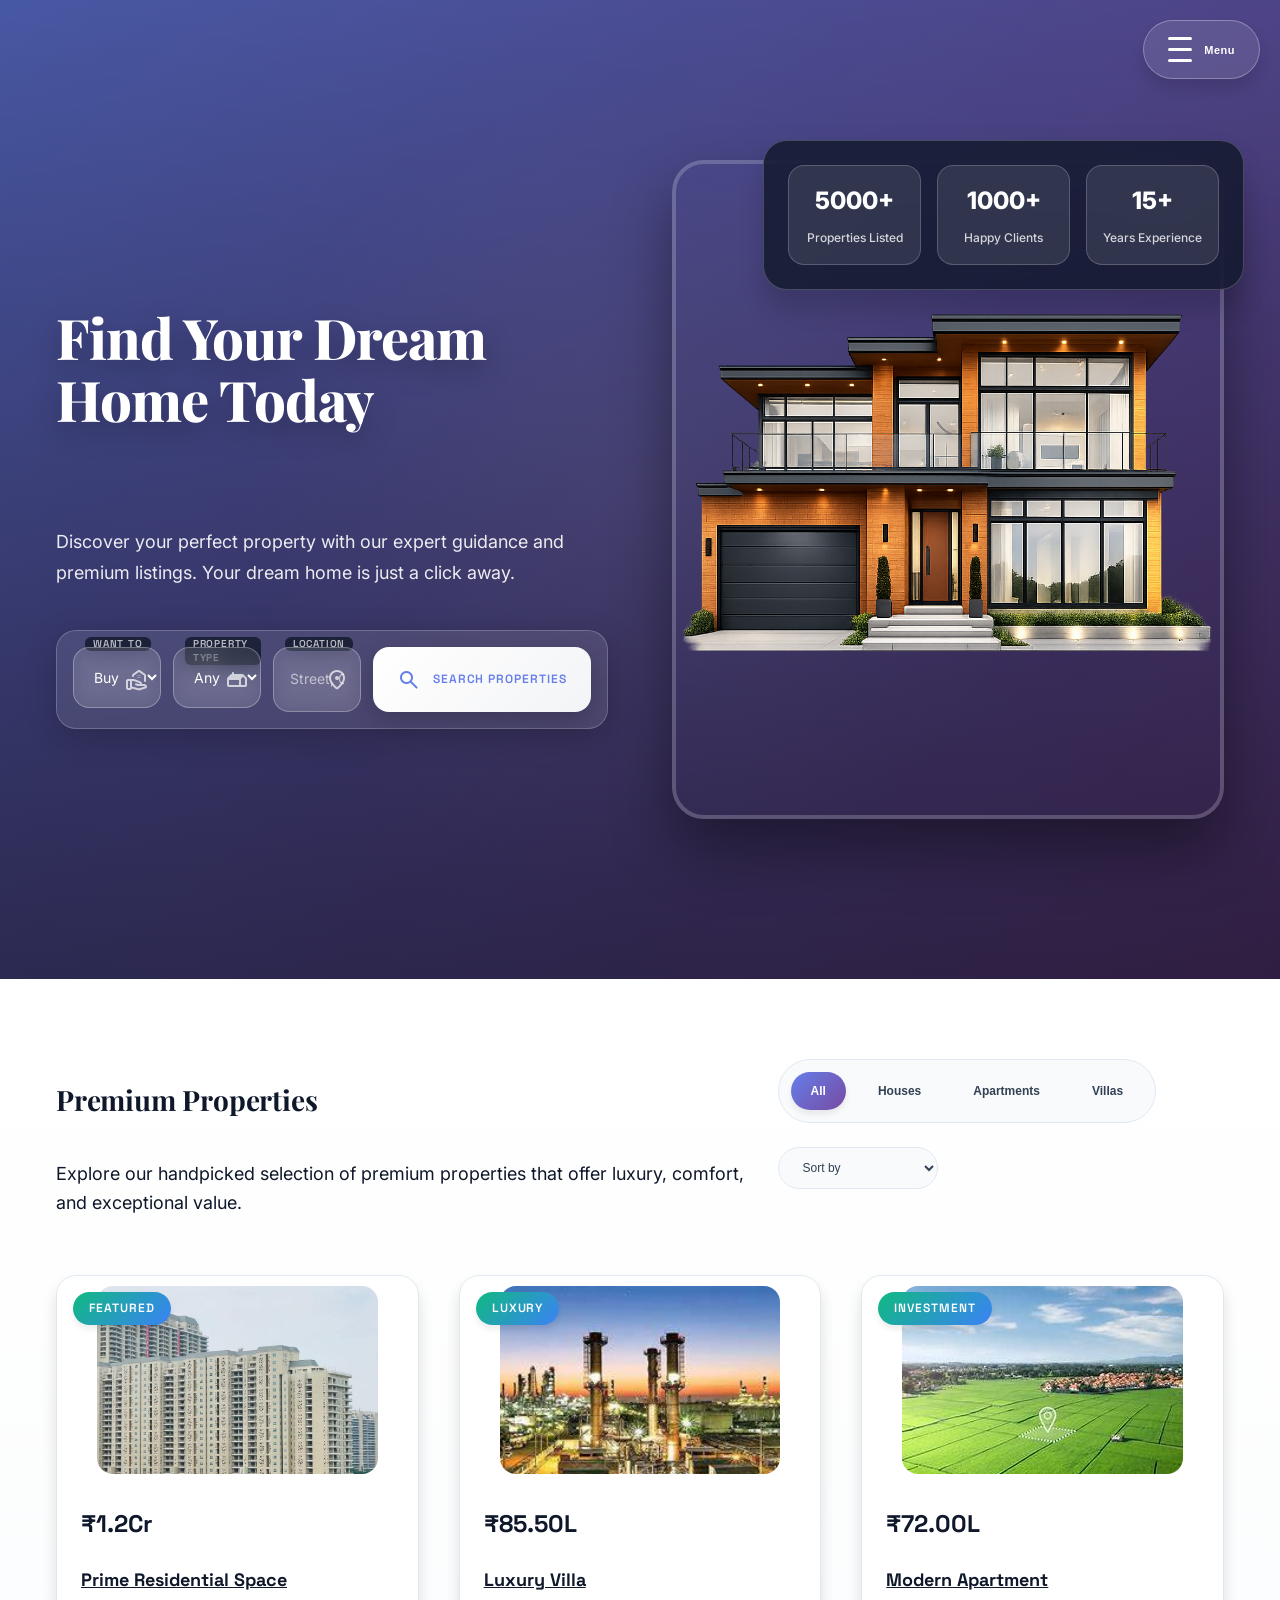
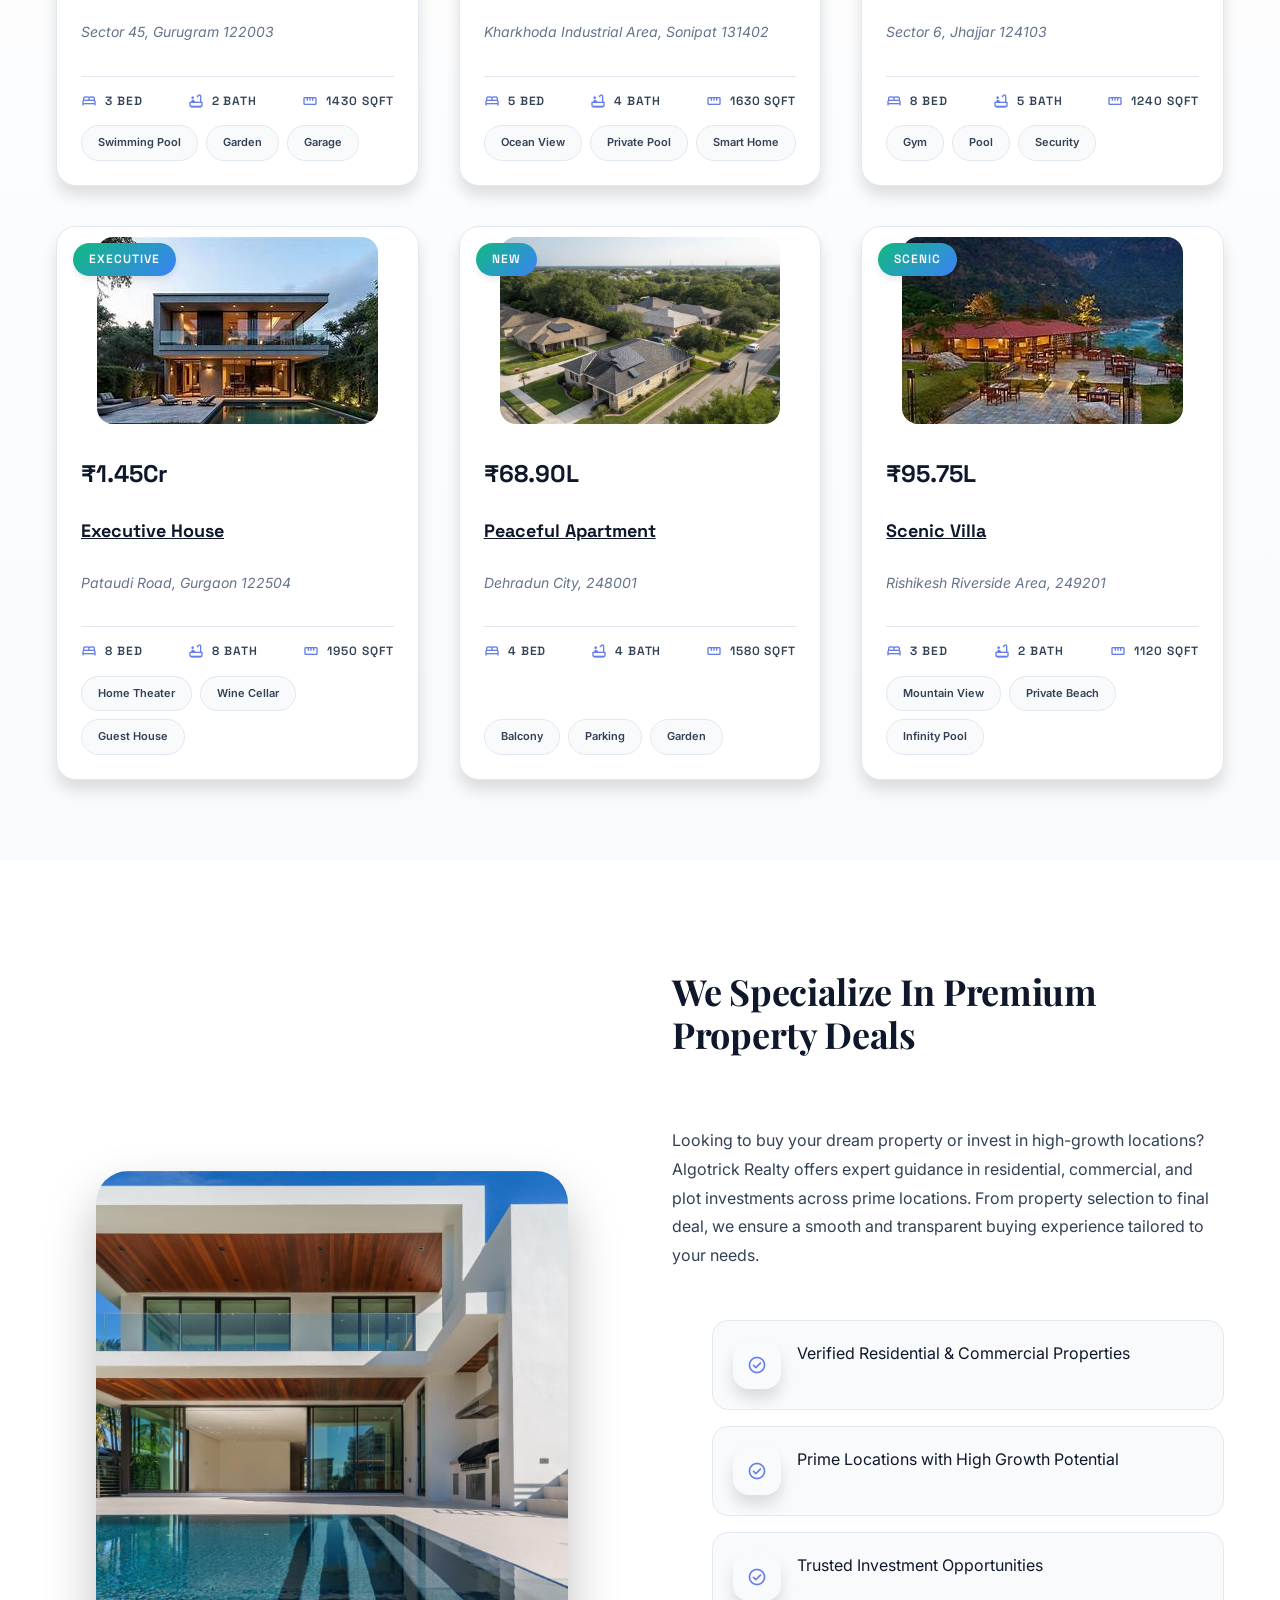
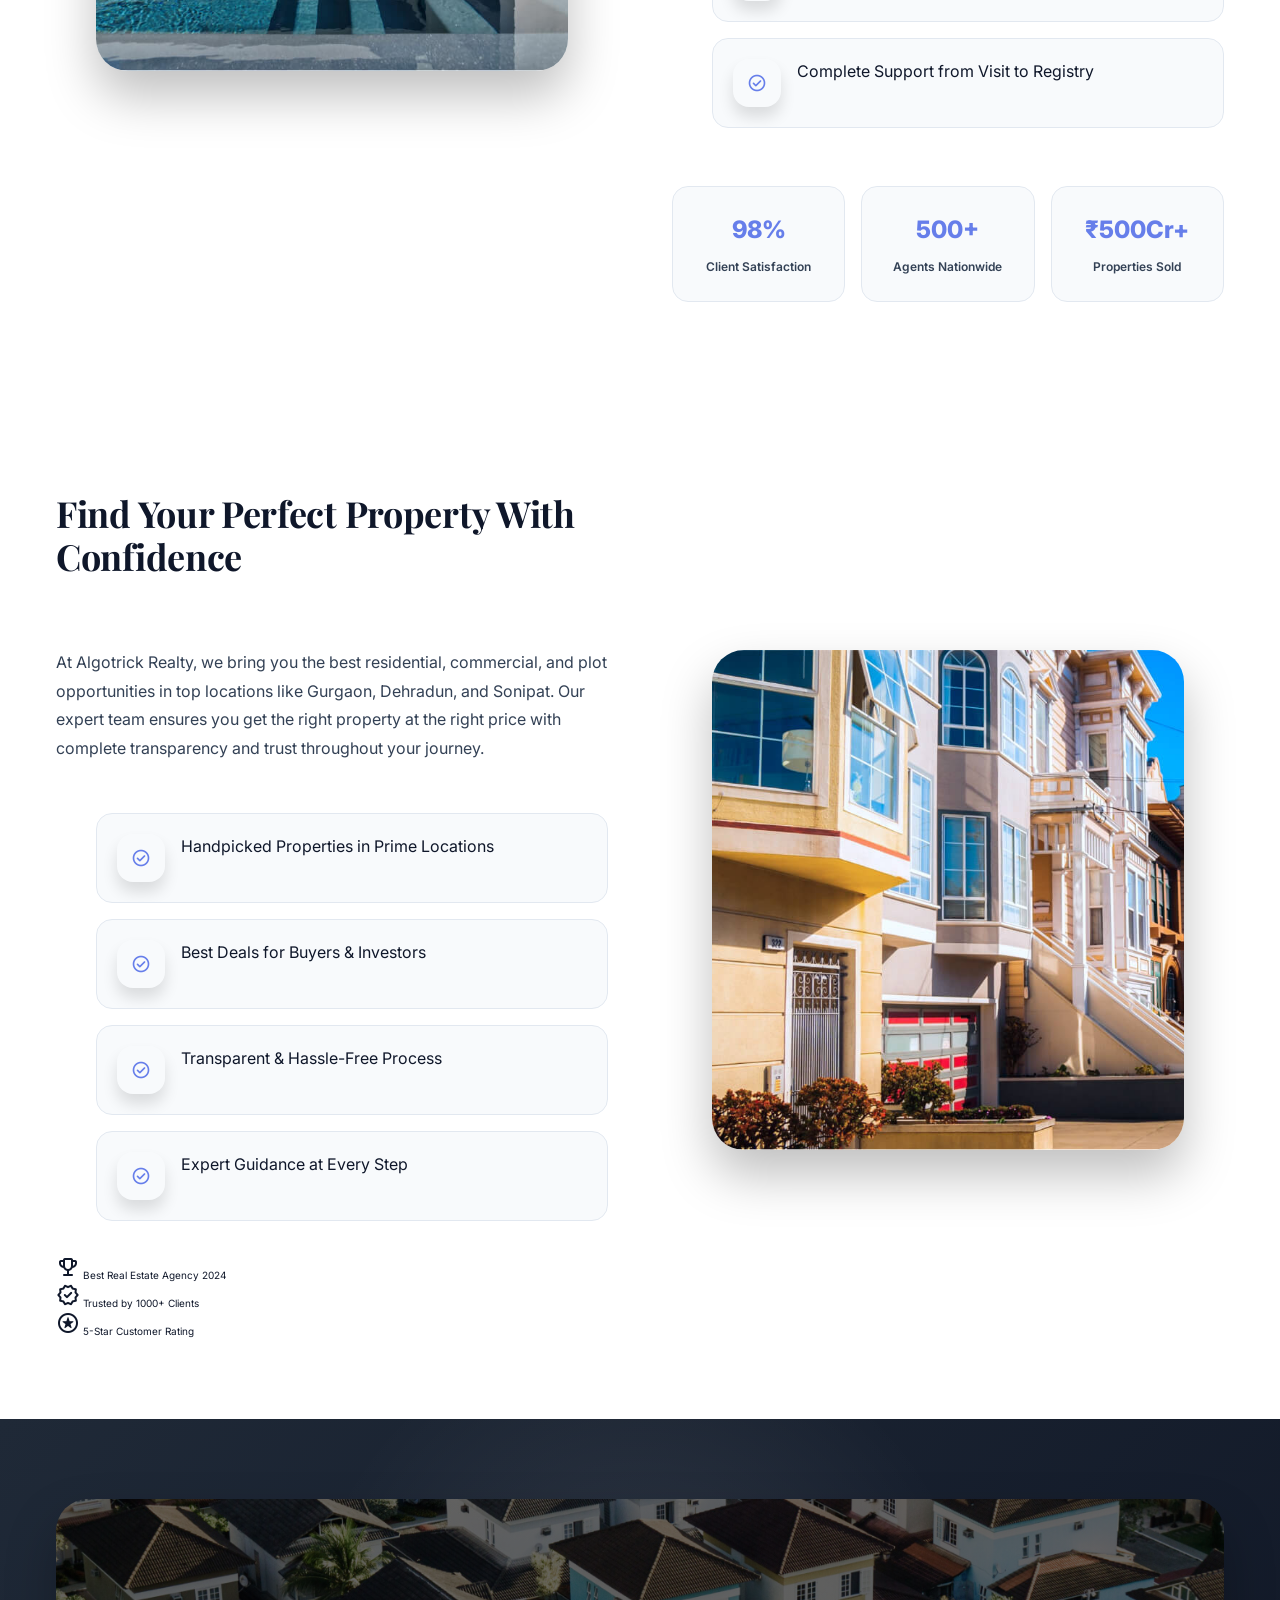
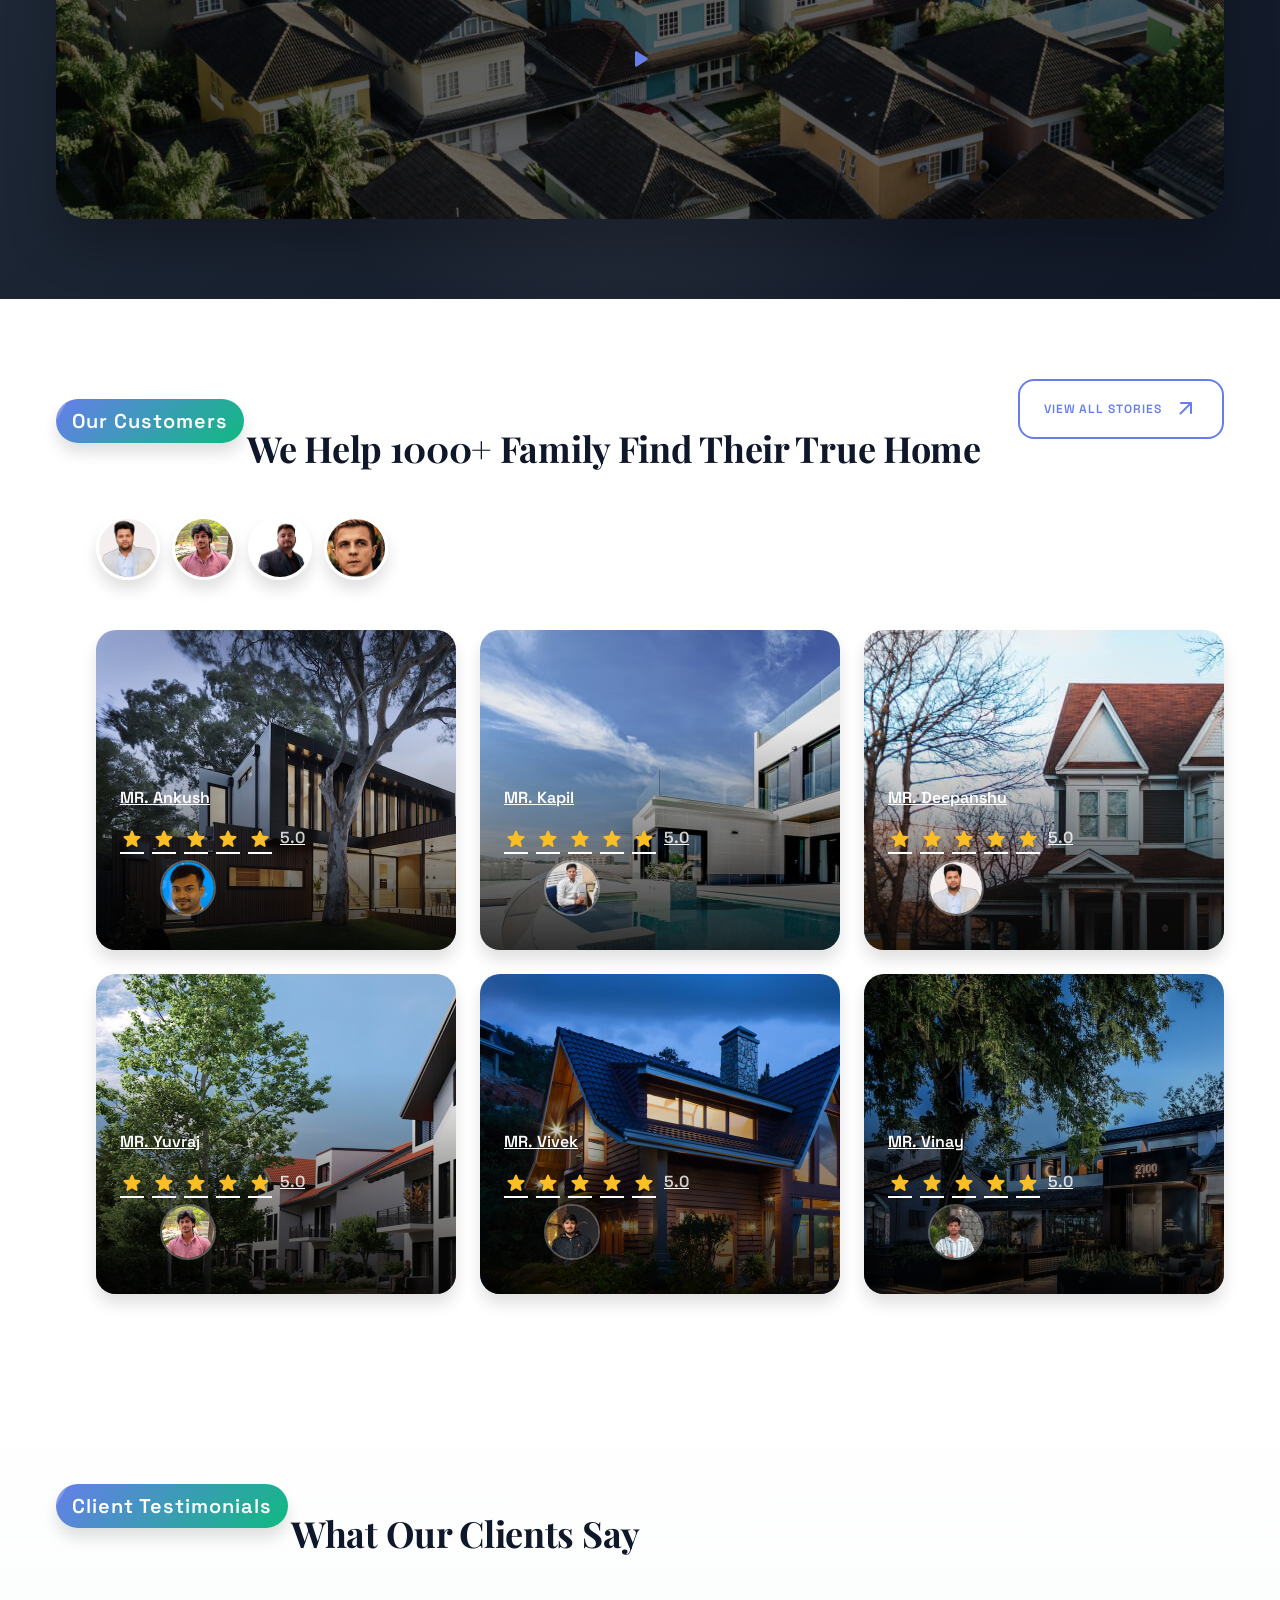
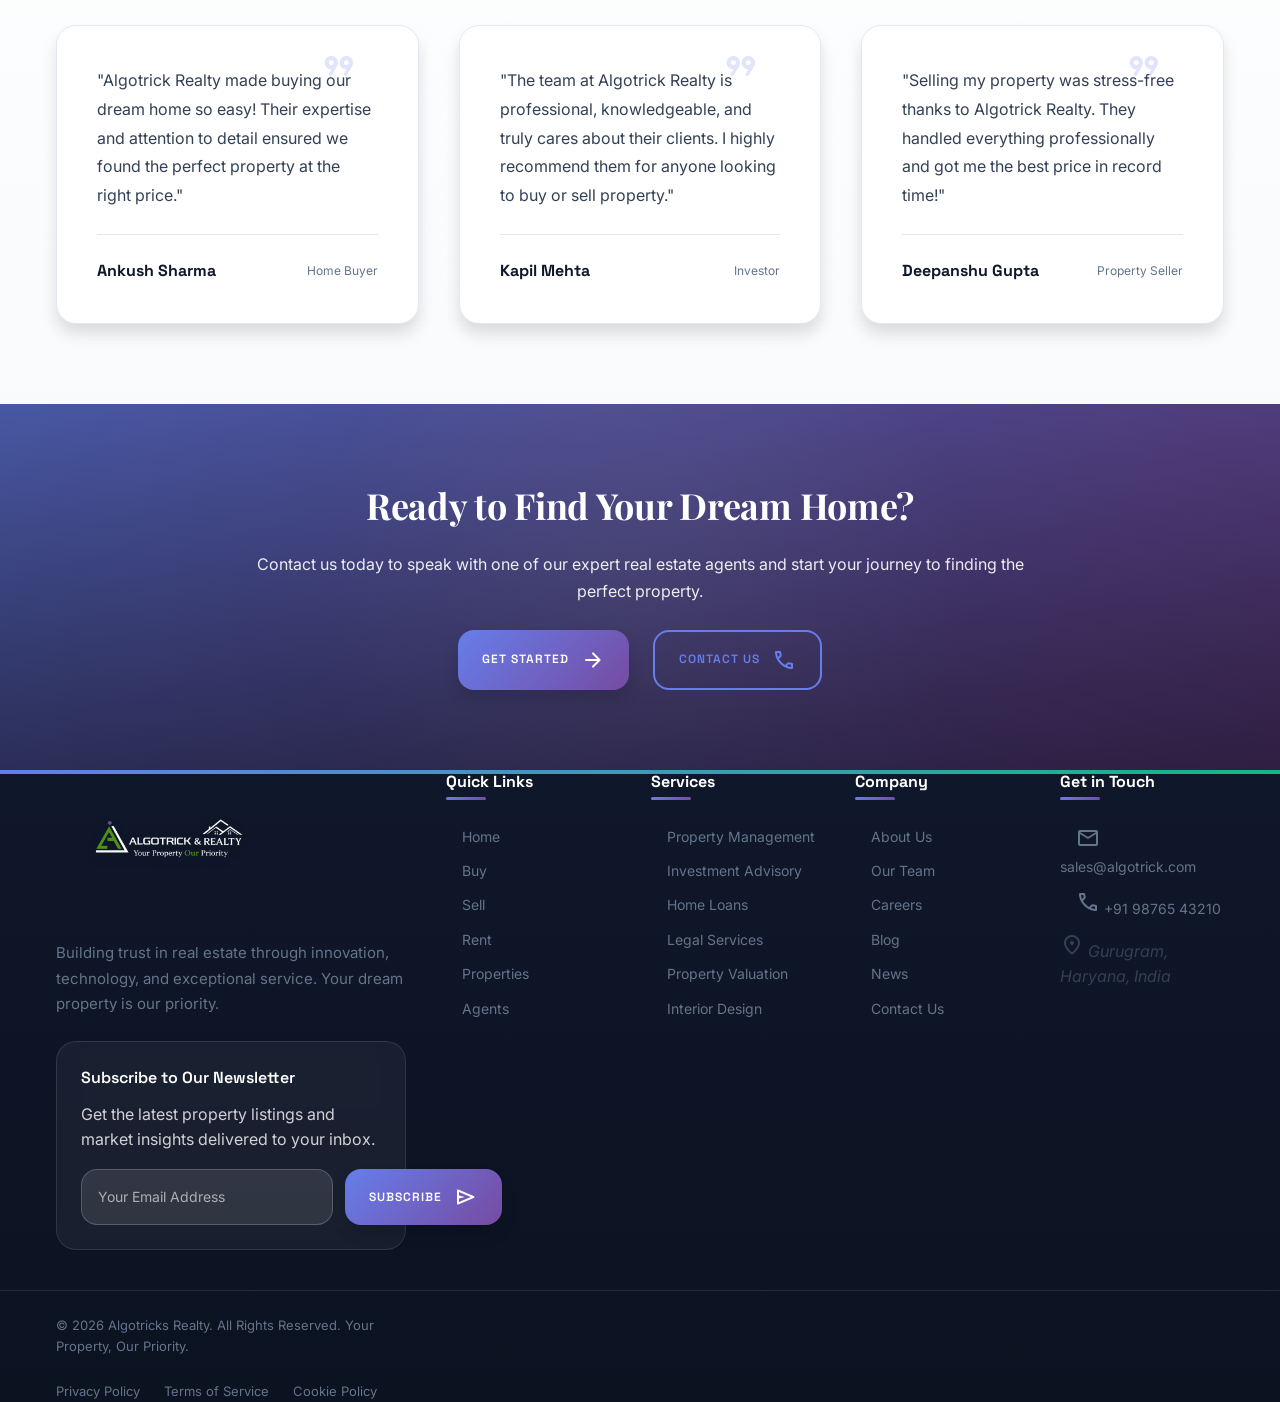
==== property/real-estate/index.html @ d965bc7a "updated all" ====
<!DOCTYPE html>
<html lang="en">
<head>
  <meta charset="UTF-8">
  <meta name="viewport" content="width=device-width, initial-scale=1.0">

  <!-- 
    - primary meta tags
  -->
  <title>Algotricks & Reality</title>
  <meta name="title" content="Wealthome">
  <meta name="description" content="This is a realestate website developed by codewithsadee">

  <!-- 
    - favicon 
  -->
  <link rel="shortcut icon" href="./favicon.svg" type="image/svg+xml">

  <!-- 
    - google font link
  -->
  <link rel="preconnect" href="https://fonts.googleapis.com">
  <link rel="preconnect" href="https://fonts.gstatic.com" crossorigin>
  <link href="https://fonts.googleapis.com/css2?family=Inter:wght@300;400;500;600;700;800&family=Playfair+Display:wght@400;500;600;700;800;900&family=Space+Grotesk:wght@300;400;500;600;700&family=JetBrains+Mono:wght@300;400;500;600&display=swap" rel="stylesheet">

  <!-- 
    - google icon link
  -->
  <link rel="stylesheet" href="https://fonts.googleapis.com/css2?family=Material+Symbols+Rounded:opsz,wght,FILL,GRAD@24,400,0..1,0" />

  <!-- 
    - AOS CSS link
  -->
  <link href="https://unpkg.com/aos@2.3.1/dist/aos.css" rel="stylesheet">

  <!-- 
    - custom css link
  -->
  <link rel="stylesheet" href="./assets/css/style.css">

  <!-- 
    - custom js link
  -->
  <script src="./assets/js/script.js" defer></script>

  <!-- 
    - preload images
  -->

</head>
<body>
  <!-- 
    - #DARK MODE TOGGLE
  -->
  <div class="theme-toggle-container">
    <button class="theme-toggle" id="themeToggle" aria-label="Toggle dark mode">
      <span class="material-symbols-rounded">dark_mode</span>
      <span class="theme-text">Dark Mode</span>
    </button>
  </div>

  <!-- 
    - #HAMBURGER MENU
  -->
  <div class="hamburger-menu-container">
    <button class="hamburger-menu-btn" id="hamburgerBtn" aria-label="Toggle navigation menu">
      <div class="hamburger-lines">
        <span class="line line-1"></span>
        <span class="line line-2"></span>
        <span class="line line-3"></span>
      </div>
      <span class="menu-text">Menu</span>
    </button>
    
    <nav class="hamburger-dropdown" id="hamburgerDropdown" aria-hidden="true">
      <ul class="hamburger-list">
        <li class="hamburger-item">
          <a href="#" class="hamburger-link">
            <span class="hamburger-icon">🏠</span>
            <span class="hamburger-label">Home</span>
          </a>
        </li>
        <li class="hamburger-item">
          <a href="buy/index.html" class="hamburger-link">
            <span class="hamburger-icon">💰</span>
            <span class="hamburger-label">Buy</span>
          </a>
        </li>
        <li class="hamburger-item">
          <a href="sell/index.html" class="hamburger-link">
            <span class="hamburger-icon">🏷️</span>
            <span class="hamburger-label">Sell</span>
          </a>
        </li>
        <li class="hamburger-item">
          <a href="contact/index.html" class="hamburger-link">
            <span class="hamburger-icon">📞</span>
            <span class="hamburger-label">Contact Us</span>
          </a>
        </li>
        <li class="hamburger-item">
          <a href="Gallery/index.html" class="hamburger-link">
            <span class="hamburger-icon">🖼️</span>
            <span class="hamburger-label">Gallery</span>
          </a>
        </li>
        <li class="hamburger-item">
          <a href="contact/index.html" class="hamburger-link">
            <span class="hamburger-icon">📞</span>
            <span class="hamburger-label">About</span>
          </a>
        </li>
      </ul>
    </nav>
  </div>


  <main>
    <article>

      <!-- 
        - #HERO section
      -->

      <section class="hero" data-aos="fade-up" data-aos-duration="800">
        <div class="container">

          <div class="hero-content">

            <h1 class="headline-large hero-title" data-aos="fade-up" data-aos-delay="200">
              Find Your Dream Home Today
            </h1>

            <p class="body-large hero-text" data-aos="fade-up" data-aos-delay="300">
              Discover your perfect property with our expert guidance and premium listings. Your dream home is just a click away.
            </p>

            <form action="./" method="get" class="search-bar" data-aos="fade-up" data-aos-delay="400">

              <label class="search-item">
                <span class="label-medium label">Want to</span>

                <select name="want-to" class="search-item-field body-medium">
                  <option value="buy" selected>Buy</option>
                  <option value="sell">Sell</option>
                  <option value="rent">Rent</option>
                </select>

                <span class="material-symbols-rounded" aria-hidden="true">real_estate_agent</span>
              </label>

              <label class="search-item">
                <span class="label-medium label">Property type</span>

                <select name="property-type" class="search-item-field body-medium">
                  <option value="any" selected>Any</option>
                  <option value="houses">Houses</option>
                  <option value="apartments">Apartments</option>
                  <option value="villa">Villa</option>
                  <option value="townhome">Townhome</option>
                  <option value="bungalow">Bungalow</option>
                  <option value="loft">Loft</option>
                </select>

                <span class="material-symbols-rounded" aria-hidden="true">gite</span>
              </label>

              <label class="search-item">
                <span class="label-medium label">Location</span>

                <input type="text" name="location" placeholder="Street, City, Zip..." class="search-item-field body-medium">

                <span class="material-symbols-rounded" aria-hidden="true">location_on</span>
              </label>

              <button type="submit" class="search-btn">
                <span class="material-symbols-rounded" aria-hidden="true">search</span>
                <span class="label-medium">Search Properties</span>
              </button>

            </form>

          </div>

          <div class="hero-banner-container">
            <img src="assets/images/Luxury modern 2 .png" width="816" height="659" alt="Luxury Home" class="hero-banner" data-aos="fade-left" data-aos-delay="500">
            <div class="hero-overlay">
              <div class="hero-stats">
                <div class="stat-item" data-aos="fade-up" data-aos-delay="600">
                  <span class="stat-number">5000+</span>
                  <span class="stat-label">Properties Listed</span>
                </div>
                <div class="stat-item" data-aos="fade-up" data-aos-delay="700">
                  <span class="stat-number">1000+</span>
                  <span class="stat-label">Happy Clients</span>
                </div>
                <div class="stat-item" data-aos="fade-up" data-aos-delay="800">
                  <span class="stat-number">15+</span>
                  <span class="stat-label">Years Experience</span>
                </div>
              </div>
            </div>
          </div>

        </div>
      </section>

      <!-- 
        - #PROPERTY SECTION
      -->

      <section class="section property" aria-labelledby="property-label">
        <div class="container">

          <div class="title-wrapper" data-aos="fade-right">

            <div>
              <h2 class="section-title headline-small" data-aos="fade-right" data-aos-delay="100">Premium Properties</h2>
              <p class="section-text body-large" data-aos="fade-right" data-aos-delay="200">
                Explore our handpicked selection of premium properties that offer luxury, comfort, and exceptional value.
              </p>
            </div>

            <div class="property-actions">
              <div class="filter-controls">
                <button class="filter-btn active" data-filter="all">All</button>
                <button class="filter-btn" data-filter="house">Houses</button>
                <button class="filter-btn" data-filter="apartment">Apartments</button>
                <button class="filter-btn" data-filter="villa">Villas</button>
              </div>
              <select class="sort-select" data-sort-select>
                <option value="default">Sort by</option>
                <option value="price-low">Price: Low to High</option>
                <option value="price-high">Price: High to Low</option>
                <option value="bedrooms">Bedrooms</option>
                <option value="bathrooms">Bathrooms</option>
                <option value="area">Area</option>
              </select>
            </div>

          </div>

          <div class="property-list" data-property-list>

            <div class="card" data-aos="fade-up" data-aos-delay="100" data-type="house" data-price="12000000" data-bedrooms="3" data-bathrooms="2" data-area="1430" data-property-id="prop-1">
              <div class="card-banner">
                <figure class="img-holder" style="--width: 585; --height: 390;">
                  <img src="assets/images/sector 45.jpg" width="585" height="390" alt="Prime Residential Space" class="img-cover">
                </figure>
                <span class="badge label-medium">Featured</span>
                <button class="icon-btn fav-btn" aria-label="add to favorite" data-toggle-btn>
                  <span class="material-symbols-rounded" aria-hidden="true">favorite_border</span>
                </button>
              </div>
              <div class="card-content">
                <span class="title-large">₹1.2Cr</span>
                <h3>
                  <a href="#" class="title-small card-title">Prime Residential Space</a>
                </h3>
                <address class="body-medium card-text">
                  Sector 45, Gurugram 122003
                </address>
                <div class="card-meta-list">
                  <div class="meta-item">
                    <span class="material-symbols-rounded meta-icon" aria-hidden="true">bed</span>
                    <span class="meta-text label-medium">3 Bed</span>
                  </div>
                  <div class="meta-item">
                    <span class="material-symbols-rounded meta-icon" aria-hidden="true">bathtub</span>
                    <span class="meta-text label-medium">2 Bath</span>
                  </div>
                  <div class="meta-item">
                    <span class="material-symbols-rounded meta-icon" aria-hidden="true">straighten</span>
                    <span class="meta-text label-medium">1430 sqft</span>
                  </div>
                </div>
                <div class="card-features">
                  <span class="feature-tag">Swimming Pool</span>
                  <span class="feature-tag">Garden</span>
                  <span class="feature-tag">Garage</span>
                </div>
              </div>
            </div>

            <div class="card" data-aos="fade-up" data-aos-delay="200" data-type="villa" data-price="85500000" data-bedrooms="5" data-bathrooms="4" data-area="1630" data-property-id="prop-2">
              <div class="card-banner">
                <figure class="img-holder" style="--width: 585; --height: 390;">
                  <img src="assets/images/Modern Commercial Space, Kharkhoda Industrial Area, Sonipat 131402.jpg" width="585" height="390" alt="Luxury Villa" class="img-cover">
                </figure>
                <span class="badge label-medium">Luxury</span>
                <button class="icon-btn fav-btn" aria-label="add to favorite" data-toggle-btn>
                  <span class="material-symbols-rounded" aria-hidden="true">favorite_border</span>
                </button>
              </div>
              <div class="card-content">
                <span class="title-large">₹85.50L</span>
                <h3>
                  <a href="#" class="title-small card-title">Luxury Villa</a>
                </h3>
                <address class="body-medium card-text">
                  Kharkhoda Industrial Area, Sonipat 131402
                </address>
                <div class="card-meta-list">
                  <div class="meta-item">
                    <span class="material-symbols-rounded meta-icon" aria-hidden="true">bed</span>
                    <span class="meta-text label-medium">5 Bed</span>
                  </div>
                  <div class="meta-item">
                    <span class="material-symbols-rounded meta-icon" aria-hidden="true">bathtub</span>
                    <span class="meta-text label-medium">4 Bath</span>
                  </div>
                  <div class="meta-item">
                    <span class="material-symbols-rounded meta-icon" aria-hidden="true">straighten</span>
                    <span class="meta-text label-medium">1630 sqft</span>
                  </div>
                </div>
                <div class="card-features">
                  <span class="feature-tag">Ocean View</span>
                  <span class="feature-tag">Private Pool</span>
                  <span class="feature-tag">Smart Home</span>
                </div>
              </div>
            </div>

            <div class="card" data-aos="fade-up" data-aos-delay="300" data-type="apartment" data-price="72000000" data-bedrooms="8" data-bathrooms="5" data-area="1240" data-property-id="prop-3">
              <div class="card-banner">
                <figure class="img-holder" style="--width: 585; --height: 390;">
                  <img src="assets/images/Investment Ready Plot, Sector 6, Jhajjar 124103.jpg" width="585" height="390" alt="Modern Apartment" class="img-cover">
                </figure>
                <span class="badge label-medium">Investment</span>
                <button class="icon-btn fav-btn" aria-label="add to favorite" data-toggle-btn>
                  <span class="material-symbols-rounded" aria-hidden="true">favorite_border</span>
                </button>
              </div>
              <div class="card-content">
                <span class="title-large">₹72.00L</span>
                <h3>
                  <a href="#" class="title-small card-title">Modern Apartment</a>
                </h3>
                <address class="body-medium card-text">
                  Sector 6, Jhajjar 124103
                </address>
                <div class="card-meta-list">
                  <div class="meta-item">
                    <span class="material-symbols-rounded meta-icon" aria-hidden="true">bed</span>
                    <span class="meta-text label-medium">8 Bed</span>
                  </div>
                  <div class="meta-item">
                    <span class="material-symbols-rounded meta-icon" aria-hidden="true">bathtub</span>
                    <span class="meta-text label-medium">5 Bath</span>
                  </div>
                  <div class="meta-item">
                    <span class="material-symbols-rounded meta-icon" aria-hidden="true">straighten</span>
                    <span class="meta-text label-medium">1240 sqft</span>
                  </div>
                </div>
                <div class="card-features">
                  <span class="feature-tag">Gym</span>
                  <span class="feature-tag">Pool</span>
                  <span class="feature-tag">Security</span>
                </div>
              </div>
            </div>

            <div class="card" data-aos="fade-up" data-aos-delay="400" data-type="house" data-price="145000000" data-bedrooms="8" data-bathrooms="8" data-area="1950" data-property-id="prop-4">
              <div class="card-banner">
                <figure class="img-holder" style="--width: 585; --height: 390;">
                  <img src="assets/images/Luxury Villa Property, Pataudi Road, Gurgaon 122504.jpg" width="585" height="390" alt="Executive House" class="img-cover">
                </figure>
                <span class="badge label-medium">Executive</span>
                <button class="icon-btn fav-btn" aria-label="add to favorite" data-toggle-btn>
                  <span class="material-symbols-rounded" aria-hidden="true">favorite_border</span>
                </button>
              </div>
              <div class="card-content">
                <span class="title-large">₹1.45Cr</span>
                <h3>
                  <a href="#" class="title-small card-title">Executive House</a>
                </h3>
                <address class="body-medium card-text">
                  Pataudi Road, Gurgaon 122504
                </address>
                <div class="card-meta-list">
                  <div class="meta-item">
                    <span class="material-symbols-rounded meta-icon" aria-hidden="true">bed</span>
                    <span class="meta-text label-medium">8 Bed</span>
                  </div>
                  <div class="meta-item">
                    <span class="material-symbols-rounded meta-icon" aria-hidden="true">bathtub</span>
                    <span class="meta-text label-medium">8 Bath</span>
                  </div>
                  <div class="meta-item">
                    <span class="material-symbols-rounded meta-icon" aria-hidden="true">straighten</span>
                    <span class="meta-text label-medium">1950 sqft</span>
                  </div>
                </div>
                <div class="card-features">
                  <span class="feature-tag">Home Theater</span>
                  <span class="feature-tag">Wine Cellar</span>
                  <span class="feature-tag">Guest House</span>
                </div>
              </div>
            </div>

            <div class="card" data-aos="fade-up" data-aos-delay="500" data-type="apartment" data-price="68900000" data-bedrooms="4" data-bathrooms="4" data-area="1580" data-property-id="prop-5">
              <div class="card-banner">
                <figure class="img-holder" style="--width: 585; --height: 390;">
                  <img src="assets/images/Peaceful Residential Home, Dehradun City, 248001.webp" width="585" height="390" alt="Peaceful Apartment" class="img-cover">
                </figure>
                <span class="badge label-medium">New</span>
                <button class="icon-btn fav-btn" aria-label="add to favorite" data-toggle-btn>
                  <span class="material-symbols-rounded" aria-hidden="true">favorite_border</span>
                </button>
              </div>
              <div class="card-content">
                <span class="title-large">₹68.90L</span>
                <h3>
                  <a href="#" class="title-small card-title">Peaceful Apartment</a>
                </h3>
                <address class="body-medium card-text">
                  Dehradun City, 248001
                </address>
                <div class="card-meta-list">
                  <div class="meta-item">
                    <span class="material-symbols-rounded meta-icon" aria-hidden="true">bed</span>
                    <span class="meta-text label-medium">4 Bed</span>
                  </div>
                  <div class="meta-item">
                    <span class="material-symbols-rounded meta-icon" aria-hidden="true">bathtub</span>
                    <span class="meta-text label-medium">4 Bath</span>
                  </div>
                  <div class="meta-item">
                    <span class="material-symbols-rounded meta-icon" aria-hidden="true">straighten</span>
                    <span class="meta-text label-medium">1580 sqft</span>
                  </div>
                </div>
                <div class="card-features">
                  <span class="feature-tag">Balcony</span>
                  <span class="feature-tag">Parking</span>
                  <span class="feature-tag">Garden</span>
                </div>
              </div>
            </div>

            <div class="card" data-aos="fade-up" data-aos-delay="600" data-type="villa" data-price="95750000" data-bedrooms="3" data-bathrooms="2" data-area="1120" data-property-id="prop-6">
              <div class="card-banner">
                <figure class="img-holder" style="--width: 585; --height: 390;">
                  <img src="assets/images/Scenic Plot for Living, Rishikesh Riverside Area, 249201.jpg" width="585" height="390" alt="Scenic Villa" class="img-cover">
                </figure>
                <span class="badge label-medium">Scenic</span>
                <button class="icon-btn fav-btn" aria-label="add to favorite" data-toggle-btn>
                  <span class="material-symbols-rounded" aria-hidden="true">favorite_border</span>
                </button>
              </div>
              <div class="card-content">
                <span class="title-large">₹95.75L</span>
                <h3>
                  <a href="#" class="title-small card-title">Scenic Villa</a>
                </h3>
                <address class="body-medium card-text">
                  Rishikesh Riverside Area, 249201
                </address>
                <div class="card-meta-list">
                  <div class="meta-item">
                    <span class="material-symbols-rounded meta-icon" aria-hidden="true">bed</span>
                    <span class="meta-text label-medium">3 Bed</span>
                  </div>
                  <div class="meta-item">
                    <span class="material-symbols-rounded meta-icon" aria-hidden="true">bathtub</span>
                    <span class="meta-text label-medium">2 Bath</span>
                  </div>
                  <div class="meta-item">
                    <span class="material-symbols-rounded meta-icon" aria-hidden="true">straighten</span>
                    <span class="meta-text label-medium">1120 sqft</span>
                  </div>
                </div>
                <div class="card-features">
                  <span class="feature-tag">Mountain View</span>
                  <span class="feature-tag">Private Beach</span>
                  <span class="feature-tag">Infinity Pool</span>
                </div>
              </div>
            </div>

          </div>

        </div>
      </section>

      <!-- 
        - #FEATURE
      -->

      <section class="section feature" aria-labelledby="feature-label" data-aos="fade-left">
        <div class="container">

          <figure class="feature-banner" data-aos="zoom-in">
            <img src="./assets/images/feature-banner-1.jpg" width="1020" height="690" loading="lazy" alt="feature banner" class="img-cover">
          </figure>

          <div class="feature-content">

            <h2 class="headline-medium" id="feature-label" data-aos="fade-up">
              We Specialize In Premium Property Deals
            </h2>

            <p class="body-large feature-text" data-aos="fade-up" data-aos-delay="100">
              Looking to buy your dream property or invest in high-growth locations? Algotrick Realty offers expert guidance in residential, commercial, and plot investments across prime locations. From property selection to final deal, we ensure a smooth and transparent buying experience tailored to your needs.
            </p>

            <ul class="feature-list">

              <li class="feautre-item" data-aos="fade-right" data-aos-delay="200">
                <span class="material-symbols-rounded feature-icon" aria-hidden="true">check_circle</span>
                <span class="body-medium">Verified Residential & Commercial Properties</span>
              </li>

              <li class="feautre-item" data-aos="fade-right" data-aos-delay="250">
                <span class="material-symbols-rounded feature-icon" aria-hidden="true">check_circle</span>
                <span class="body-medium">Prime Locations with High Growth Potential</span>
              </li>

              <li class="feautre-item" data-aos="fade-right" data-aos-delay="300">
                <span class="material-symbols-rounded feature-icon" aria-hidden="true">check_circle</span>
                <span class="body-medium">Trusted Investment Opportunities</span>
              </li>

              <li class="feautre-item" data-aos="fade-right" data-aos-delay="350">
                <span class="material-symbols-rounded feature-icon" aria-hidden="true">check_circle</span>
                <span class="body-medium">Complete Support from Visit to Registry</span>
              </li>

            </ul>

            <div class="feature-stats" data-aos="fade-up" data-aos-delay="400">
              <div class="stat-box">
                <span class="stat-number">98%</span>
                <span class="stat-label">Client Satisfaction</span>
              </div>
              <div class="stat-box">
                <span class="stat-number">500+</span>
                <span class="stat-label">Agents Nationwide</span>
              </div>
              <div class="stat-box">
                <span class="stat-number">₹500Cr+</span>
                <span class="stat-label">Properties Sold</span>
              </div>
            </div>

          </div>

        </div>
      </section>

      <section class="section feature feature-2" aria-labelledby="feature-label-2" data-aos="fade-right">
        <div class="container">

          <figure class="feature-banner" data-aos="zoom-in" data-aos-delay="100">
            <img src="./assets/images/feature-banner-2.jpg" width="1020" height="690" loading="lazy" alt="feature banner" class="img-cover">
          </figure>

          <div class="feature-content">

            <h2 class="headline-medium" id="feature-label-2" data-aos="fade-up">
              Find Your Perfect Property With Confidence
            </h2>

            <p class="body-large feature-text" data-aos="fade-up" data-aos-delay="150">
              At Algotrick Realty, we bring you the best residential, commercial, and plot opportunities in top locations like Gurgaon, Dehradun, and Sonipat. Our expert team ensures you get the right property at the right price with complete transparency and trust throughout your journey.
            </p>

            <ul class="feature-list">

              <li class="feautre-item" data-aos="fade-left" data-aos-delay="200">
                <span class="material-symbols-rounded feature-icon" aria-hidden="true">check_circle</span>
                <span class="body-medium">Handpicked Properties in Prime Locations</span>
              </li>

              <li class="feautre-item" data-aos="fade-left" data-aos-delay="250">
                <span class="material-symbols-rounded feature-icon" aria-hidden="true">check_circle</span>
                <span class="body-medium">Best Deals for Buyers & Investors</span>
              </li>

              <li class="feautre-item" data-aos="fade-left" data-aos-delay="300">
                <span class="material-symbols-rounded feature-icon" aria-hidden="true">check_circle</span>
                <span class="body-medium">Transparent & Hassle-Free Process</span>
              </li>

              <li class="feautre-item" data-aos="fade-left" data-aos-delay="350">
                <span class="material-symbols-rounded feature-icon" aria-hidden="true">check_circle</span>
                <span class="body-medium">Expert Guidance at Every Step</span>
              </li>

            </ul>

            <div class="feature-awards" data-aos="fade-up" data-aos-delay="400">
              <div class="award-item">
                <span class="material-symbols-rounded award-icon">trophy</span>
                <span class="award-text">Best Real Estate Agency 2024</span>
              </div>
              <div class="award-item">
                <span class="material-symbols-rounded award-icon">verified</span>
                <span class="award-text">Trusted by 1000+ Clients</span>
              </div>
              <div class="award-item">
                <span class="material-symbols-rounded award-icon">stars</span>
                <span class="award-text">5-Star Customer Rating</span>
              </div>
            </div>

          </div>

        </div>
      </section>

      <!-- 
        - #VIDEO
      -->

      <section class="section video" data-aos="zoom-in" data-aos-duration="600">
        <div class="container">

          <div class="video-card">
            <button class="play-btn" aria-label="play video">
              <span class="material-symbols-rounded" aria-hidden="true">play_arrow</span>
            </button>
          </div>

        </div>
      </section>

      <!-- 
        - #STORY
      -->

      <section class="section story">
        <div class="container">

          <div class="title-wrapper" data-aos="fade-down">

            <div>
              <p class="section-subtitle title-medium" data-aos="fade-right">Our Customers</p>

              <h2 class="section-title headline-medium" data-aos="fade-right" data-aos-delay="100">We Help 1000+ Family Find Their True Home</h2>

              <ul class="avatar-list" data-aos="fade-right" data-aos-delay="200">

                <li class="avatar">
                  <img src="assets/images/deepanshu.jpeg" width="120" height="80" loading="lazy" alt="Deepanshu" class="img-cover">
                </li>

                <li class="avatar">
                  <img src="assets/images/yuvraj.png" width="120" height="80" loading="lazy" alt="Yuvraj" class="img-cover">
                </li>

                <li class="avatar">
                  <img src="assets/images/amit.png" width="120" height="80" loading="lazy" alt="Amit" class="img-cover">
                </li>

                <li class="avatar">
                  <img src="./assets/images/avatar-4.jpg" width="120" height="80" loading="lazy" alt="Customer" class="img-cover">

                  <div class="overlay-content">
                    <span class="label-medium">99+</span>
                  </div>
                </li>

              </ul>
            </div>

            <a href="#" class="btn btn-outline" data-aos="fade-left" data-aos-delay="300">
              <span class="label-medium">View All Stories</span>
              <span class="material-symbols-rounded" aria-hidden="true">arrow_outward</span>
            </a>

          </div>

          <ul class="story-list">

            <li class="story-card" style="background-image: url('./assets/images/story-1.jpg')" data-aos="fade-up" data-aos-delay="100">
              <a href="#" class="overlay-content">

                <div>
                  <h3 class="title-small">MR. Ankush</h3>

                  <div class="rating-wrapper">
                    <span class="material-symbols-rounded" aria-hidden="true">star</span>
                    <span class="material-symbols-rounded" aria-hidden="true">star</span>
                    <span class="material-symbols-rounded" aria-hidden="true">star</span>
                    <span class="material-symbols-rounded" aria-hidden="true">star</span>
                    <span class="material-symbols-rounded" aria-hidden="true">star</span>

                    <data class="title-small rating-text" value="5">5.0</data>
                  </div>
                </div>

                <figure class="card-avatar">
                  <img src="assets/images/ankush.jpeg" width="56" height="56" loading="lazy" alt="Ankush" class="img-cover">
                </figure>

              </a>
            </li>

            <li class="story-card" style="background-image: url('./assets/images/story-2.jpg')" data-aos="fade-up" data-aos-delay="200">
              <a href="#" class="overlay-content">

                <div>
                  <h3 class="title-small">MR. Kapil</h3>

                  <div class="rating-wrapper">
                    <span class="material-symbols-rounded" aria-hidden="true">star</span>
                    <span class="material-symbols-rounded" aria-hidden="true">star</span>
                    <span class="material-symbols-rounded" aria-hidden="true">star</span>
                    <span class="material-symbols-rounded" aria-hidden="true">star</span>
                    <span class="material-symbols-rounded" aria-hidden="true">star</span>

                    <data class="title-small rating-text" value="5">5.0</data>
                  </div>
                </div>

                <figure class="card-avatar">
                  <img src="assets/images/kapil.jpeg" width="56" height="56" loading="lazy" alt="Kapil" class="img-cover">
                </figure>

              </a>
            </li>

            <li class="story-card" style="background-image: url('./assets/images/story-3.jpg')" data-aos="fade-up" data-aos-delay="300">
              <a href="#" class="overlay-content">

                <div>
                  <h3 class="title-small">MR. Deepanshu</h3>

                  <div class="rating-wrapper">
                    <span class="material-symbols-rounded" aria-hidden="true">star</span>
                    <span class="material-symbols-rounded" aria-hidden="true">star</span>
                    <span class="material-symbols-rounded" aria-hidden="true">star</span>
                    <span class="material-symbols-rounded" aria-hidden="true">star</span>
                    <span class="material-symbols-rounded" aria-hidden="true">star</span>

                    <data class="title-small rating-text" value="5">5.0</data>
                  </div>
                </div>

                <figure class="card-avatar">
                  <img src="assets/images/deepanshu.jpeg" width="56" height="56" loading="lazy" alt="Deepanshu" class="img-cover">
                </figure>

              </a>
            </li>

            <li class="story-card" style="background-image: url('./assets/images/story-4.jpg')" data-aos="fade-up" data-aos-delay="400">
              <a href="#" class="overlay-content">

                <div>
                  <h3 class="title-small">MR. Yuvraj</h3>

                  <div class="rating-wrapper">
                    <span class="material-symbols-rounded" aria-hidden="true">star</span>
                    <span class="material-symbols-rounded" aria-hidden="true">star</span>
                    <span class="material-symbols-rounded" aria-hidden="true">star</span>
                    <span class="material-symbols-rounded" aria-hidden="true">star</span>
                    <span class="material-symbols-rounded" aria-hidden="true">star</span>

                    <data class="title-small rating-text" value="5">5.0</data>
                  </div>
                </div>

                <figure class="card-avatar">
                  <img src="assets/images/yuvraj.png" width="56" height="56" loading="lazy" alt="Yuvraj" class="img-cover">
                </figure>

              </a>
            </li>

            <li class="story-card" style="background-image: url('./assets/images/story-5.jpg')" data-aos="fade-up" data-aos-delay="500">
              <a href="#" class="overlay-content">

                <div>
                  <h3 class="title-small">MR. Vivek</h3>

                  <div class="rating-wrapper">
                    <span class="material-symbols-rounded" aria-hidden="true">star</span>
                    <span class="material-symbols-rounded" aria-hidden="true">star</span>
                    <span class="material-symbols-rounded" aria-hidden="true">star</span>
                    <span class="material-symbols-rounded" aria-hidden="true">star</span>
                    <span class="material-symbols-rounded" aria-hidden="true">star</span>

                    <data class="title-small rating-text" value="5">5.0</data>
                  </div>
                </div>

                <figure class="card-avatar">
                  <img src="assets/images/vivek.jpeg" width="56" height="56" loading="lazy" alt="Vivek" class="img-cover">
                </figure>

              </a>
            </li>

            <li class="story-card" style="background-image: url('./assets/images/story-6.jpg')" data-aos="fade-up" data-aos-delay="600">
              <a href="#" class="overlay-content">

                <div>
                  <h3 class="title-small">MR. Vinay</h3>

                  <div class="rating-wrapper">
                    <span class="material-symbols-rounded" aria-hidden="true">star</span>
                    <span class="material-symbols-rounded" aria-hidden="true">star</span>
                    <span class="material-symbols-rounded" aria-hidden="true">star</span>
                    <span class="material-symbols-rounded" aria-hidden="true">star</span>
                    <span class="material-symbols-rounded" aria-hidden="true">star</span>

                    <data class="title-small rating-text" value="5">5.0</data>
                  </div>
                </div>

                <figure class="card-avatar">
                  <img src="assets/images/WhatsApp Image 2024-12-12 at 22.26.59_8b2c3805.jpg" width="56" height="56" loading="lazy" alt="Vinay" class="img-cover">
                </figure>

              </a>
            </li>

          </ul>

        </div>
      </section>

      <!-- 
        - #TESTIMONIALS
      -->

      <section class="section testimonials" data-aos="fade-up">
        <div class="container">
          <div class="title-wrapper" data-aos="fade-down">
            <div>
              <p class="section-subtitle title-medium">Client Testimonials</p>
              <h2 class="section-title headline-medium">What Our Clients Say</h2>
            </div>
          </div>

          <div class="testimonial-slider">
            <div class="testimonial-card" data-aos="fade-up" data-aos-delay="100">
              <div class="testimonial-content">
                <span class="material-symbols-rounded quote-icon">format_quote</span>
                <p class="testimonial-text body-large">
                  "Algotrick Realty made buying our dream home so easy! Their expertise and attention to detail ensured we found the perfect property at the right price."
                </p>
                <div class="testimonial-author">
                  <h4 class="author-name title-small">Ankush Sharma</h4>
                  <span class="author-title body-medium">Home Buyer</span>
                </div>
              </div>
            </div>

            <div class="testimonial-card" data-aos="fade-up" data-aos-delay="200">
              <div class="testimonial-content">
                <span class="material-symbols-rounded quote-icon">format_quote</span>
                <p class="testimonial-text body-large">
                  "The team at Algotrick Realty is professional, knowledgeable, and truly cares about their clients. I highly recommend them for anyone looking to buy or sell property."
                </p>
                <div class="testimonial-author">
                  <h4 class="author-name title-small">Kapil Mehta</h4>
                  <span class="author-title body-medium">Investor</span>
                </div>
              </div>
            </div>

            <div class="testimonial-card" data-aos="fade-up" data-aos-delay="300">
              <div class="testimonial-content">
                <span class="material-symbols-rounded quote-icon">format_quote</span>
                <p class="testimonial-text body-large">
                  "Selling my property was stress-free thanks to Algotrick Realty. They handled everything professionally and got me the best price in record time!"
                </p>
                <div class="testimonial-author">
                  <h4 class="author-name title-small">Deepanshu Gupta</h4>
                  <span class="author-title body-medium">Property Seller</span>
                </div>
              </div>
            </div>
          </div>
        </div>
      </section>

      <!-- 
        - #CALL TO ACTION
      -->

      <section class="section cta" data-aos="fade-up">
        <div class="container">
          <div class="cta-content">
            <h2 class="cta-title headline-medium" data-aos="fade-up">
              Ready to Find Your Dream Home?
            </h2>
            <p class="cta-text body-large" data-aos="fade-up" data-aos-delay="100">
              Contact us today to speak with one of our expert real estate agents and start your journey to finding the perfect property.
            </p>
            <div class="cta-actions" data-aos="fade-up" data-aos-delay="200">
              <a href="#" class="btn btn-fill">
                <span class="label-medium">Get Started</span>
                <span class="material-symbols-rounded" aria-hidden="true">arrow_forward</span>
              </a>
              <a href="#" class="btn btn-outline">
                <span class="label-medium">Contact Us</span>
                <span class="material-symbols-rounded" aria-hidden="true">phone</span>
              </a>
            </div>
          </div>
        </div>
      </section>

    </article>
  </main>

  <!-- 
    - #FOOTER
  -->

  <footer class="footer" data-aos="fade-up">
    
    <div class="footer-top">
      <div class="container">

        <div class="footer-brand" data-aos="fade-up" data-aos-delay="100">
          <a href="#" class="logo">
            <img src="assets/images/Algotrick & Realty l.png" alt="Algotrick & Realty Logo" class="logo-image">
          </a>

          <p class="body-medium footer-text">
            Building trust in real estate through innovation, technology, and exceptional service. Your dream property is our priority.
          </p>

          <div class="newsletter" data-aos="fade-up" data-aos-delay="200">
            <h3 class="newsletter-title title-small">Subscribe to Our Newsletter</h3>
            <p class="newsletter-text body-medium">Get the latest property listings and market insights delivered to your inbox.</p>
            <form class="newsletter-form" data-aos="fade-up" data-aos-delay="300">
              <input type="email" placeholder="Your Email Address" class="newsletter-input body-medium" required>
              <button type="submit" class="newsletter-btn btn-fill">
                <span class="label-medium">Subscribe</span>
                <span class="material-symbols-rounded" aria-hidden="true">send</span>
              </button>
            </form>
          </div>
        </div>

        <nav class="footer-nav" aria-labelledby="nav-label-1" data-aos="fade-up" data-aos-delay="200">
          <p class="title-small footer-list-title" id="nav-label-1">Quick Links</p>

          <ul class="footer-list">

            <li>
              <a href="#" class="body-medium footer-link">Home</a>
            </li>

            <li>
              <a href="#" class="body-medium footer-link">Buy</a>
            </li>

            <li>
              <a href="#" class="body-medium footer-link">Sell</a>
            </li>

            <li>
              <a href="#" class="body-medium footer-link">Rent</a>
            </li>

            <li>
              <a href="#" class="body-medium footer-link">Properties</a>
            </li>

            <li>
              <a href="#" class="body-medium footer-link">Agents</a>
            </li>

          </ul>
        </nav>

        <nav class="footer-nav" aria-labelledby="nav-label-2" data-aos="fade-up" data-aos-delay="300">
          <p class="title-small footer-list-title" id="nav-label-2">Services</p>

          <ul class="footer-list">

            <li>
              <a href="#" class="body-medium footer-link">Property Management</a>
            </li>

            <li>
              <a href="#" class="body-medium footer-link">Investment Advisory</a>
            </li>

            <li>
              <a href="#" class="body-medium footer-link">Home Loans</a>
            </li>

            <li>
              <a href="#" class="body-medium footer-link">Legal Services</a>
            </li>

            <li>
              <a href="#" class="body-medium footer-link">Property Valuation</a>
            </li>

            <li>
              <a href="#" class="body-medium footer-link">Interior Design</a>
            </li>

          </ul>
        </nav>

        <nav class="footer-nav" aria-labelledby="nav-label-3" data-aos="fade-up" data-aos-delay="400">
          <p class="title-small footer-list-title" id="nav-label-3">Company</p>

          <ul class="footer-list">

            <li>
              <a href="#" class="body-medium footer-link">About Us</a>
            </li>

            <li>
              <a href="#" class="body-medium footer-link">Our Team</a>
            </li>

            <li>
              <a href="#" class="body-medium footer-link">Careers</a>
            </li>

            <li>
              <a href="#" class="body-medium footer-link">Blog</a>
            </li>

            <li>
              <a href="#" class="body-medium footer-link">News</a>
            </li>

            <li>
              <a href="#" class="body-medium footer-link">Contact Us</a>
            </li>

          </ul>
        </nav>

        <nav class="footer-nav" aria-labelledby="nav-label-4" data-aos="fade-up" data-aos-delay="500">
          <p class="title-small footer-list-title" id="nav-label-4">Get in Touch</p>

          <ul class="footer-list">

            <li>
              <a href="mailto:sales@algotrick.com" class="body-medium footer-link">
                <span class="material-symbols-rounded" aria-hidden="true">email</span>
                sales@algotrick.com
              </a>
            </li>

            <li>
              <a href="tel:+919876543210" class="body-medium footer-link">
                <span class="material-symbols-rounded" aria-hidden="true">call</span>
                +91 98765 43210
              </a>
            </li>

            <li>
              <address class="address body-medium">
                <span class="material-symbols-rounded" aria-hidden="true">location_on</span>
                Gurugram, Haryana, India
              </address>
            </li>

          </ul>
        </nav>

      </div>
    </div>

    <div class="footer-bottom">
      <div class="container">

        <div class="footer-legal" data-aos="fade-up" data-aos-delay="600">
          <p class="copyright body-medium">
            © 2026 Algotricks Realty. All Rights Reserved. Your Property, Our Priority.
          </p>

          <ul class="legal-links">
            <li><a href="#" class="body-medium">Privacy Policy</a></li>
            <li><a href="#" class="body-medium">Terms of Service</a></li>
            <li><a href="#" class="body-medium">Cookie Policy</a></li>
          </ul>
        </div>

      </div>
    </div>

  </footer>

  <!-- 
    - AOS JS and initialization
  -->
  <script src="https://unpkg.com/aos@2.3.1/dist/aos.js"></script>
  <script>
    // Initialize AOS with custom settings
    AOS.init({
      duration: 800,
      offset: 100,
      delay: 0,
      easing: 'ease-in-out',
      once: true,
      mirror: false,
    });
  </script>

</body>
</html>
---- property/real-estate/assets/css/style.css ----
/*-----------------------------------*\
  #CUSTOM PROPERTY
\*-----------------------------------*/

:root {

  /**
   * COLORS
   */

  /* Light Theme Colors */
  --bg-primary: #ffffff;
  --bg-secondary: #f8fafc;
  --bg-tertiary: #f1f5f9;
  --bg-quaternary: #e2e8f0;
  
  --text-primary: #0f172a;
  --text-secondary: #334155;
  --text-tertiary: #64748b;
  --text-quaternary: #94a3b8;
  
  --border-color: #e2e8f0;
  --border-hover: #cbd5e1;
  
  /* Dark Theme Colors */
  --dark-bg-primary: #0b1220;
  --dark-bg-secondary: #0f172a;
  --dark-bg-tertiary: #111827;
  --dark-bg-quaternary: #1f2937;
  
  --dark-text-primary: #f8fafc;
  --dark-text-secondary: #e5e7eb;
  --dark-text-tertiary: #9ca3af;
  --dark-text-quaternary: #6b7280;
  
  --dark-border-color: #374151;
  --dark-border-hover: #4b5563;

  /* Accent Colors */
  --primary-100: #667eea;
  --primary-90: #5a67d8;
  --primary-80: #4c51bf;
  --primary-70: #434190;
  --primary-60: #312e81;
  --primary-50: #251a63;
  --primary-40: #1e164f;
  --primary-30: #17123b;
  --primary-20: #0f0e27;
  --primary-10: #080714;
  
  --secondary-100: #10b981;
  --secondary-90: #059669;
  --secondary-80: #047857;
  --secondary-70: #065f46;
  --secondary-60: #064e3b;
  
  --accent-100: #f59e0b;
  --accent-90: #d97706;
  --accent-80: #b45309;
  --accent-70: #92400e;
  --accent-60: #78350f;
  
  --error-100: #ef4444;
  --error-90: #dc2626;
  --error-80: #b91c1c;
  --error-70: #991b1b;
  --error-60: #7f1d1d;
  
  --success-100: #22c55e;
  --success-90: #16a34a;
  --success-80: #15803d;
  --success-70: #166534;
  --success-60: #14532d;

  /* Gradients */
  --gradient-primary: linear-gradient(135deg, #667eea 0%, #764ba2 100%);
  --gradient-secondary: linear-gradient(135deg, #10b981 0%, #3b82f6 100%);
  --gradient-accent: linear-gradient(135deg, #f59e0b 0%, #ef4444 100%);
  --gradient-purple: linear-gradient(135deg, #8b5cf6 0%, #06b6d4 100%);
  --gradient-blue: linear-gradient(135deg, #3b82f6 0%, #1e40af 100%);
  
  /* Shadows */
  --shadow-1: 0 1px 3px rgba(0, 0, 0, 0.05);
  --shadow-2: 0 4px 6px rgba(0, 0, 0, 0.08);
  --shadow-3: 0 10px 15px rgba(0, 0, 0, 0.12);
  --shadow-4: 0 20px 25px rgba(0, 0, 0, 0.15);
  --shadow-5: 0 25px 50px rgba(0, 0, 0, 0.25);
  --shadow-6: 0 35px 60px rgba(0, 0, 0, 0.3);
  
  /* Dark Shadows */
  --dark-shadow-1: 0 1px 3px rgba(0, 0, 0, 0.3);
  --dark-shadow-2: 0 4px 6px rgba(0, 0, 0, 0.35);
  --dark-shadow-3: 0 10px 15px rgba(0, 0, 0, 0.4);
  --dark-shadow-4: 0 20px 25px rgba(0, 0, 0, 0.45);
  --dark-shadow-5: 0 25px 50px rgba(0, 0, 0, 0.55);
  --dark-shadow-6: 0 35px 60px rgba(0, 0, 0, 0.65);

  /* Typography */
  --font-primary: 'Inter', -apple-system, BlinkMacSystemFont, 'Segoe UI', Roboto, sans-serif;
  --font-secondary: 'Space Grotesk', -apple-system, BlinkMacSystemFont, 'Segoe UI', Roboto, sans-serif;
  --font-display: 'Playfair Display', Georgia, serif;
  --font-mono: 'JetBrains Mono', 'Fira Code', 'Consolas', monospace;

  /* Spacing */
  --space-1: 4px;
  --space-2: 8px;
  --space-3: 12px;
  --space-4: 16px;
  --space-5: 20px;
  --space-6: 24px;
  --space-7: 32px;
  --space-8: 40px;
  --space-9: 48px;
  --space-10: 64px;
  --space-11: 80px;
  --space-12: 96px;
  --space-13: 128px;
  --space-14: 160px;

  /* Border Radius */
  --radius-sm: 6px;
  --radius-md: 12px;
  --radius-lg: 16px;
  --radius-xl: 20px;
  --radius-2xl: 24px;
  --radius-3xl: 32px;
  --radius-full: 9999px;

  /* Transitions */
  --transition-fast: 0.15s ease;
  --transition-normal: 0.3s ease;
  --transition-slow: 0.5s ease;
  --transition-bounce: 0.4s cubic-bezier(0.175, 0.885, 0.32, 1.275);
  --transition-smooth: 0.4s cubic-bezier(0.4, 0, 0.2, 1);

  /* Animations */
  --animation-duration-fast: 0.2s;
  --animation-duration-normal: 0.4s;
  --animation-duration-slow: 0.8s;
}

/* Dark Theme Variables */
[data-theme="dark"] {
  --bg-primary: #0b1220;
  --bg-secondary: #0f172a;
  --bg-tertiary: #111827;
  --bg-quaternary: #1f2937;
  
  --text-primary: #f8fafc;
  --text-secondary: #e5e7eb;
  --text-tertiary: #9ca3af;
  --text-quaternary: #6b7280;
  
  --border-color: #374151;
  --border-hover: #4b5563;
}

/*-----------------------------------*\
  #RESET
\*-----------------------------------*/

* { box-sizing: border-box; }

html {
  font-size: 62.5%;
  scroll-behavior: smooth;
}

body {
  margin: 0;
  font-family: var(--font-primary);
  background-color: var(--bg-primary);
  color: var(--text-primary);
  line-height: 1.6;
  overflow-x: hidden;
}

/*-----------------------------------*\
  #TYPOGRAPHY
\*-----------------------------------*/

/* Font Sizes */
.headline-large {
  font-size: 4.8rem;
  line-height: 1.1;
  font-weight: 800;
  letter-spacing: -0.5px;
  font-family: var(--font-display);
}

.headline-medium {
  font-size: 3.6rem;
  line-height: 1.2;
  font-weight: 700;
  letter-spacing: -0.3px;
  font-family: var(--font-display);
}

.headline-small {
  font-size: 2.8rem;
  line-height: 1.3;
  font-weight: 700;
  letter-spacing: -0.2px;
  font-family: var(--font-display);
}

.title-large {
  font-size: 2.4rem;
  line-height: 1.3;
  font-weight: 700;
  font-family: var(--font-secondary);
}

.title-medium {
  font-size: 2rem;
  line-height: 1.4;
  font-weight: 600;
  font-family: var(--font-secondary);
}

.title-small {
  font-size: 1.6rem;
  line-height: 1.5;
  font-weight: 600;
  font-family: var(--font-secondary);
}

.body-large {
  font-size: 1.8rem;
  line-height: 1.6;
  font-weight: 400;
  font-family: var(--font-primary);
}

.body-medium {
  font-size: 1.6rem;
  line-height: 1.6;
  font-weight: 400;
  font-family: var(--font-primary);
}

.body-small {
  font-size: 1.4rem;
  line-height: 1.5;
  font-weight: 400;
  font-family: var(--font-primary);
}

.label-large {
  font-size: 1.4rem;
  line-height: 1.4;
  font-weight: 600;
  letter-spacing: 0.08em;
  text-transform: uppercase;
  font-family: var(--font-secondary);
}

.label-medium {
  font-size: 1.2rem;
  line-height: 1.4;
  font-weight: 600;
  letter-spacing: 0.08em;
  text-transform: uppercase;
  font-family: var(--font-secondary);
}

.label-small {
  font-size: 1rem;
  line-height: 1.4;
  font-weight: 600;
  letter-spacing: 0.08em;
  text-transform: uppercase;
  font-family: var(--font-secondary);
}

/*-----------------------------------*\
  #REUSED STYLE
\*-----------------------------------*/

.material-symbols-rounded {
  display: inline-block;
  width: 1em;
  height: 1em;
  font-variation-settings: 
    'FILL' 0,
    'wght' 400,
    'GRAD' 0,
    'opsz' 24;
  transition: all var(--transition-normal);
}

.container {
  max-width: 1200px;
  margin: 0 auto;
  padding: 0 var(--space-4);
}

.section {
  padding: var(--space-11) 0;
  position: relative;
}

.section-title {
  position: relative;
  display: inline-block;
}

.section-title::after {
  content: '';
  position: absolute;
  bottom: -8px;
  left: 0;
  width: 60px;
  height: 4px;
  background: var(--gradient-primary);
  border-radius: var(--radius-full);
  transform: scaleX(0);
  transform-origin: left;
  transition: transform var(--transition-normal);
}

.section-title.active::after {
  transform: scaleX(1);
}

.section-subtitle {
  display: inline-block;
  padding: var(--space-2) var(--space-4);
  background: linear-gradient(135deg, var(--primary-100), var(--secondary-100));
  color: white;
  border-radius: var(--radius-full);
  font-weight: 600;
  letter-spacing: 1px;
  box-shadow: var(--shadow-3);
  position: relative;
  overflow: hidden;
}

.section-subtitle::before {
  content: '';
  position: absolute;
  top: 0;
  left: -100%;
  width: 100%;
  height: 100%;
  background: rgba(255, 255, 255, 0.2);
  transform: skewX(-30deg);
  transition: left var(--transition-normal);
}

.section-subtitle:hover::before {
  left: 100%;
}

.img-holder {
  aspect-ratio: var(--width) / var(--height);
  background-color: var(--bg-tertiary);
  overflow: hidden;
  border-radius: var(--radius-lg);
}

.img-cover {
  width: 100%;
  height: 100%;
  object-fit: cover;
  transition: transform var(--transition-normal);
}

.img-cover:hover {
  transform: scale(1.05);
}

/*-----------------------------------*\
  #BUTTONS
\*-----------------------------------*/

.btn {
  display: inline-flex;
  align-items: center;
  justify-content: center;
  gap: var(--space-3);
  padding: var(--space-4) var(--space-6);
  border-radius: var(--radius-lg);
  font-weight: 600;
  text-decoration: none;
  border: none;
  cursor: pointer;
  position: relative;
  overflow: hidden;
  transition: all var(--transition-normal);
  box-shadow: var(--shadow-2);
  font-family: var(--font-secondary);
  text-transform: uppercase;
  letter-spacing: 0.05em;
}

.btn::before {
  content: '';
  position: absolute;
  top: 0;
  left: -100%;
  width: 100%;
  height: 100%;
  background: linear-gradient(90deg, transparent, rgba(255, 255, 255, 0.2), transparent);
  transition: left var(--transition-bounce);
}

.btn:hover::before {
  left: 100%;
}

.btn-fill {
  background: var(--gradient-primary);
  color: white;
  box-shadow: var(--shadow-3);
}

.btn-fill:hover {
  transform: translateY(-2px);
  box-shadow: var(--shadow-4);
  filter: brightness(1.1);
}

.btn-fill:active {
  transform: translateY(0);
  box-shadow: var(--shadow-2);
}

.btn-outline {
  background: transparent;
  color: var(--primary-100);
  border: 2px solid var(--primary-100);
  box-shadow: none;
}

.btn-outline:hover {
  background: var(--primary-100);
  color: white;
  transform: translateY(-2px);
  box-shadow: var(--shadow-3);
}

.btn-outline:active {
  transform: translateY(0);
}

.btn-ghost {
  background: transparent;
  color: var(--text-primary);
  border: 1px solid var(--border-color);
  box-shadow: none;
}

.btn-ghost:hover {
  background: var(--bg-secondary);
  border-color: var(--border-hover);
  transform: translateY(-1px);
}

.btn-accent {
  background: var(--gradient-accent);
  color: white;
  box-shadow: var(--shadow-3);
}

.btn-accent:hover {
  transform: translateY(-2px);
  box-shadow: var(--shadow-4);
  filter: brightness(1.1);
}

.btn-secondary {
  background: var(--gradient-secondary);
  color: white;
  box-shadow: var(--shadow-3);
}

.btn-secondary:hover {
  transform: translateY(-2px);
  box-shadow: var(--shadow-4);
  filter: brightness(1.1);
}

/* Button Sizes */
.btn-lg {
  padding: var(--space-5) var(--space-8);
  font-size: 1.6rem;
}

.btn-md {
  padding: var(--space-4) var(--space-6);
  font-size: 1.4rem;
}

.btn-sm {
  padding: var(--space-3) var(--space-5);
  font-size: 1.2rem;
}

/*-----------------------------------*\
  #ICONS & UTILITIES
\*-----------------------------------*/

.icon-btn {
  width: 48px;
  height: 48px;
  display: grid;
  place-items: center;
  background: var(--bg-secondary);
  color: var(--text-primary);
  border-radius: var(--radius-md);
  border: 1px solid var(--border-color);
  transition: all var(--transition-normal);
  cursor: pointer;
}

.icon-btn:hover {
  background: var(--primary-100);
  color: white;
  transform: translateY(-2px);
  box-shadow: var(--shadow-3);
}

.icon-btn:active {
  transform: translateY(0);
}

.badge {
  display: inline-flex;
  align-items: center;
  gap: var(--space-2);
  padding: var(--space-2) var(--space-4);
  background: var(--gradient-secondary);
  color: white;
  border-radius: var(--radius-full);
  font-weight: 600;
  font-size: 1.2rem;
  box-shadow: var(--shadow-2);
  position: relative;
  overflow: hidden;
}

.badge::before {
  content: '';
  position: absolute;
  top: 0;
  left: -100%;
  width: 100%;
  height: 100%;
  background: linear-gradient(90deg, transparent, rgba(255, 255, 255, 0.3), transparent);
  transition: left var(--transition-bounce);
}

.badge:hover::before {
  left: 100%;
}

/*-----------------------------------*\
  #HEADER
\*-----------------------------------*/

.header {
  position: fixed;
  top: 0;
  left: 0;
  width: 100%;
  z-index: 1000;
  background: linear-gradient(135deg, #667eea 0%, #764ba2 100%);
  backdrop-filter: blur(20px);
  border: none;
  transition: all var(--transition-normal);
  height: 80px;
  padding: 0;
  margin: 0;
  box-sizing: border-box;
  box-shadow: var(--shadow-4);
}

[data-theme="dark"] .header {
  background: linear-gradient(135deg, #1f2937 0%, #111827 100%);
  box-shadow: var(--dark-shadow-4);
}

.header.scrolled {
  background: linear-gradient(135deg, #667eea 0%, #764ba2 100%);
  backdrop-filter: blur(20px);
  border: none;
  box-shadow: var(--shadow-5);
  height: 80px;
}

[data-theme="dark"] .header.scrolled {
  background: linear-gradient(135deg, #1f2937 0%, #111827 100%);
  box-shadow: var(--dark-shadow-5);
}

.header .container {
  height: 80px;
  display: flex;
  align-items: center;
  justify-content: space-between;
  position: relative;
  padding: 0 var(--space-6);
}

.logo {
  display: flex;
  align-items: center;
  gap: var(--space-4);
  text-decoration: none;
  transition: all var(--transition-normal);
  position: relative;
  z-index: 10;
}

.logo:hover {
  transform: scale(1.05);
}

.logo-image {
  max-width: 220px;
  height: auto;
  transition: all var(--transition-normal);
  filter: drop-shadow(0 4px 6px rgba(0, 0, 0, 0.1));
  border-radius: var(--radius-md);
}

.logo:hover .logo-image {
  transform: scale(1.05);
  filter: drop-shadow(0 8px 15px rgba(0, 0, 0, 0.2));
}

/* Responsive logo sizing */
@media (max-width: 767px) {
  .logo-image {
    max-width: 180px;
  }
}

@media (max-width: 480px) {
  .logo-image {
    max-width: 160px;
  }
}

.logo-icon {
  width: 60px;
  height: 60px;
  background: linear-gradient(135deg, #ffffff, #f3f4f6);
  border-radius: var(--radius-lg);
  display: grid;
  place-items: center;
  color: #667eea;
  font-size: 2.4rem;
  box-shadow: var(--shadow-4);
  position: relative;
  overflow: hidden;
  border: 2px solid rgba(255, 255, 255, 0.3);
}

.logo-icon::before {
  content: '';
  position: absolute;
  top: -50%;
  left: -50%;
  width: 200%;
  height: 200%;
  background: radial-gradient(circle, rgba(255, 255, 255, 0.3) 0%, transparent 70%);
  animation: rotate 20s linear infinite;
  pointer-events: none;
}

@keyframes rotate {
  from { transform: rotate(0deg); }
  to { transform: rotate(360deg); }
}

.logo-text {
  font-size: 2.4rem;
  font-weight: 800;
  letter-spacing: -1px;
  color: white;
  position: relative;
  text-shadow: 0 2px 4px rgba(0, 0, 0, 0.3);
}

.logo-text::after {
  content: '';
  position: absolute;
  bottom: -2px;
  left: 0;
  width: 0;
  height: 2px;
  background: rgba(255, 255, 255, 0.5);
  transition: width var(--transition-normal);
}

.logo:hover .logo-text::after {
  width: 100%;
}

/* Beautiful Hamburger Menu */
.hamburger-menu-container {
  position: absolute;
  top: 20px;
  right: 20px;
  z-index: 1002;
  perspective: 1000px;
}

.hamburger-menu-btn {
  background: rgba(255, 255, 255, 0.1);
  border: 1px solid rgba(255, 255, 255, 0.3);
  color: white;
  padding: var(--space-4) var(--space-6);
  border-radius: var(--radius-full);
  cursor: pointer;
  transition: all var(--transition-normal);
  backdrop-filter: blur(10px);
  display: flex;
  align-items: center;
  gap: var(--space-3);
  box-shadow: var(--shadow-3);
  font-weight: 600;
  font-size: 1.2rem;
}

[data-theme="dark"] .hamburger-menu-btn {
  background: rgba(255, 255, 255, 0.05);
  border-color: rgba(255, 255, 255, 0.2);
}

.hamburger-menu-btn:hover {
  background: rgba(255, 255, 255, 0.2);
  transform: translateY(-2px);
  box-shadow: var(--shadow-4);
  border-color: rgba(255, 255, 255, 0.5);
}

.hamburger-menu-btn.active {
  background: rgba(255, 255, 255, 0.3);
  border-color: rgba(255, 255, 255, 0.6);
}

.hamburger-lines {
  display: flex;
  flex-direction: column;
  gap: var(--space-2);
  transition: all var(--transition-normal);
}

.hamburger-menu-btn.active .hamburger-lines {
  transform: rotate(90deg);
}

.line {
  width: 24px;
  height: 3px;
  background: white;
  border-radius: 2px;
  transition: all var(--transition-normal);
  transform-origin: center;
}

.hamburger-menu-btn.active .line-1 {
  transform: rotate(45deg) translate(5px, -5px);
}

.hamburger-menu-btn.active .line-2 {
  opacity: 0;
  transform: scale(0);
}

.hamburger-menu-btn.active .line-3 {
  transform: rotate(-45deg) translate(7px, 6px);
}

.menu-text {
  font-size: 1.1rem;
  letter-spacing: 0.5px;
  transition: all var(--transition-normal);
}

.hamburger-menu-btn.active .menu-text {
  opacity: 0;
  transform: translateX(10px);
}

/* Beautiful Dropdown Menu */
.hamburger-dropdown {
  position: absolute;
  top: 100%;
  right: 0;
  margin-top: var(--space-3);
  background: rgba(255, 255, 255, 0.95);
  backdrop-filter: blur(20px);
  border-radius: var(--radius-xl);
  padding: var(--space-6);
  box-shadow: var(--shadow-5);
  border: 1px solid rgba(255, 255, 255, 0.3);
  transform-origin: top right;
  transform: scale(0.95);
  opacity: 0;
  visibility: hidden;
  transition: all var(--transition-bounce);
  min-width: 280px;
  z-index: 1001;
}

[data-theme="dark"] .hamburger-dropdown {
  background: rgba(15, 23, 42, 0.95);
  border-color: rgba(255, 255, 255, 0.1);
  box-shadow: var(--dark-shadow-5);
}

.hamburger-dropdown.active {
  transform: scale(1);
  opacity: 1;
  visibility: visible;
}

.hamburger-list {
  list-style: none;
  margin: 0;
  padding: 0;
  display: flex;
  flex-direction: column;
  gap: var(--space-2);
}

.hamburger-item {
  position: relative;
  overflow: hidden;
}

.hamburger-link {
  display: flex;
  align-items: center;
  gap: var(--space-4);
  padding: var(--space-4) var(--space-5);
  color: var(--text-primary);
  text-decoration: none;
  border-radius: var(--radius-lg);
  font-weight: 600;
  font-size: 1.4rem;
  transition: all var(--transition-normal);
  position: relative;
  z-index: 2;
}

.hamburger-link:hover {
  background: linear-gradient(135deg, #667eea 0%, #764ba2 100%);
  color: white;
  transform: translateX(8px);
  box-shadow: var(--shadow-3);
}

.hamburger-link::before {
  content: '';
  position: absolute;
  top: 0;
  left: 0;
  width: 4px;
  height: 100%;
  background: linear-gradient(135deg, #667eea 0%, #764ba2 100%);
  transform: scaleY(0);
  transform-origin: top;
  transition: transform var(--transition-normal);
  z-index: 1;
}

.hamburger-link:hover::before {
  transform: scaleY(1);
}

.hamburger-icon {
  font-size: 1.6rem;
  width: 32px;
  height: 32px;
  display: grid;
  place-items: center;
  background: rgba(102, 126, 234, 0.1);
  border-radius: var(--radius-md);
  transition: all var(--transition-normal);
}

.hamburger-link:hover .hamburger-icon {
  background: rgba(255, 255, 255, 0.2);
  transform: scale(1.1) rotate(360deg);
}

.hamburger-label {
  position: relative;
  z-index: 2;
}

/* Hover-triggered dropdown */
.hamburger-menu-container:hover .hamburger-dropdown {
  transform: scale(1);
  opacity: 1;
  visibility: visible;
}

.hamburger-menu-container:hover .hamburger-menu-btn {
  background: rgba(255, 255, 255, 0.2);
}

/* Theme Toggle - moved to left side */
.theme-toggle-container {
  position: absolute;
  top: 20px;
  left: 20px;
  z-index: 1001;
  opacity: 1;
  visibility: visible;
  transition: all var(--transition-normal);
}

.theme-toggle {
  background: rgba(255, 255, 255, 0.1);
  border: 1px solid rgba(255, 255, 255, 0.3);
  color: white;
  padding: var(--space-3) var(--space-5);
  border-radius: var(--radius-full);
  cursor: pointer;
  transition: all var(--transition-normal);
  backdrop-filter: blur(10px);
  display: flex;
  align-items: center;
  gap: var(--space-3);
  font-weight: 600;
  font-size: 1.1rem;
  box-shadow: var(--shadow-3);
}

[data-theme="dark"] .theme-toggle {
  background: rgba(255, 255, 255, 0.05);
  border-color: rgba(255, 255, 255, 0.2);
}

.theme-toggle:hover {
  background: rgba(255, 255, 255, 0.2);
  transform: translateY(-2px);
  box-shadow: var(--shadow-4);
  border-color: rgba(255, 255, 255, 0.5);
}

.theme-toggle .material-symbols-rounded {
  font-size: 1.6rem;
  transition: transform var(--transition-normal);
}

.theme-toggle:hover .material-symbols-rounded {
  transform: rotate(15deg);
}

/* Remove old navbar styles */
.navbar {
  display: none;
}

.navbar-list {
  display: none;
}

.navbar-link {
  display: none;
}

.navbar-actions {
  display: none;
}

.theme-toggle-container {
  position: fixed;
  top: 20px;
  right: 20px;
  z-index: 1001;
  opacity: 0;
  visibility: hidden;
  transition: all var(--transition-normal);
}

.header.scrolled .theme-toggle-container {
  opacity: 1;
  visibility: visible;
}

.theme-toggle {
  display: flex;
  align-items: center;
  gap: var(--space-3);
  padding: var(--space-3) var(--space-5);
  background: var(--bg-primary);
  color: var(--text-primary);
  border: 1px solid var(--border-color);
  border-radius: var(--radius-full);
  cursor: pointer;
  transition: all var(--transition-normal);
  box-shadow: var(--shadow-2);
  font-weight: 600;
  font-size: 1.2rem;
}

.theme-toggle:hover {
  transform: translateY(-2px);
  box-shadow: var(--shadow-3);
  border-color: var(--primary-100);
  color: var(--primary-100);
}

.theme-toggle .material-symbols-rounded {
  font-size: 1.6rem;
  transition: transform var(--transition-normal);
}

.theme-toggle:hover .material-symbols-rounded {
  transform: rotate(15deg);
}

/* Mobile Navigation */
.nav-toggle-btn {
  display: none;
  background: none;
  border: none;
  color: var(--text-primary);
  font-size: 2.4rem;
  cursor: pointer;
  transition: all var(--transition-normal);
  z-index: 1002;
}

.navbar-mobile {
  position: fixed;
  top: 0;
  left: -100%;
  width: 300px;
  height: 100vh;
  background: var(--bg-primary);
  border-right: 1px solid var(--border-color);
  box-shadow: var(--shadow-4);
  padding: var(--space-8);
  display: flex;
  flex-direction: column;
  gap: var(--space-6);
  transition: left var(--transition-bounce);
  z-index: 1001;
}

.navbar-mobile.active {
  left: 0;
}

.navbar-mobile .logo {
  margin-bottom: var(--space-8);
}

.navbar-mobile-list {
  display: flex;
  flex-direction: column;
  gap: var(--space-3);
}

.navbar-mobile-link {
  color: var(--text-primary);
  text-decoration: none;
  padding: var(--space-4);
  border-radius: var(--radius-md);
  font-weight: 600;
  font-size: 1.6rem;
  transition: all var(--transition-normal);
  border-left: 3px solid transparent;
}

.navbar-mobile-link:hover {
  background: transparent;
  color: var(--primary-100);
  border-left-color: var(--primary-100);
}

.navbar-mobile-link.active {
  background: transparent;
  color: var(--primary-100);
  border-left-color: var(--primary-100);
}

/*-----------------------------------*\
  #HERO
\*-----------------------------------*/

.hero {
  min-height: 100vh;
  position: relative;
  overflow: hidden;
  display: flex;
  align-items: center;
  justify-content: center;
  background: linear-gradient(135deg, #667eea 0%, #764ba2 100%);
  color: white;
  padding: var(--space-14) 0;
}

.hero::before {
  content: '';
  position: absolute;
  top: 0;
  left: 0;
  right: 0;
  bottom: 0;
  background: radial-gradient(circle at 50% 50%, rgba(255, 255, 255, 0.1) 0%, transparent 50%);
  pointer-events: none;
}

.hero::after {
  content: '';
  position: absolute;
  top: 0;
  left: 0;
  right: 0;
  bottom: 0;
  background: linear-gradient(180deg, rgba(0, 0, 0, 0.3) 0%, rgba(0, 0, 0, 0.6) 100%);
  pointer-events: none;
}

.hero .container {
  position: relative;
  z-index: 2;
  display: grid;
  grid-template-columns: 1fr 1fr;
  gap: var(--space-10);
  align-items: center;
}

.hero-content {
  display: flex;
  flex-direction: column;
  gap: var(--space-6);
}

.hero-title {
  font-size: 5.6rem;
  line-height: 1.1;
  font-weight: 800;
  letter-spacing: -1px;
  text-shadow: 0 10px 30px rgba(0, 0, 0, 0.3);
  position: relative;
  animation: fadeInUp 0.8s ease-out;
}

@keyframes fadeInUp {
  from {
    opacity: 0;
    transform: translateY(30px);
  }
  to {
    opacity: 1;
    transform: translateY(0);
  }
}

.hero-text {
  font-size: 1.8rem;
  line-height: 1.7;
  color: rgba(255, 255, 255, 0.9);
  max-width: 600px;
  animation: fadeInUp 0.8s ease-out 0.2s both;
}

.search-bar {
  background: rgba(255, 255, 255, 0.1);
  backdrop-filter: blur(20px);
  border: 1px solid rgba(255, 255, 255, 0.2);
  border-radius: var(--radius-xl);
  padding: var(--space-4);
  display: grid;
  grid-template-columns: 1fr 1fr 1fr auto;
  gap: var(--space-3);
  animation: fadeInUp 0.8s ease-out 0.4s both;
  box-shadow: 0 8px 32px rgba(0, 0, 0, 0.2);
  transition: all var(--transition-normal);
}

.search-bar:hover {
  background: rgba(255, 255, 255, 0.15);
  border-color: rgba(255, 255, 255, 0.3);
  transform: translateY(-2px);
}

.search-item {
  position: relative;
}

.search-item-field {
  width: 100%;
  padding: var(--space-5) var(--space-4);
  border-radius: var(--radius-lg);
  border: 1px solid rgba(255, 255, 255, 0.3);
  background: rgba(255, 255, 255, 0.1);
  color: white;
  font-size: 1.4rem;
  transition: all var(--transition-normal);
  backdrop-filter: blur(10px);
}

.search-item-field::placeholder {
  color: rgba(255, 255, 255, 0.6);
}

.search-item-field:focus {
  outline: none;
  border-color: rgba(255, 255, 255, 0.8);
  background: rgba(255, 255, 255, 0.15);
  box-shadow: 0 0 0 3px rgba(255, 255, 255, 0.1);
}

.search-item .label {
  position: absolute;
  top: -10px;
  left: 12px;
  background: rgba(15, 23, 42, 0.8);
  padding: 0 var(--space-2);
  font-size: 1rem;
  color: rgba(255, 255, 255, 0.7);
  border-radius: var(--radius-sm);
  backdrop-filter: blur(10px);
}

.search-item .material-symbols-rounded {
  position: absolute;
  top: 50%;
  right: 12px;
  transform: translateY(-50%);
  color: rgba(255, 255, 255, 0.7);
  pointer-events: none;
}

.search-btn {
  background: linear-gradient(135deg, #ffffff, #f3f4f6);
  color: var(--primary-100);
  border: none;
  border-radius: var(--radius-lg);
  padding: var(--space-4) var(--space-6);
  font-weight: 700;
  font-size: 1.4rem;
  cursor: pointer;
  transition: all var(--transition-normal);
  display: flex;
  align-items: center;
  gap: var(--space-3);
  box-shadow: 0 8px 25px rgba(0, 0, 0, 0.2);
}

.search-btn:hover {
  transform: translateY(-2px);
  box-shadow: 0 12px 30px rgba(0, 0, 0, 0.3);
  filter: brightness(1.05);
}

.hero-banner-container {
  position: relative;
  display: flex;
  justify-content: center;
  align-items: center;
}

.hero-banner {
  width: 100%;
  max-width: 600px;
  border-radius: var(--radius-3xl);
  box-shadow: 0 30px 60px rgba(0, 0, 0, 0.4);
  animation: float 6s ease-in-out infinite;
  border: 4px solid rgba(255, 255, 255, 0.2);
  overflow: hidden;
}

@keyframes float {
  0%, 100% { transform: translateY(0px); }
  50% { transform: translateY(-10px); }
}

.hero-overlay {
  position: absolute;
  top: -20px;
  right: -20px;
  background: rgba(15, 23, 42, 0.8);
  backdrop-filter: blur(20px);
  border-radius: var(--radius-2xl);
  padding: var(--space-6);
  border: 1px solid rgba(255, 255, 255, 0.2);
  box-shadow: var(--shadow-4);
}

.hero-stats {
  display: grid;
  grid-template-columns: repeat(3, 1fr);
  gap: var(--space-4);
}

.stat-item {
  text-align: center;
  padding: var(--space-4);
  border-radius: var(--radius-lg);
  background: rgba(255, 255, 255, 0.1);
  border: 1px solid rgba(255, 255, 255, 0.2);
  transition: all var(--transition-normal);
  cursor: pointer;
}

.stat-item:hover {
  background: rgba(255, 255, 255, 0.2);
  transform: translateY(-4px);
  border-color: rgba(255, 255, 255, 0.4);
}

.stat-number {
  display: block;
  font-size: 2.4rem;
  font-weight: 800;
  color: white;
  margin-bottom: var(--space-2);
}

.stat-label {
  font-size: 1.2rem;
  color: rgba(255, 255, 255, 0.8);
  font-weight: 500;
}

/*-----------------------------------*\
  #PROPERTY SECTION
\*-----------------------------------*/

.property {
  background: linear-gradient(180deg, rgba(255, 255, 255, 0) 0%, rgba(241, 245, 249, 0.5) 100%);
  position: relative;
}

[data-theme="dark"] .property {
  background: linear-gradient(180deg, rgba(15, 23, 42, 0) 0%, rgba(17, 24, 39, 0.5) 100%);
}

.property .container {
  position: relative;
}

.title-wrapper {
  display: flex;
  justify-content: space-between;
  align-items: flex-start;
  gap: var(--space-6);
  margin-bottom: var(--space-8);
}

.property-actions {
  display: flex;
  align-items: center;
  gap: var(--space-6);
  flex-wrap: wrap;
}

.filter-controls {
  display: flex;
  gap: var(--space-3);
  background: var(--bg-secondary);
  padding: var(--space-3);
  border-radius: var(--radius-full);
  border: 1px solid var(--border-color);
}

.filter-btn {
  background: transparent;
  border: none;
  color: var(--text-secondary);
  padding: var(--space-3) var(--space-5);
  border-radius: var(--radius-full);
  font-weight: 600;
  font-size: 1.2rem;
  cursor: pointer;
  transition: all var(--transition-normal);
}

.filter-btn:hover {
  background: var(--bg-tertiary);
  color: var(--primary-100);
}

.filter-btn.active {
  background: var(--gradient-primary);
  color: white;
  box-shadow: var(--shadow-2);
}

.sort-select {
  background: var(--bg-secondary);
  border: 1px solid var(--border-color);
  border-radius: var(--radius-full);
  padding: var(--space-3) var(--space-5);
  font-size: 1.2rem;
  color: var(--text-secondary);
  cursor: pointer;
  transition: all var(--transition-normal);
}

.sort-select:focus {
  outline: none;
  border-color: var(--primary-100);
  box-shadow: 0 0 0 3px rgba(102, 126, 234, 0.2);
}

.property-list {
  display: grid;
  grid-template-columns: repeat(auto-fill, minmax(320px, 1fr));
  gap: var(--space-8);
}

.card {
  background: var(--bg-primary);
  border-radius: var(--radius-xl);
  overflow: hidden;
  box-shadow: var(--shadow-3);
  border: 1px solid var(--border-color);
  transition: all var(--transition-normal);
  position: relative;
  display: flex;
  flex-direction: column;
  height: 100%;
}

.card:hover {
  transform: translateY(-8px);
  box-shadow: var(--shadow-5);
  border-color: var(--primary-100);
  z-index: 2;
}

[data-theme="dark"] .card {
  background: var(--dark-bg-secondary);
  border-color: var(--dark-border-color);
}

[data-theme="dark"] .card:hover {
  border-color: var(--primary-100);
}

.card-banner {
  position: relative;
  overflow: hidden;
}

.card-banner .img-cover {
  width: 100%;
  height: 220px;
  object-fit: cover;
  transition: transform var(--transition-bounce);
}

.card:hover .card-banner .img-cover {
  transform: scale(1.05);
}

.card .badge {
  position: absolute;
  top: var(--space-4);
  left: var(--space-4);
  z-index: 2;
  animation: slideInLeft 0.5s ease-out;
}

@keyframes slideInLeft {
  from {
    opacity: 0;
    transform: translateX(-20px);
  }
  to {
    opacity: 1;
    transform: translateX(0);
  }
}

.card .icon-btn {
  position: absolute;
  top: var(--space-4);
  right: var(--space-4);
  z-index: 2;
  opacity: 0;
  transform: scale(0.8);
  transition: all var(--transition-bounce);
  background: transparent;
  backdrop-filter: none;
}

.card:hover .icon-btn {
  opacity: 1;
  transform: scale(1);
}

.card-content {
  padding: var(--space-6);
  flex: 1;
  display: flex;
  flex-direction: column;
  gap: var(--space-4);
}

.card-title {
  font-size: 1.8rem;
  font-weight: 700;
  color: var(--text-primary);
  margin: 0;
  transition: color var(--transition-normal);
}

.card:hover .card-title {
  color: var(--primary-100);
}

.card-text {
  color: var(--text-tertiary);
  margin: 0;
  font-size: 1.4rem;
  line-height: 1.6;
}

.card-meta-list {
  display: flex;
  justify-content: space-between;
  align-items: center;
  gap: var(--space-4);
  flex-wrap: wrap;
  padding-top: var(--space-4);
  margin-top: var(--space-4);
  border-top: 1px solid var(--border-color);
}

[data-theme="dark"] .card-meta-list {
  border-top-color: var(--dark-border-color);
}

.meta-item {
  display: flex;
  align-items: center;
  gap: var(--space-2);
  color: var(--text-secondary);
  font-size: 1.3rem;
  font-weight: 600;
}

.meta-icon {
  color: var(--primary-100);
  font-size: 1.6rem;
}

.card-features {
  display: flex;
  flex-wrap: wrap;
  gap: var(--space-2);
  margin-top: auto;
}

.feature-tag {
  display: inline-block;
  padding: var(--space-2) var(--space-4);
  background: var(--bg-secondary);
  color: var(--text-secondary);
  border-radius: var(--radius-full);
  font-size: 1.1rem;
  font-weight: 600;
  border: 1px solid var(--border-color);
  transition: all var(--transition-normal);
}

.feature-tag:hover {
  background: var(--primary-100);
  color: white;
  border-color: var(--primary-100);
  transform: translateY(-1px);
}

/*-----------------------------------*\
  #FEATURE SECTION
\*-----------------------------------*/

.feature {
  position: relative;
  overflow: hidden;
}

.feature .container {
  position: relative;
  display: grid;
  grid-template-columns: 1fr 1fr;
  gap: var(--space-10);
  align-items: center;
}

.feature-banner {
  border-radius: var(--radius-3xl);
  overflow: hidden;
  box-shadow: var(--shadow-5);
  position: relative;
  height: 500px;
}

.feature-banner::before {
  content: '';
  position: absolute;
  top: 0;
  left: 0;
  right: 0;
  bottom: 0;
  background: linear-gradient(135deg, rgba(102, 126, 234, 0.3), rgba(16, 185, 129, 0.3));
  opacity: 0;
  transition: opacity var(--transition-normal);
}

.feature-banner:hover::before {
  opacity: 1;
}

.feature-banner img {
  width: 100%;
  height: 100%;
  object-fit: cover;
  transition: transform var(--transition-bounce);
}

.feature-banner:hover img {
  transform: scale(1.05);
}

.feature-content {
  display: flex;
  flex-direction: column;
  gap: var(--space-6);
}

.feature-content .feature-text {
  color: var(--text-secondary);
  font-size: 1.6rem;
  line-height: 1.8;
}

.feature-list {
  display: grid;
  gap: var(--space-4);
}

.feautre-item {
  display: flex;
  align-items: flex-start;
  gap: var(--space-4);
  padding: var(--space-5);
  border-radius: var(--radius-lg);
  background: var(--bg-secondary);
  border: 1px solid var(--border-color);
  transition: all var(--transition-normal);
  position: relative;
  overflow: hidden;
}

.feautre-item::before {
  content: '';
  position: absolute;
  top: 0;
  left: 0;
  width: 4px;
  height: 100%;
  background: var(--gradient-primary);
  transform: scaleY(0);
  transform-origin: top;
  transition: transform var(--transition-normal);
}

.feautre-item:hover::before {
  transform: scaleY(1);
}

.feautre-item:hover {
  transform: translateX(8px);
  background: var(--bg-tertiary);
  border-color: var(--border-hover);
  box-shadow: var(--shadow-3);
}

.feature-icon {
  width: 48px;
  height: 48px;
  display: grid;
  place-items: center;
  background: transparent;
  border-radius: var(--radius-lg);
  color: var(--primary-100);
  font-size: 2rem;
  box-shadow: var(--shadow-3);
  flex-shrink: 0;
  transition: all var(--transition-normal);
}

.feautre-item:hover .feature-icon {
  transform: scale(1.1) translateY(-2px);
  box-shadow: var(--shadow-4);
}

.feature-stats {
  display: grid;
  grid-template-columns: repeat(3, 1fr);
  gap: var(--space-4);
  margin-top: var(--space-6);
}

.stat-box {
  text-align: center;
  padding: var(--space-6);
  background: var(--bg-secondary);
  border-radius: var(--radius-lg);
  border: 1px solid var(--border-color);
  transition: all var(--transition-normal);
}

.stat-box:hover {
  background: var(--bg-tertiary);
  border-color: var(--border-hover);
  transform: translateY(-2px);
  box-shadow: var(--shadow-3);
}

.stat-box .stat-number {
  font-size: 2.4rem;
  font-weight: 800;
  color: var(--primary-100);
  display: block;
  margin-bottom: var(--space-2);
}

.stat-box .stat-label {
  font-size: 1.2rem;
  color: var(--text-secondary);
  font-weight: 600;
}

.feature-2 .feature-banner {
  order: 1;
}

/*-----------------------------------*\
  #VIDEO SECTION
\*-----------------------------------*/

.video {
  background: linear-gradient(135deg, #1f2937 0%, #111827 100%);
  position: relative;
  overflow: hidden;
}

[data-theme="dark"] .video {
  background: linear-gradient(135deg, #0f172a 0%, #0b1220 100%);
}

.video::before {
  content: '';
  position: absolute;
  top: 0;
  left: 0;
  right: 0;
  bottom: 0;
  background: radial-gradient(circle at 50% 50%, rgba(255, 255, 255, 0.1) 0%, transparent 50%);
  pointer-events: none;
}

.video-card {
  height: 320px;
  border-radius: var(--radius-3xl);
  background: linear-gradient(0deg, rgba(0, 0, 0, 0.6), rgba(0, 0, 0, 0.6)), url('../images/video-card.jpg');
  background-size: cover;
  background-position: center;
  display: grid;
  place-items: center;
  position: relative;
  overflow: hidden;
  box-shadow: var(--shadow-5);
  transition: all var(--transition-normal);
}

.video-card:hover {
  transform: scale(1.02);
  box-shadow: var(--shadow-6);
}

.play-btn {
  width: 80px;
  height: 80px;
  display: grid;
  place-items: center;
  background: transparent;
  color: var(--primary-100);
  border-radius: 50%;
  cursor: pointer;
  transition: all var(--transition-normal);
  box-shadow: var(--shadow-4);
  border: 3px solid transparent;
  animation: pulse 2s infinite;
}

@keyframes pulse {
  0% { box-shadow: 0 0 0 0 rgba(102, 126, 234, 0.4); }
  70% { box-shadow: 0 0 0 20px rgba(102, 126, 234, 0); }
  100% { box-shadow: 0 0 0 0 rgba(102, 126, 234, 0); }
}

.video-card:hover .play-btn {
  transform: scale(1.1);
  background: white;
  box-shadow: var(--shadow-5);
}

.play-btn .material-symbols-rounded {
  font-size: 3rem;
  font-variation-settings: 'FILL' 1;
  transition: transform var(--transition-normal);
}

.video-card:hover .play-btn .material-symbols-rounded {
  transform: scale(1.1);
}

/*-----------------------------------*\
  #STORY SECTION
\*-----------------------------------*/

.story {
  position: relative;
  overflow: hidden;
}

.story .section-title::after {
  width: 80px;
}

.avatar-list {
  display: flex;
  gap: var(--space-3);
  margin-top: var(--space-4);
}

.avatar {
  position: relative;
  width: 64px;
  height: 64px;
  border-radius: 50%;
  border: 3px solid var(--bg-primary);
  overflow: hidden;
  transition: all var(--transition-normal);
  box-shadow: var(--shadow-3);
}

[data-theme="dark"] .avatar {
  border-color: var(--dark-bg-primary);
}

.avatar:not(:first-child) {
  margin-left: -var(--space-4);
}

.avatar:hover {
  transform: scale(1.1) translateY(-4px);
  z-index: 2;
  box-shadow: var(--shadow-4);
}

.avatar .overlay-content {
  position: absolute;
  inset: 0;
  display: grid;
  place-items: center;
  background: rgba(0, 0, 0, 0.7);
  color: white;
  opacity: 0;
  transition: opacity var(--transition-normal);
}

.avatar:hover .overlay-content {
  opacity: 1;
}

.story-list {
  display: grid;
  grid-template-columns: repeat(auto-fit, minmax(300px, 1fr));
  gap: var(--space-6);
  margin-top: var(--space-8);
}

.story-card {
  position: relative;
  height: 320px;
  border-radius: var(--radius-xl);
  overflow: hidden;
  transition: all var(--transition-normal);
  box-shadow: var(--shadow-3);
}

.story-card:hover {
  transform: scale(1.02);
  box-shadow: var(--shadow-5);
  z-index: 2;
}

.story-card .overlay-content {
  position: absolute;
  inset: 0;
  background: linear-gradient(180deg, rgba(0, 0, 0, 0) 30%, rgba(0, 0, 0, 0.8) 100%);
  color: white;
  display: flex;
  flex-direction: column;
  justify-content: flex-end;
  padding: var(--space-6);
  transition: all var(--transition-normal);
}

.story-card:hover .overlay-content {
  background: linear-gradient(180deg, rgba(0, 0, 0, 0.2) 20%, rgba(0, 0, 0, 0.9) 100%);
}

.story-card .rating-wrapper {
  display: flex;
  align-items: center;
  gap: var(--space-2);
  margin-top: var(--space-2);
}

.story-card .rating-text {
  color: rgba(255, 255, 255, 0.8);
  font-weight: 600;
}

.story-card .material-symbols-rounded {
  font-variation-settings: 'FILL' 1;
  color: #fbbf24;
  transition: transform var(--transition-normal);
}

.story-card:hover .material-symbols-rounded {
  transform: scale(1.1);
}

.story-card .card-avatar {
  width: 56px;
  height: 56px;
  border-radius: 50%;
  overflow: hidden;
  border: 2px solid rgba(255, 255, 255, 0.3);
  transition: all var(--transition-normal);
}

.story-card:hover .card-avatar {
  transform: scale(1.05);
  border-color: rgba(255, 255, 255, 0.8);
}

/*-----------------------------------*\
  #TESTIMONIALS
\*-----------------------------------*/

.testimonials {
  background: linear-gradient(180deg, rgba(255, 255, 255, 0) 0%, rgba(241, 245, 249, 0.5) 100%);
  position: relative;
}

[data-theme="dark"] .testimonials {
  background: linear-gradient(180deg, rgba(15, 23, 42, 0) 0%, rgba(17, 24, 39, 0.5) 100%);
}

.testimonial-slider {
  display: grid;
  grid-template-columns: repeat(auto-fit, minmax(300px, 1fr));
  gap: var(--space-8);
  margin-top: var(--space-8);
}

.testimonial-card {
  background: var(--bg-primary);
  border-radius: var(--radius-xl);
  padding: var(--space-8);
  border: 1px solid var(--border-color);
  box-shadow: var(--shadow-3);
  transition: all var(--transition-normal);
  position: relative;
  overflow: hidden;
}

[data-theme="dark"] .testimonial-card {
  background: var(--dark-bg-secondary);
  border-color: var(--dark-border-color);
}

.testimonial-card:hover {
  transform: translateY(-4px);
  box-shadow: var(--shadow-4);
  border-color: var(--primary-100);
}

.testimonial-card::before {
  content: '';
  position: absolute;
  top: 0;
  left: 0;
  width: 4px;
  height: 100%;
  background: var(--gradient-primary);
  transform: scaleY(0);
  transform-origin: top;
  transition: transform var(--transition-normal);
}

.testimonial-card:hover::before {
  transform: scaleY(1);
}

.testimonial-content {
  position: relative;
  z-index: 2;
}

.quote-icon {
  font-size: 4rem;
  color: var(--primary-100);
  opacity: 0.2;
  position: absolute;
  top: -20px;
  right: 20px;
  z-index: 1;
}

.testimonial-text {
  font-size: 1.6rem;
  line-height: 1.8;
  color: var(--text-secondary);
  margin: 0 0 var(--space-6) 0;
  position: relative;
  z-index: 2;
}

.testimonial-author {
  display: flex;
  align-items: center;
  justify-content: space-between;
  gap: var(--space-4);
  padding-top: var(--space-6);
  border-top: 1px solid var(--border-color);
}

[data-theme="dark"] .testimonial-author {
  border-top-color: var(--dark-border-color);
}

.author-name {
  font-size: 1.6rem;
  font-weight: 700;
  color: var(--text-primary);
  margin: 0;
}

.author-title {
  font-size: 1.2rem;
  color: var(--text-tertiary);
  margin: 0;
}

/*-----------------------------------*\
  #CALL TO ACTION
\*-----------------------------------*/

.cta {
  background: linear-gradient(135deg, #667eea 0%, #764ba2 100%);
  color: white;
  position: relative;
  overflow: hidden;
}

.cta::before {
  content: '';
  position: absolute;
  top: 0;
  left: 0;
  right: 0;
  bottom: 0;
  background: radial-gradient(circle at 50% 50%, rgba(255, 255, 255, 0.1) 0%, transparent 50%);
  pointer-events: none;
}

.cta::after {
  content: '';
  position: absolute;
  top: 0;
  left: 0;
  right: 0;
  bottom: 0;
  background: linear-gradient(180deg, rgba(0, 0, 0, 0.3) 0%, rgba(0, 0, 0, 0.6) 100%);
  pointer-events: none;
}

.cta-content {
  position: relative;
  z-index: 2;
  text-align: center;
  max-width: 800px;
  margin: 0 auto;
  display: flex;
  flex-direction: column;
  gap: var(--space-6);
}

.cta-title {
  font-size: 3.6rem;
  line-height: 1.2;
  margin: 0;
  animation: fadeInUp 0.8s ease-out;
}

.cta-text {
  font-size: 1.6rem;
  line-height: 1.7;
  color: rgba(255, 255, 255, 0.9);
  margin: 0;
  animation: fadeInUp 0.8s ease-out 0.2s both;
}

.cta-actions {
  display: flex;
  justify-content: center;
  gap: var(--space-6);
  animation: fadeInUp 0.8s ease-out 0.4s both;
  flex-wrap: wrap;
}

/*-----------------------------------*\
  #FOOTER
\*-----------------------------------*/

.footer {
  background: linear-gradient(180deg, #0f172a 0%, #0b1220 100%);
  color: var(--text-secondary);
  position: relative;
  overflow: hidden;
}

.footer::before {
  content: '';
  position: absolute;
  top: 0;
  left: 0;
  right: 0;
  height: 4px;
  background: linear-gradient(90deg, var(--primary-100), var(--secondary-100));
  z-index: 10;
}

.footer-top {
  position: relative;
  z-index: 2;
}

.footer .container {
  display: grid;
  grid-template-columns: 350px 1fr 1fr 1fr 1fr;
  gap: var(--space-8);
}

.footer-brand {
  display: flex;
  flex-direction: column;
  gap: var(--space-6);
}

.footer-text {
  color: var(--text-tertiary);
  line-height: 1.7;
  font-size: 1.5rem;
  margin: 0;
}

.newsletter {
  background: rgba(255, 255, 255, 0.05);
  padding: var(--space-6);
  border-radius: var(--radius-xl);
  border: 1px solid rgba(255, 255, 255, 0.1);
  backdrop-filter: blur(10px);
}

.newsletter-title {
  color: white;
  margin: 0 0 var(--space-3) 0;
}

.newsletter-text {
  color: rgba(255, 255, 255, 0.8);
  margin: 0 0 var(--space-4) 0;
}

.newsletter-form {
  display: flex;
  gap: var(--space-3);
}

.newsletter-input {
  flex: 1;
  padding: var(--space-4);
  border-radius: var(--radius-lg);
  border: 1px solid rgba(255, 255, 255, 0.2);
  background: rgba(255, 255, 255, 0.1);
  color: white;
  font-size: 1.4rem;
}

.newsletter-input::placeholder {
  color: rgba(255, 255, 255, 0.6);
}

.newsletter-input:focus {
  outline: none;
  border-color: rgba(255, 255, 255, 0.5);
  box-shadow: 0 0 0 3px rgba(255, 255, 255, 0.1);
}

.newsletter-btn {
  padding: var(--space-4) var(--space-6);
  border-radius: var(--radius-lg);
  border: none;
  background: var(--gradient-primary);
  color: white;
  font-weight: 600;
  cursor: pointer;
  transition: all var(--transition-normal);
  display: flex;
  align-items: center;
  gap: var(--space-3);
}

.newsletter-btn:hover {
  transform: translateY(-2px);
  box-shadow: var(--shadow-4);
  filter: brightness(1.1);
}

.footer-nav {
  display: flex;
  flex-direction: column;
  gap: var(--space-4);
}

.footer-list-title {
  color: white;
  font-size: 1.6rem;
  font-weight: 700;
  margin: 0 0 var(--space-4) 0;
  position: relative;
  display: inline-block;
}

.footer-list-title::after {
  content: '';
  position: absolute;
  bottom: -6px;
  left: 0;
  width: 40px;
  height: 3px;
  background: var(--gradient-primary);
  border-radius: var(--radius-full);
}

.footer-list {
  list-style: none;
  padding: 0;
  margin: 0;
  display: grid;
  gap: var(--space-3);
}

.footer-link {
  color: var(--text-tertiary);
  text-decoration: none;
  font-size: 1.4rem;
  transition: all var(--transition-normal);
  position: relative;
  padding-left: 16px;
}

.footer-link::before {
  content: '';
  position: absolute;
  left: 0;
  top: 50%;
  transform: translate(-50%, -50%);
  width: 8px;
  height: 8px;
  background: var(--primary-100);
  border-radius: 50%;
  opacity: 0;
  transition: all var(--transition-normal);
}

.footer-link:hover {
  color: white;
  transform: translateX(4px);
  padding-left: 20px;
}

.footer-link:hover::before {
  opacity: 1;
  transform: translate(-50%, -50%) scale(1.2);
}

.social-section {
  display: flex;
  flex-direction: column;
  gap: var(--space-3);
}

.social-title {
  color: white;
  font-size: 1.6rem;
  font-weight: 700;
  margin: 0;
  position: relative;
  display: inline-block;
}

.social-title::after {
  content: '';
  position: absolute;
  bottom: -6px;
  left: 0;
  width: 40px;
  height: 3px;
  background: var(--gradient-primary);
  border-radius: var(--radius-full);
}

.social-subtitle {
  color: rgba(255, 255, 255, 0.8);
  font-size: 1.3rem;
  margin: 0;
  font-weight: 500;
}

.social-icons {
  display: flex;
  gap: var(--space-3);
  list-style: none;
  padding: 0;
  margin: 0;
}

.social-icon {
  width: 44px;
  height: 44px;
  display: grid;
  place-items: center;
  background: rgba(255, 255, 255, 0.1);
  border-radius: var(--radius-lg);
  color: white;
  transition: all var(--transition-normal);
  border: 1px solid rgba(255, 255, 255, 0.2);
  text-decoration: none;
  position: relative;
  overflow: hidden;
}

.icon-wrapper {
  position: relative;
  z-index: 2;
  transition: transform var(--transition-normal);
}

.social-icon::before {
  content: '';
  position: absolute;
  top: 0;
  left: 0;
  right: 0;
  bottom: 0;
  background: linear-gradient(135deg, rgba(255, 255, 255, 0.2), rgba(255, 255, 255, 0));
  transform: translateX(-100%);
  transition: transform var(--transition-normal);
  z-index: 1;
}

.social-icon:hover {
  background: var(--primary-100);
  color: white;
  transform: translateY(-2px) scale(1.05);
  box-shadow: var(--shadow-4);
  border-color: rgba(255, 255, 255, 0.3);
}

.social-icon:hover::before {
  transform: translateX(0);
}

.social-icon:hover .icon-wrapper {
  transform: scale(1.1);
}

/* Dark theme adjustments */
[data-theme="dark"] .social-icon {
  background: rgba(255, 255, 255, 0.05);
  border-color: rgba(255, 255, 255, 0.1);
}

[data-theme="dark"] .social-icon:hover {
  background: var(--primary-100);
  border-color: rgba(255, 255, 255, 0.3);
}

.footer-bottom {
  border-top: 1px solid rgba(255, 255, 255, 0.1);
  margin-top: var(--space-8);
  padding-top: var(--space-6);
}

.footer-legal {
  display: flex;
  justify-content: space-between;
  align-items: center;
  gap: var(--space-6);
  flex-wrap: wrap;
}

.copyright {
  color: var(--text-tertiary);
  font-size: 1.3rem;
  margin: 0;
}

.legal-links {
  list-style: none;
  display: flex;
  gap: var(--space-6);
  margin: 0;
  padding: 0;
}

.legal-links li a {
  color: var(--text-tertiary);
  text-decoration: none;
  font-size: 1.3rem;
  transition: color var(--transition-normal);
}

.legal-links li a:hover {
  color: white;
}

/*-----------------------------------*\
  #MEDIA QUERIES
\*-----------------------------------*/

/* Mobile First */
@media (max-width: 767px) {
  .hero {
    min-height: 90vh;
    padding: var(--space-10) 0;
  }
  
  .hero .container {
    grid-template-columns: 1fr;
    text-align: center;
  }
  
  .hero-title {
    font-size: 3.6rem;
  }
  
  .hero-text {
    font-size: 1.6rem;
  }
  
  .search-bar {
    grid-template-columns: 1fr;
    gap: var(--space-3);
  }
  
  .search-item {
    width: 100%;
  }
  
  .property .container {
    grid-template-columns: 1fr;
  }
  
  .title-wrapper {
    flex-direction: column;
    align-items: flex-start;
  }
  
  .feature .container {
    grid-template-columns: 1fr;
    gap: var(--space-8);
  }
  
  .footer .container {
    grid-template-columns: 1fr;
    gap: var(--space-6);
  }
  
  .footer-legal {
    flex-direction: column;
    text-align: center;
    gap: var(--space-4);
  }
  
  .cta-actions {
    flex-direction: column;
    align-items: center;
  }
}

/* Tablet */
@media (min-width: 768px) and (max-width: 1023px) {
  .property-list {
    grid-template-columns: repeat(2, 1fr);
  }
  
  .feature-stats {
    grid-template-columns: 1fr 1fr;
  }
  
  .testimonial-slider {
    grid-template-columns: repeat(2, 1fr);
  }
}

/* Desktop */
@media (min-width: 1024px) {
  .property-list {
    grid-template-columns: repeat(3, 1fr);
  }
  
  .feature-stats {
    grid-template-columns: repeat(3, 1fr);
  }
  
  .testimonial-slider {
    grid-template-columns: repeat(3, 1fr);
  }
  
  .story-list {
    grid-template-columns: repeat(3, 1fr);
  }
}

/* Large Desktop */
@media (min-width: 1440px) {
  .container {
    max-width: 1400px;
  }
  
  .hero-title {
    font-size: 6.4rem;
  }
  
  .hero-banner {
    max-width: 700px;
  }
}

/*-----------------------------------*\
  #ANIMATIONS & EFFECTS
\*-----------------------------------*/

/* Scroll Animations */
.scroll-fade-in {
  opacity: 0;
  transform: translateY(30px);
  transition: all var(--transition-normal);
}

.scroll-fade-in.visible {
  opacity: 1;
  transform: translateY(0);
}

/* Loading Animation */
.loading-overlay {
  position: fixed;
  top: 0;
  left: 0;
  width: 100%;
  height: 100%;
  background: linear-gradient(135deg, #667eea 0%, #764ba2 100%);
  display: grid;
  place-items: center;
  z-index: 9999;
  transition: opacity 0.5s ease;
}

.loading-spinner {
  width: 64px;
  height: 64px;
  border: 4px solid rgba(255, 255, 255, 0.3);
  border-top: 4px solid white;
  border-radius: 50%;
  animation: spin 1s linear infinite;
}

@keyframes spin {
  0% { transform: rotate(0deg); }
  100% { transform: rotate(360deg); }
}

/* Ripple Effect */
.ripple {
  position: absolute;
  border-radius: 50%;
  background: rgba(255, 255, 255, 0.6);
  transform: scale(0);
  animation: ripple-animation 0.6s linear;
  pointer-events: none;
}

@keyframes ripple-animation {
  to {
    transform: scale(4);
    opacity: 0;
  }
}

/* Glassmorphism */
.glass {
  background: rgba(255, 255, 255, 0.1);
  backdrop-filter: blur(20px);
  border: 1px solid rgba(255, 255, 255, 0.2);
}

/* Dark Theme Glassmorphism */
[data-theme="dark"] .glass {
  background: rgba(255, 255, 255, 0.05);
  border-color: rgba(255, 255, 255, 0.1);
}

/* Parallax Effect */
.parallax-bg {
  background-attachment: fixed;
  background-position: center;
  background-repeat: no-repeat;
  background-size: cover;
}

/* Hover Scale Effect */
.hover-scale {
  transition: transform var(--transition-normal);
}

.hover-scale:hover {
  transform: scale(1.05);
}

/* Gradient Text */
.gradient-text {
  background: linear-gradient(135deg, var(--primary-100), var(--secondary-100));
  -webkit-background-clip: text;
  -webkit-text-fill-color: transparent;
  background-clip: text;
}

/* Neumorphism */
.neumorphism {
  background: var(--bg-secondary);
  border-radius: var(--radius-lg);
  box-shadow: 
    8px 8px 16px rgba(0, 0, 0, 0.1),
    -8px -8px 16px rgba(255, 255, 255, 0.5);
}

[data-theme="dark"] .neumorphism {
  background: var(--dark-bg-secondary);
  box-shadow: 
    8px 8px 16px rgba(0, 0, 0, 0.5),
    -8px -8px 16px rgba(255, 255, 255, 0.05);
}

/*-----------------------------------*\
  #ACCESSIBILITY
\*-----------------------------------*/

/* Focus Styles */
*:focus {
  outline: 2px solid var(--primary-100);
  outline-offset: 2px;
}

/* Skip Links */
.skip-link {
  position: absolute;
  top: -40px;
  left: 6px;
  background: var(--primary-100);
  color: white;
  padding: 8px;
  text-decoration: none;
  border-radius: 4px;
  z-index: 9999;
}

.skip-link:focus {
  top: 6px;
}

/* High Contrast Mode Support */
@media (prefers-contrast: high) {
  :root {
    --border-color: #000000;
    --text-primary: #000000;
    --text-secondary: #333333;
  }
}

/* Reduced Motion Support */
@media (prefers-reduced-motion: reduce) {
  * {
    animation-duration: 0.01ms !important;
    animation-iteration-count: 1 !important;
    transition-duration: 0.01ms !important;
  }
}

/* Dark Mode Toggle Animation */
.theme-toggle-container {
  transition: transform 0.3s cubic-bezier(0.4, 0, 0.2, 1);
}

.theme-toggle-container.active {
  transform: scale(1.1);
}

/* Custom Scrollbar */
::-webkit-scrollbar {
  width: 12px;
  height: 12px;
}

::-webkit-scrollbar-track {
  background: var(--bg-secondary);
}

::-webkit-scrollbar-thumb {
  background: var(--border-color);
  border-radius: 6px;
  border: 2px solid var(--bg-secondary);
}

::-webkit-scrollbar-thumb:hover {
  background: var(--primary-100);
}

/* Print Styles */
@media print {
  .header, .footer, .theme-toggle-container {
    display: none;
  }
  
body {
    background: transparent;
    color: var(--text-primary);
}
  
  .card, .btn {
    box-shadow: none;
    border: 1px solid #ccc;
  }
}

/*-----------------------------------*\
  #NEW JAVASCRIPT-DEPENDENT STYLES
\*-----------------------------------*/

/* Theme Transition */
.theme-transition {
  transition: background-color 0.3s ease, color 0.3s ease;
}

/* Video Modal */
.video-modal {
  position: fixed;
  top: 0;
  left: 0;
  width: 100%;
  height: 100%;
  background: rgba(0, 0, 0, 0.8);
  display: grid;
  place-items: center;
  z-index: 9999;
  opacity: 0;
  transition: opacity 0.3s ease;
}

.video-modal .modal-content {
  background: transparent;
  border-radius: var(--radius-xl);
  padding: var(--space-4);
  box-shadow: var(--shadow-6);
  position: relative;
  max-width: 900px;
  width: 95%;
  aspect-ratio: 16 / 9;
}

.video-modal .close-btn {
  position: absolute;
  top: -40px;
  right: 0;
  background: transparent;
  border: none;
  color: white;
  font-size: 2.4rem;
  cursor: pointer;
  transition: all var(--transition-normal);
}

.video-modal .close-btn:hover {
  transform: scale(1.2);
  color: var(--primary-100);
}

.video-wrapper {
  width: 100%;
  height: 100%;
  border-radius: var(--radius-lg);
  overflow: hidden;
}

.video-wrapper iframe {
  width: 100%;
  height: 100%;
  border: none;
}

/* Toast Notifications */
.toast {
  position: fixed;
  bottom: 20px;
  right: 20px;
  background: var(--bg-secondary);
  border: 1px solid var(--border-color);
  border-radius: var(--radius-lg);
  padding: var(--space-4);
  display: flex;
  align-items: center;
  gap: var(--space-3);
  box-shadow: var(--shadow-4);
  z-index: 10000;
  transform: translateX(120%);
  transition: transform 0.3s ease;
  min-width: 300px;
}

.toast.show {
  transform: translateX(0);
}

.toast-icon {
  font-size: 2rem;
  width: 40px;
  height: 40px;
  display: grid;
  place-items: center;
  border-radius: var(--radius-md);
  background: rgba(255, 255, 255, 0.1);
}

.toast-success .toast-icon {
  color: var(--success-100);
  background: rgba(34, 197, 94, 0.2);
}

.toast-error .toast-icon {
  color: var(--error-100);
  background: rgba(239, 68, 68, 0.2);
}

.toast-info .toast-icon {
  color: var(--primary-100);
  background: rgba(59, 130, 246, 0.2);
}

.toast-warning .toast-icon {
  color: var(--accent-100);
  background: rgba(245, 158, 11, 0.2);
}

.toast-message {
  flex: 1;
  font-size: 1.4rem;
  font-weight: 600;
  color: var(--text-primary);
}

.toast-close {
  background: transparent;
  border: none;
  color: var(--text-tertiary);
  cursor: pointer;
  padding: var(--space-2);
  border-radius: var(--radius-md);
  transition: all var(--transition-normal);
}

.toast-close:hover {
  background: var(--bg-tertiary);
  color: var(--text-primary);
}

/* Mobile Navigation */
.navbar.active {
  left: 0;
}

.navbar {
  position: fixed;
  top: 0;
  left: -100%;
  width: 300px;
  height: 100vh;
  background: var(--bg-primary);
  border-right: 1px solid var(--border-color);
  box-shadow: var(--shadow-5);
  padding: var(--space-8);
  display: flex;
  flex-direction: column;
  gap: var(--space-6);
  transition: left 0.3s ease;
  z-index: 1001;
}

.navbar .logo {
  margin-bottom: var(--space-8);
}

.navbar-list {
  display: flex;
  flex-direction: column;
  gap: var(--space-3);
}

.navbar-link {
  color: var(--text-primary);
  text-decoration: none;
  padding: var(--space-4);
  border-radius: var(--radius-md);
  font-weight: 600;
  font-size: 1.6rem;
  transition: all var(--transition-normal);
  border-left: 3px solid transparent;
}

.navbar-link:hover {
  background: var(--bg-secondary);
  color: var(--primary-100);
  border-left-color: var(--primary-100);
}

.navbar-link.active {
  background: rgba(102, 126, 234, 0.1);
  color: var(--primary-100);
  border-left-color: var(--primary-100);
}

/* Scroll Animations */
.scroll-fade-in {
  opacity: 0;
  transform: translateY(30px);
  transition: all 0.6s cubic-bezier(0.4, 0, 0.2, 1);
}

.scroll-fade-in.visible {
  opacity: 1;
  transform: translateY(0);
}

/* Parallax Background */
.parallax-bg {
  background-attachment: fixed;
  background-position: center;
  background-repeat: no-repeat;
  background-size: cover;
}

/* Loading State */
body.loaded {
  opacity: 1;
  transition: opacity 0.5s ease;
}

/* Enhanced Dark Mode Support */
[data-theme="dark"] {
  --bg-primary: #0b1220;
  --bg-secondary: #0f172a;
  --bg-tertiary: #111827;
  --bg-quaternary: #1f2937;
  
  --text-primary: #f8fafc;
  --text-secondary: #e5e7eb;
  --text-tertiary: #9ca3af;
  --text-quaternary: #6b7280;
  
  --border-color: #374151;
  --border-hover: #4b5563;
}

/* Enhanced Mobile Styles */
@media (max-width: 767px) {
  .navbar-mobile {
    left: -100%;
  }
  
  .navbar-mobile.active {
    left: 0;
  }
  
  .toast {
    bottom: 80px;
    right: 16px;
    left: 16px;
    min-width: auto;
  }
  
  .video-modal .modal-content {
    top: 50%;
    left: 50%;
    transform: translate(-50%, -50%);
    width: 95vw;
    height: 50vh;
  }
}

/* Accessibility Enhancements */
@media (prefers-reduced-motion: reduce) {
  * {
    animation-duration: 0.01ms !important;
    animation-iteration-count: 1 !important;
    transition-duration: 0.01ms !important;
  }
  
  .scroll-fade-in {
    opacity: 1;
    transform: none;
  }
}

/* High Contrast Mode */
@media (prefers-contrast: high) {
  :root {
    --border-color: #000000;
    --text-primary: #000000;
    --text-secondary: #333333;
  }
  
  [data-theme="dark"] {
    --border-color: #ffffff;
    --text-primary: #ffffff;
    --text-secondary: #cccccc;
  }
}

/* Focus Management */
*:focus-visible {
  outline: 3px solid var(--primary-100);
  outline-offset: 2px;
}

/* Skip Links */
.skip-link {
  position: absolute;
  top: -40px;
  left: 6px;
  background: var(--primary-100);
  color: white;
  padding: 8px 16px;
  text-decoration: none;
  border-radius: 4px;
  font-weight: 600;
  z-index: 9999;
  transition: top 0.3s ease;
}

.skip-link:focus {
  top: 6px;
}

/* Enhanced Form Styles */
input[type="email"]:focus,
input[type="text"]:focus,
select:focus {
  outline: none;
  border-color: var(--primary-100);
  box-shadow: 0 0 0 3px rgba(102, 126, 234, 0.2);
}

/* Enhanced Button States */
.btn:disabled {
  opacity: 0.5;
  cursor: not-allowed;
  transform: none;
  box-shadow: none;
}

/* Enhanced Card Hover States */
.card:hover {
  z-index: 10;
}

/* Enhanced Feature Items */
.feautre-item:hover {
  z-index: 2;
}

/* Enhanced Testimonial Cards */
.testimonial-card:hover {
  z-index: 3;
}

/* Enhanced Stats Items */
.stat-item:hover {
  z-index: 4;
}

/* Enhanced Navigation Links */
.navbar-link:hover,
.navbar-link:focus {
  z-index: 5;
}

/* Enhanced Theme Toggle */
.theme-toggle:hover {
  z-index: 1002;
}

/* Enhanced Mobile Theme Toggle */
#mobileThemeToggle {
  display: none;
}

@media (max-width: 1023px) {
  #mobileThemeToggle {
    display: flex;
  }
  
  .navbar-actions {
    display: none;
  }
}
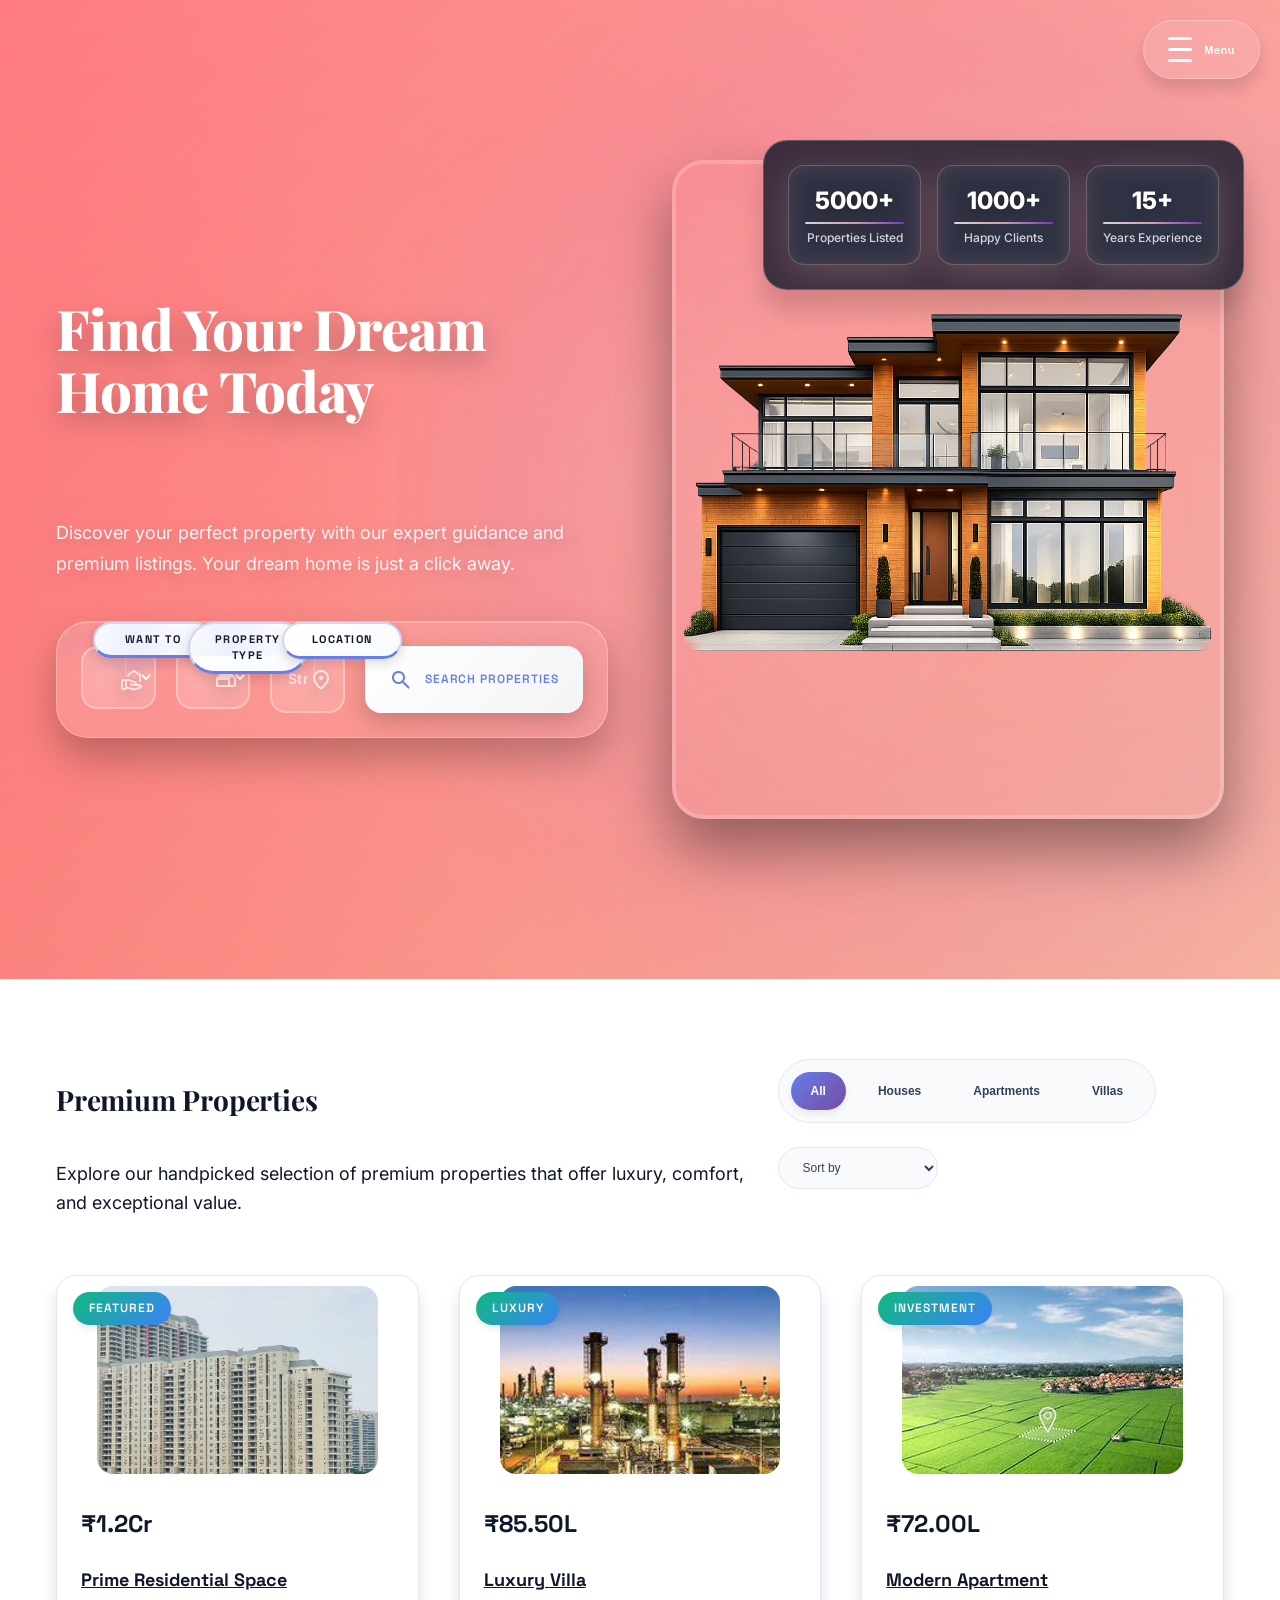
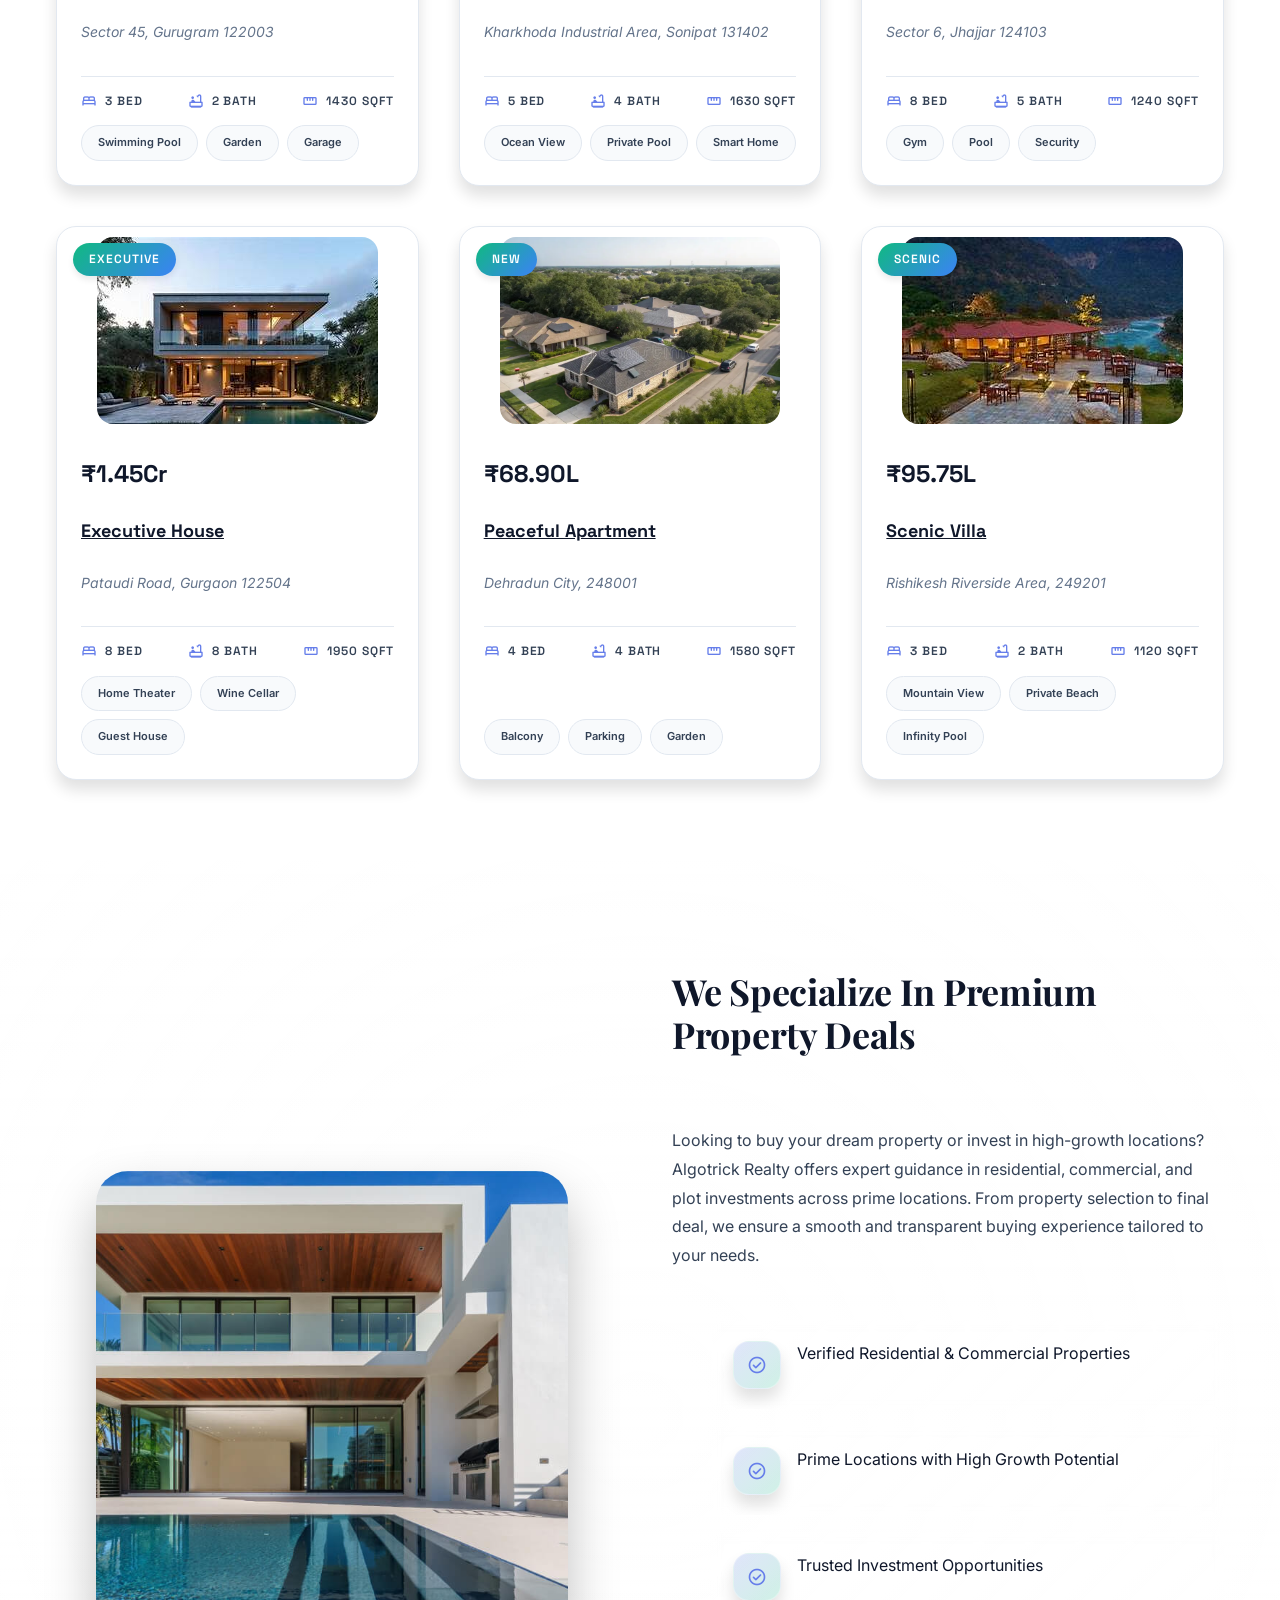
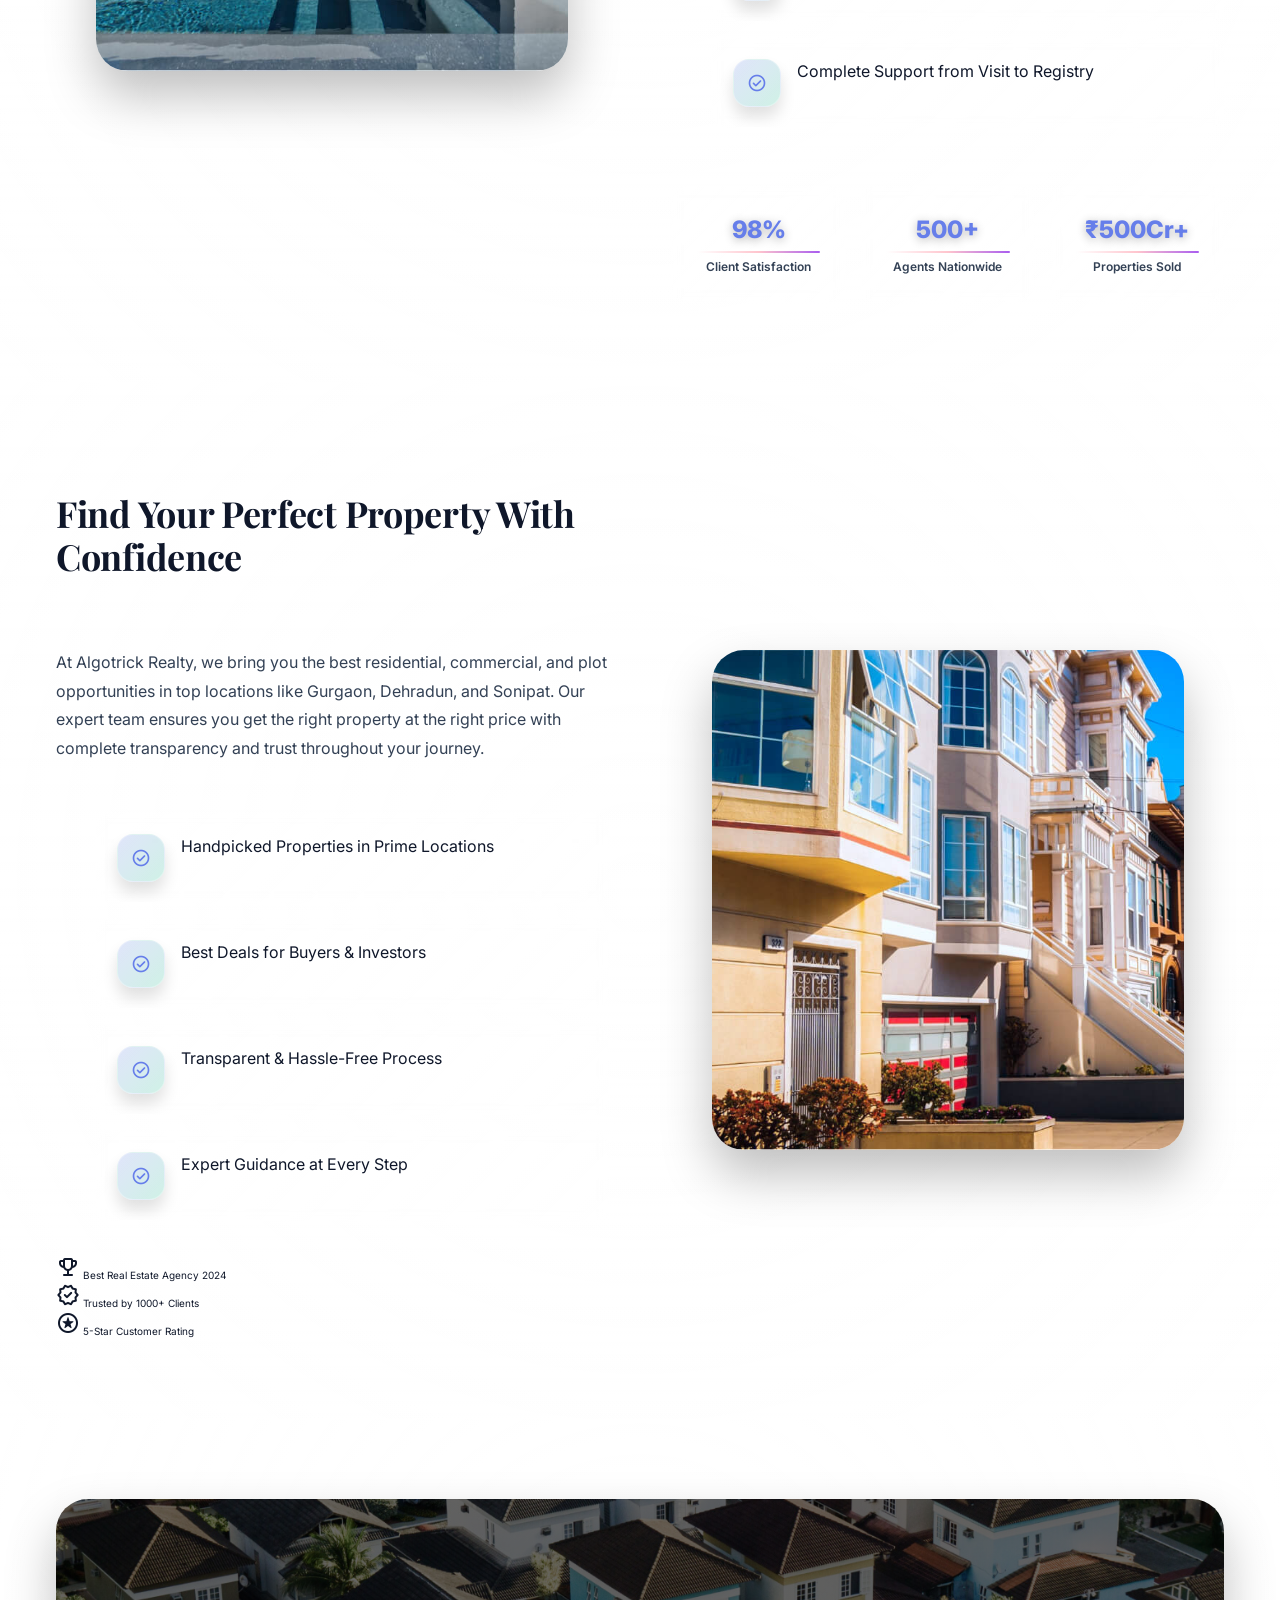
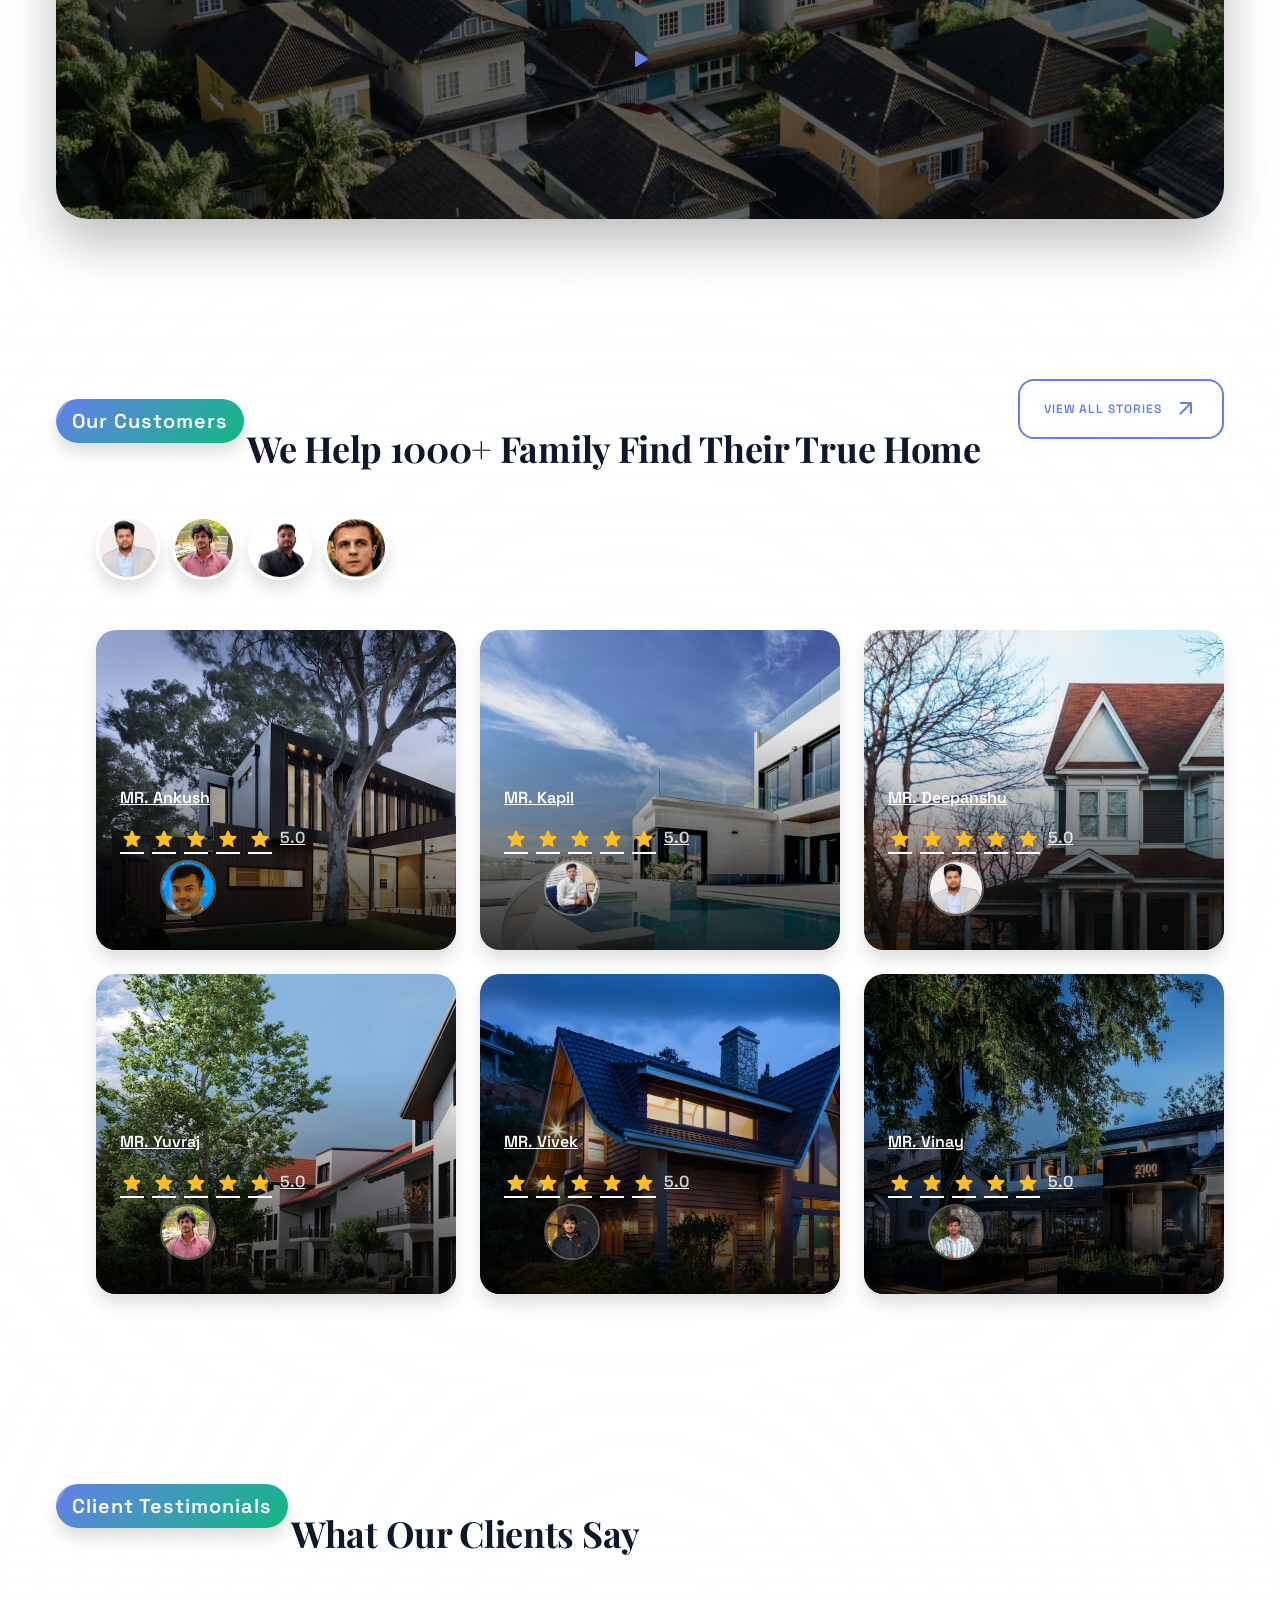
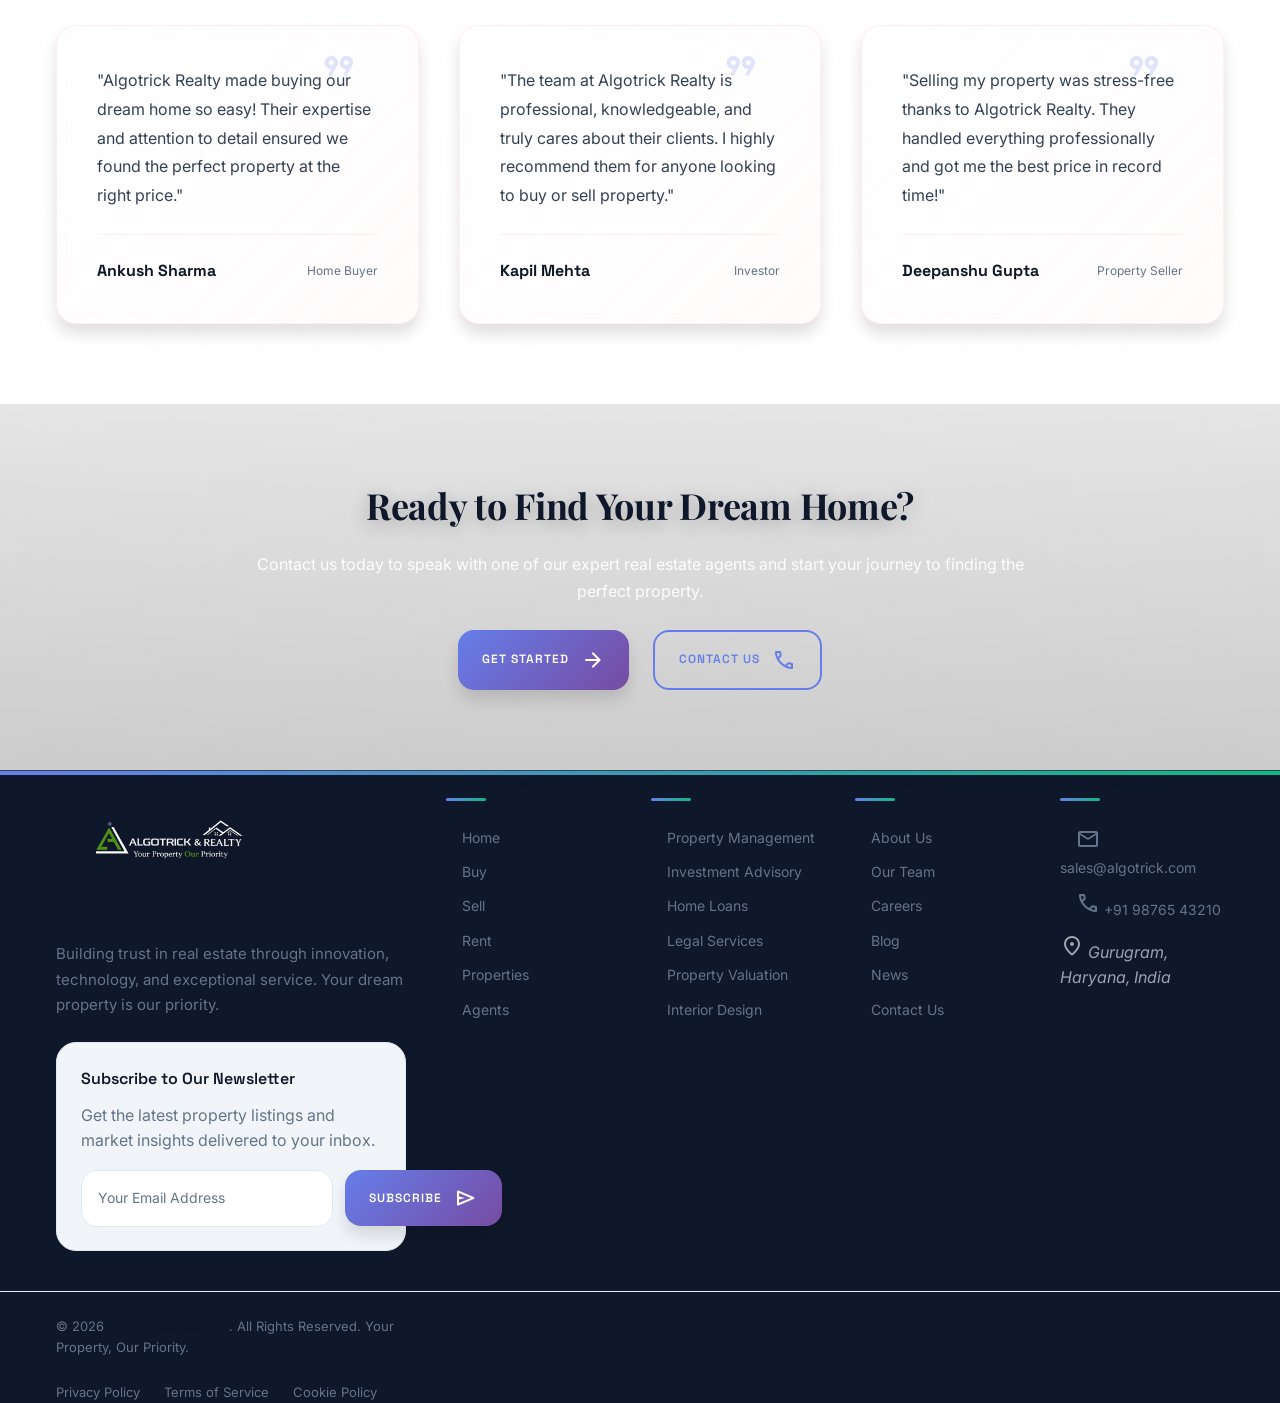
==== commit 0591cec4: "updated all" ====
--- a/property/real-estate/index.html
+++ b/property/real-estate/index.html
@@ -105,8 +105,8 @@
           </a>
         </li>
         <li class="hamburger-item">
-          <a href="contact/index.html" class="hamburger-link">
-            <span class="hamburger-icon">📞</span>
+          <a href="About/index.html" class="hamburger-link">
+            <span class="hamburger-icon">🏢</span>
             <span class="hamburger-label">About</span>
           </a>
         </li>
@@ -1076,7 +1076,7 @@
 
         <div class="footer-legal" data-aos="fade-up" data-aos-delay="600">
           <p class="copyright body-medium">
-            © 2026 Algotricks Realty. All Rights Reserved. Your Property, Our Priority.
+            © 2026 <span class="copyright-text">Algotricks Realty</span>. All Rights Reserved. Your Property, Our Priority.
           </p>
 
           <ul class="legal-links">
--- a/property/real-estate/assets/css/style.css
+++ b/property/real-estate/assets/css/style.css
@@ -3,12 +3,7 @@
 \*-----------------------------------*/
 
 :root {
-
-  /**
-   * COLORS
-   */
-
-  /* Light Theme Colors */
+  /* Default Light Theme Colors */
   --bg-primary: #ffffff;
   --bg-secondary: #f8fafc;
   --bg-tertiary: #f1f5f9;
@@ -1095,11 +1090,200 @@
   display: flex;
   align-items: center;
   justify-content: center;
-  background: linear-gradient(135deg, #667eea 0%, #764ba2 100%);
+  background: linear-gradient(135deg, 
+    #ff9a9e 0%, 
+    #fad0c4 25%, 
+    #a18cd1 50%, 
+    #fbc2eb 75%, 
+    #8fd3f4 100%);
+  background-size: 400% 400%;
+  animation: gradientShift 15s ease infinite;
   color: white;
   padding: var(--space-14) 0;
-}
-
+  transition: all 0.6s cubic-bezier(0.4, 0, 0.2, 1);
+  transform: translateY(0);
+  opacity: 1;
+  z-index: 1;
+}
+
+@keyframes gradientShift {
+  0% { background-position: 0% 50%; }
+  50% { background-position: 100% 50%; }
+  100% { background-position: 0% 50%; }
+}
+
+/* Enhanced hero background with pinkish texture */
+.hero::before {
+  content: '';
+  position: absolute;
+  top: 0;
+  left: 0;
+  right: 0;
+  bottom: 0;
+  background: radial-gradient(circle at 50% 50%, 
+    rgba(255, 255, 255, 0.3) 0%, 
+    rgba(255, 182, 193, 0.2) 30%, 
+    rgba(165, 105, 255, 0.1) 60%, 
+    transparent 100%);
+  pointer-events: none;
+  transform: translateZ(0);
+  will-change: transform;
+  animation: subtlePulse 8s ease-in-out infinite;
+}
+
+@keyframes subtlePulse {
+  0%, 100% { transform: scale(1); opacity: 0.8; }
+  50% { transform: scale(1.05); opacity: 1; }
+}
+
+/* Soft pink overlay for elegant texture */
+.hero::after {
+  content: '';
+  position: absolute;
+  top: 0;
+  left: 0;
+  right: 0;
+  bottom: 0;
+  background: linear-gradient(180deg, 
+    rgba(255, 255, 255, 0.2) 0%, 
+    rgba(255, 182, 193, 0.15) 50%, 
+    rgba(147, 51, 234, 0.1) 100%);
+  pointer-events: none;
+  transform: translateZ(0);
+  will-change: transform;
+  mix-blend-mode: overlay;
+}
+
+/* Enhanced hero content with pinkish glow */
+.hero-content {
+  position: relative;
+  z-index: 2;
+  transform: translateY(0);
+  transition: transform 0.8s cubic-bezier(0.4, 0, 0.2, 1);
+  text-shadow: 0 4px 20px rgba(0, 0, 0, 0.3);
+}
+
+/* Hero banner with pinkish vignette */
+.hero-banner-container {
+  position: relative;
+  display: flex;
+  justify-content: center;
+  align-items: center;
+  transform: translateY(0);
+  transition: transform 1s cubic-bezier(0.4, 0, 0.2, 1);
+}
+
+/* Add subtle pink vignette effect */
+.hero-banner-container::before {
+  content: '';
+  position: absolute;
+  top: -50%;
+  left: -50%;
+  right: -50%;
+  bottom: -50%;
+  background: radial-gradient(circle, 
+    rgba(255, 182, 193, 0.1) 0%, 
+    rgba(147, 51, 234, 0.05) 50%, 
+    transparent 70%);
+  pointer-events: none;
+  animation: vignetteFloat 12s ease-in-out infinite;
+  z-index: -1;
+}
+
+@keyframes vignetteFloat {
+  0%, 100% { transform: translateY(0) rotate(0deg); }
+  50% { transform: translateY(-10px) rotate(1deg); }
+}
+
+/* Enhanced hero stats with pinkish accents */
+.hero-stats {
+  transform: translateY(0);
+  transition: transform 0.9s cubic-bezier(0.4, 0, 0.2, 1);
+}
+
+.stat-item {
+  background: rgba(255, 255, 255, 0.15);
+  backdrop-filter: blur(10px);
+  border: 1px solid rgba(255, 255, 255, 0.3);
+  box-shadow: 0 8px 32px rgba(255, 182, 193, 0.2);
+  border-radius: 16px;
+  transition: all 0.3s ease;
+}
+
+.stat-item:hover {
+  background: rgba(255, 255, 255, 0.25);
+  box-shadow: 0 12px 40px rgba(255, 182, 193, 0.4);
+  transform: translateY(-4px) scale(1.02);
+}
+
+.stat-number {
+  color: #fff;
+  text-shadow: 0 2px 10px rgba(0, 0, 0, 0.3);
+  position: relative;
+}
+
+.stat-number::after {
+  content: '';
+  position: absolute;
+  bottom: -4px;
+  left: 0;
+  width: 100%;
+  height: 2px;
+  background: linear-gradient(90deg, 
+    rgba(255, 255, 255, 0.8), 
+    rgba(255, 182, 193, 0.8), 
+    rgba(147, 51, 234, 0.8));
+  border-radius: 2px;
+}
+
+/* Enhanced hero overlay with pinkish gradient */
+.hero-overlay {
+  background: linear-gradient(135deg, 
+    rgba(255, 255, 255, 0.9) 0%, 
+    rgba(255, 182, 193, 0.8) 50%, 
+    rgba(147, 51, 234, 0.7) 100%);
+  backdrop-filter: blur(20px);
+  border: 1px solid rgba(255, 255, 255, 0.4);
+  box-shadow: 0 20px 40px rgba(255, 182, 193, 0.3);
+}
+
+/* Add floating particles effect */
+.hero::after {
+  content: '';
+  position: absolute;
+  top: 0;
+  left: 0;
+  right: 0;
+  bottom: 0;
+  background-image: 
+    radial-gradient(2px 2px at 20% 30%, rgba(255, 255, 255, 0.8), transparent),
+    radial-gradient(2px 2px at 80% 20%, rgba(255, 182, 193, 0.6), transparent),
+    radial-gradient(2px 2px at 40% 80%, rgba(147, 51, 234, 0.6), transparent),
+    radial-gradient(1px 1px at 60% 60%, rgba(255, 255, 255, 0.4), transparent);
+  pointer-events: none;
+  animation: particlesFloat 20s ease-in-out infinite;
+  z-index: 0;
+}
+
+@keyframes particlesFloat {
+  0%, 100% { transform: translateY(0) rotate(0deg); }
+  50% { transform: translateY(-20px) rotate(180deg); }
+}
+
+/* Hero Scroll Behavior */
+.hero.scrolled-up {
+  transform: translateY(-100%);
+  opacity: 0;
+  pointer-events: none;
+}
+
+.hero.scrolled-down {
+  transform: translateY(0);
+  opacity: 1;
+  pointer-events: auto;
+}
+
+/* Enhanced Hero Background with Parallax */
 .hero::before {
   content: '';
   position: absolute;
@@ -1109,6 +1293,8 @@
   bottom: 0;
   background: radial-gradient(circle at 50% 50%, rgba(255, 255, 255, 0.1) 0%, transparent 50%);
   pointer-events: none;
+  transform: translateZ(0);
+  will-change: transform;
 }
 
 .hero::after {
@@ -1120,6 +1306,66 @@
   bottom: 0;
   background: linear-gradient(180deg, rgba(0, 0, 0, 0.3) 0%, rgba(0, 0, 0, 0.6) 100%);
   pointer-events: none;
+  transform: translateZ(0);
+  will-change: transform;
+}
+
+/* Hero Content Parallax */
+.hero-content {
+  position: relative;
+  z-index: 2;
+  transform: translateY(0);
+  transition: transform 0.8s cubic-bezier(0.4, 0, 0.2, 1);
+}
+
+.hero.scrolled-up .hero-content {
+  transform: translateY(50px);
+}
+
+/* Hero Banner Parallax */
+.hero-banner-container {
+  position: relative;
+  display: flex;
+  justify-content: center;
+  align-items: center;
+  transform: translateY(0);
+  transition: transform 1s cubic-bezier(0.4, 0, 0.2, 1);
+}
+
+.hero.scrolled-up .hero-banner-container {
+  transform: translateY(100px);
+}
+
+/* Hero Stats Parallax */
+.hero-stats {
+  transform: translateY(0);
+  transition: transform 0.9s cubic-bezier(0.4, 0, 0.2, 1);
+}
+
+.hero.scrolled-up .hero-stats {
+  transform: translateY(80px);
+}
+
+.hero::before {
+  content: '';
+  position: absolute;
+  top: 0;
+  left: 0;
+  right: 0;
+  bottom: 0;
+  background: radial-gradient(circle at 50% 50%, rgba(255, 255, 255, 0.1) 0%, transparent 50%);
+  pointer-events: none;
+}
+
+.hero::after {
+  content: '';
+  position: absolute;
+  top: 0;
+  left: 0;
+  right: 0;
+  bottom: 0;
+  background: linear-gradient(180deg, rgba(0, 0, 0, 0.3) 0%, rgba(0, 0, 0, 0.6) 100%);
+  pointer-events: none;
 }
 
 .hero .container {
@@ -1167,23 +1413,47 @@
 }
 
 .search-bar {
-  background: rgba(255, 255, 255, 0.1);
-  backdrop-filter: blur(20px);
-  border: 1px solid rgba(255, 255, 255, 0.2);
-  border-radius: var(--radius-xl);
-  padding: var(--space-4);
+  background: linear-gradient(135deg, rgba(255, 255, 255, 0.15), rgba(255, 255, 255, 0.05));
+  backdrop-filter: blur(30px);
+  border: 1px solid rgba(255, 255, 255, 0.3);
+  border-radius: var(--radius-3xl);
+  padding: var(--space-6);
   display: grid;
   grid-template-columns: 1fr 1fr 1fr auto;
-  gap: var(--space-3);
+  gap: var(--space-5);
   animation: fadeInUp 0.8s ease-out 0.4s both;
-  box-shadow: 0 8px 32px rgba(0, 0, 0, 0.2);
-  transition: all var(--transition-normal);
+  box-shadow: 
+    0 20px 40px rgba(0, 0, 0, 0.25),
+    inset 0 1px 0 rgba(255, 255, 255, 0.2);
+  transition: all var(--transition-bounce);
+  position: relative;
+  overflow: hidden;
+}
+
+.search-bar::before {
+  content: '';
+  position: absolute;
+  top: 0;
+  left: 0;
+  right: 0;
+  bottom: 0;
+  background: linear-gradient(135deg, rgba(102, 126, 234, 0.1), rgba(16, 185, 129, 0.1));
+  opacity: 0;
+  transition: opacity var(--transition-normal);
+  pointer-events: none;
 }
 
 .search-bar:hover {
-  background: rgba(255, 255, 255, 0.15);
-  border-color: rgba(255, 255, 255, 0.3);
-  transform: translateY(-2px);
+  background: linear-gradient(135deg, rgba(255, 255, 255, 0.25), rgba(255, 255, 255, 0.15));
+  border-color: rgba(255, 255, 255, 0.5);
+  transform: translateY(-3px);
+  box-shadow: 
+    0 25px 50px rgba(0, 0, 0, 0.35),
+    inset 0 1px 0 rgba(255, 255, 255, 0.3);
+}
+
+.search-bar:hover::before {
+  opacity: 1;
 }
 
 .search-item {
@@ -1200,29 +1470,191 @@
   font-size: 1.4rem;
   transition: all var(--transition-normal);
   backdrop-filter: blur(10px);
+  font-weight: 600;
+  letter-spacing: 0.3px;
 }
 
 .search-item-field::placeholder {
-  color: rgba(255, 255, 255, 0.6);
+  color: rgba(255, 255, 255, 0.7);
+  font-weight: 600;
+  letter-spacing: 0.3px;
 }
 
 .search-item-field:focus {
   outline: none;
-  border-color: rgba(255, 255, 255, 0.8);
+  border-color: rgba(255, 255, 255, 0.9);
   background: rgba(255, 255, 255, 0.15);
-  box-shadow: 0 0 0 3px rgba(255, 255, 255, 0.1);
+  box-shadow: 0 0 0 3px rgba(255, 255, 255, 0.15);
+  transform: translateY(-1px);
+}
+
+/* Enhanced Select Dropdown Styling */
+.search-item-field[multiple],
+.search-item-field:not([multiple]) {
+  background-image: 
+    linear-gradient(45deg, transparent 50%, rgba(255, 255, 255, 0.9) 50%), 
+    linear-gradient(135deg, rgba(255, 255, 255, 0.9) 50%, transparent 50%),
+    linear-gradient(to right, rgba(255, 255, 255, 0.3), rgba(255, 255, 255, 0.3));
+  background-position: calc(100% - 24px) calc(1px), calc(100% - 19px) calc(1px), calc(100% - 2.8rem) 0.5em;
+  background-size: 6px 6px, 6px 6px, 1px 1.5em;
+  background-repeat: no-repeat;
+  padding-right: 3.5rem;
+  border: 2px solid rgba(255, 255, 255, 0.35);
+  box-shadow: inset 0 1px 0 rgba(255, 255, 255, 0.2);
+  transition: all var(--transition-bounce);
+}
+
+.search-item-field:focus {
+  border-color: rgba(255, 255, 255, 0.95);
+  box-shadow: 
+    0 0 0 3px rgba(255, 255, 255, 0.15),
+    inset 0 1px 0 rgba(255, 255, 255, 0.4);
+}
+
+/* Custom Select Arrow Styling */
+.search-item-field::-ms-expand {
+  display: none;
+}
+
+/* Enhanced Select Options Styling */
+.search-item-field option {
+  background: linear-gradient(135deg, #0f172a 0%, #0b1220 100%);
+  color: white;
+  padding: var(--space-4) var(--space-5);
+  font-size: 1.4rem;
+  font-weight: 700;
+  border-bottom: 1px solid rgba(255, 255, 255, 0.1);
+  transition: all var(--transition-normal);
+  position: relative;
+}
+
+.search-item-field option::before {
+  content: '';
+  position: absolute;
+  left: 0;
+  top: 0;
+  bottom: 0;
+  width: 4px;
+  background: linear-gradient(135deg, rgba(102, 126, 234, 0.8), rgba(16, 185, 129, 0.8));
+  opacity: 0;
+  transition: opacity var(--transition-normal);
+}
+
+.search-item-field option:hover {
+  background: linear-gradient(135deg, rgba(102, 126, 234, 0.2), rgba(16, 185, 129, 0.2));
+  color: white;
+  transform: translateX(4px);
+  box-shadow: 0 2px 8px rgba(0, 0, 0, 0.2);
+}
+
+.search-item-field option:hover::before {
+  opacity: 1;
+}
+
+.search-item-field option:checked {
+  background: linear-gradient(135deg, rgba(102, 126, 234, 0.9), rgba(16, 185, 129, 0.9));
+  color: white;
+  font-weight: 800;
+  box-shadow: 0 4px 12px rgba(0, 0, 0, 0.3);
+  border-left: 4px solid rgba(255, 255, 255, 0.8);
+}
+
+.search-item-field option:checked::before {
+  opacity: 1;
+  background: linear-gradient(135deg, rgba(255, 255, 255, 0.9), rgba(255, 255, 255, 0.6));
+}
+
+/* Premium Select Focus Styling */
+.search-item-field:focus-visible {
+  outline: none;
+  border-color: rgba(255, 255, 255, 1);
+  box-shadow: 
+    0 0 0 4px rgba(255, 255, 255, 0.25),
+    inset 0 1px 0 rgba(255, 255, 255, 0.5);
+}
+
+/* Enhanced Select Placeholder Styling */
+.search-item-field option[value=""] {
+  color: rgba(255, 255, 255, 0.6);
+  font-weight: 600;
+  font-style: italic;
+}
+
+.search-item-field option[value=""]:hover {
+  background: rgba(255, 255, 255, 0.05);
+  color: rgba(255, 255, 255, 0.8);
 }
 
 .search-item .label {
   position: absolute;
-  top: -10px;
+  top: -24px;
   left: 12px;
-  background: rgba(15, 23, 42, 0.8);
-  padding: 0 var(--space-2);
-  font-size: 1rem;
-  color: rgba(255, 255, 255, 0.7);
-  border-radius: var(--radius-sm);
-  backdrop-filter: blur(10px);
+  background: linear-gradient(135deg, #ffffff 0%, #f8fafc 100%);
+  padding: var(--space-2) var(--space-5);
+  font-size: 1.1rem;
+  font-weight: 800;
+  color: #0f172a;
+  border-radius: var(--radius-full);
+  box-shadow: 
+    0 4px 12px rgba(0, 0, 0, 0.15),
+    inset 0 1px 0 rgba(255, 255, 255, 0.8);
+  text-transform: uppercase;
+  letter-spacing: 1.5px;
+  border: 2px solid rgba(102, 126, 234, 0.3);
+  transition: all var(--transition-normal);
+  z-index: 3;
+  border-bottom: 3px solid #667eea;
+  font-family: var(--font-secondary);
+  text-shadow: 0 1px 0 rgba(255, 255, 255, 0.5);
+  min-width: 120px;
+  text-align: center;
+}
+
+.search-item:hover .label {
+  transform: translateY(-2px);
+  box-shadow: 
+    0 6px 20px rgba(0, 0, 0, 0.2),
+    inset 0 1px 0 rgba(255, 255, 255, 0.9);
+  background: linear-gradient(135deg, #ffffff 0%, #ffffff 100%);
+  border-color: #667eea;
+  border-bottom-color: #5a67d8;
+}
+
+.search-item .label::before {
+  content: '';
+  position: absolute;
+  top: 0;
+  left: 0;
+  right: 0;
+  bottom: 0;
+  background: linear-gradient(90deg, transparent, rgba(102, 126, 234, 0.1), transparent);
+  transform: translateX(-100%);
+  transition: transform var(--transition-bounce);
+  pointer-events: none;
+  border-radius: var(--radius-full);
+  z-index: -1;
+}
+
+.search-item:hover .label::before {
+  transform: translateX(100%);
+}
+
+.search-item .label::after {
+  content: '';
+  position: absolute;
+  top: -2px;
+  left: -2px;
+  right: -2px;
+  bottom: -2px;
+  background: linear-gradient(135deg, rgba(102, 126, 234, 0.2), rgba(16, 185, 129, 0.2));
+  border-radius: var(--radius-full);
+  z-index: -2;
+  opacity: 0;
+  transition: opacity var(--transition-normal);
+}
+
+.search-item:hover .label::after {
+  opacity: 0.3;
 }
 
 .search-item .material-symbols-rounded {
@@ -1331,12 +1763,35 @@
 \*-----------------------------------*/
 
 .property {
-  background: linear-gradient(180deg, rgba(255, 255, 255, 0) 0%, rgba(241, 245, 249, 0.5) 100%);
-  position: relative;
+  background: linear-gradient(180deg, 
+    rgba(255, 255, 255, 0) 0%, 
+    rgba(255, 255, 255, 0.1) 50%, 
+    rgba(255, 255, 255, 0.3) 100%);
+  position: relative;
+  overflow: hidden;
 }
 
 [data-theme="dark"] .property {
-  background: linear-gradient(180deg, rgba(15, 23, 42, 0) 0%, rgba(17, 24, 39, 0.5) 100%);
+  background: linear-gradient(180deg, 
+    rgba(15, 23, 42, 0) 0%, 
+    rgba(17, 24, 39, 0.1) 50%, 
+    rgba(17, 24, 39, 0.3) 100%);
+}
+
+.property::before {
+  content: '';
+  position: absolute;
+  top: 0;
+  left: 0;
+  right: 0;
+  bottom: 0;
+  background: radial-gradient(circle at 50% 50%, 
+    rgba(255, 255, 255, 0.1) 0%, 
+    rgba(255, 255, 255, 0.05) 50%, 
+    transparent 100%);
+  pointer-events: none;
+  animation: subtlePulse 10s ease-in-out infinite;
+  z-index: 0;
 }
 
 .property .container {
@@ -1583,6 +2038,33 @@
 .feature {
   position: relative;
   overflow: hidden;
+  background: linear-gradient(180deg, 
+    rgba(255, 255, 255, 0) 0%, 
+    rgba(255, 255, 255, 0.08) 50%, 
+    rgba(255, 255, 255, 0.25) 100%);
+}
+
+[data-theme="dark"] .feature {
+  background: linear-gradient(180deg, 
+    rgba(15, 23, 42, 0) 0%, 
+    rgba(17, 24, 39, 0.08) 50%, 
+    rgba(17, 24, 39, 0.25) 100%);
+}
+
+.feature::before {
+  content: '';
+  position: absolute;
+  top: 0;
+  left: 0;
+  right: 0;
+  bottom: 0;
+  background: radial-gradient(circle at 50% 50%, 
+    rgba(255, 255, 255, 0.08) 0%, 
+    rgba(255, 255, 255, 0.04) 50%, 
+    transparent 100%);
+  pointer-events: none;
+  animation: subtlePulse 12s ease-in-out infinite;
+  z-index: 0;
 }
 
 .feature .container {
@@ -1608,7 +2090,7 @@
   left: 0;
   right: 0;
   bottom: 0;
-  background: linear-gradient(135deg, rgba(102, 126, 234, 0.3), rgba(16, 185, 129, 0.3));
+  background: linear-gradient(135deg, rgba(102, 126, 234, 0.25), rgba(16, 185, 129, 0.25));
   opacity: 0;
   transition: opacity var(--transition-normal);
 }
@@ -1651,11 +2133,12 @@
   gap: var(--space-4);
   padding: var(--space-5);
   border-radius: var(--radius-lg);
-  background: var(--bg-secondary);
-  border: 1px solid var(--border-color);
+  background: linear-gradient(135deg, rgba(255, 255, 255, 0.1), rgba(255, 255, 255, 0.05));
+  border: 1px solid rgba(255, 255, 255, 0.2);
   transition: all var(--transition-normal);
   position: relative;
   overflow: hidden;
+  backdrop-filter: blur(5px);
 }
 
 .feautre-item::before {
@@ -1665,7 +2148,7 @@
   left: 0;
   width: 4px;
   height: 100%;
-  background: var(--gradient-primary);
+  background: linear-gradient(135deg, rgba(102, 126, 234, 0.8), rgba(16, 185, 129, 0.8));
   transform: scaleY(0);
   transform-origin: top;
   transition: transform var(--transition-normal);
@@ -1677,8 +2160,8 @@
 
 .feautre-item:hover {
   transform: translateX(8px);
-  background: var(--bg-tertiary);
-  border-color: var(--border-hover);
+  background: linear-gradient(135deg, rgba(255, 255, 255, 0.15), rgba(255, 255, 255, 0.1));
+  border-color: rgba(255, 255, 255, 0.4);
   box-shadow: var(--shadow-3);
 }
 
@@ -1687,18 +2170,20 @@
   height: 48px;
   display: grid;
   place-items: center;
-  background: transparent;
+  background: linear-gradient(135deg, rgba(102, 126, 234, 0.2), rgba(16, 185, 129, 0.2));
   border-radius: var(--radius-lg);
   color: var(--primary-100);
   font-size: 2rem;
   box-shadow: var(--shadow-3);
   flex-shrink: 0;
   transition: all var(--transition-normal);
+  border: 1px solid rgba(255, 255, 255, 0.3);
 }
 
 .feautre-item:hover .feature-icon {
   transform: scale(1.1) translateY(-2px);
   box-shadow: var(--shadow-4);
+  background: linear-gradient(135deg, rgba(102, 126, 234, 0.3), rgba(16, 185, 129, 0.3));
 }
 
 .feature-stats {
@@ -1711,15 +2196,16 @@
 .stat-box {
   text-align: center;
   padding: var(--space-6);
-  background: var(--bg-secondary);
+  background: linear-gradient(135deg, rgba(255, 255, 255, 0.1), rgba(255, 255, 255, 0.05));
   border-radius: var(--radius-lg);
-  border: 1px solid var(--border-color);
-  transition: all var(--transition-normal);
+  border: 1px solid rgba(255, 255, 255, 0.2);
+  transition: all var(--transition-normal);
+  backdrop-filter: blur(5px);
 }
 
 .stat-box:hover {
-  background: var(--bg-tertiary);
-  border-color: var(--border-hover);
+  background: linear-gradient(135deg, rgba(255, 255, 255, 0.15), rgba(255, 255, 255, 0.1));
+  border-color: rgba(255, 255, 255, 0.4);
   transform: translateY(-2px);
   box-shadow: var(--shadow-3);
 }
@@ -1747,13 +2233,17 @@
 \*-----------------------------------*/
 
 .video {
-  background: linear-gradient(135deg, #1f2937 0%, #111827 100%);
+  background: linear-gradient(135deg, 
+    rgba(255, 255, 255, 0.15) 0%, 
+    rgba(255, 255, 255, 0.15) 100%);
   position: relative;
   overflow: hidden;
 }
 
 [data-theme="dark"] .video {
-  background: linear-gradient(135deg, #0f172a 0%, #0b1220 100%);
+  background: linear-gradient(135deg, 
+    rgba(255, 255, 255, 0.1) 0%, 
+    rgba(255, 255, 255, 0.1) 100%);
 }
 
 .video::before {
@@ -1763,8 +2253,13 @@
   left: 0;
   right: 0;
   bottom: 0;
-  background: radial-gradient(circle at 50% 50%, rgba(255, 255, 255, 0.1) 0%, transparent 50%);
+  background: radial-gradient(circle at 50% 50%, 
+    rgba(255, 255, 255, 0.1) 0%, 
+    rgba(255, 255, 255, 0.05) 50%, 
+    transparent 100%);
   pointer-events: none;
+  animation: subtlePulse 10s ease-in-out infinite;
+  z-index: 0;
 }
 
 .video-card {
@@ -1802,9 +2297,9 @@
 }
 
 @keyframes pulse {
-  0% { box-shadow: 0 0 0 0 rgba(102, 126, 234, 0.4); }
-  70% { box-shadow: 0 0 0 20px rgba(102, 126, 234, 0); }
-  100% { box-shadow: 0 0 0 0 rgba(102, 126, 234, 0); }
+  0% { box-shadow: 0 0 0 0 rgba(255, 182, 193, 0.4); }
+  70% { box-shadow: 0 0 0 20px rgba(255, 182, 193, 0); }
+  100% { box-shadow: 0 0 0 0 rgba(255, 182, 193, 0); }
 }
 
 .video-card:hover .play-btn {
@@ -1830,6 +2325,33 @@
 .story {
   position: relative;
   overflow: hidden;
+  background: linear-gradient(180deg, 
+    rgba(255, 255, 255, 0) 0%, 
+    rgba(255, 255, 255, 0.08) 50%, 
+    rgba(255, 255, 255, 0.25) 100%);
+}
+
+[data-theme="dark"] .story {
+  background: linear-gradient(180deg, 
+    rgba(15, 23, 42, 0) 0%, 
+    rgba(17, 24, 39, 0.08) 50%, 
+    rgba(17, 24, 39, 0.25) 100%);
+}
+
+.story::before {
+  content: '';
+  position: absolute;
+  top: 0;
+  left: 0;
+  right: 0;
+  bottom: 0;
+  background: radial-gradient(circle at 50% 50%, 
+    rgba(255, 255, 255, 0.08) 0%, 
+    rgba(255, 255, 255, 0.04) 50%, 
+    transparent 100%);
+  pointer-events: none;
+  animation: subtlePulse 12s ease-in-out infinite;
+  z-index: 0;
 }
 
 .story .section-title::after {
@@ -1961,12 +2483,34 @@
 \*-----------------------------------*/
 
 .testimonials {
-  background: linear-gradient(180deg, rgba(255, 255, 255, 0) 0%, rgba(241, 245, 249, 0.5) 100%);
+  background: linear-gradient(180deg, 
+    rgba(255, 255, 255, 0) 0%, 
+    rgba(255, 255, 255, 0.08) 50%, 
+    rgba(255, 255, 255, 0.25) 100%);
   position: relative;
 }
 
 [data-theme="dark"] .testimonials {
-  background: linear-gradient(180deg, rgba(15, 23, 42, 0) 0%, rgba(17, 24, 39, 0.5) 100%);
+  background: linear-gradient(180deg, 
+    rgba(15, 23, 42, 0) 0%, 
+    rgba(17, 24, 39, 0.08) 50%, 
+    rgba(17, 24, 39, 0.25) 100%);
+}
+
+.testimonials::before {
+  content: '';
+  position: absolute;
+  top: 0;
+  left: 0;
+  right: 0;
+  bottom: 0;
+  background: radial-gradient(circle at 50% 50%, 
+    rgba(255, 255, 255, 0.08) 0%, 
+    rgba(255, 255, 255, 0.04) 50%, 
+    transparent 100%);
+  pointer-events: none;
+  animation: subtlePulse 12s ease-in-out infinite;
+  z-index: 0;
 }
 
 .testimonial-slider {
@@ -1977,25 +2521,26 @@
 }
 
 .testimonial-card {
-  background: var(--bg-primary);
+  background: linear-gradient(135deg, rgba(255, 255, 255, 0.1), rgba(255, 182, 193, 0.05));
   border-radius: var(--radius-xl);
   padding: var(--space-8);
-  border: 1px solid var(--border-color);
+  border: 1px solid rgba(255, 182, 193, 0.2);
   box-shadow: var(--shadow-3);
   transition: all var(--transition-normal);
   position: relative;
   overflow: hidden;
+  backdrop-filter: blur(5px);
 }
 
 [data-theme="dark"] .testimonial-card {
-  background: var(--dark-bg-secondary);
-  border-color: var(--dark-border-color);
+  background: linear-gradient(135deg, rgba(15, 23, 42, 0.8), rgba(255, 182, 193, 0.05));
+  border-color: rgba(255, 182, 193, 0.2);
 }
 
 .testimonial-card:hover {
   transform: translateY(-4px);
   box-shadow: var(--shadow-4);
-  border-color: var(--primary-100);
+  border-color: rgba(255, 182, 193, 0.4);
 }
 
 .testimonial-card::before {
@@ -2005,7 +2550,7 @@
   left: 0;
   width: 4px;
   height: 100%;
-  background: var(--gradient-primary);
+  background: linear-gradient(135deg, rgba(255, 182, 193, 0.8), rgba(147, 51, 234, 0.8));
   transform: scaleY(0);
   transform-origin: top;
   transition: transform var(--transition-normal);
@@ -2045,11 +2590,11 @@
   justify-content: space-between;
   gap: var(--space-4);
   padding-top: var(--space-6);
-  border-top: 1px solid var(--border-color);
+  border-top: 1px solid rgba(255, 182, 193, 0.2);
 }
 
 [data-theme="dark"] .testimonial-author {
-  border-top-color: var(--dark-border-color);
+  border-top-color: rgba(255, 182, 193, 0.2);
 }
 
 .author-name {
@@ -2070,8 +2615,10 @@
 \*-----------------------------------*/
 
 .cta {
-  background: linear-gradient(135deg, #667eea 0%, #764ba2 100%);
-  color: white;
+  background: linear-gradient(135deg, 
+    rgba(255, 255, 255, 0.15) 0%, 
+    rgba(255, 255, 255, 0.15) 100%);
+  color: var(--text-primary);
   position: relative;
   overflow: hidden;
 }
@@ -2083,8 +2630,13 @@
   left: 0;
   right: 0;
   bottom: 0;
-  background: radial-gradient(circle at 50% 50%, rgba(255, 255, 255, 0.1) 0%, transparent 50%);
+  background: radial-gradient(circle at 50% 50%, 
+    rgba(255, 255, 255, 0.1) 0%, 
+    rgba(255, 255, 255, 0.05) 50%, 
+    transparent 100%);
   pointer-events: none;
+  animation: subtlePulse 10s ease-in-out infinite;
+  z-index: 0;
 }
 
 .cta::after {
@@ -2094,8 +2646,9 @@
   left: 0;
   right: 0;
   bottom: 0;
-  background: linear-gradient(180deg, rgba(0, 0, 0, 0.3) 0%, rgba(0, 0, 0, 0.6) 100%);
+  background: linear-gradient(180deg, rgba(0, 0, 0, 0.1) 0%, rgba(0, 0, 0, 0.2) 100%);
   pointer-events: none;
+  z-index: 0;
 }
 
 .cta-content {
@@ -2114,12 +2667,13 @@
   line-height: 1.2;
   margin: 0;
   animation: fadeInUp 0.8s ease-out;
+  text-shadow: 0 4px 20px rgba(0, 0, 0, 0.3);
 }
 
 .cta-text {
   font-size: 1.6rem;
   line-height: 1.7;
-  color: rgba(255, 255, 255, 0.9);
+  color: rgba(255, 255, 255, 0.95);
   margin: 0;
   animation: fadeInUp 0.8s ease-out 0.2s both;
 }
@@ -2137,10 +2691,16 @@
 \*-----------------------------------*/
 
 .footer {
-  background: linear-gradient(180deg, #0f172a 0%, #0b1220 100%);
-  color: var(--text-secondary);
+  background: #0f172a;
+  color: #9ca3af;
   position: relative;
   overflow: hidden;
+  border-top: 1px solid #374151;
+}
+
+[data-theme="dark"] .footer {
+  background: #0f172a;
+  border-top-color: #374151;
 }
 
 .footer::before {
@@ -2179,20 +2739,24 @@
 }
 
 .newsletter {
-  background: rgba(255, 255, 255, 0.05);
+  background: var(--bg-tertiary);
   padding: var(--space-6);
   border-radius: var(--radius-xl);
-  border: 1px solid rgba(255, 255, 255, 0.1);
-  backdrop-filter: blur(10px);
+  border: 1px solid var(--border-color);
+}
+
+[data-theme="dark"] .newsletter {
+  background: var(--dark-bg-tertiary);
+  border-color: var(--dark-border-color);
 }
 
 .newsletter-title {
-  color: white;
+  color: var(--text-primary);
   margin: 0 0 var(--space-3) 0;
 }
 
 .newsletter-text {
-  color: rgba(255, 255, 255, 0.8);
+  color: var(--text-tertiary);
   margin: 0 0 var(--space-4) 0;
 }
 
@@ -2205,20 +2769,26 @@
   flex: 1;
   padding: var(--space-4);
   border-radius: var(--radius-lg);
-  border: 1px solid rgba(255, 255, 255, 0.2);
-  background: rgba(255, 255, 255, 0.1);
-  color: white;
+  border: 1px solid var(--border-color);
+  background: var(--bg-primary);
+  color: var(--text-primary);
   font-size: 1.4rem;
 }
 
+[data-theme="dark"] .newsletter-input {
+  background: var(--dark-bg-primary);
+  border-color: var(--dark-border-color);
+  color: var(--dark-text-primary);
+}
+
 .newsletter-input::placeholder {
-  color: rgba(255, 255, 255, 0.6);
+  color: var(--text-tertiary);
 }
 
 .newsletter-input:focus {
   outline: none;
-  border-color: rgba(255, 255, 255, 0.5);
-  box-shadow: 0 0 0 3px rgba(255, 255, 255, 0.1);
+  border-color: var(--primary-100);
+  box-shadow: 0 0 0 3px rgba(102, 126, 234, 0.2);
 }
 
 .newsletter-btn {
@@ -2248,7 +2818,7 @@
 }
 
 .footer-list-title {
-  color: white;
+  color: var(--text-primary);
   font-size: 1.6rem;
   font-weight: 700;
   margin: 0 0 var(--space-4) 0;
@@ -2263,7 +2833,7 @@
   left: 0;
   width: 40px;
   height: 3px;
-  background: var(--gradient-primary);
+  background: linear-gradient(90deg, var(--primary-100), var(--secondary-100));
   border-radius: var(--radius-full);
 }
 
@@ -2299,7 +2869,7 @@
 }
 
 .footer-link:hover {
-  color: white;
+  color: var(--primary-100);
   transform: translateX(4px);
   padding-left: 20px;
 }
@@ -2309,112 +2879,14 @@
   transform: translate(-50%, -50%) scale(1.2);
 }
 
-.social-section {
-  display: flex;
-  flex-direction: column;
-  gap: var(--space-3);
-}
-
-.social-title {
-  color: white;
-  font-size: 1.6rem;
-  font-weight: 700;
-  margin: 0;
-  position: relative;
-  display: inline-block;
-}
-
-.social-title::after {
-  content: '';
-  position: absolute;
-  bottom: -6px;
-  left: 0;
-  width: 40px;
-  height: 3px;
-  background: var(--gradient-primary);
-  border-radius: var(--radius-full);
-}
-
-.social-subtitle {
-  color: rgba(255, 255, 255, 0.8);
-  font-size: 1.3rem;
-  margin: 0;
-  font-weight: 500;
-}
-
-.social-icons {
-  display: flex;
-  gap: var(--space-3);
-  list-style: none;
-  padding: 0;
-  margin: 0;
-}
-
-.social-icon {
-  width: 44px;
-  height: 44px;
-  display: grid;
-  place-items: center;
-  background: rgba(255, 255, 255, 0.1);
-  border-radius: var(--radius-lg);
-  color: white;
-  transition: all var(--transition-normal);
-  border: 1px solid rgba(255, 255, 255, 0.2);
-  text-decoration: none;
-  position: relative;
-  overflow: hidden;
-}
-
-.icon-wrapper {
-  position: relative;
-  z-index: 2;
-  transition: transform var(--transition-normal);
-}
-
-.social-icon::before {
-  content: '';
-  position: absolute;
-  top: 0;
-  left: 0;
-  right: 0;
-  bottom: 0;
-  background: linear-gradient(135deg, rgba(255, 255, 255, 0.2), rgba(255, 255, 255, 0));
-  transform: translateX(-100%);
-  transition: transform var(--transition-normal);
-  z-index: 1;
-}
-
-.social-icon:hover {
-  background: var(--primary-100);
-  color: white;
-  transform: translateY(-2px) scale(1.05);
-  box-shadow: var(--shadow-4);
-  border-color: rgba(255, 255, 255, 0.3);
-}
-
-.social-icon:hover::before {
-  transform: translateX(0);
-}
-
-.social-icon:hover .icon-wrapper {
-  transform: scale(1.1);
-}
-
-/* Dark theme adjustments */
-[data-theme="dark"] .social-icon {
-  background: rgba(255, 255, 255, 0.05);
-  border-color: rgba(255, 255, 255, 0.1);
-}
-
-[data-theme="dark"] .social-icon:hover {
-  background: var(--primary-100);
-  border-color: rgba(255, 255, 255, 0.3);
-}
-
 .footer-bottom {
-  border-top: 1px solid rgba(255, 255, 255, 0.1);
+  border-top: 1px solid var(--border-color);
   margin-top: var(--space-8);
   padding-top: var(--space-6);
+}
+
+[data-theme="dark"] .footer-bottom {
+  border-top-color: var(--dark-border-color);
 }
 
 .footer-legal {
@@ -2429,6 +2901,15 @@
   color: var(--text-tertiary);
   font-size: 1.3rem;
   margin: 0;
+  position: relative;
+  display: inline-block;
+}
+
+/* Original Algotricks Realty text styling */
+.copyright-text {
+  color: var(--text-primary);
+  font-weight: 700;
+  letter-spacing: 0.5px;
 }
 
 .legal-links {
@@ -2447,7 +2928,7 @@
 }
 
 .legal-links li a:hover {
-  color: white;
+  color: var(--primary-100);
 }
 
 /*-----------------------------------*\
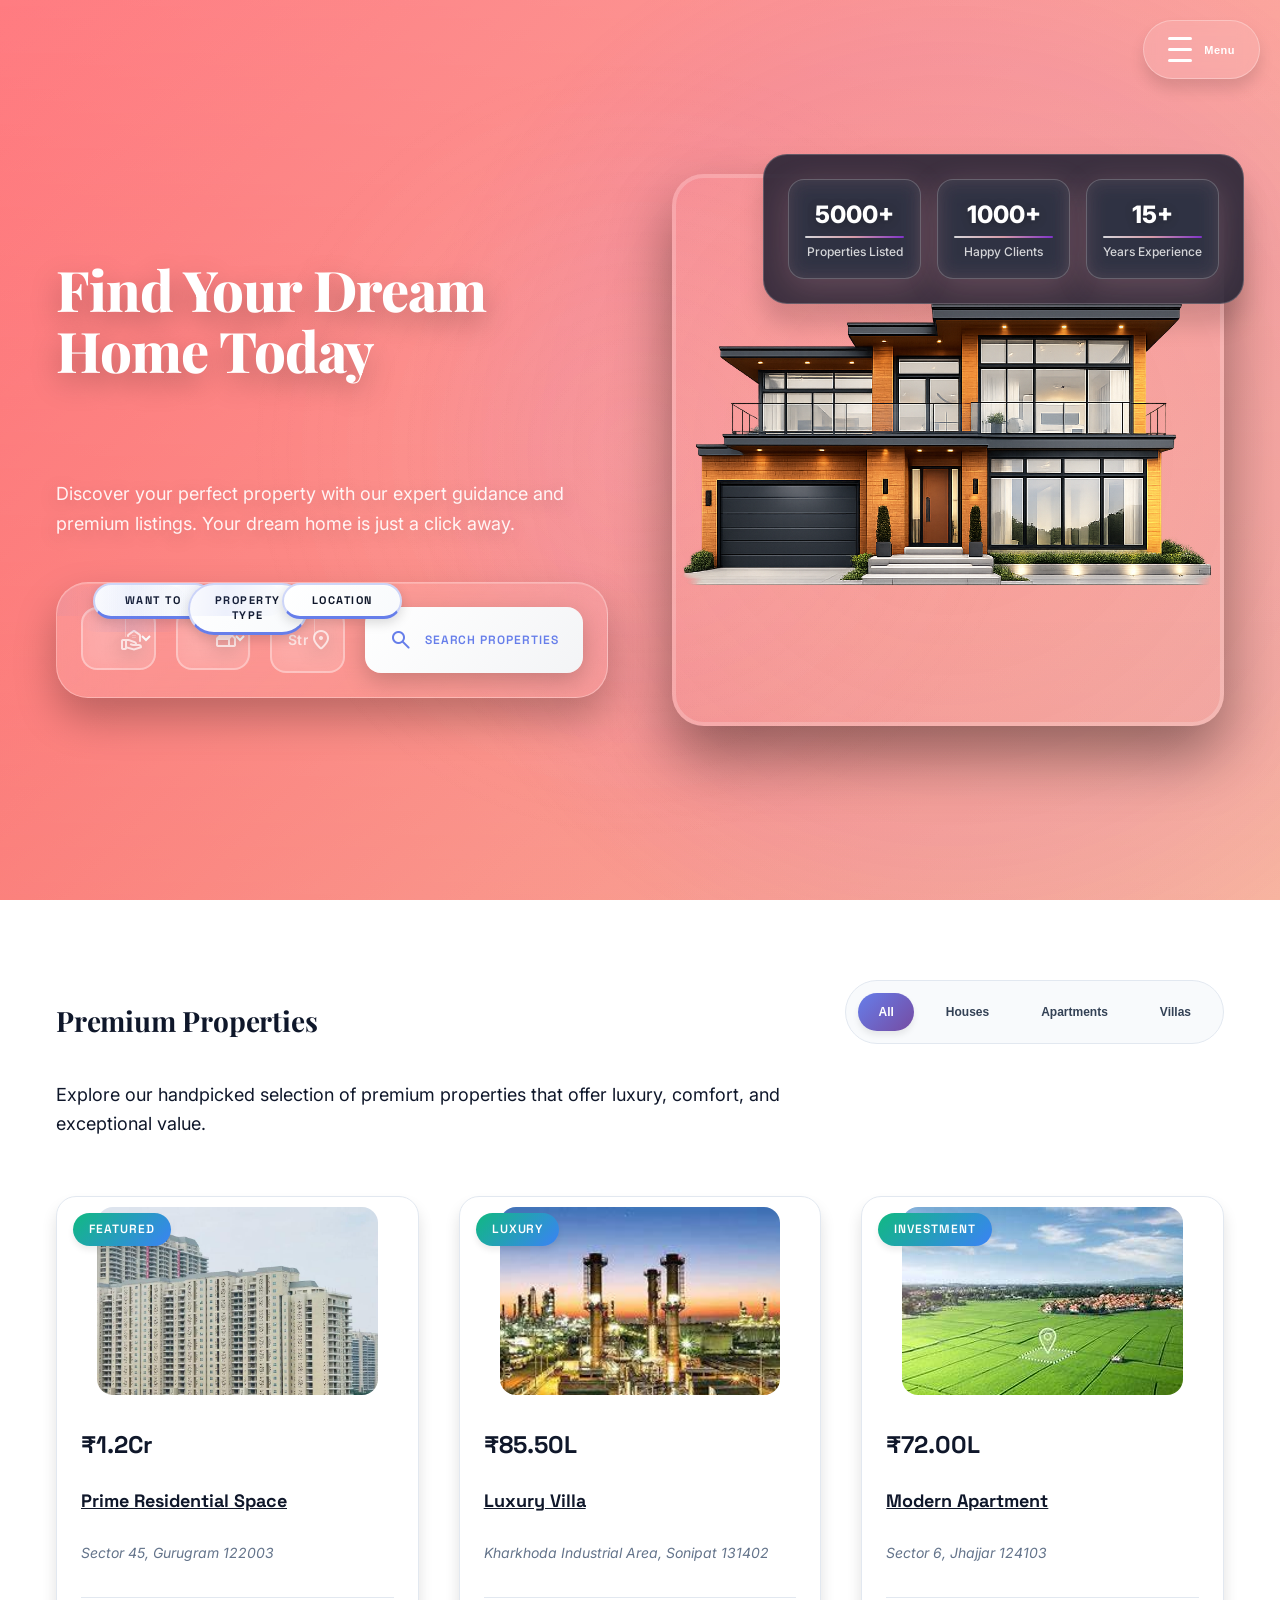
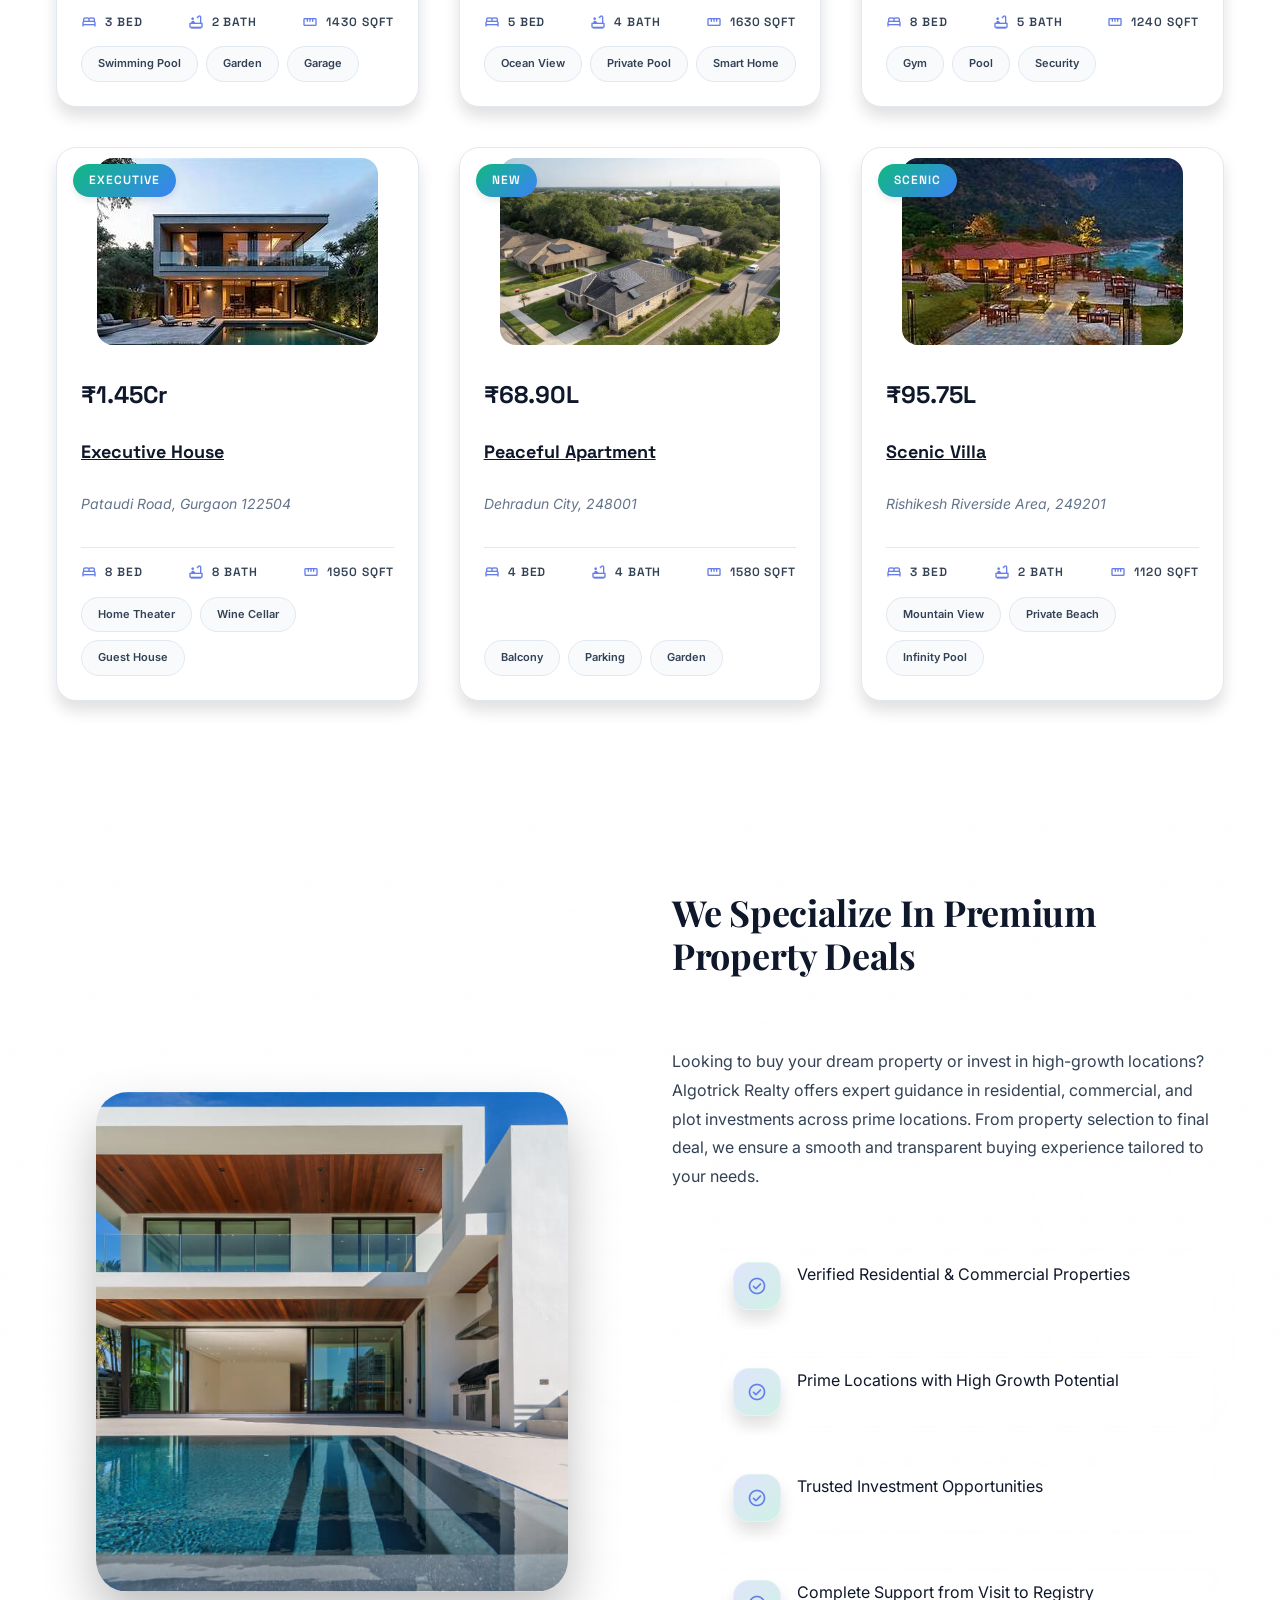
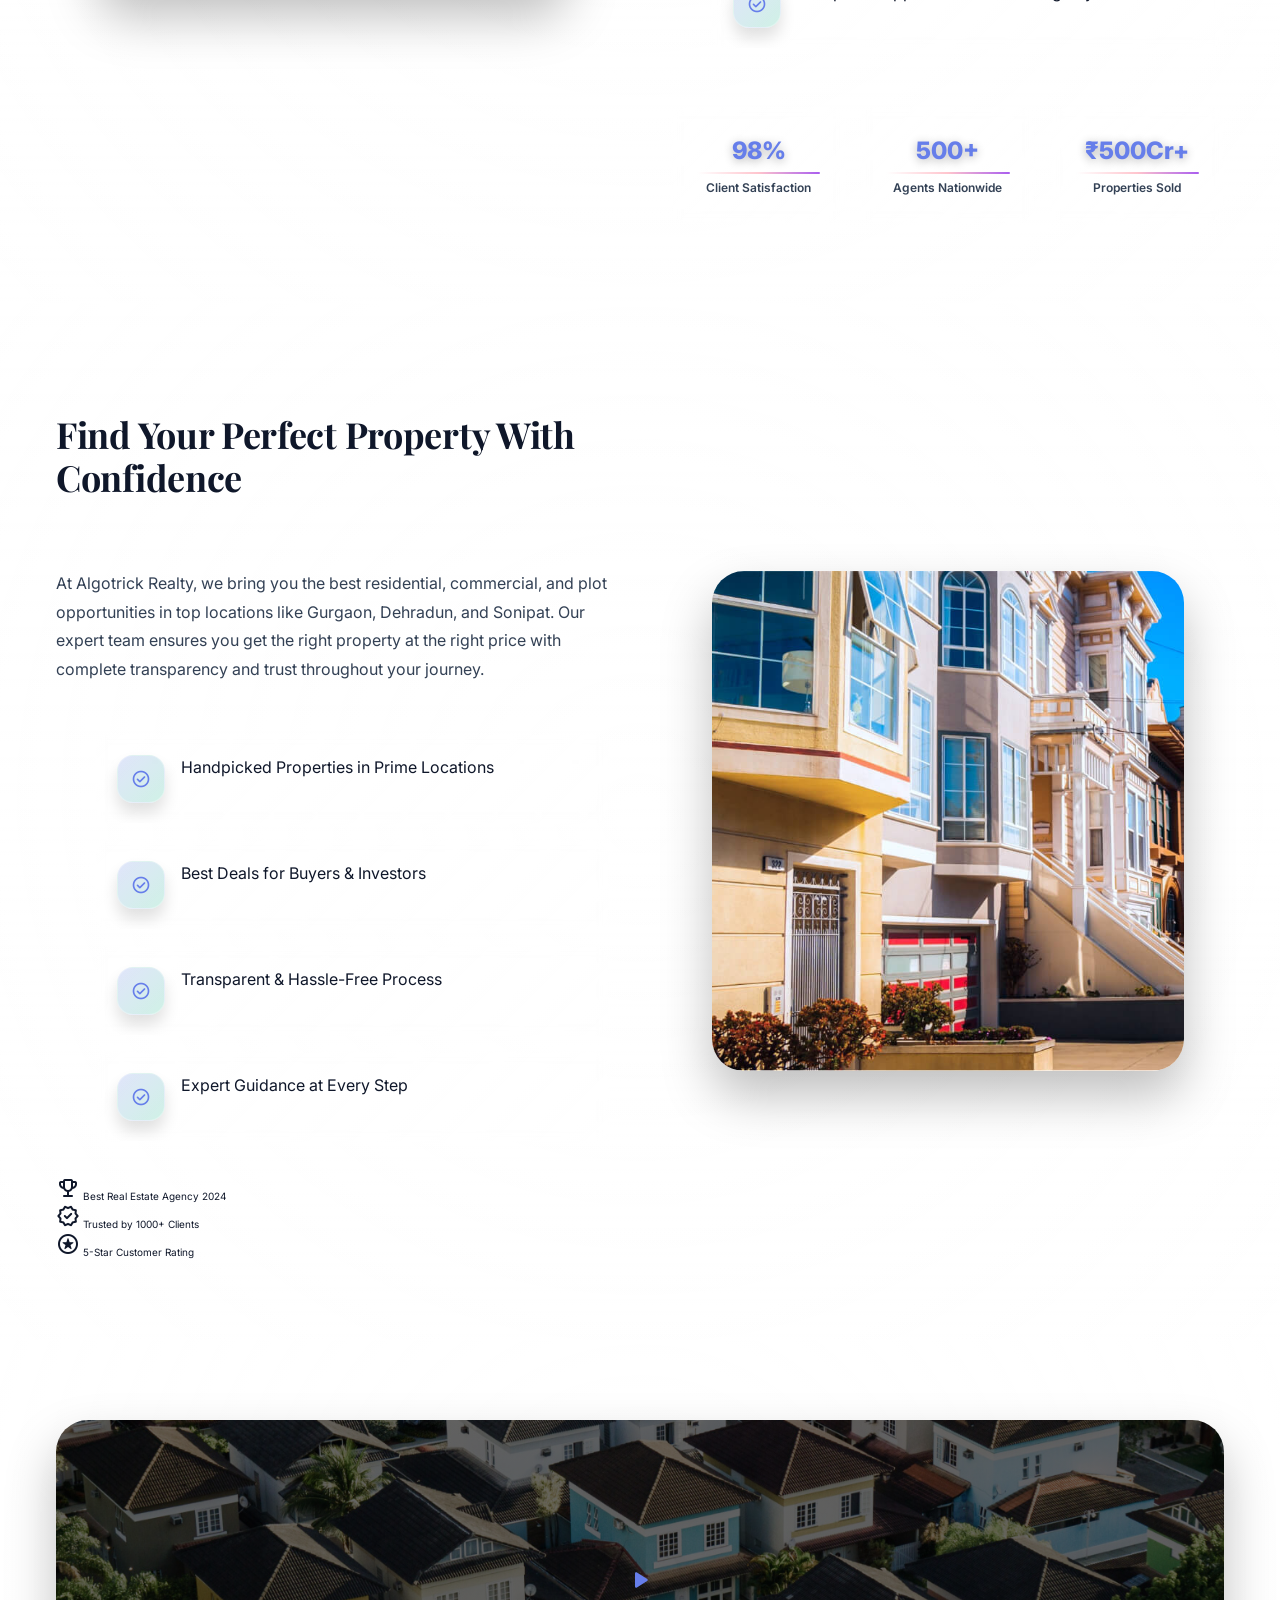
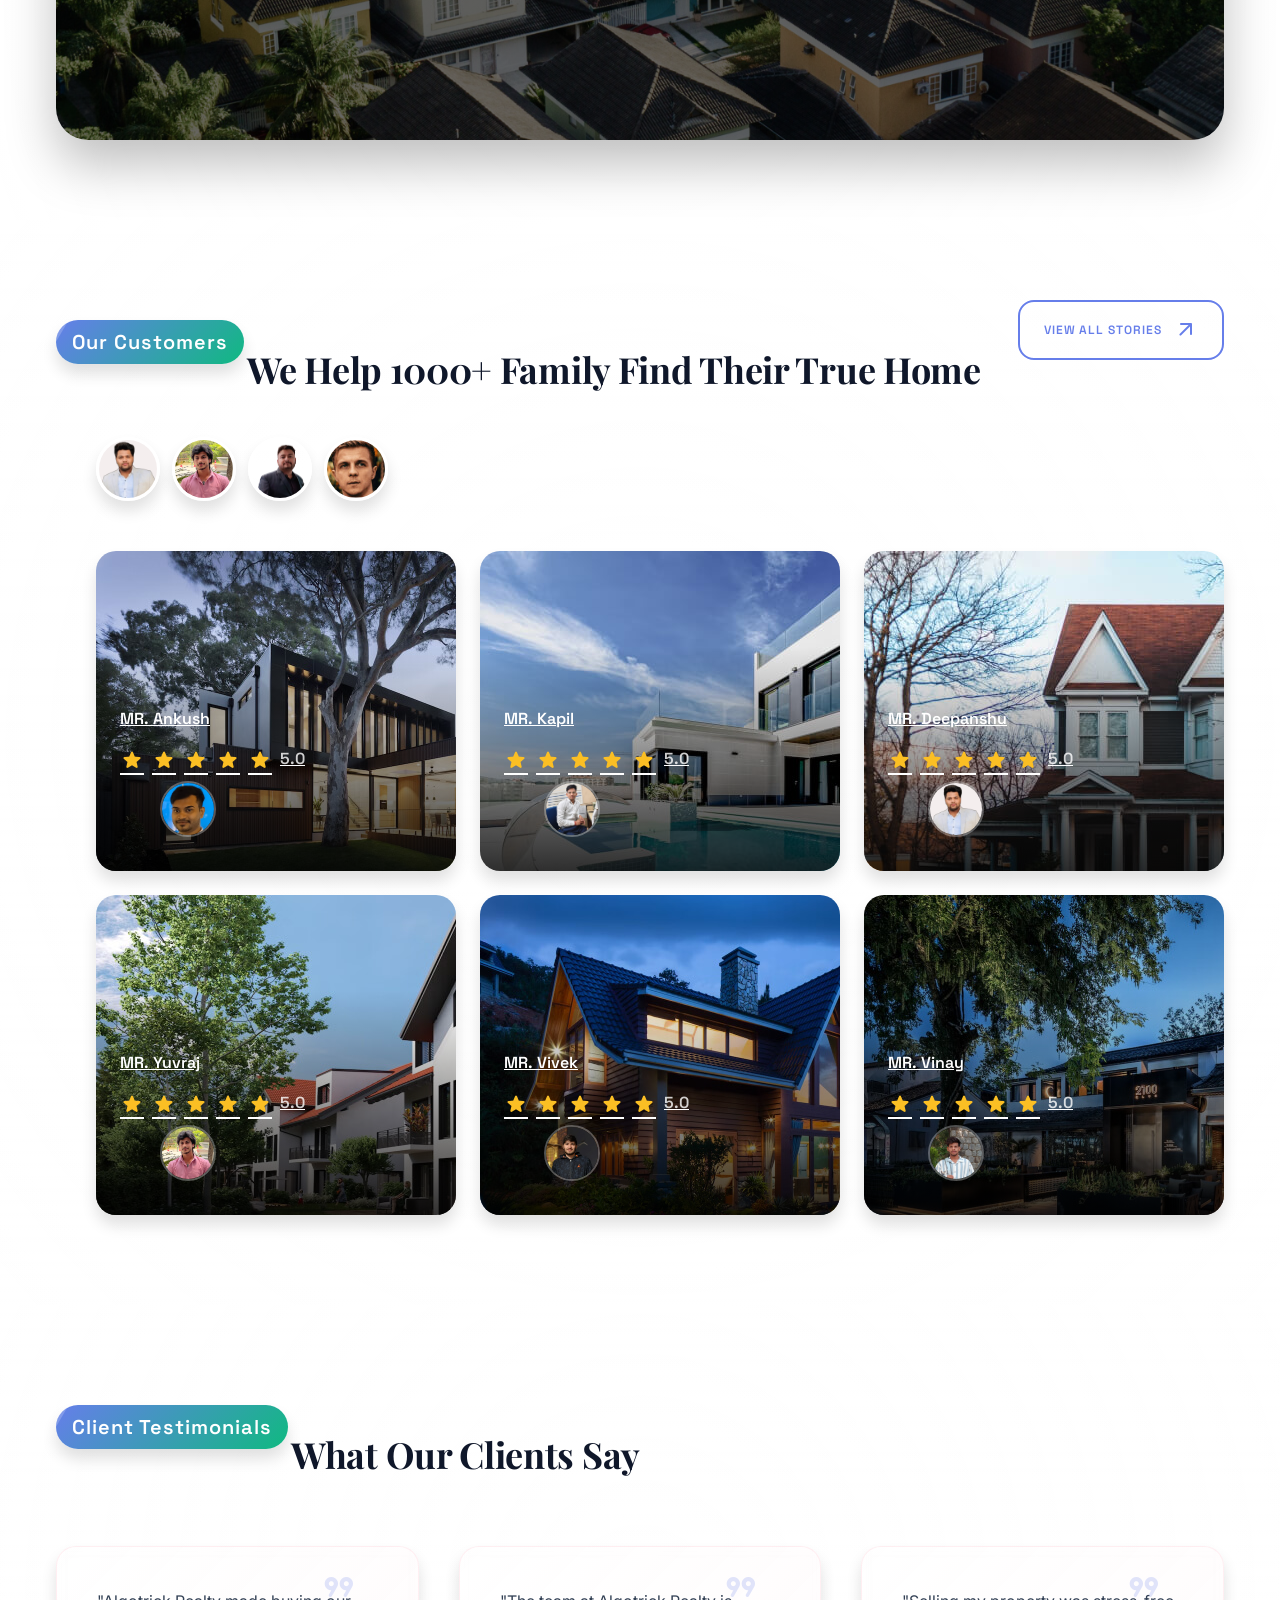
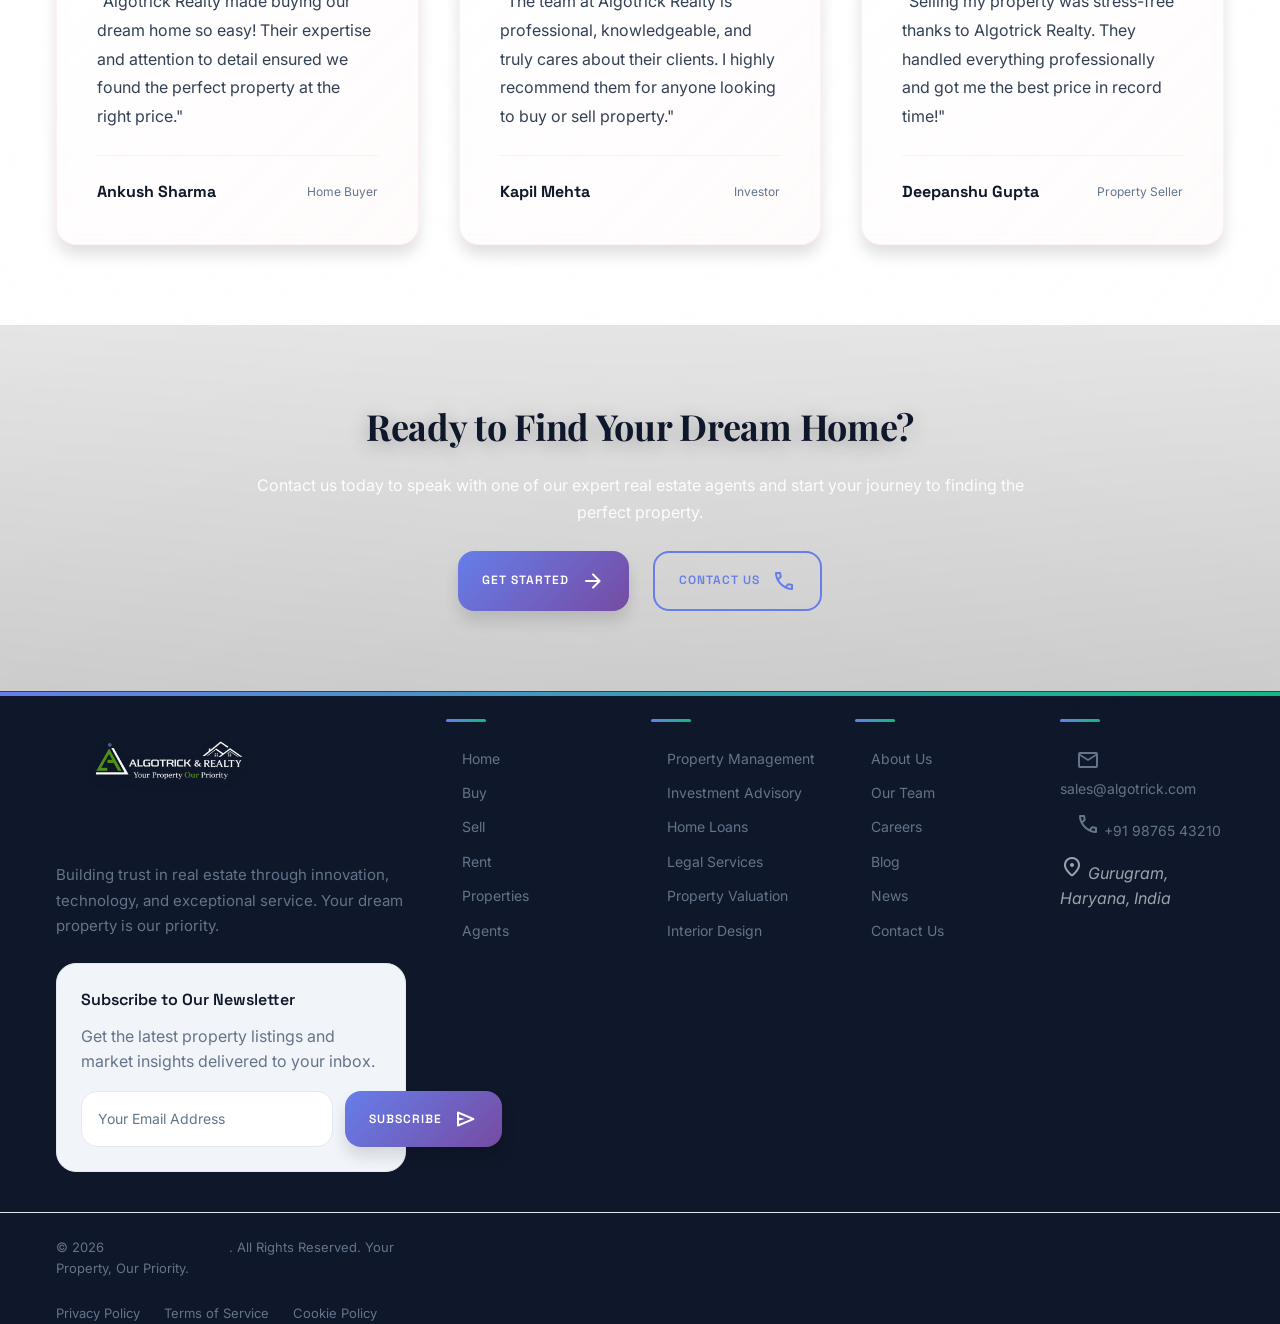
==== commit 1e6b83c6: "updated all" ====
--- a/property/real-estate/index.html
+++ b/property/real-estate/index.html
@@ -228,14 +228,14 @@
                 <button class="filter-btn" data-filter="apartment">Apartments</button>
                 <button class="filter-btn" data-filter="villa">Villas</button>
               </div>
-              <select class="sort-select" data-sort-select>
+              <!-- <select class="sort-select" data-sort-select>
                 <option value="default">Sort by</option>
                 <option value="price-low">Price: Low to High</option>
                 <option value="price-high">Price: High to Low</option>
                 <option value="bedrooms">Bedrooms</option>
                 <option value="bathrooms">Bathrooms</option>
                 <option value="area">Area</option>
-              </select>
+              </select> -->
             </div>
 
           </div>
--- a/property/real-estate/assets/css/style.css
+++ b/property/real-estate/assets/css/style.css
@@ -272,6 +272,12 @@
   #REUSED STYLE
 \*-----------------------------------*/
 
+/* Ensure all images are responsive */
+img {
+  max-width: 100%;
+  height: auto;
+}
+
 .material-symbols-rounded {
   display: inline-block;
   width: 1em;
@@ -568,7 +574,6 @@
   padding: 0;
   margin: 0;
   box-sizing: border-box;
-  box-shadow: var(--shadow-4);
 }
 
 [data-theme="dark"] .header {
@@ -2215,6 +2220,7 @@
   font-weight: 800;
   color: var(--primary-100);
   display: block;
+  display: block;
   margin-bottom: var(--space-2);
 }
 
@@ -2934,6 +2940,39 @@
 /*-----------------------------------*\
   #MEDIA QUERIES
 \*-----------------------------------*/
+
+/* Additional Media Queries for Enhanced Responsiveness */
+@media (max-width: 480px) {
+  .hero-title {
+    font-size: 3rem; /* Adjust hero title size */
+  }
+
+  .body-large {
+    font-size: 1.4rem; /* Adjust body text size */
+  }
+
+  .property-list {
+    grid-template-columns: 1fr; /* Stack property cards on small screens */
+  }
+
+  .footer .container {
+    grid-template-columns: 1fr; /* Stack footer items */
+  }
+
+  .search-bar {
+    grid-template-columns: 1fr; /* Stack search bar items */
+  }
+}
+
+@media (max-width: 768px) {
+  .hero {
+    padding: var(--space-8) 0; /* Adjust padding for hero section */
+  }
+
+  .navbar-mobile {
+    width: 100%; /* Full width for mobile navbar */
+  }
+}
 
 /* Mobile First */
 @media (max-width: 767px) {
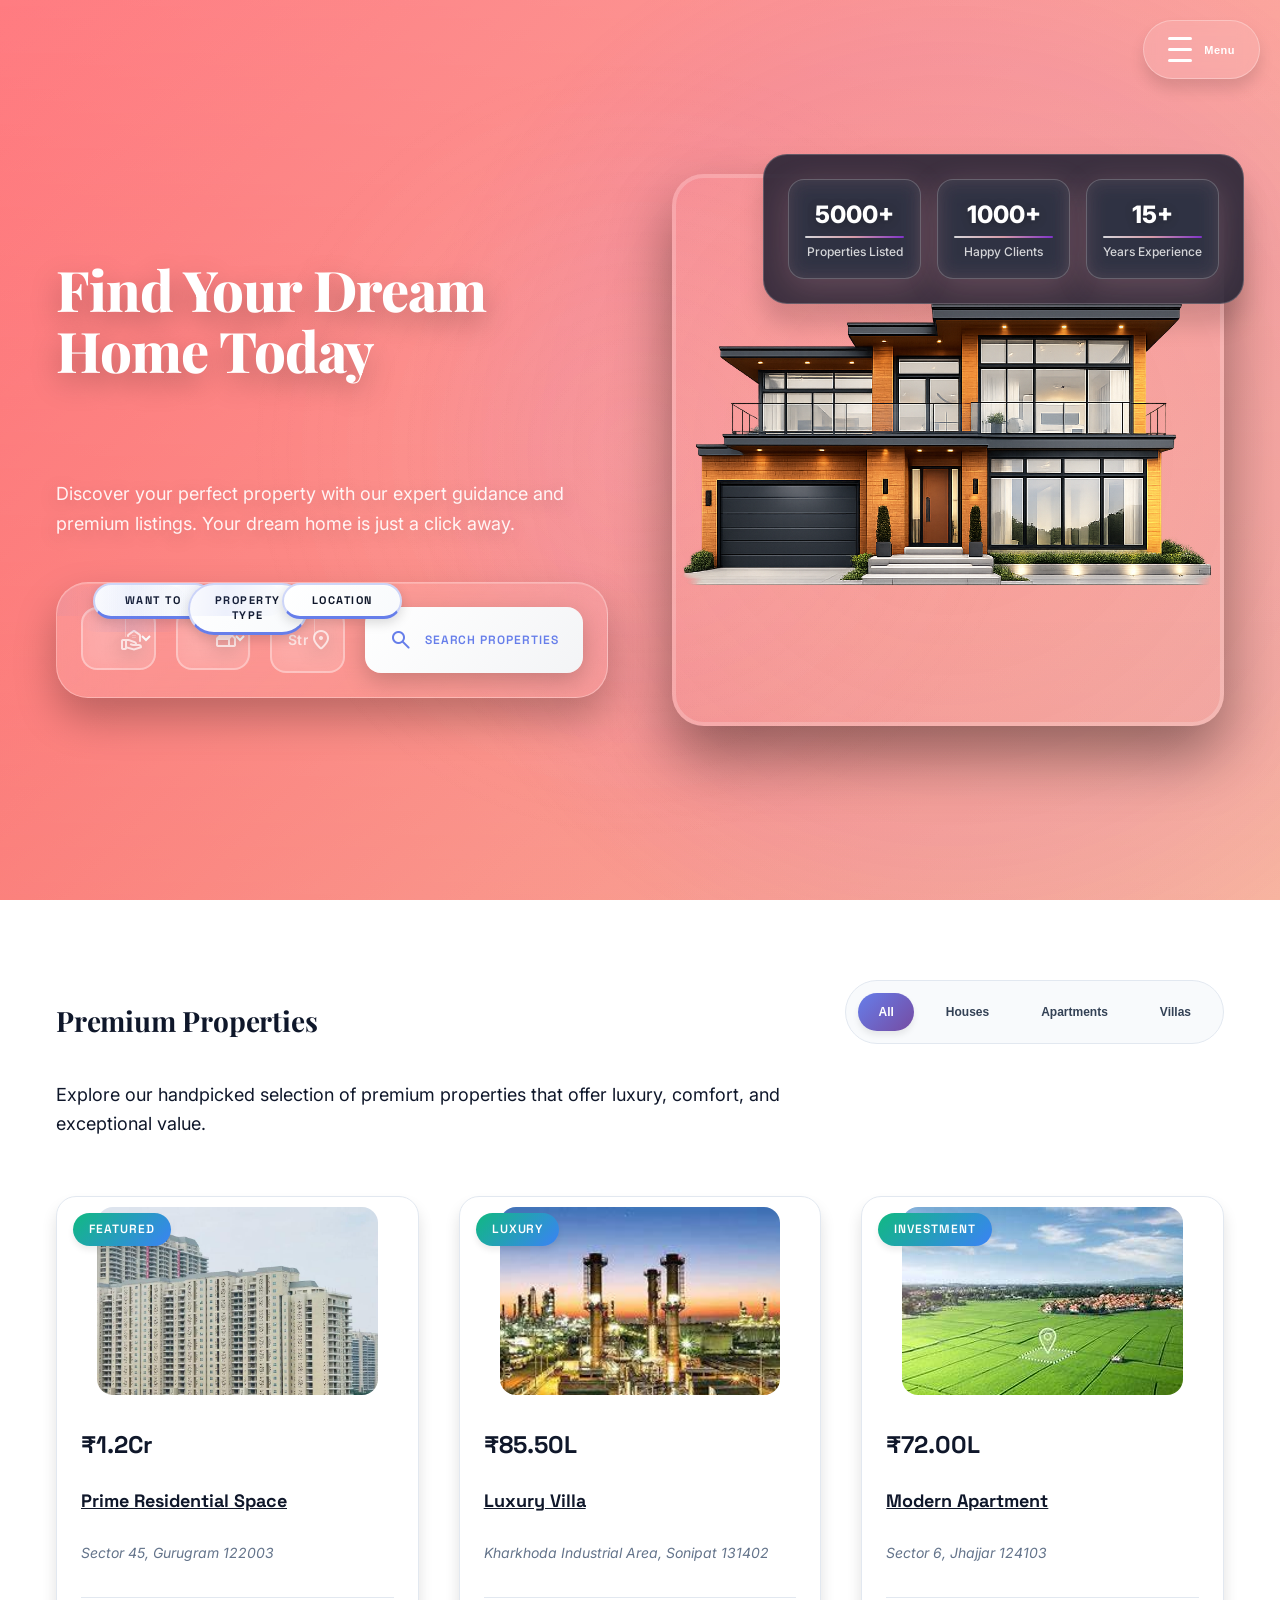
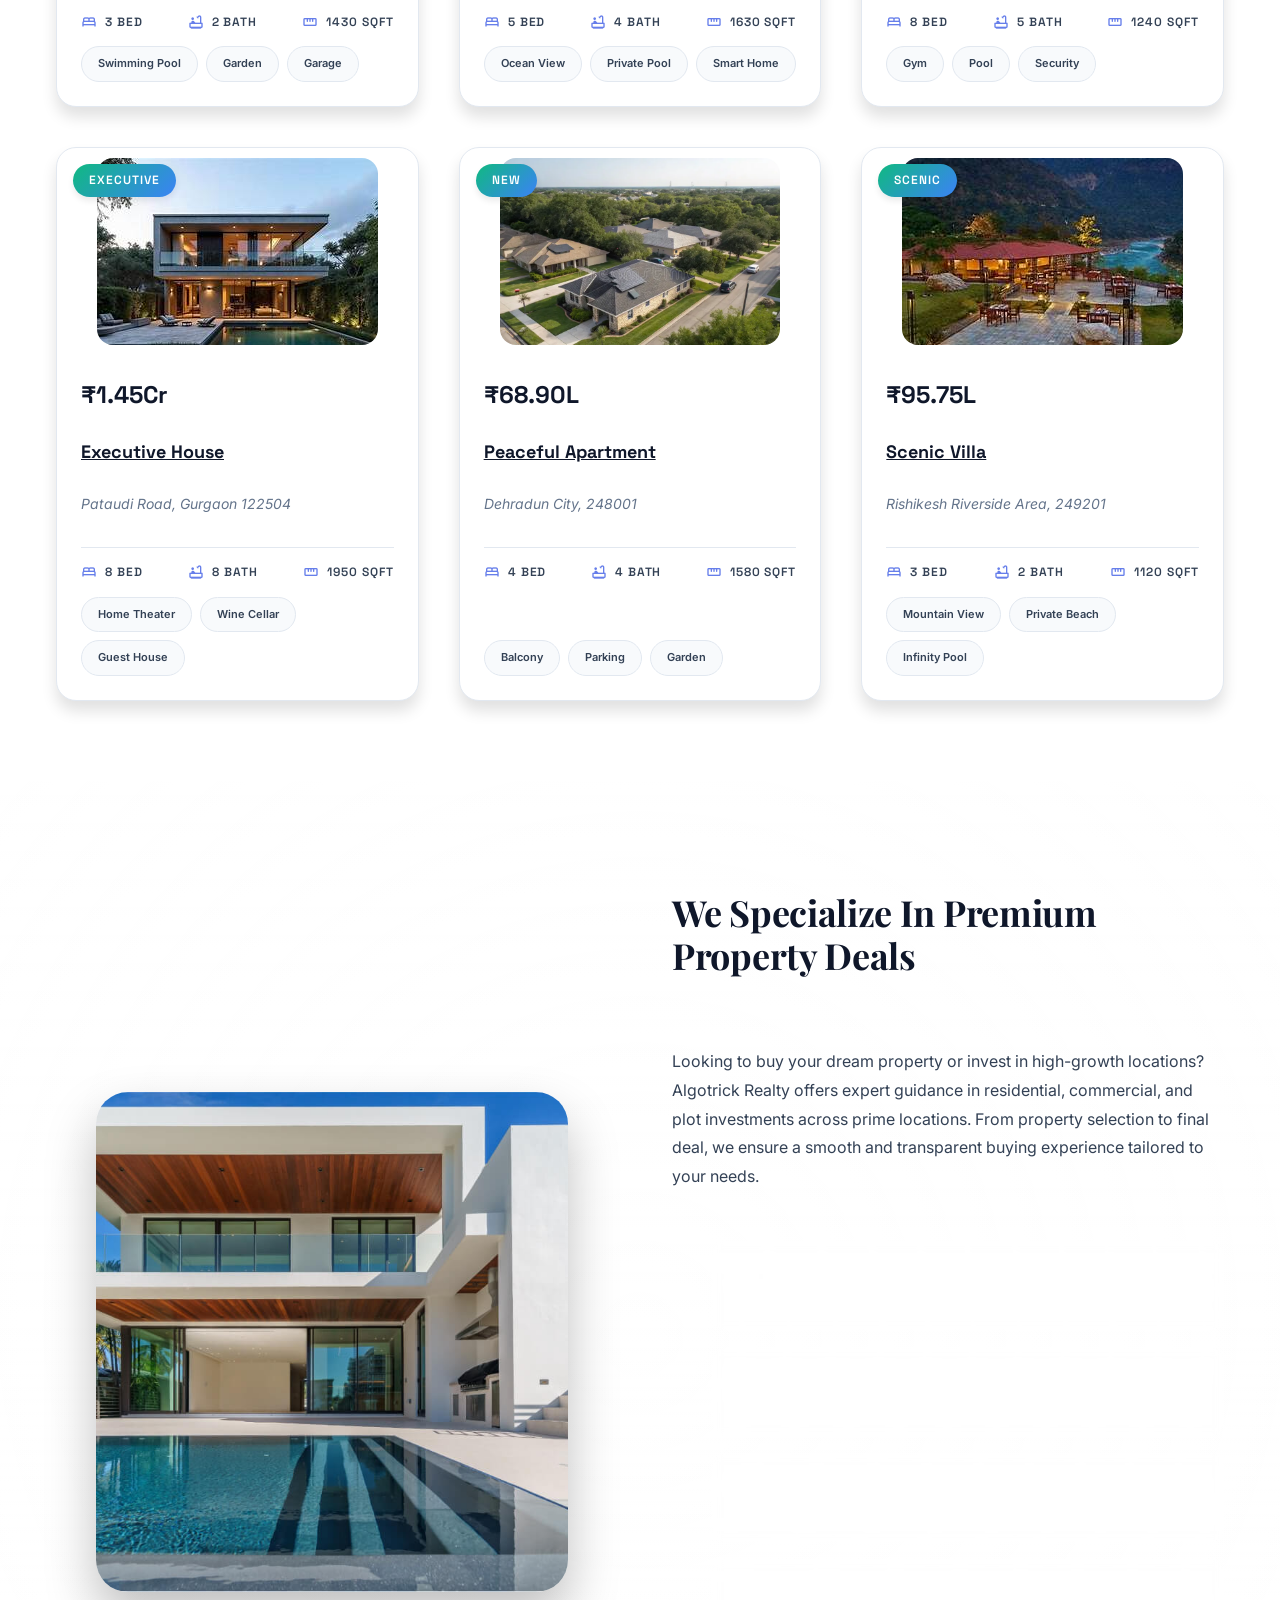
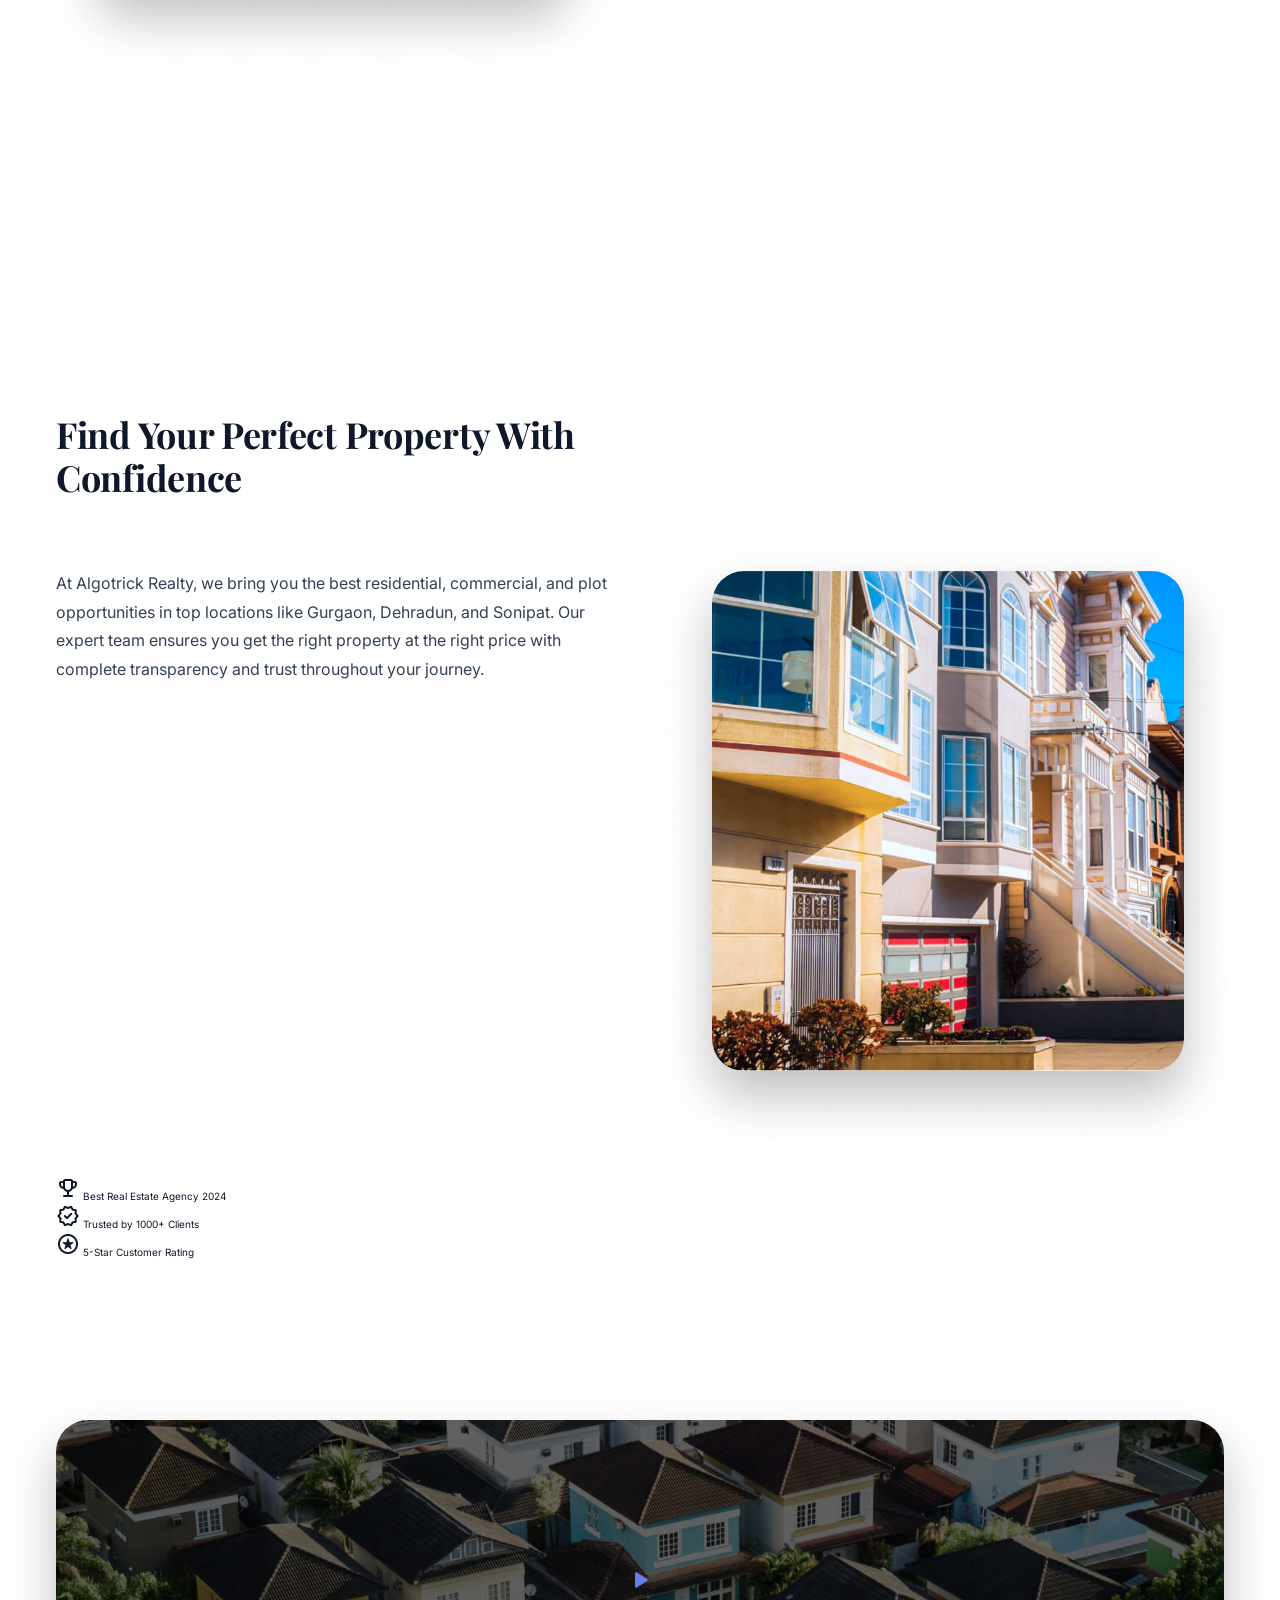
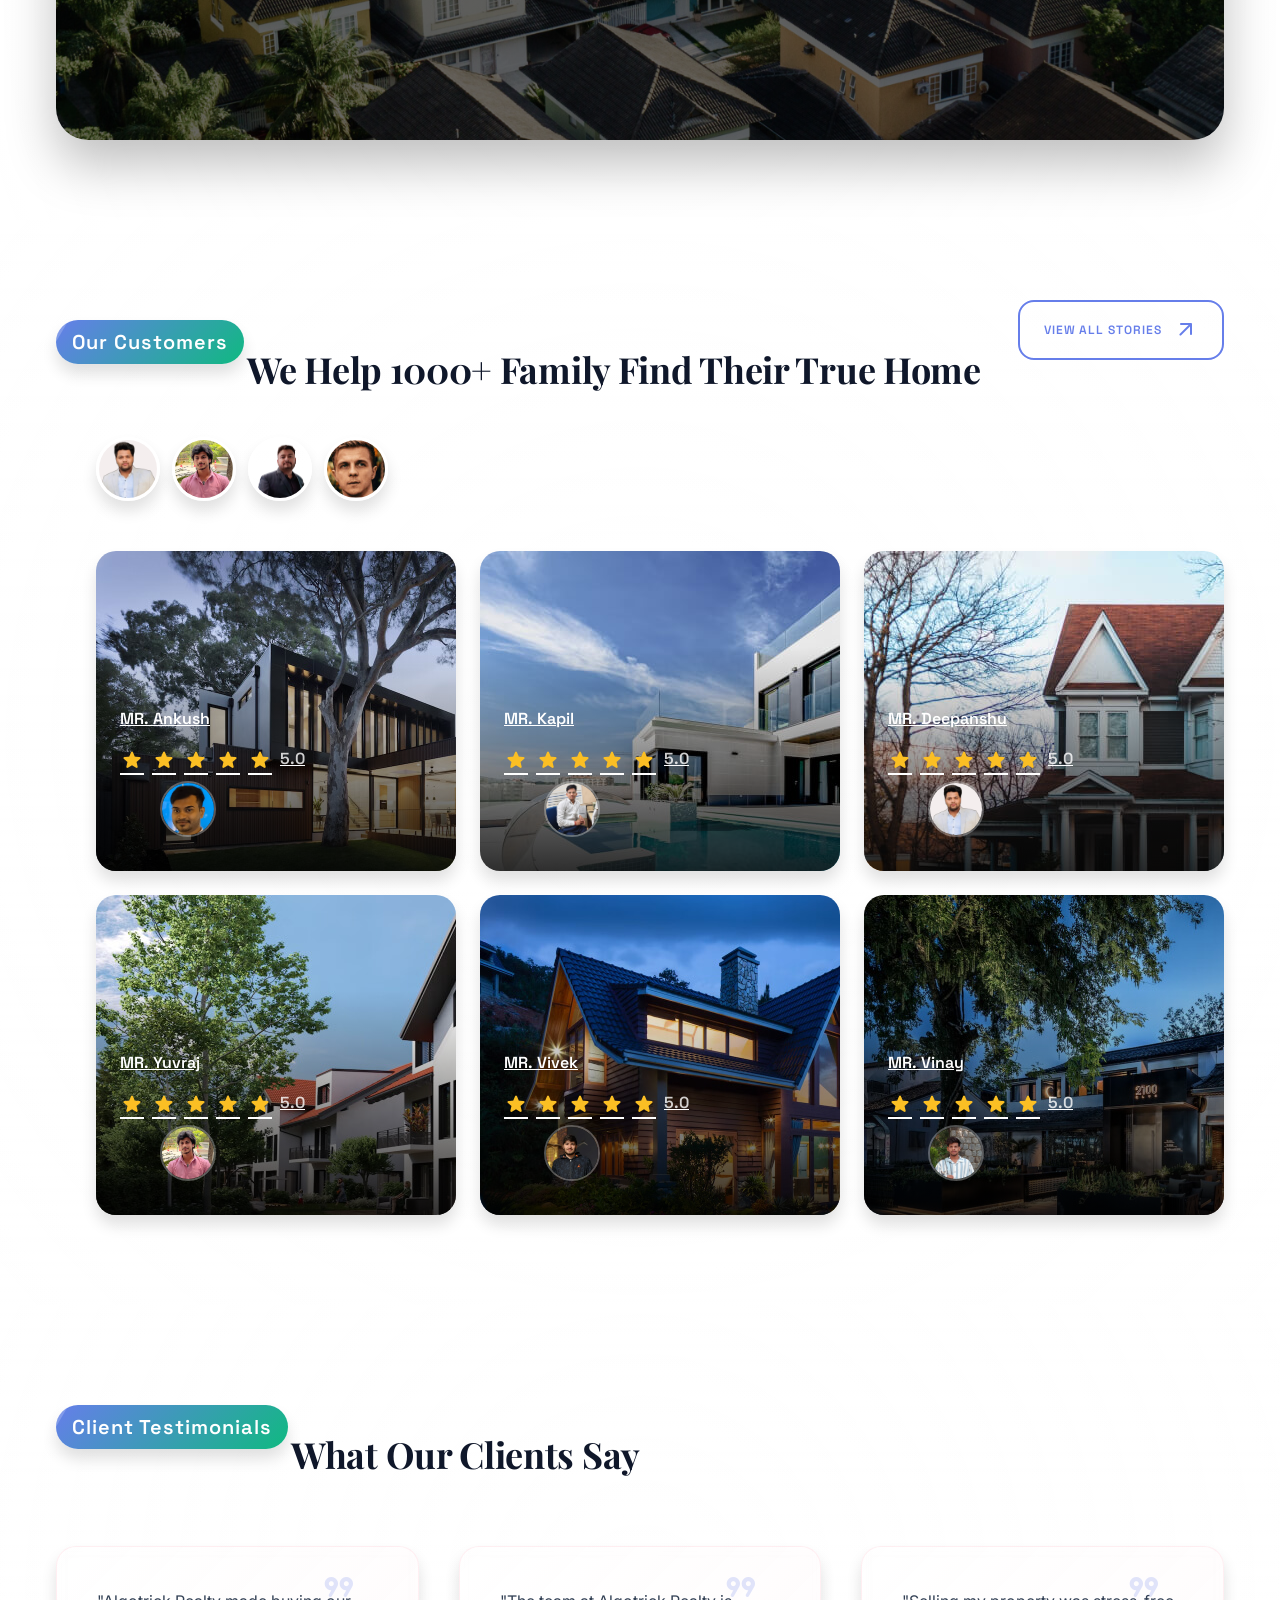
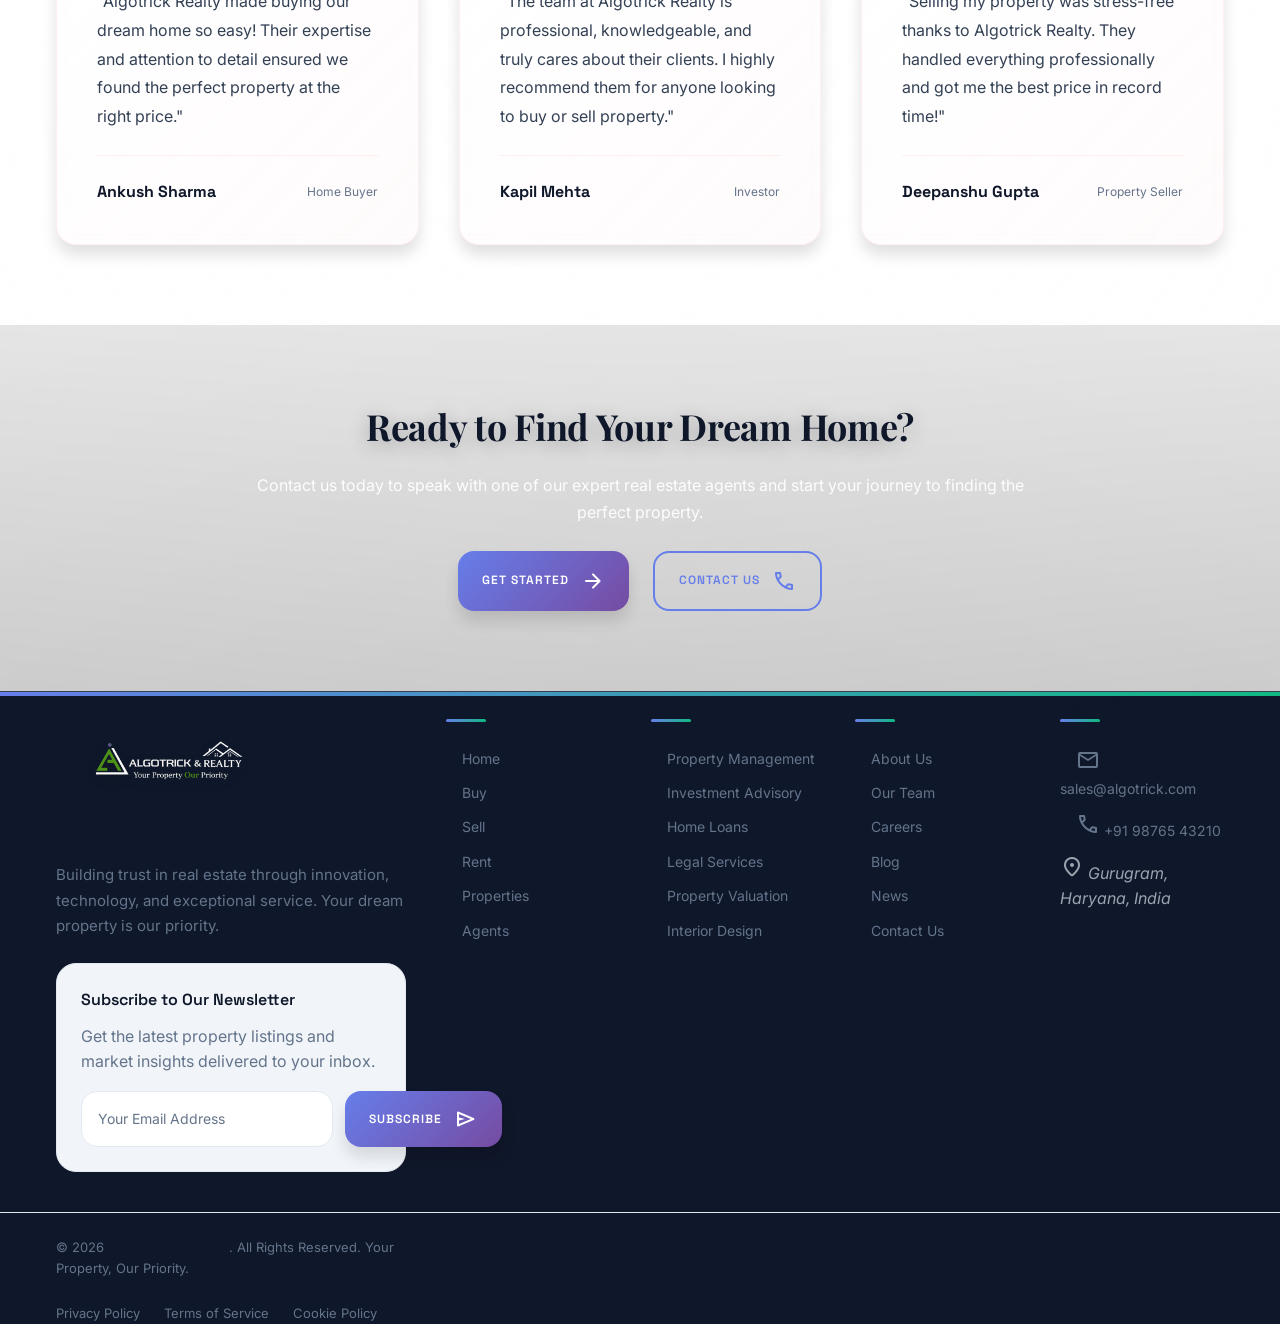
==== commit 4d5c81f3: "updated all" ====
--- a/property/real-estate/index.html
+++ b/property/real-estate/index.html
@@ -281,7 +281,7 @@
                 </div>
               </div>
             </div>
-
+            
             <div class="card" data-aos="fade-up" data-aos-delay="200" data-type="villa" data-price="85500000" data-bedrooms="5" data-bathrooms="4" data-area="1630" data-property-id="prop-2">
               <div class="card-banner">
                 <figure class="img-holder" style="--width: 585; --height: 390;">
--- a/property/real-estate/assets/css/style.css
+++ b/property/real-estate/assets/css/style.css
@@ -190,7 +190,7 @@
   letter-spacing: -0.3px;
   font-family: var(--font-display);
 }
-
+      
 .headline-small {
   font-size: 2.8rem;
   line-height: 1.3;
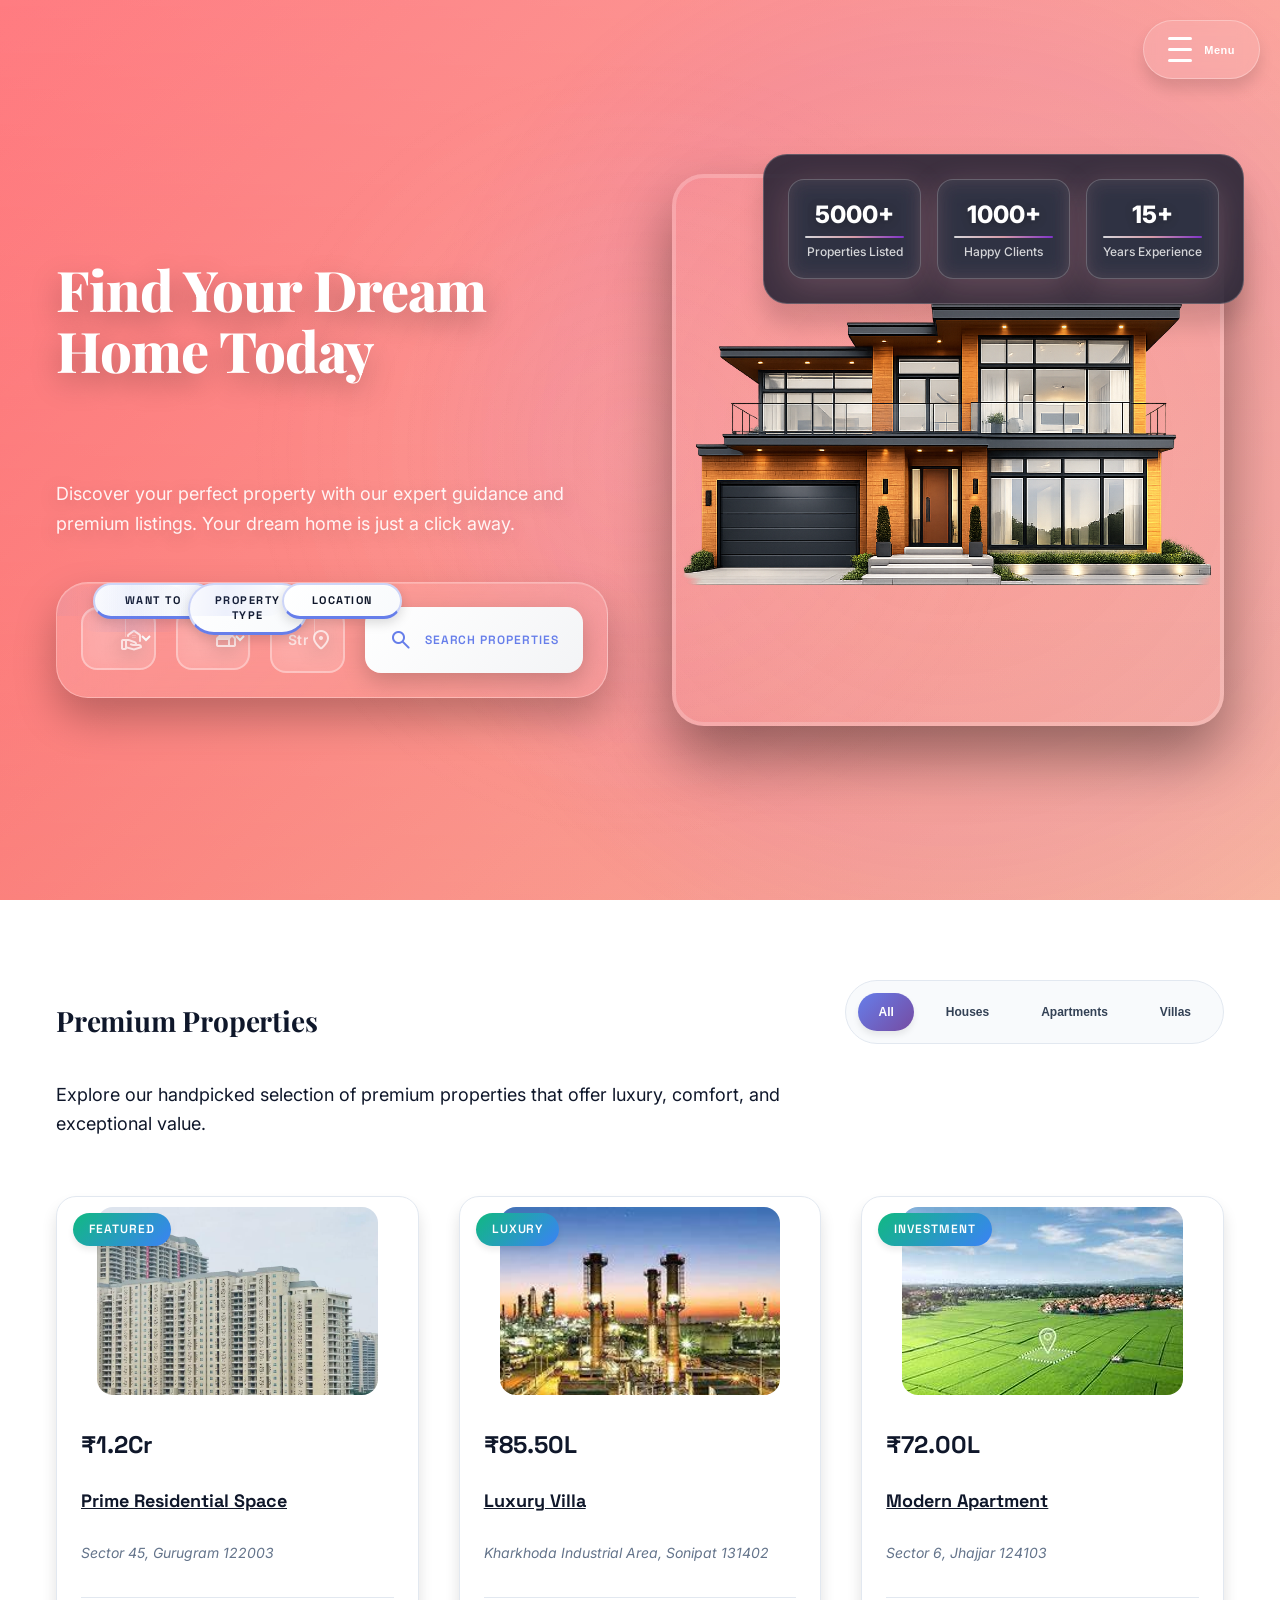
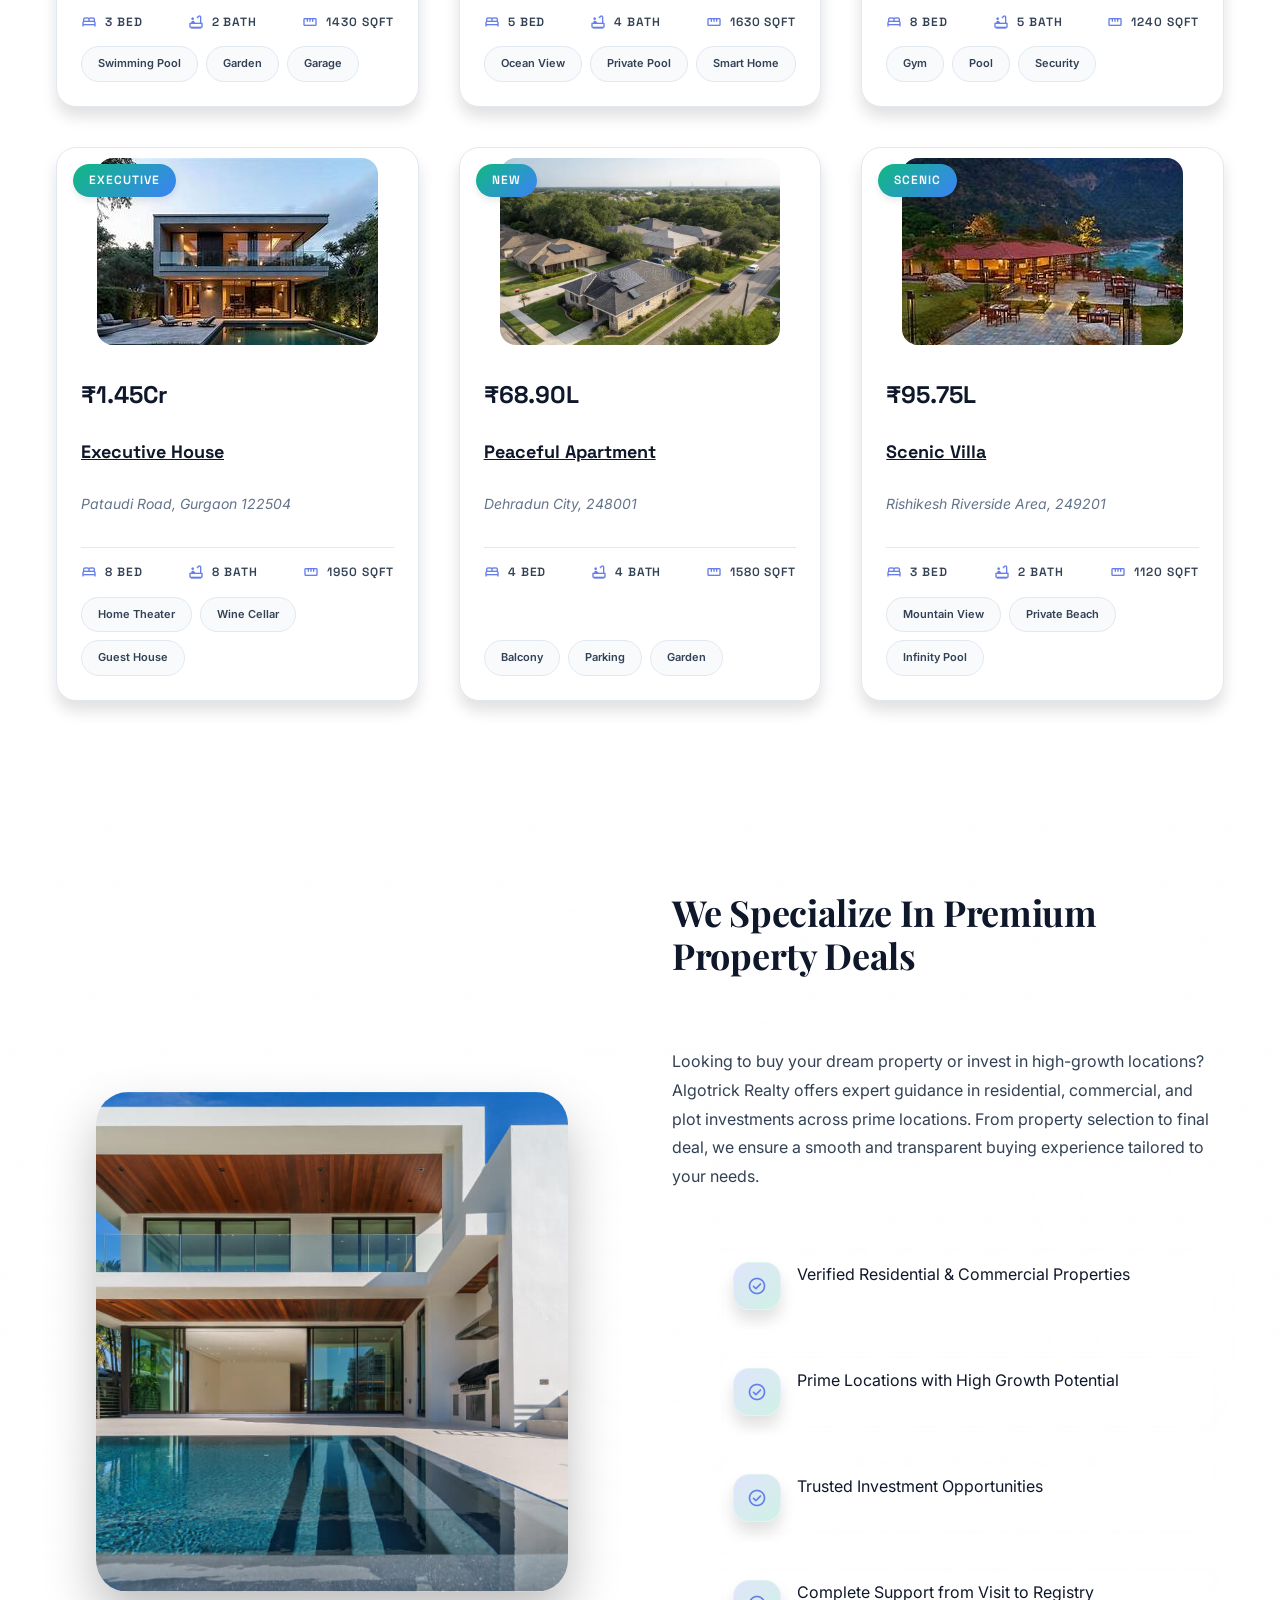
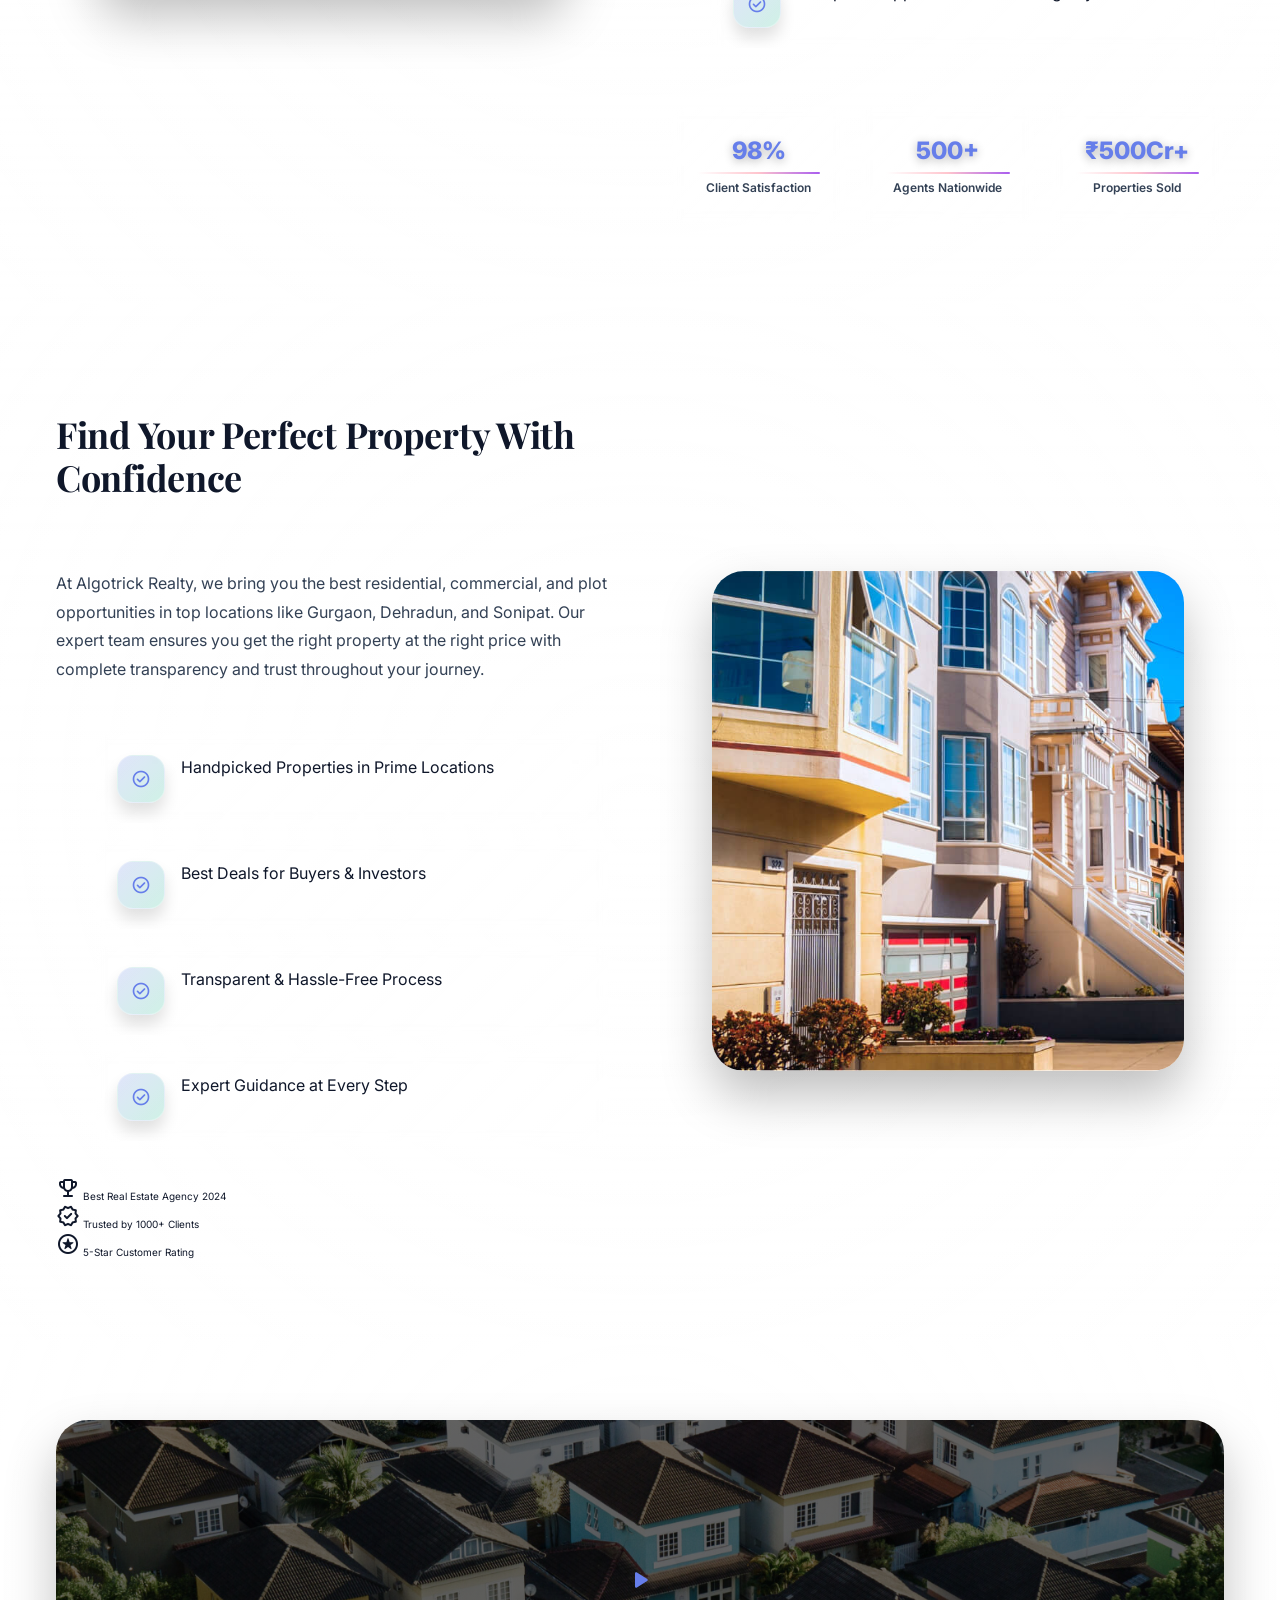
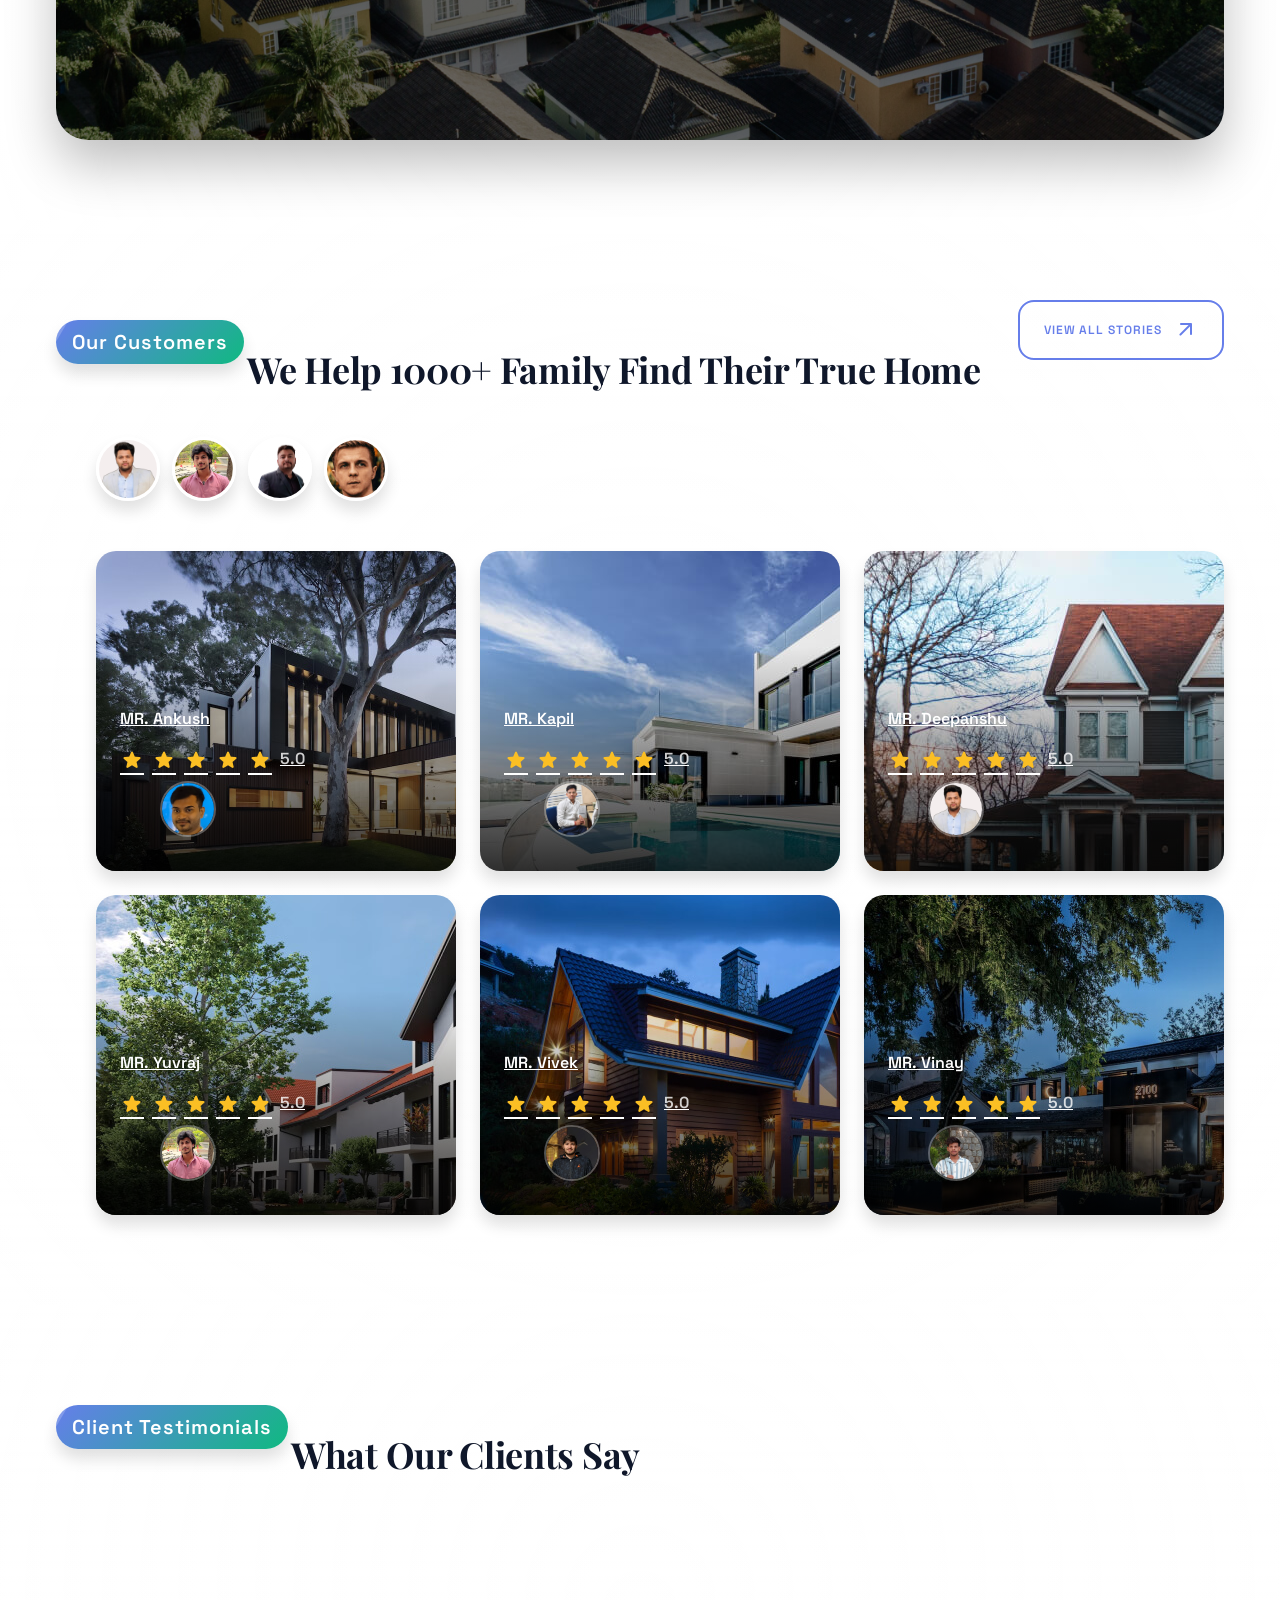
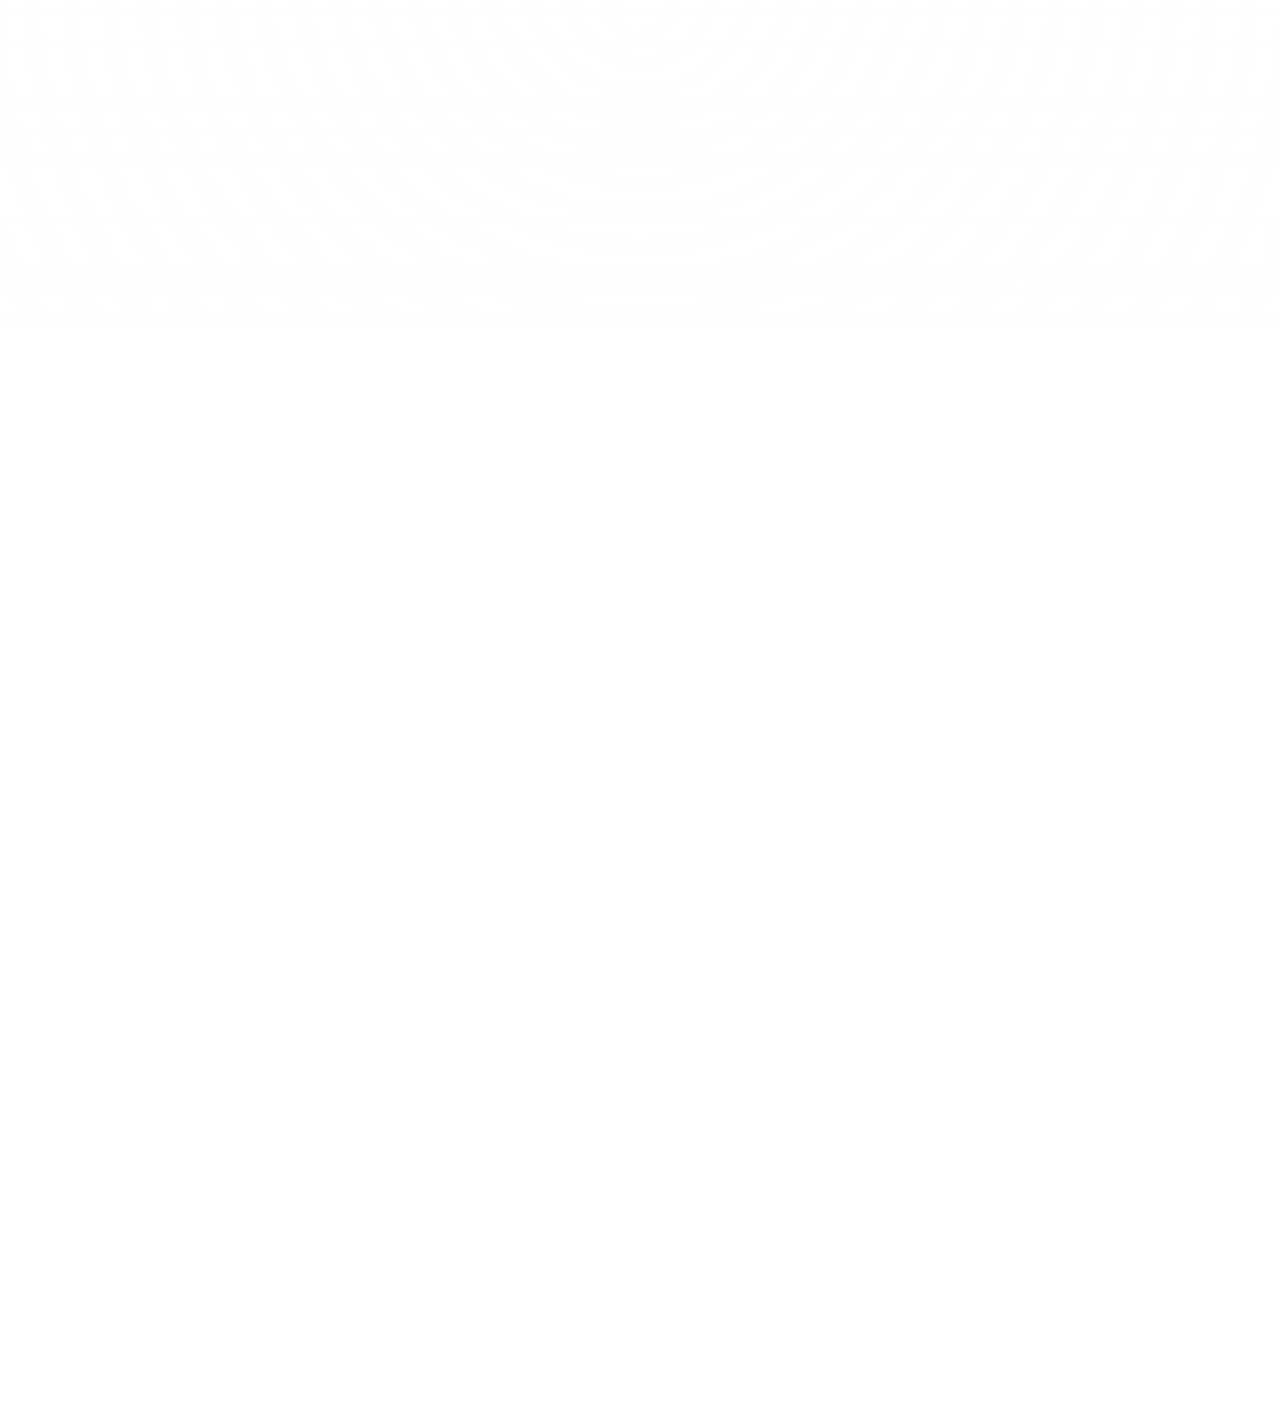
==== commit 7e25d234: "updated all" ====
--- a/property/real-estate/index.html
+++ b/property/real-estate/index.html
@@ -12,7 +12,7 @@
   <meta name="description" content="This is a realestate website developed by codewithsadee">
 
   <!-- 
-    - favicon 
+    - favicon
   -->
   <link rel="shortcut icon" href="./favicon.svg" type="image/svg+xml">
 
@@ -104,12 +104,12 @@
             <span class="hamburger-label">Gallery</span>
           </a>
         </li>
-        <li class="hamburger-item">
-          <a href="About/index.html" class="hamburger-link">
-            <span class="hamburger-icon">🏢</span>
-            <span class="hamburger-label">About</span>
-          </a>
-        </li>
+<li class="hamburger-item">
+  <a href="About/index.html" class="hamburger-link">
+    <span class="hamburger-icon">🏢</span>
+    <span class="hamburger-label">About</span>
+  </a>
+</li>
       </ul>
     </nav>
   </div>
--- a/property/real-estate/assets/css/style.css
+++ b/property/real-estate/assets/css/style.css
@@ -956,7 +956,8 @@
 
 /* Remove old navbar styles */
 .navbar {
-  display: none;
+  height: 100px; /* Set navbar height to 100px */
+  /* existing styles */
 }
 
 .navbar-list {
@@ -3439,7 +3440,7 @@
   top: 0;
   left: -100%;
   width: 300px;
-  height: 100vh;
+  height: 20vh;
   background: var(--bg-primary);
   border-right: 1px solid var(--border-color);
   box-shadow: var(--shadow-5);
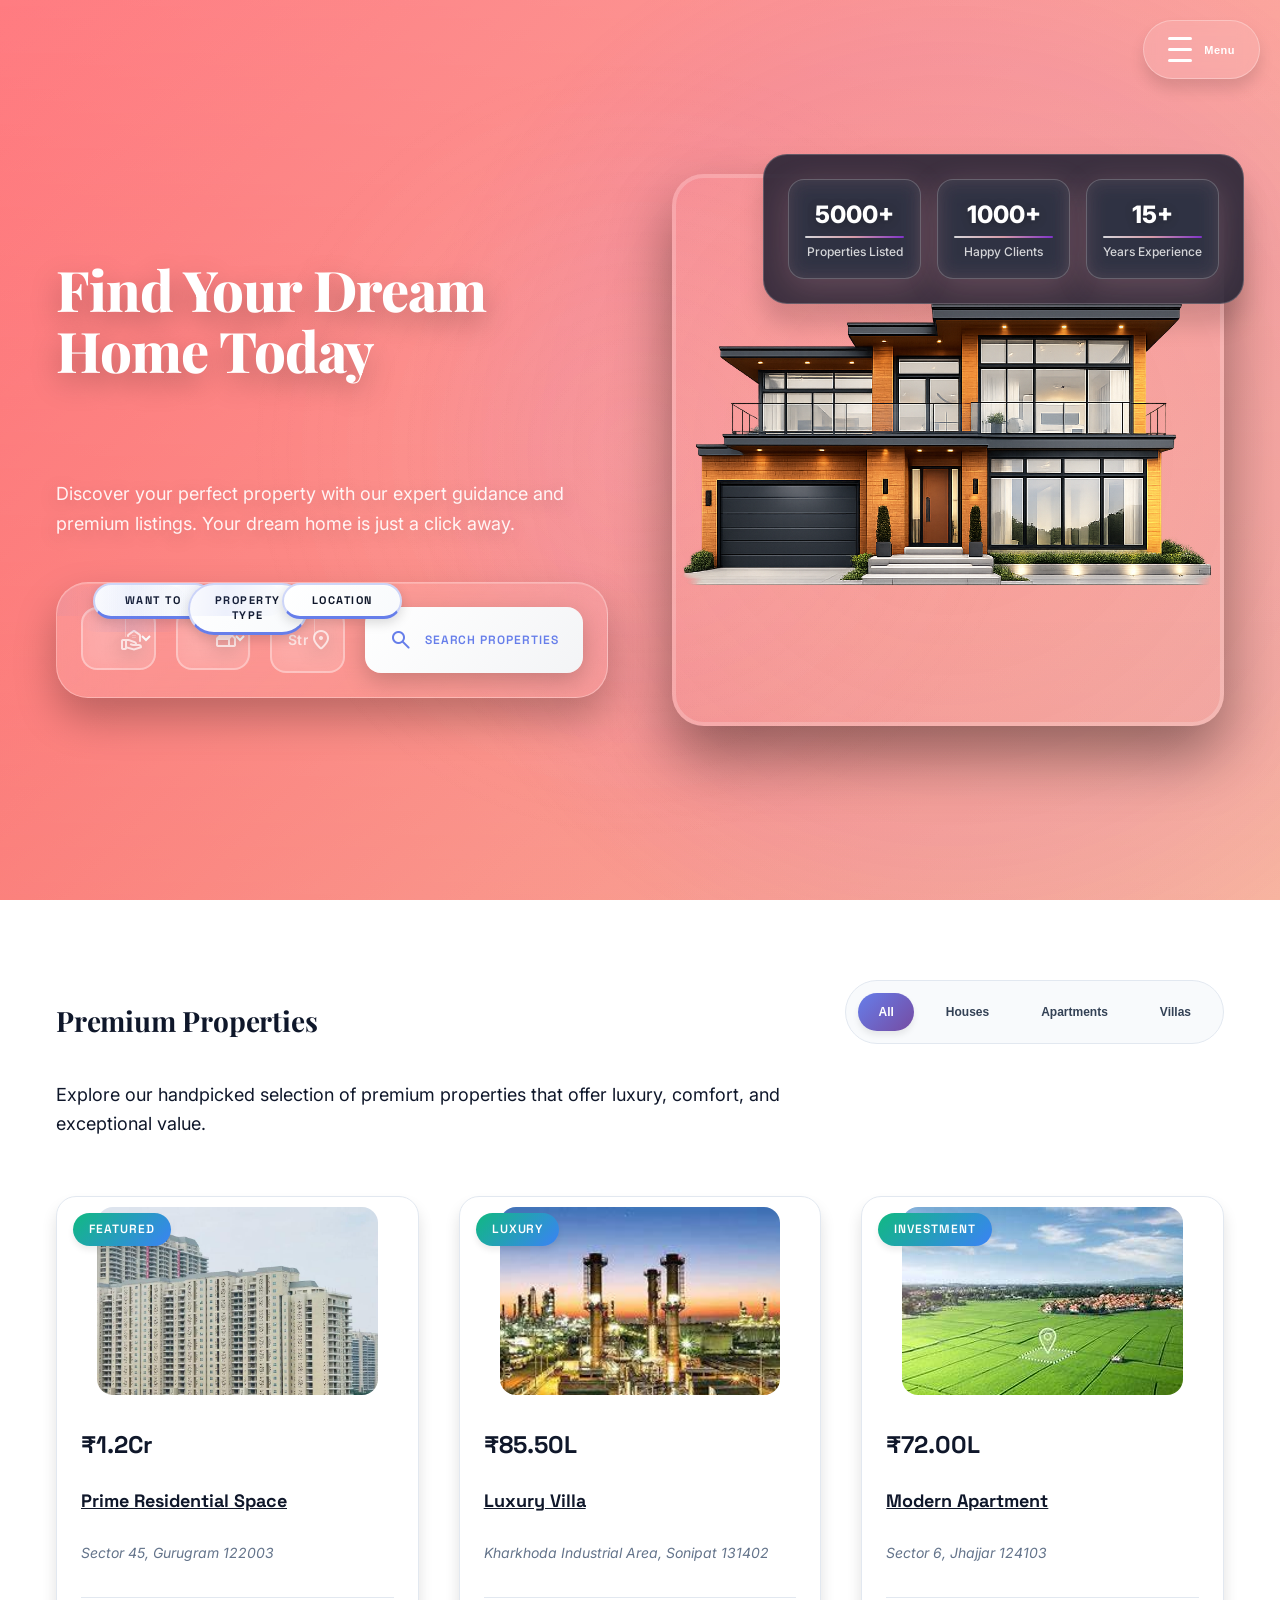
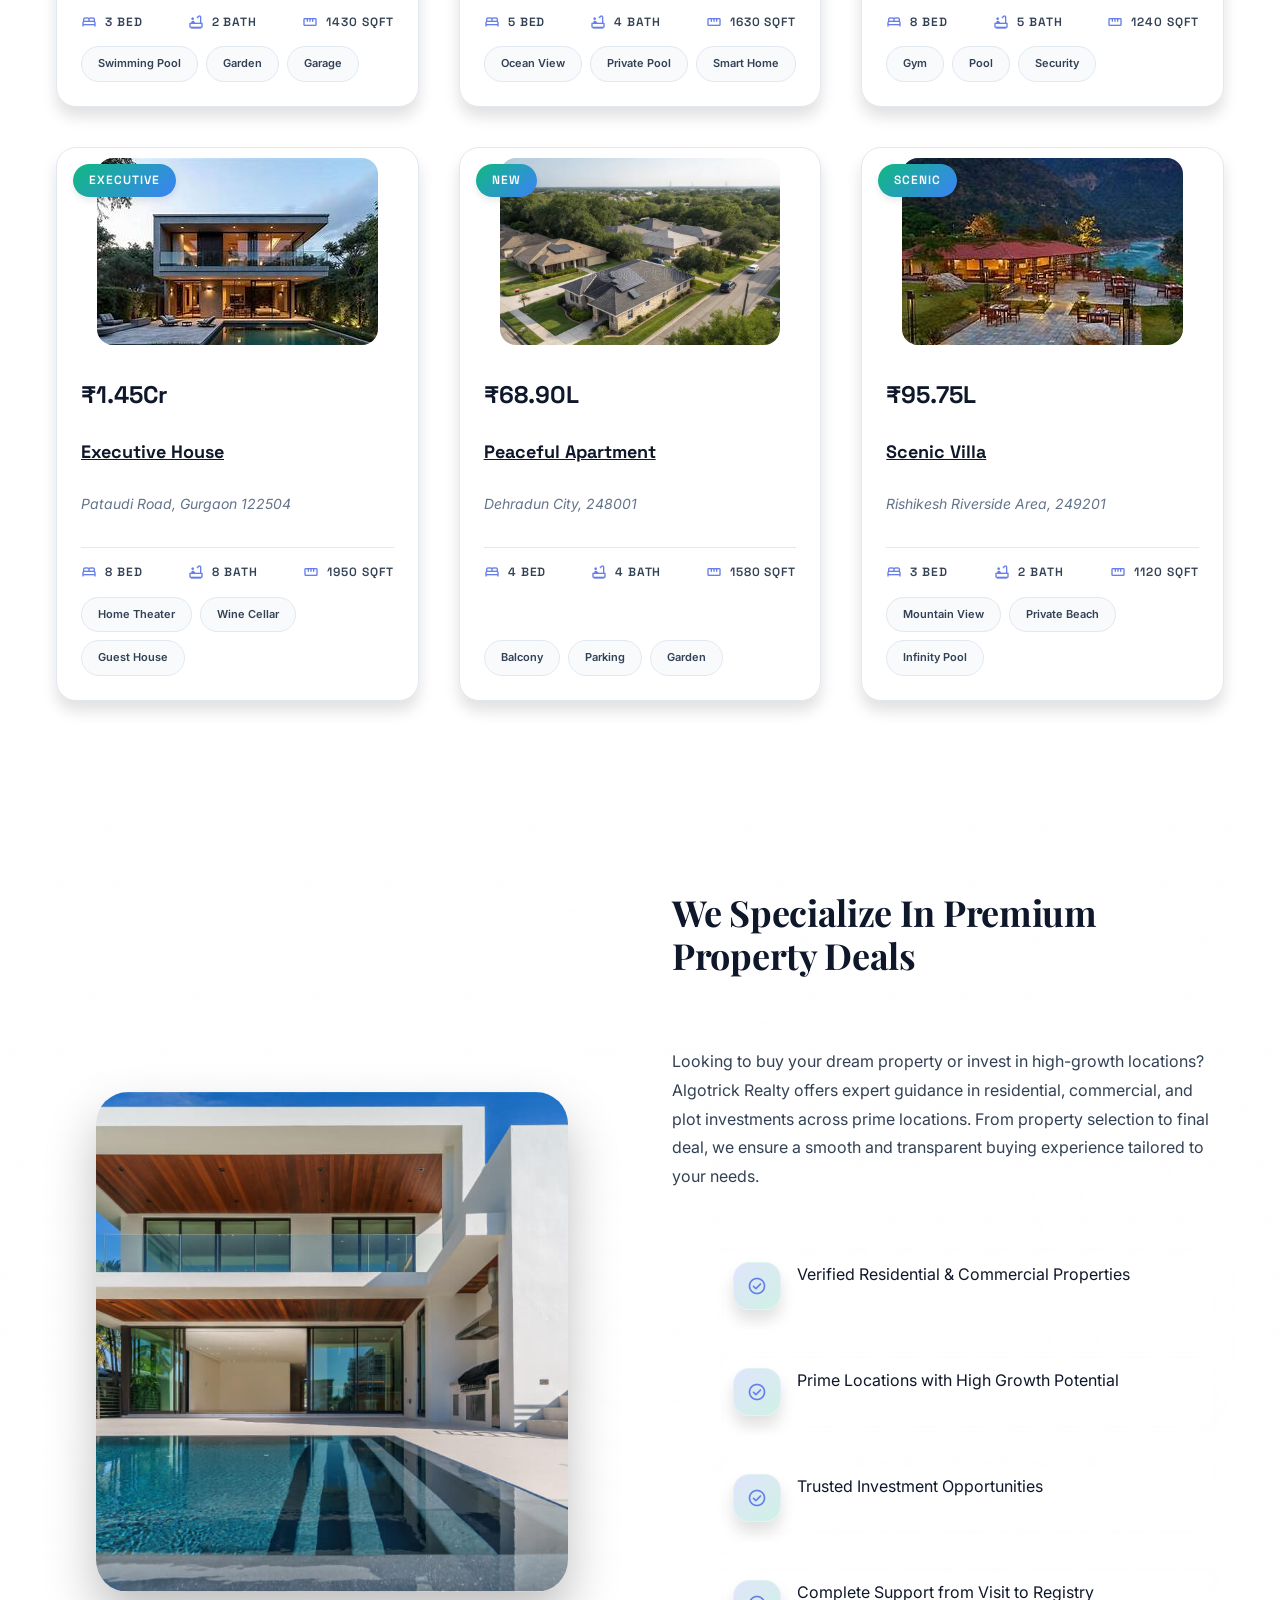
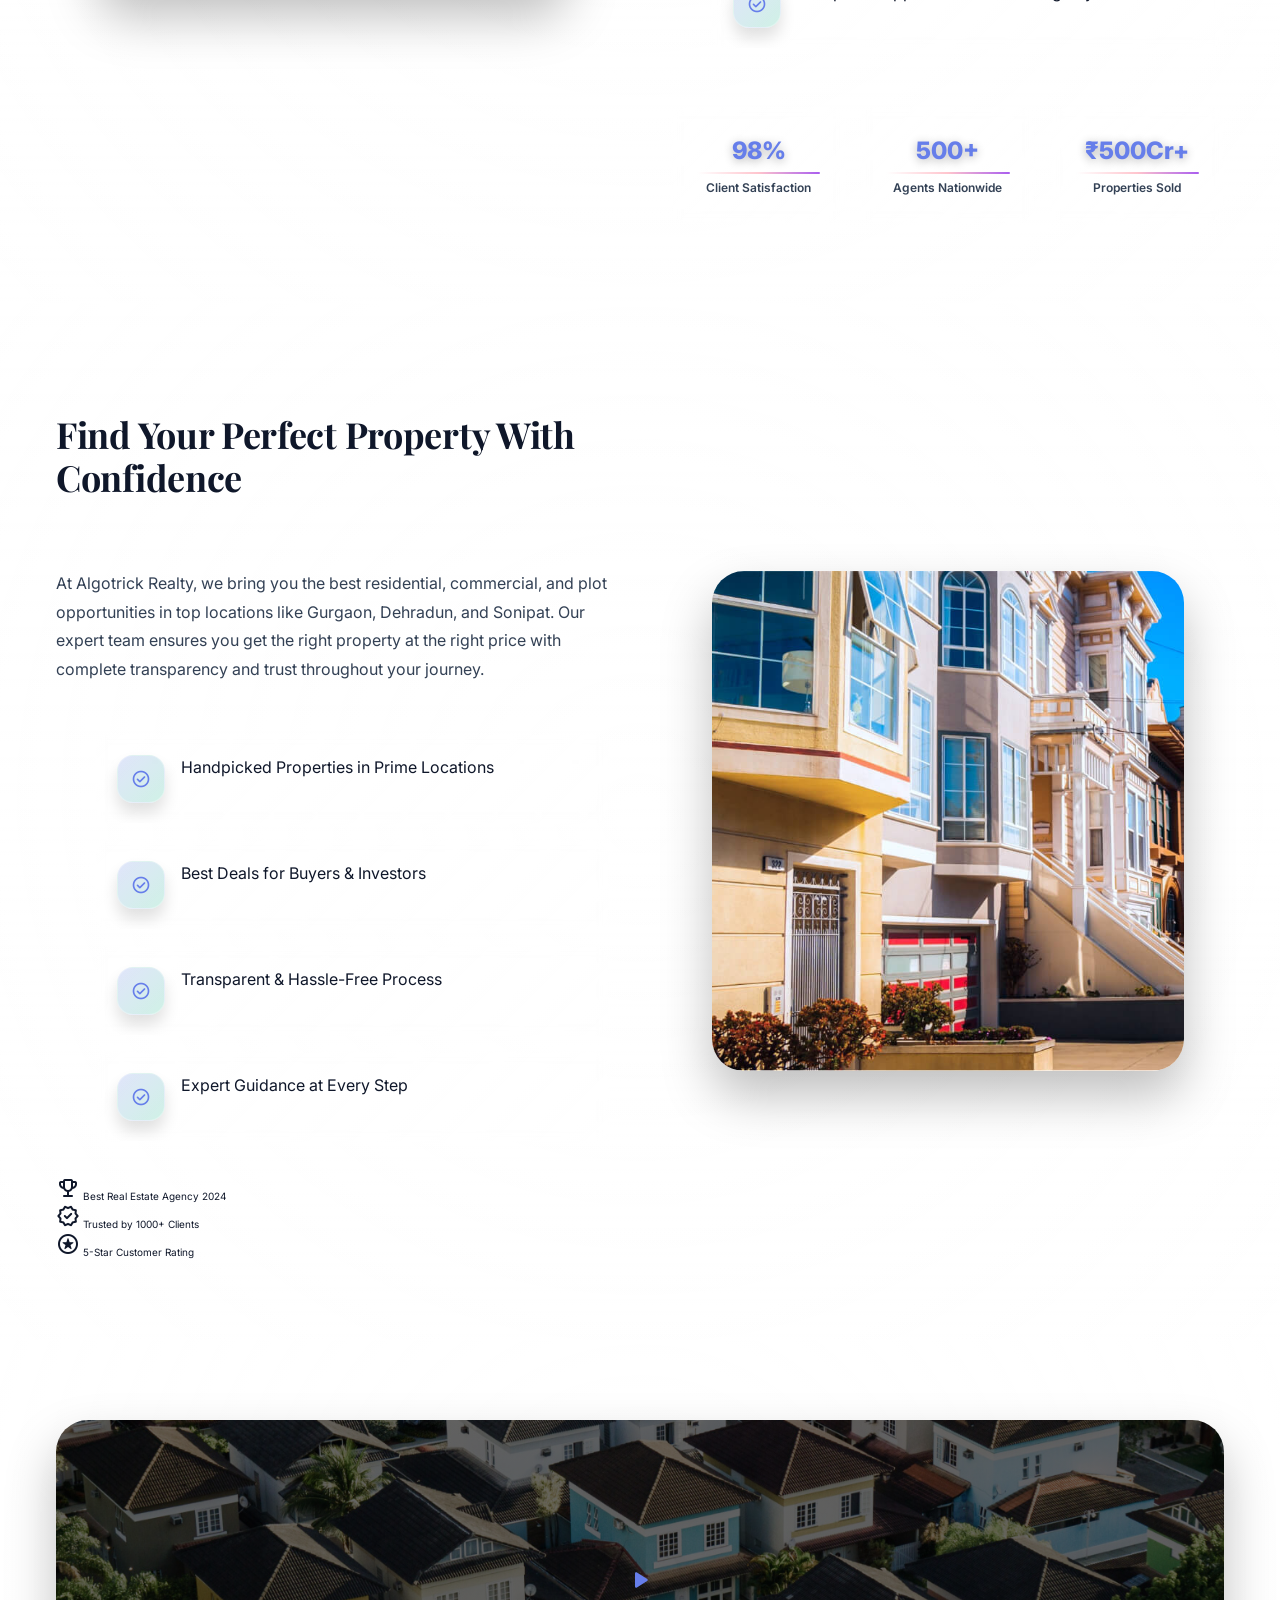
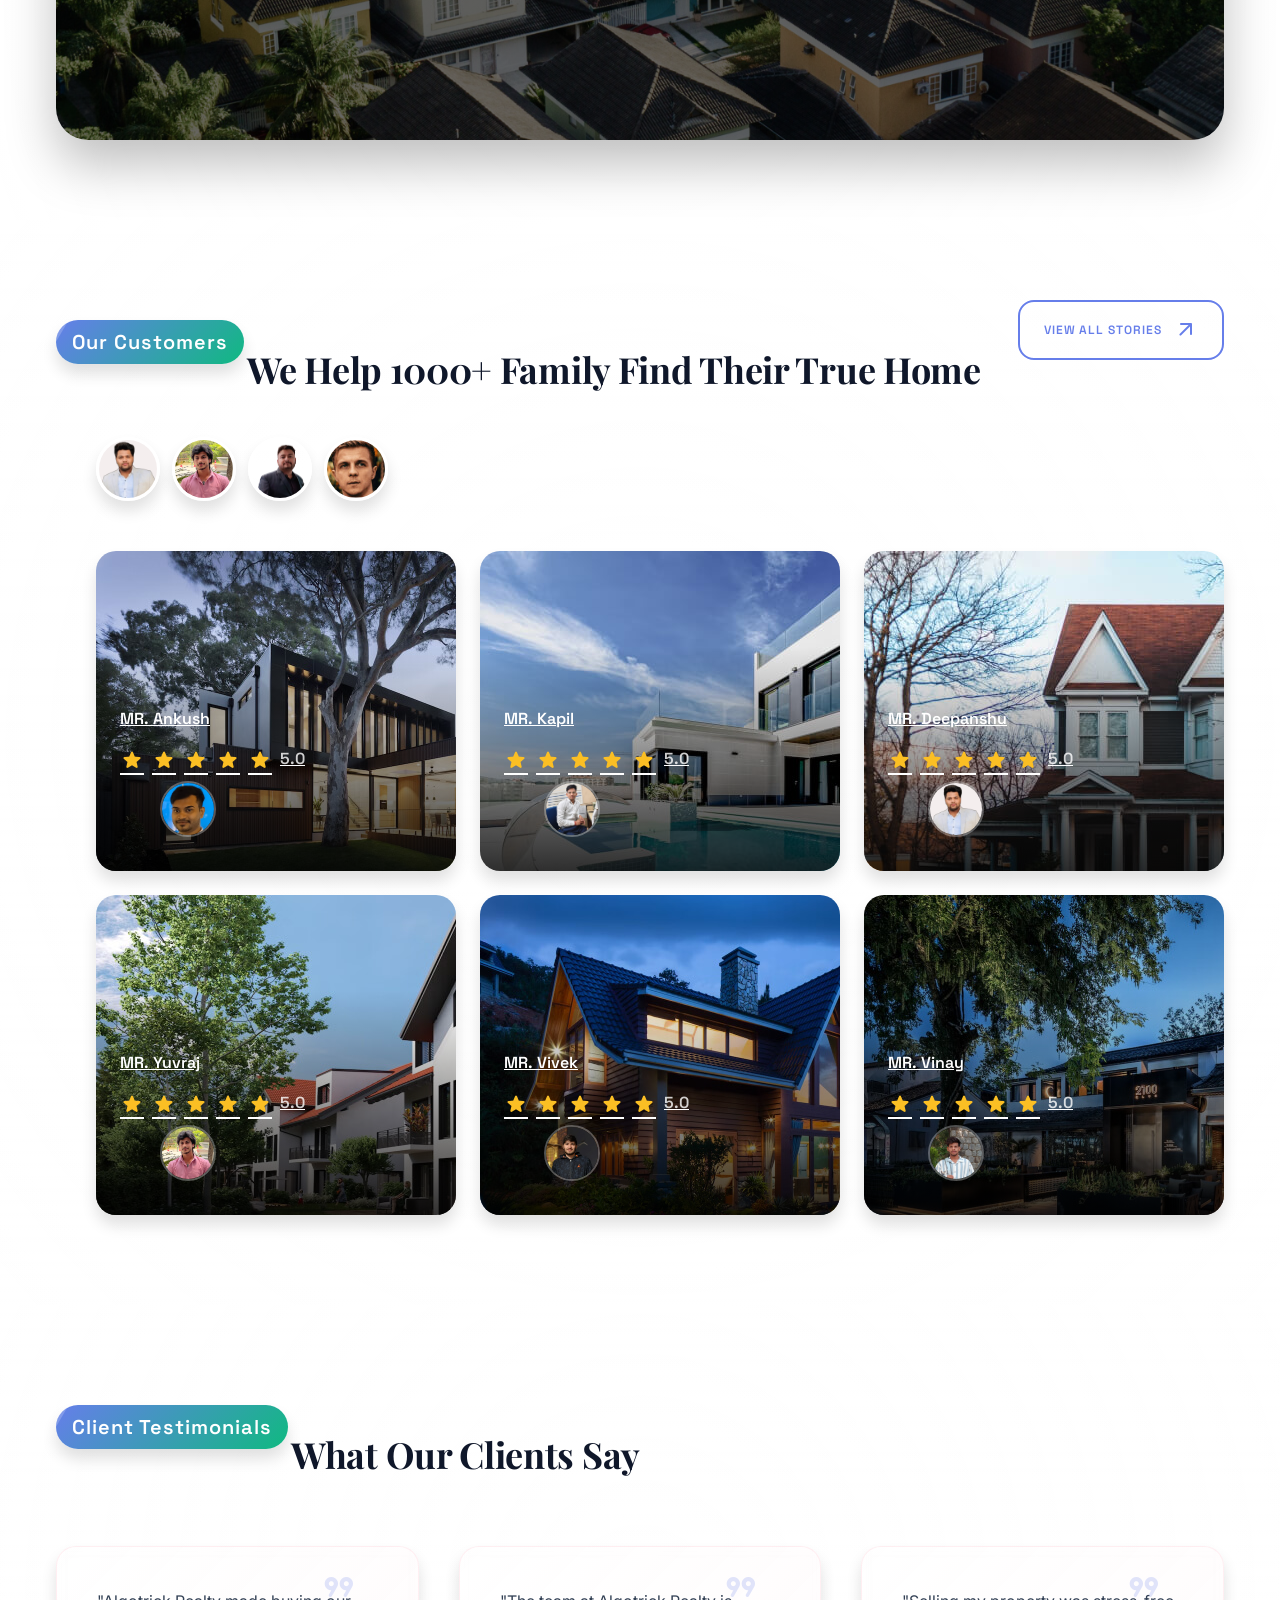
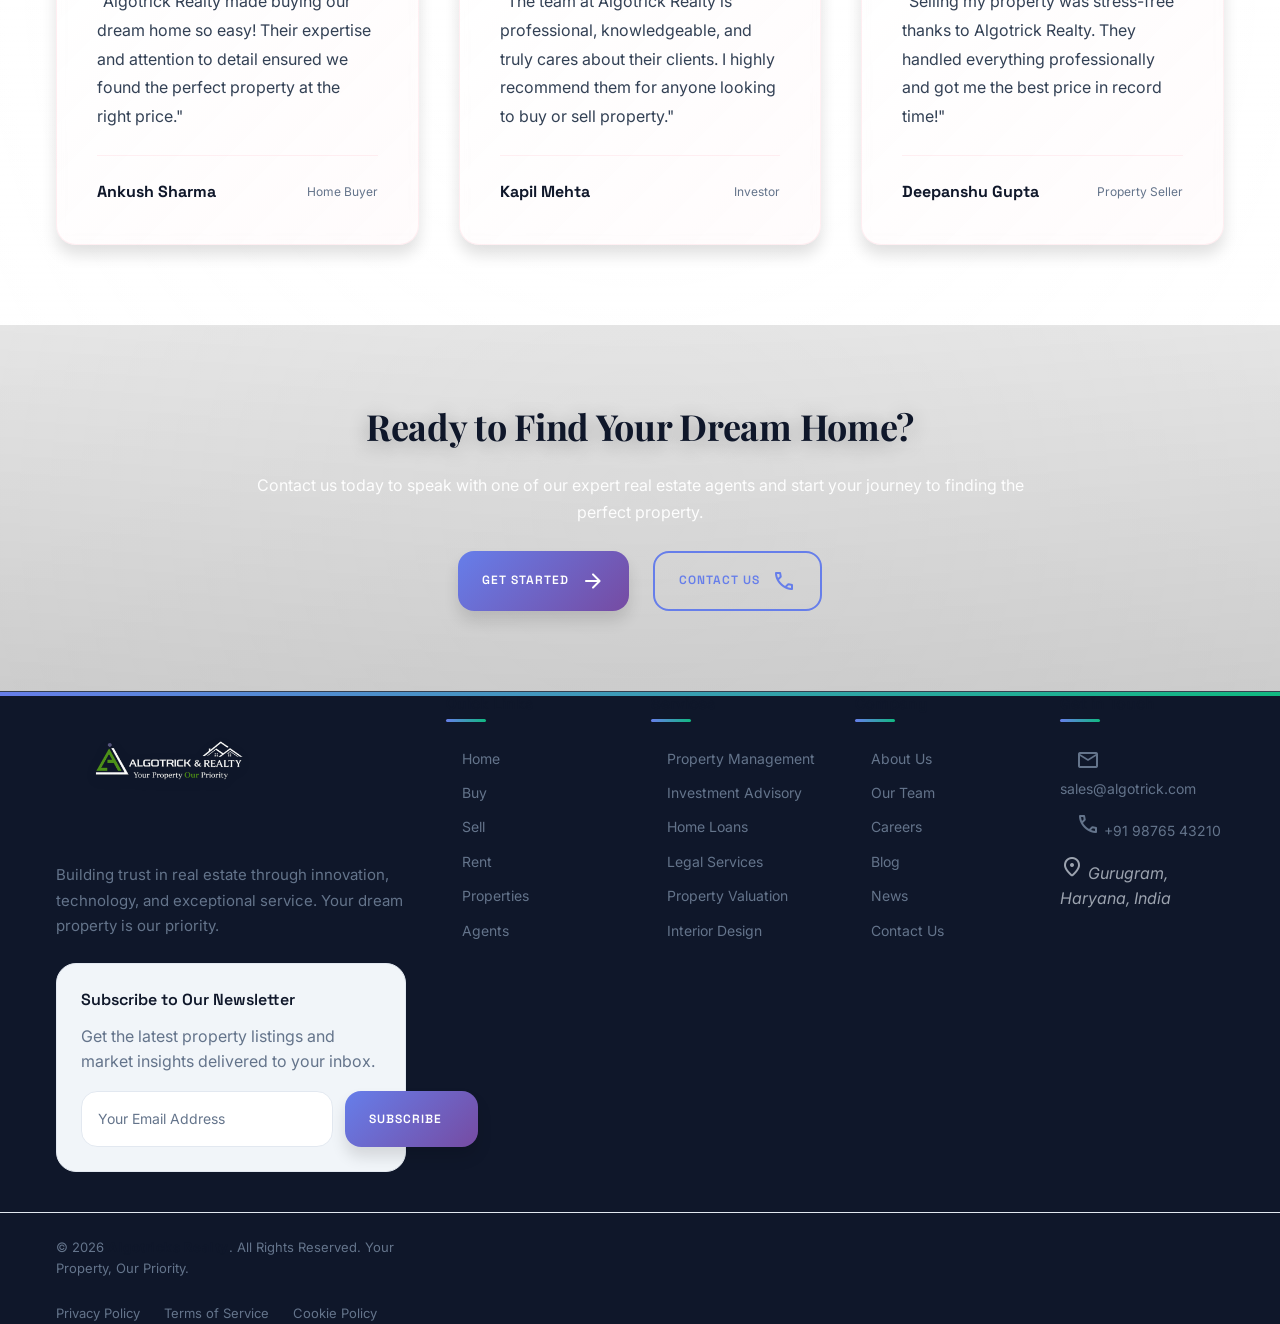
==== commit 2b3a8e3f: "updated all" ====
--- a/property/real-estate/index.html
+++ b/property/real-estate/index.html
@@ -930,14 +930,14 @@
             Building trust in real estate through innovation, technology, and exceptional service. Your dream property is our priority.
           </p>
 
-          <div class="newsletter" data-aos="fade-up" data-aos-delay="200">
-            <h3 class="newsletter-title title-small">Subscribe to Our Newsletter</h3>
-            <p class="newsletter-text body-medium">Get the latest property listings and market insights delivered to your inbox.</p>
-            <form class="newsletter-form" data-aos="fade-up" data-aos-delay="300">
-              <input type="email" placeholder="Your Email Address" class="newsletter-input body-medium" required>
-              <button type="submit" class="newsletter-btn btn-fill">
-                <span class="label-medium">Subscribe</span>
-                <span class="material-symbols-rounded" aria-hidden="true">send</span>
+<div class="newsletter" data-aos="fade-up" data-aos-delay="200">
+  <h3 class="newsletter-title title-small">Subscribe to Our Newsletter</h3>
+  <p class="newsletter-text body-medium">Get the latest property listings and market insights delivered to your inbox.</p>
+  <form class="newsletter-form" data-aos="fade-up" data-aos-delay="300">
+    <input type="email" placeholder="Your Email Address" class="newsletter-input body-medium" required>
+    <button type="submit" class="newsletter-btn btn-fill">
+      <span class="label-medium">Subscribe</span>
+      <span
               </button>
             </form>
           </div>
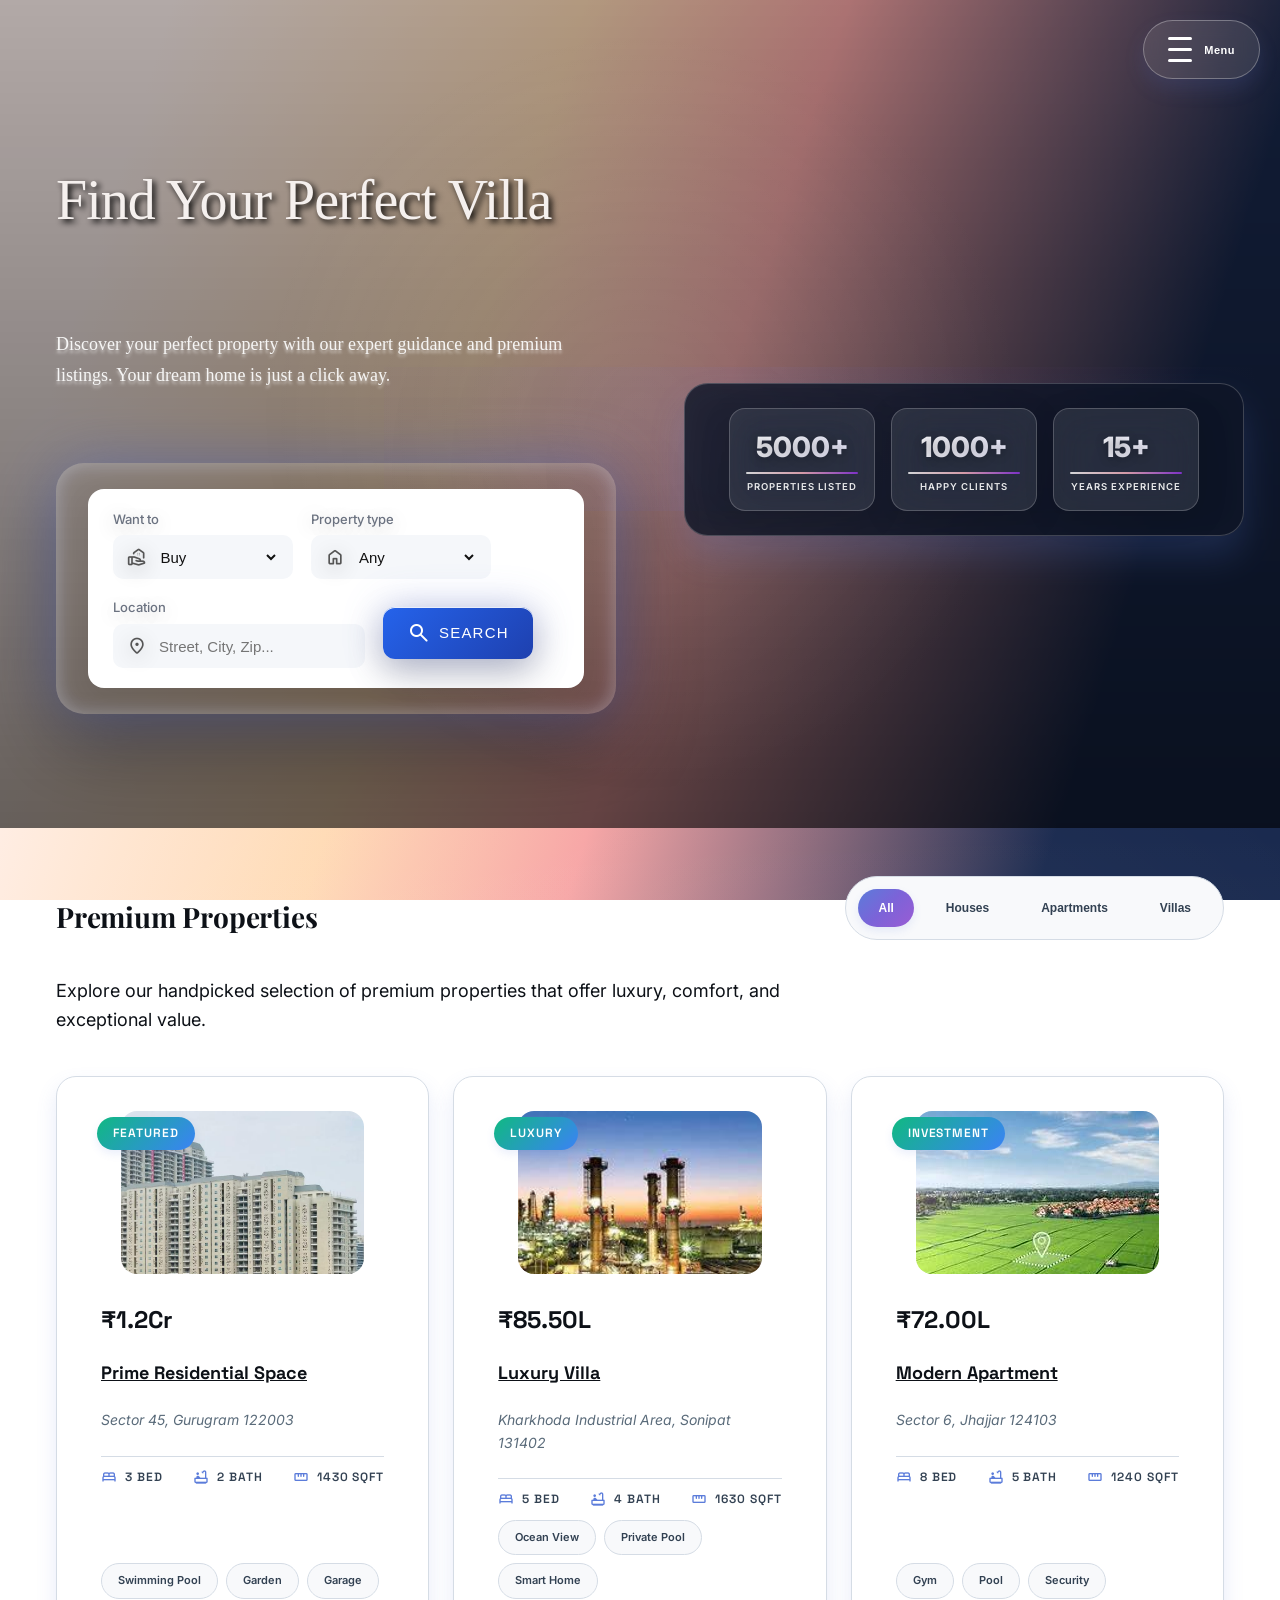
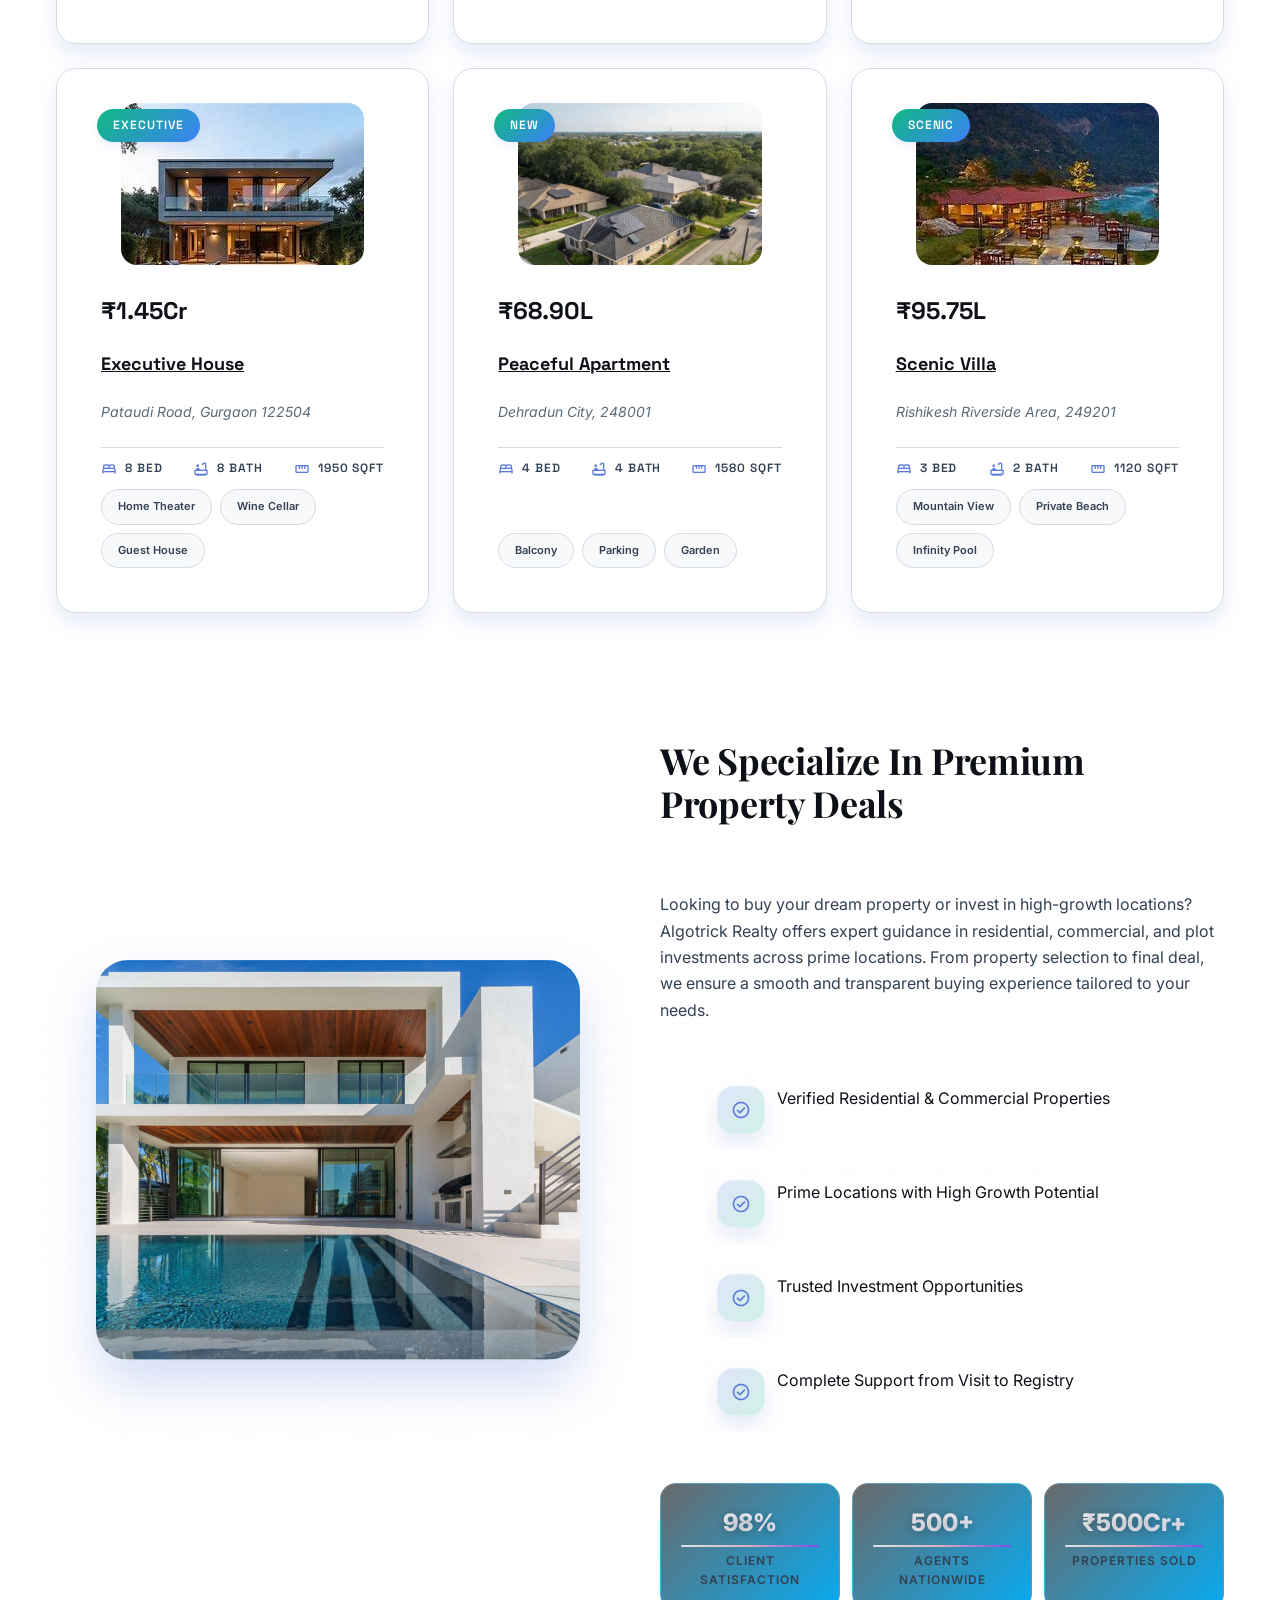
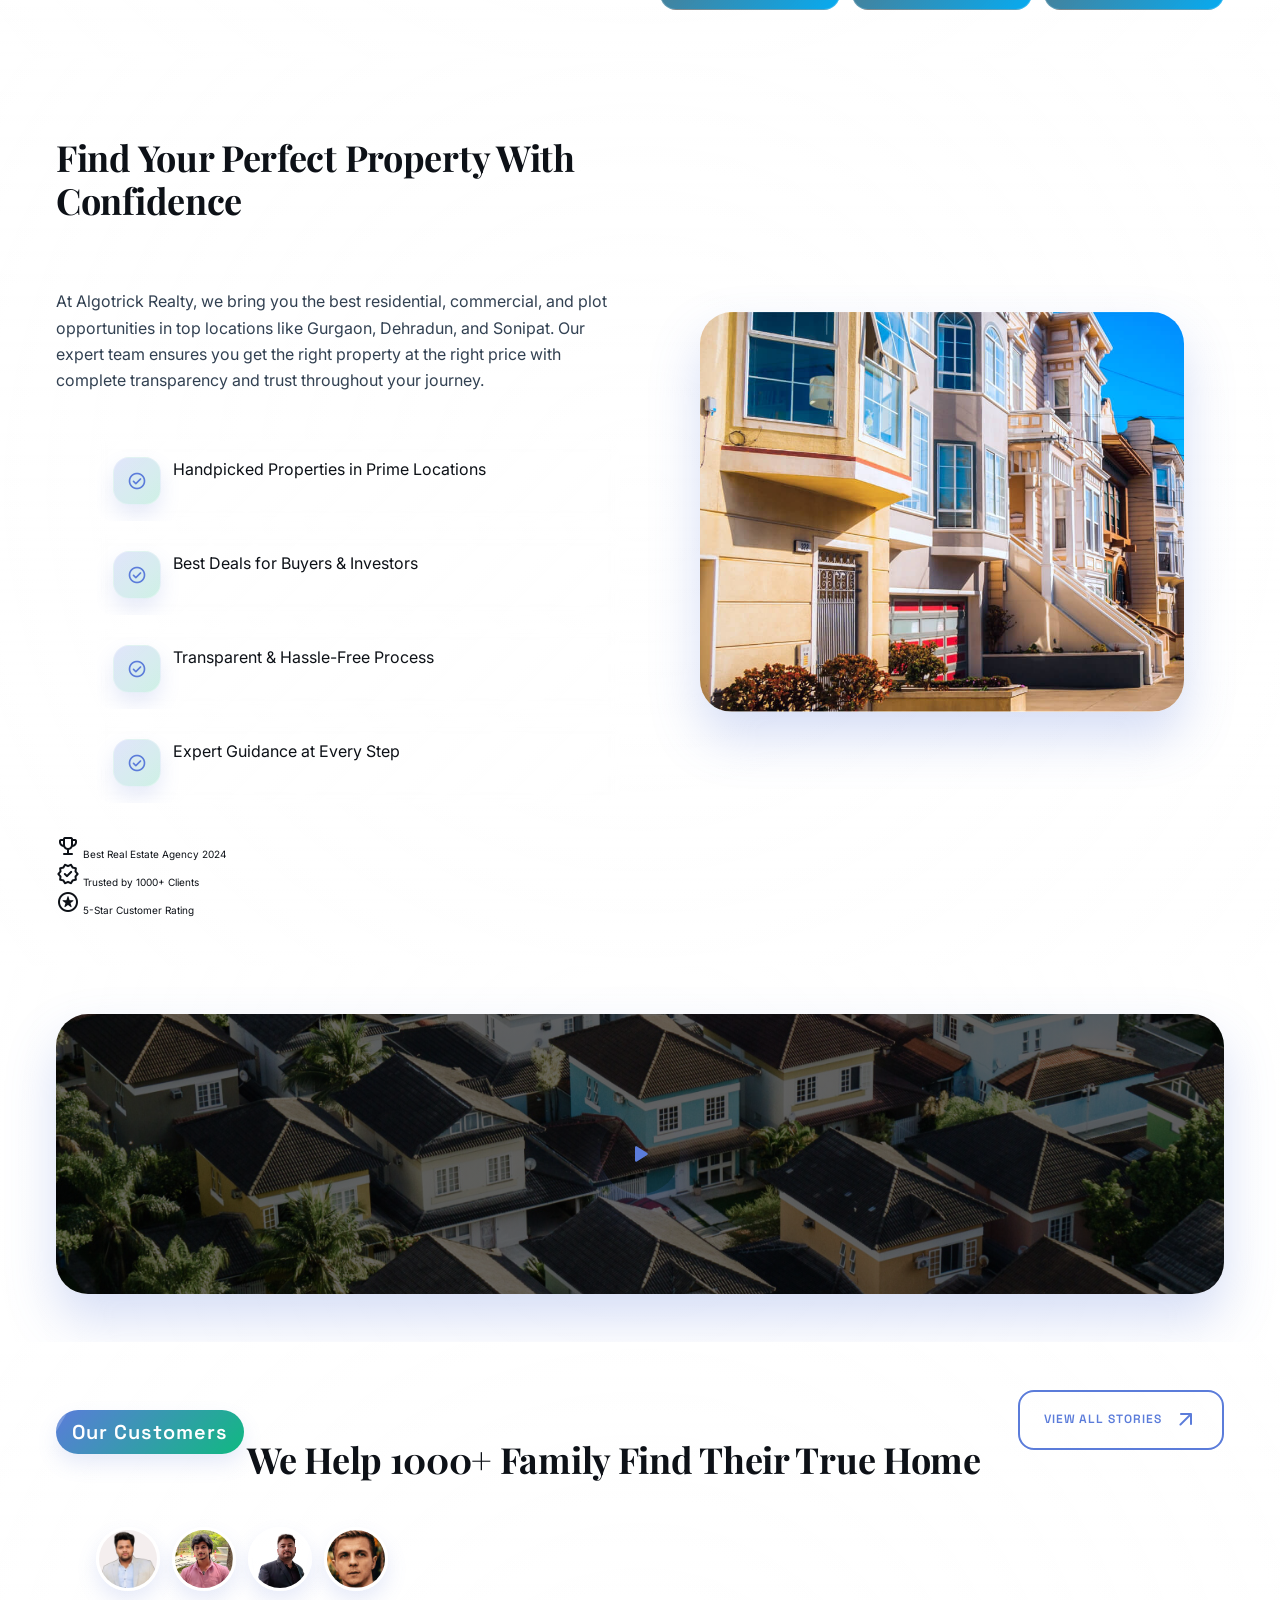
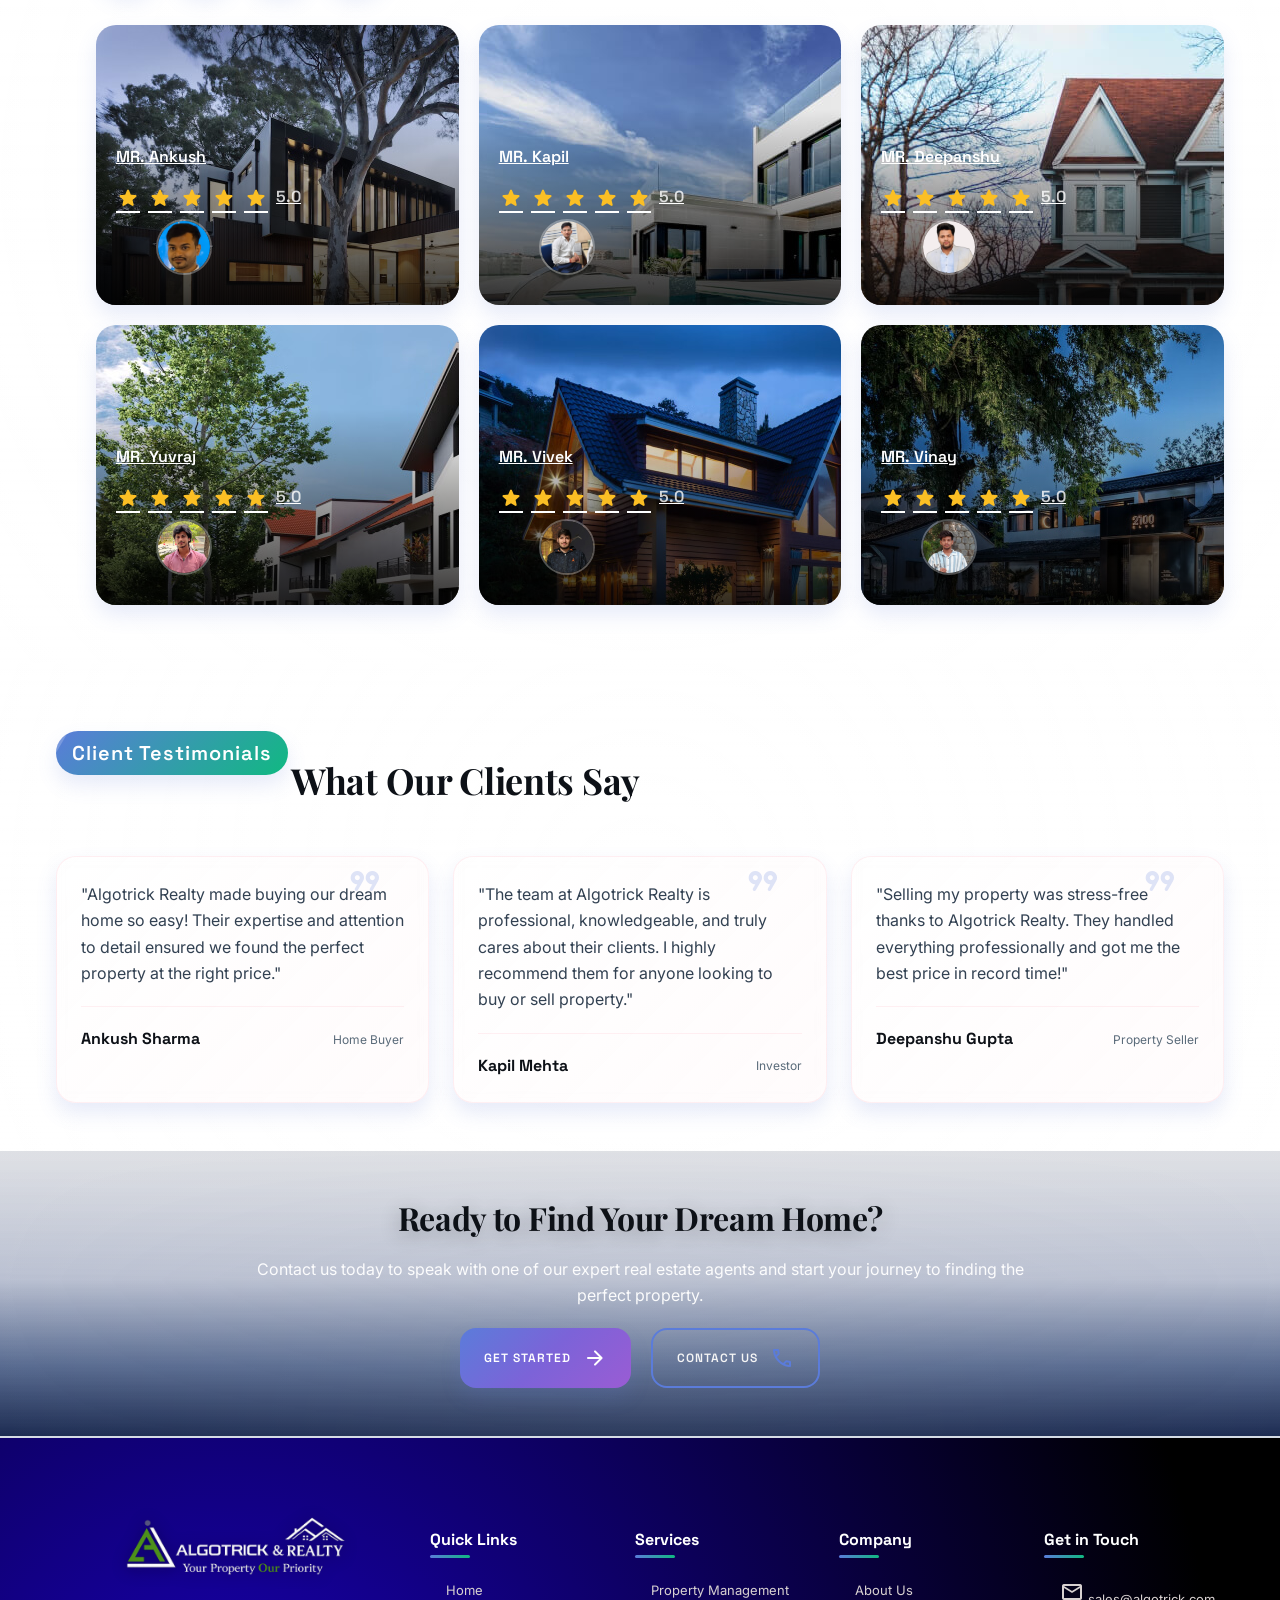
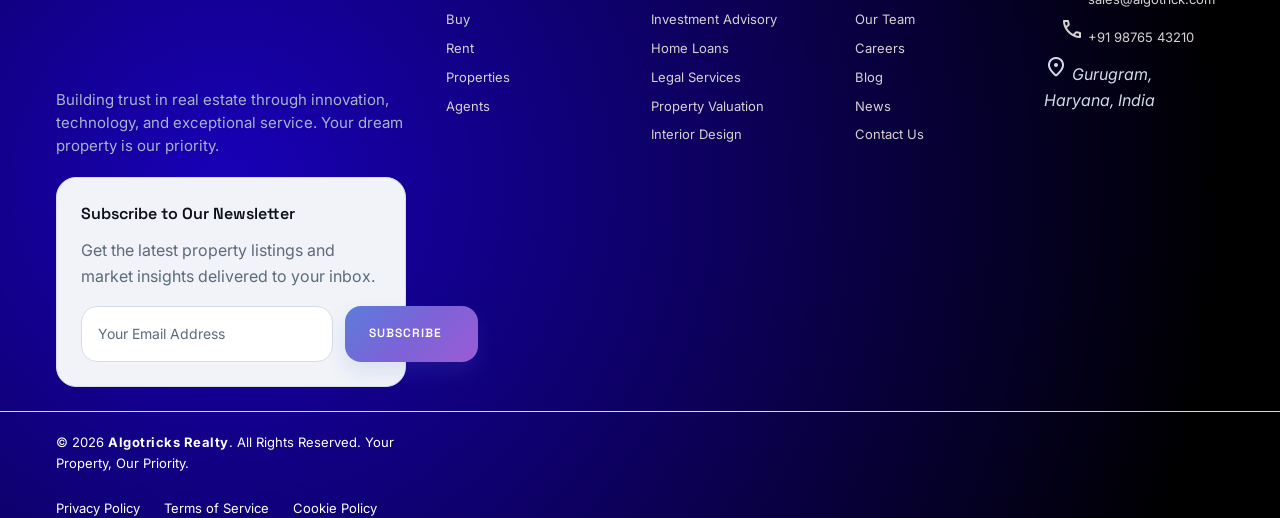
==== commit 032b3fbb: "updated all" ====
--- a/property/real-estate/index.html
+++ b/property/real-estate/index.html
@@ -3,7 +3,6 @@
 <head>
   <meta charset="UTF-8">
   <meta name="viewport" content="width=device-width, initial-scale=1.0">
-
   <!-- 
     - primary meta tags
   -->
@@ -87,12 +86,6 @@
           </a>
         </li>
         <li class="hamburger-item">
-          <a href="sell/index.html" class="hamburger-link">
-            <span class="hamburger-icon">🏷️</span>
-            <span class="hamburger-label">Sell</span>
-          </a>
-        </li>
-        <li class="hamburger-item">
           <a href="contact/index.html" class="hamburger-link">
             <span class="hamburger-icon">📞</span>
             <span class="hamburger-label">Contact Us</span>
@@ -126,23 +119,26 @@
         <div class="container">
 
           <div class="hero-content">
-
+<!-- 
             <h1 class="headline-large hero-title" data-aos="fade-up" data-aos-delay="200">
               Find Your Dream Home Today
+            </h1> -->
+
+            <h1 class="hero-title">
+              Find Your <span id="changing-text"></span>
             </h1>
-
+            
             <p class="body-large hero-text" data-aos="fade-up" data-aos-delay="300">
               Discover your perfect property with our expert guidance and premium listings. Your dream home is just a click away.
             </p>
 
-            <form action="./" method="get" class="search-bar" data-aos="fade-up" data-aos-delay="400">
+            <!-- <form action="./" method="get" class="search-bar" data-aos="fade-up" data-aos-delay="400">
 
               <label class="search-item">
                 <span class="label-medium label">Want to</span>
 
                 <select name="want-to" class="search-item-field body-medium">
                   <option value="buy" selected>Buy</option>
-                  <option value="sell">Sell</option>
                   <option value="rent">Rent</option>
                 </select>
 
@@ -178,12 +174,60 @@
                 <span class="label-medium">Search Properties</span>
               </button>
 
-            </form>
+            </form> -->
+
+            <form action="./" method="get" class="search-bar">
+
+  <div class="search-container">
+
+    <!-- Want to -->
+    <div class="search-box">
+      <label>Want to</label>
+      <div class="field">
+        <span class="material-symbols-rounded">real_estate_agent</span>
+        <select name="want-to">
+          <option value="buy">Buy</option>
+          <option value="rent">Rent</option>
+        </select>
+      </div>
+    </div>
+
+    <!-- Property Type -->
+    <div class="search-box">
+      <label>Property type</label>
+      <div class="field">
+        <span class="material-symbols-rounded">home</span>
+        <select name="property-type">
+          <option value="any">Any</option>
+          <option value="houses">Houses</option>
+          <option value="apartments">Apartments</option>
+          <option value="villa">Villa</option>
+        </select>
+      </div>
+    </div>
+
+    <!-- Location -->
+    <div class="search-box">
+      <label>Location</label>
+      <div class="field">
+        <span class="material-symbols-rounded">location_on</span>
+        <input type="text" name="location" placeholder="Street, City, Zip..." />
+      </div>
+    </div>
+
+    <!-- Button -->
+    <button type="submit" class="search-btn">
+      <span class="material-symbols-rounded">search</span>
+      Search
+    </button>
+
+  </div>
+
+</form>
 
           </div>
 
           <div class="hero-banner-container">
-            <img src="assets/images/Luxury modern 2 .png" width="816" height="659" alt="Luxury Home" class="hero-banner" data-aos="fade-left" data-aos-delay="500">
             <div class="hero-overlay">
               <div class="hero-stats">
                 <div class="stat-item" data-aos="fade-up" data-aos-delay="600">
@@ -901,7 +945,7 @@
                 <span class="material-symbols-rounded" aria-hidden="true">arrow_forward</span>
               </a>
               <a href="#" class="btn btn-outline">
-                <span class="label-medium">Contact Us</span>
+                <span class="label-medium" style="color: whitesmoke;">Contact Us</span>
                 <span class="material-symbols-rounded" aria-hidden="true">phone</span>
               </a>
             </div>
@@ -954,10 +998,6 @@
 
             <li>
               <a href="#" class="body-medium footer-link">Buy</a>
-            </li>
-
-            <li>
-              <a href="#" class="body-medium footer-link">Sell</a>
             </li>
 
             <li>
@@ -1107,5 +1147,42 @@
     });
   </script>
 
+<!-- Js auto rotate effects -->
+<script>
+const words = ["Dream Home Today", "Perfect Villa", "Luxury Apartment", "Ideal Property"];
+
+let i = 0;
+let j = 0;
+let currentWord = "";
+let isDeleting = false;
+
+function typeEffect() {
+  currentWord = words[i];
+
+  if (!isDeleting) {
+    document.getElementById("changing-text").innerText = currentWord.substring(0, j + 1);
+    j++;
+    if (j === currentWord.length) {
+      isDeleting = true;
+      setTimeout(typeEffect, 1500);
+      return;
+    }
+  } else {
+    document.getElementById("changing-text").innerText = currentWord.substring(0, j - 1);
+    j--;
+    if (j === 0) {
+      isDeleting = false;
+      i = (i + 1) % words.length;
+    }
+  }
+
+  setTimeout(typeEffect, isDeleting ? 50 : 100);
+}
+
+typeEffect();
+</script>
+
+
+
 </body>
 </html>
--- a/property/real-estate/assets/css/style.css
+++ b/property/real-estate/assets/css/style.css
@@ -3,19 +3,20 @@
 \*-----------------------------------*/
 
 :root {
-  /* Default Light Theme Colors */
+  
+  /* Premium Light Theme Colors */
   --bg-primary: #ffffff;
-  --bg-secondary: #f8fafc;
-  --bg-tertiary: #f1f5f9;
-  --bg-quaternary: #e2e8f0;
+  --bg-secondary: #f8f9fb;
+  --bg-tertiary: #f1f3f8;
+  --bg-quaternary: #e8ecf5;
   
-  --text-primary: #0f172a;
-  --text-secondary: #334155;
-  --text-tertiary: #64748b;
-  --text-quaternary: #94a3b8;
+  --text-primary: #0d1117;
+  --text-secondary: #324152;
+  --text-tertiary: #5a6b7a;
+  --text-quaternary: #8a9aab;
   
-  --border-color: #e2e8f0;
-  --border-hover: #cbd5e1;
+  --border-color: #d5dce5;
+  --border-hover: #c0cad8;
   
   /* Dark Theme Colors */
   --dark-bg-primary: #0b1220;
@@ -31,17 +32,17 @@
   --dark-border-color: #374151;
   --dark-border-hover: #4b5563;
 
-  /* Accent Colors */
-  --primary-100: #667eea;
-  --primary-90: #5a67d8;
-  --primary-80: #4c51bf;
-  --primary-70: #434190;
-  --primary-60: #312e81;
-  --primary-50: #251a63;
-  --primary-40: #1e164f;
-  --primary-30: #17123b;
-  --primary-20: #0f0e27;
-  --primary-10: #080714;
+  /* Premium Accent Colors - Blue/Purple Gradient */
+  --primary-100: #5b7cda;
+  --primary-90: #5a72c8;
+  --primary-80: #5568b6;
+  --primary-70: #4d5fa4;
+  --primary-60: #455692;
+  --primary-50: #3d4d80;
+  --primary-40: #35446e;
+  --primary-30: #2d3b5c;
+  --primary-20: #25324a;
+  --primary-10: #1d2938;
   
   --secondary-100: #10b981;
   --secondary-90: #059669;
@@ -49,11 +50,11 @@
   --secondary-70: #065f46;
   --secondary-60: #064e3b;
   
-  --accent-100: #f59e0b;
-  --accent-90: #d97706;
-  --accent-80: #b45309;
-  --accent-70: #92400e;
-  --accent-60: #78350f;
+  --accent-100: #ec8c63;
+  --accent-90: #e37a52;
+  --accent-80: #da6840;
+  --accent-70: #d1562e;
+  --accent-60: #c8441c;
   
   --error-100: #ef4444;
   --error-90: #dc2626;
@@ -67,20 +68,24 @@
   --success-70: #166534;
   --success-60: #14532d;
 
-  /* Gradients */
-  --gradient-primary: linear-gradient(135deg, #667eea 0%, #764ba2 100%);
+  /* Premium Gradients */
+  --gradient-primary: linear-gradient(135deg, #5b7cda 0%, #7c63d8 50%, #9a5cd4 100%);
   --gradient-secondary: linear-gradient(135deg, #10b981 0%, #3b82f6 100%);
-  --gradient-accent: linear-gradient(135deg, #f59e0b 0%, #ef4444 100%);
+  --gradient-accent: linear-gradient(135deg, #ec8c63 0%, #d1562e 100%);
   --gradient-purple: linear-gradient(135deg, #8b5cf6 0%, #06b6d4 100%);
   --gradient-blue: linear-gradient(135deg, #3b82f6 0%, #1e40af 100%);
+  --gradient-subtle: linear-gradient(135deg, rgba(91, 124, 218, 0.08) 0%, rgba(156, 92, 212, 0.08) 100%);
+  --gradient-mesh: linear-gradient(135deg, rgba(91, 124, 218, 0.05) 0%, rgba(124, 99, 216, 0.05) 50%, rgba(154, 92, 212, 0.05) 100%);
   
-  /* Shadows */
-  --shadow-1: 0 1px 3px rgba(0, 0, 0, 0.05);
-  --shadow-2: 0 4px 6px rgba(0, 0, 0, 0.08);
-  --shadow-3: 0 10px 15px rgba(0, 0, 0, 0.12);
-  --shadow-4: 0 20px 25px rgba(0, 0, 0, 0.15);
-  --shadow-5: 0 25px 50px rgba(0, 0, 0, 0.25);
-  --shadow-6: 0 35px 60px rgba(0, 0, 0, 0.3);
+  /* Premium Shadows */
+  --shadow-1: 0 1px 3px rgba(91, 124, 218, 0.08);
+  --shadow-2: 0 4px 8px rgba(91, 124, 218, 0.12);
+  --shadow-3: 0 10px 20px rgba(91, 124, 218, 0.15);
+  --shadow-4: 0 20px 35px rgba(91, 124, 218, 0.2);
+  --shadow-5: 0 25px 50px rgba(91, 124, 218, 0.25);
+  --shadow-6: 0 35px 70px rgba(91, 124, 218, 0.3);
+  --shadow-glow: 0 0 30px rgba(91, 124, 218, 0.15);
+  --shadow-elevated: 0 12px 30px rgba(91, 124, 218, 0.18);
   
   /* Dark Shadows */
   --dark-shadow-1: 0 1px 3px rgba(0, 0, 0, 0.3);
@@ -297,7 +302,7 @@
 }
 
 .section {
-  padding: var(--space-11) 0;
+  padding: var(--space-9) 0;
   position: relative;
 }
 
@@ -395,6 +400,172 @@
   letter-spacing: 0.05em;
 }
 
+.btn-primary {
+  background: var(--gradient-primary);
+  color: white;
+  box-shadow: var(--shadow-3);
+}
+
+.btn-primary::before {
+  content: '';
+  position: absolute;
+  top: 0;
+  left: -100%;
+  width: 100%;
+  height: 100%;
+  background: rgba(255, 255, 255, 0.2);
+  transition: left var(--transition-normal);
+}
+
+.btn-primary:hover {
+  transform: translateY(-3px) translateX(0);
+  box-shadow: var(--shadow-glow);
+  filter: brightness(1.1);
+}
+
+.btn-primary:hover::before {
+  left: 100%;
+}
+
+.btn-secondary {
+  background: rgba(91, 124, 218, 0.1);
+  color: var(--primary-100);
+  border: 2px solid var(--primary-100);
+  box-shadow: var(--shadow-1);
+}
+
+.btn-secondary:hover {
+  background: rgba(91, 124, 218, 0.15);
+  transform: translateY(-3px);
+  box-shadow: var(--shadow-3);
+}
+
+.btn-tertiary {
+  background: transparent;
+  color: var(--primary-100);
+  border: 2px solid rgba(91, 124, 218, 0.3);
+}
+
+.btn-tertiary:hover {
+  border-color: var(--primary-100);
+  background: rgba(91, 124, 218, 0.08);
+}
+
+/*-----------------------------------*\
+  #PREMIUM CARDS & COMPONENTS
+\*-----------------------------------*/
+
+.card {
+  background: linear-gradient(135deg, rgba(255, 255, 255, 0.95) 0%, rgba(248, 249, 251, 0.85) 100%);
+  border: 1px solid var(--border-color);
+  border-radius: var(--radius-lg);
+  padding: var(--space-6);
+  transition: all var(--transition-normal);
+  box-shadow: var(--shadow-1);
+  backdrop-filter: blur(10px);
+}
+
+.card:hover {
+  transform: translateY(-8px);
+  box-shadow: var(--shadow-glow);
+  border-color: var(--primary-100);
+  background: linear-gradient(135deg, rgba(255, 255, 255, 1) 0%, rgba(248, 249, 251, 0.95) 100%);
+}
+
+.card-premium {
+  background: var(--gradient-subtle);
+  border: 2px solid var(--border-color);
+  position: relative;
+  overflow: hidden;
+}
+
+.card-premium::before {
+  content: '';
+  position: absolute;
+  top: -50%;
+  right: -50%;
+  width: 200%;
+  height: 200%;
+  background: radial-gradient(circle, rgba(255, 255, 255, 0.8) 0%, transparent 70%);
+  opacity: 0;
+  transition: opacity var(--transition-slow);
+}
+
+.card-premium:hover::before {
+  opacity: 1;
+}
+
+.gradient-text {
+  background: var(--gradient-primary);
+  -webkit-background-clip: text;
+  -webkit-text-fill-color: transparent;
+  background-clip: text;
+  animation: subtle-glow 3s ease-in-out infinite;
+}
+
+@keyframes subtle-glow {
+  0%, 100% { filter: drop-shadow(0 0 0 rgba(91, 124, 218, 0)); }
+  50% { filter: drop-shadow(0 0 8px rgba(91, 124, 218, 0.4)); }
+}
+
+/* Glass Morphism Elements */
+.glass-effect {
+  background: linear-gradient(135deg, rgba(255, 255, 255, 0.7) 0%, rgba(248, 249, 251, 0.5) 100%);
+  backdrop-filter: blur(20px);
+  border: 1px solid rgba(255, 255, 255, 0.8);
+  box-shadow: var(--shadow-2);
+}
+
+/* Floating Animation */
+@keyframes float {
+  0%, 100% { transform: translateY(0px); }
+  50% { transform: translateY(-10px); }
+}
+
+@keyframes shimmer {
+  0%, 100% { opacity: 1; }
+  50% { opacity: 0.8; }
+}
+
+@keyframes glow {
+  0%, 100% { box-shadow: var(--shadow-2); }
+  50% { box-shadow: var(--shadow-glow); }
+}
+
+@keyframes slideInRight {
+  from {
+    opacity: 0;
+    transform: translateX(50px);
+  }
+  to {
+    opacity: 1;
+    transform: translateX(0);
+  }
+}
+
+@keyframes slideInLeft {
+  from {
+    opacity: 0;
+    transform: translateX(-50px);
+  }
+  to {
+    opacity: 1;
+    transform: translateX(0);
+  }
+}
+
+.float-animation {
+  animation: float 3s ease-in-out infinite;
+}
+
+.shimmer-animation {
+  animation: shimmer 2s ease-in-out infinite;
+}
+
+.glow-animation {
+  animation: glow 3s ease-in-out infinite;
+}
+
 .btn::before {
   content: '';
   position: absolute;
@@ -561,37 +732,58 @@
 \*-----------------------------------*/
 
 .header {
-  position: fixed;
+  position: sticky;
   top: 0;
   left: 0;
   width: 100%;
   z-index: 1000;
-  background: linear-gradient(135deg, #667eea 0%, #764ba2 100%);
-  backdrop-filter: blur(20px);
-  border: none;
+  background: linear-gradient(
+    135deg,
+    rgba(15, 23, 42, 0.95),
+    rgba(30, 41, 59, 0.9),
+    rgba(51, 65, 85, 0.85)
+  );
+  backdrop-filter: blur(10px);
+  border-bottom: 1px solid rgba(0, 0, 0, 0.1);
   transition: all var(--transition-normal);
   height: 80px;
   padding: 0;
   margin: 0;
   box-sizing: border-box;
+  box-shadow: 0 4px 12px rgba(0, 0, 0, 0.15);
 }
 
 [data-theme="dark"] .header {
-  background: linear-gradient(135deg, #1f2937 0%, #111827 100%);
-  box-shadow: var(--dark-shadow-4);
+  background: linear-gradient(
+    135deg,
+    rgba(15, 23, 42, 0.95),
+    rgba(30, 41, 59, 0.9),
+    rgba(51, 65, 85, 0.85)
+  );
+  box-shadow: 0 4px 12px rgba(0, 0, 0, 0.15);
 }
 
 .header.scrolled {
-  background: linear-gradient(135deg, #667eea 0%, #764ba2 100%);
-  backdrop-filter: blur(20px);
+  background: linear-gradient(
+    135deg,
+    rgba(15, 23, 42, 0.95),
+    rgba(30, 41, 59, 0.9),
+    rgba(51, 65, 85, 0.85)
+  );
+  backdrop-filter: blur(10px);
   border: none;
-  box-shadow: var(--shadow-5);
+  box-shadow: 0 4px 12px rgba(0, 0, 0, 0.15);
   height: 80px;
 }
 
 [data-theme="dark"] .header.scrolled {
-  background: linear-gradient(135deg, #1f2937 0%, #111827 100%);
-  box-shadow: var(--dark-shadow-5);
+  background: linear-gradient(
+    135deg,
+    rgba(15, 23, 42, 0.95),
+    rgba(30, 41, 59, 0.9),
+    rgba(51, 65, 85, 0.85)
+  );
+  box-shadow: 0 4px 12px rgba(0, 0, 0, 0.15);
 }
 
 .header .container {
@@ -600,40 +792,42 @@
   align-items: center;
   justify-content: space-between;
   position: relative;
-  padding: 0 var(--space-6);
+  padding: 0 40px;
 }
 
 .logo {
   display: flex;
   align-items: center;
-  gap: var(--space-4);
+  gap: 16px;
   text-decoration: none;
   transition: all var(--transition-normal);
   position: relative;
   z-index: 10;
+  /* background: rgba(255, 255, 255, 0.08); */
+  padding: 6px 12px;
+  border-radius: 10px;
 }
 
 .logo:hover {
-  transform: scale(1.05);
+  /* background: rgba(255, 255, 255, 0.12); */
 }
 
 .logo-image {
-  max-width: 220px;
-  height: auto;
+  height: px;
+  width: auto;
+  object-fit: contain;
   transition: all var(--transition-normal);
-  filter: drop-shadow(0 4px 6px rgba(0, 0, 0, 0.1));
-  border-radius: var(--radius-md);
-}
-
+  filter: drop-shadow(0 2px 8px rgba(6, 6, 6, 0.4));
+}
+/* 
 .logo:hover .logo-image {
-  transform: scale(1.05);
-  filter: drop-shadow(0 8px 15px rgba(0, 0, 0, 0.2));
-}
+  filter: drop-shadow(0 3px 12px rgba(0, 0, 0, 0.4));
+} */
 
 /* Responsive logo sizing */
 @media (max-width: 767px) {
   .logo-image {
-    max-width: 180px;
+    height: 50px;
   }
 }
 
@@ -1090,35 +1284,27 @@
 \*-----------------------------------*/
 
 .hero {
-  min-height: 100vh;
+  min-height: 92vh;
   position: relative;
   overflow: hidden;
   display: flex;
   align-items: center;
   justify-content: center;
-  background: linear-gradient(135deg, 
-    #ff9a9e 0%, 
-    #fad0c4 25%, 
-    #a18cd1 50%, 
-    #fbc2eb 75%, 
-    #8fd3f4 100%);
-  background-size: 400% 400%;
-  animation: gradientShift 15s ease infinite;
+  /* background-image: url("../images/premium_photo-unsplash.avif"); */
+  background-image: url(../images/Hero-bg2.jpg);
+  background-size: cover;
+  background-position: center;
+  background-repeat: no-repeat;
+  background-attachment: fixed;
   color: white;
-  padding: var(--space-14) 0;
+  padding: var(--space-11) 0;
   transition: all 0.6s cubic-bezier(0.4, 0, 0.2, 1);
   transform: translateY(0);
   opacity: 1;
   z-index: 1;
 }
 
-@keyframes gradientShift {
-  0% { background-position: 0% 50%; }
-  50% { background-position: 100% 50%; }
-  100% { background-position: 0% 50%; }
-}
-
-/* Enhanced hero background with pinkish texture */
+/* Enhanced hero background with dark overlay for readability */
 .hero::before {
   content: '';
   position: absolute;
@@ -1126,23 +1312,12 @@
   left: 0;
   right: 0;
   bottom: 0;
-  background: radial-gradient(circle at 50% 50%, 
-    rgba(255, 255, 255, 0.3) 0%, 
-    rgba(255, 182, 193, 0.2) 30%, 
-    rgba(165, 105, 255, 0.1) 60%, 
-    transparent 100%);
+  background: rgba(0, 0, 0, 0.35);
   pointer-events: none;
-  transform: translateZ(0);
-  will-change: transform;
-  animation: subtlePulse 8s ease-in-out infinite;
-}
-
-@keyframes subtlePulse {
-  0%, 100% { transform: scale(1); opacity: 0.8; }
-  50% { transform: scale(1.05); opacity: 1; }
-}
-
-/* Soft pink overlay for elegant texture */
+  z-index: 0;
+}
+
+/* Soft overlay for elegant gradient fade */
 .hero::after {
   content: '';
   position: absolute;
@@ -1151,9 +1326,9 @@
   right: 0;
   bottom: 0;
   background: linear-gradient(180deg, 
-    rgba(255, 255, 255, 0.2) 0%, 
-    rgba(255, 182, 193, 0.15) 50%, 
-    rgba(147, 51, 234, 0.1) 100%);
+    rgba(0, 0, 0, 0.2) 0%, 
+    rgba(0, 0, 0, 0.1) 50%, 
+    rgba(0, 0, 0, 0.15) 100%);
   pointer-events: none;
   transform: translateZ(0);
   will-change: transform;
@@ -1169,17 +1344,25 @@
   text-shadow: 0 4px 20px rgba(0, 0, 0, 0.3);
 }
 
-/* Hero banner with pinkish vignette */
+/* Hero banner container - Animated stats section */
 .hero-banner-container {
   position: relative;
   display: flex;
   justify-content: center;
   align-items: center;
+  width: 100%;
+  margin-top: 50px;
+  padding: 36px 0;
   transform: translateY(0);
   transition: transform 1s cubic-bezier(0.4, 0, 0.2, 1);
 }
 
-/* Add subtle pink vignette effect */
+/* Hide the image */
+.hero-banner {
+  display: none;
+}
+
+/* Floating animated background elements */
 .hero-banner-container::before {
   content: '';
   position: absolute;
@@ -1187,43 +1370,90 @@
   left: -50%;
   right: -50%;
   bottom: -50%;
-  background: radial-gradient(circle, 
-    rgba(255, 182, 193, 0.1) 0%, 
-    rgba(147, 51, 234, 0.05) 50%, 
+  background: radial-gradient(circle at 30% 70%, 
+    rgba(102, 126, 234, 0.08) 0%, 
+    rgba(118, 75, 162, 0.04) 40%, 
     transparent 70%);
   pointer-events: none;
-  animation: vignetteFloat 12s ease-in-out infinite;
-  z-index: -1;
-}
-
-@keyframes vignetteFloat {
-  0%, 100% { transform: translateY(0) rotate(0deg); }
-  50% { transform: translateY(-10px) rotate(1deg); }
-}
-
-/* Enhanced hero stats with pinkish accents */
+  animation: floatBackground 20s ease-in-out infinite;
+  z-index: 0;
+}
+
+@keyframes floatBackground {
+  0%, 100% { transform: translateY(0) scale(1); }
+  50% { transform: translateY(-20px) scale(1.05); }
+}
+
+/* Animated overlay */
+.hero-overlay {
+  position: relative;
+  z-index: 2;
+  width: 100%;
+
+}
+
+/* Enhanced hero stats with premium styling */
 .hero-stats {
+  display: grid;
+  grid-template-columns: repeat(auto-fit, minmax(200px, 1fr));
+  gap: 30px;
+  max-width: 1200px;
+  margin: 0 auto;
+  padding: 0 20px;
   transform: translateY(0);
   transition: transform 0.9s cubic-bezier(0.4, 0, 0.2, 1);
+
 }
 
 .stat-item {
-  background: rgba(255, 255, 255, 0.15);
-  backdrop-filter: blur(10px);
+  position: relative;
+  background: linear-gradient(135deg, 
+    rgba(255, 255, 255, 0.15) 0%, 
+    rgba(255, 255, 255, 0.08) 100%);
+  backdrop-filter: blur(20px);
   border: 1px solid rgba(255, 255, 255, 0.3);
-  box-shadow: 0 8px 32px rgba(255, 182, 193, 0.2);
   border-radius: 16px;
-  transition: all 0.3s ease;
+  padding: 28px 22px;
+  text-align: center;
+  transition: all 0.4s cubic-bezier(0.34, 1.56, 0.64, 1);
+  overflow: hidden;
+  box-shadow: 0 8px 32px rgba(0, 0, 0, 0.1);
+}
+
+/* Animated gradient background on hover */
+.stat-item::before {
+  content: '';
+  position: absolute;
+  top: 0;
+  left: 0;
+  right: 0;
+  bottom: 0;
+  background: linear-gradient(135deg, 
+    rgba(102, 126, 234, 0.2) 0%, 
+    rgba(118, 75, 162, 0.1) 100%);
+  opacity: 0;
+  transition: opacity 0.4s ease;
+  z-index: -1;
+}
+
+.stat-item:hover::before {
+  opacity: 1;
 }
 
 .stat-item:hover {
-  background: rgba(255, 255, 255, 0.25);
-  box-shadow: 0 12px 40px rgba(255, 182, 193, 0.4);
-  transform: translateY(-4px) scale(1.02);
+  background: linear-gradient(135deg, 
+    rgba(255, 255, 255, 0.25) 0%, 
+    rgba(255, 255, 255, 0.15) 100%);
+  box-shadow: 0 20px 50px rgba(102, 126, 234, 0.15);
+  transform: translateY(-12px) scale(1.05);
+  border-color: rgba(255, 255, 255, 0.5);
 }
 
 .stat-number {
   color: #fff;
+  display: block;
+  position: relative;
+  z-index: 1;
   text-shadow: 0 2px 10px rgba(0, 0, 0, 0.3);
   position: relative;
 }
@@ -1379,7 +1609,7 @@
   z-index: 2;
   display: grid;
   grid-template-columns: 1fr 1fr;
-  gap: var(--space-10);
+  gap: var(--space-9);
   align-items: center;
 }
 
@@ -1392,11 +1622,15 @@
 .hero-title {
   font-size: 5.6rem;
   line-height: 1.1;
-  font-weight: 800;
+  font-weight: 300;
   letter-spacing: -1px;
-  text-shadow: 0 10px 30px rgba(0, 0, 0, 0.3);
+  text-shadow: 0 10px 30px rgba(107, 35, 35, 0.3);
   position: relative;
   animation: fadeInUp 0.8s ease-out;
+  font-family: Algerian;
+  text-shadow: 3px 3px 6px black;
+  color:rgb(245, 240, 238);
+
 }
 
 @keyframes fadeInUp {
@@ -1416,22 +1650,27 @@
   color: rgba(255, 255, 255, 0.9);
   max-width: 600px;
   animation: fadeInUp 0.8s ease-out 0.2s both;
+  font-family: arial-black;
+  text-shadow: rgba(255,255,255,0.5) 0px 3px 3px
+
 }
 
 .search-bar {
-  background: linear-gradient(135deg, rgba(255, 255, 255, 0.15), rgba(255, 255, 255, 0.05));
-  backdrop-filter: blur(30px);
-  border: 1px solid rgba(255, 255, 255, 0.3);
-  border-radius: var(--radius-3xl);
-  padding: var(--space-6);
+  /* background: linear-gradient(135deg, rgba(255, 255, 255, 0.2) 0%, rgba(199, 210, 254, 0.1) 50%, rgba(255, 255, 255, 0.08) 100%); */
+  /* backdrop-filter: blur(40px); */
+  /* border: 2px solid rgba(255, 255, 255, 0.4); */
+  border-radius: 28px;
+  padding: 26px 32px;
   display: grid;
   grid-template-columns: 1fr 1fr 1fr auto;
-  gap: var(--space-5);
-  animation: fadeInUp 0.8s ease-out 0.4s both;
+  gap: 22px;
+  animation: fadeInUp 0.8s ease-out 0.4s both, searchGlow 3s ease-in-out infinite;
   box-shadow: 
-    0 20px 40px rgba(0, 0, 0, 0.25),
-    inset 0 1px 0 rgba(255, 255, 255, 0.2);
-  transition: all var(--transition-bounce);
+    0 0 60px rgba(102, 126, 234, 0.4),
+    0 30px 80px rgba(0, 0, 0, 0.4),
+    inset 0 1px 20px rgba(255, 255, 255, 0.3),
+    inset 0 -1px 20px rgba(102, 126, 234, 0.1);
+  transition: all 0.5s cubic-bezier(0.34, 1.56, 0.64, 1);
   position: relative;
   overflow: hidden;
 }
@@ -1443,19 +1682,26 @@
   left: 0;
   right: 0;
   bottom: 0;
-  background: linear-gradient(135deg, rgba(102, 126, 234, 0.1), rgba(16, 185, 129, 0.1));
+  background: linear-gradient(135deg, rgba(102, 126, 234, 0.15) 0%, rgba(16, 185, 129, 0.1) 50%, rgba(102, 126, 234, 0.1) 100%);
   opacity: 0;
-  transition: opacity var(--transition-normal);
+  transition: opacity 0.5s ease;
   pointer-events: none;
 }
 
+@keyframes searchGlow {
+  0%, 100% { box-shadow: 0 0 60px rgba(102, 126, 234, 0.4), 0 30px 80px rgba(0, 0, 0, 0.4), inset 0 1px 20px rgba(255, 255, 255, 0.3), inset 0 -1px 20px rgba(102, 126, 234, 0.1); }
+  50% { box-shadow: 0 0 80px rgba(102, 126, 234, 0.6), 0 40px 100px rgba(0, 0, 0, 0.5), inset 0 1px 20px rgba(255, 255, 255, 0.4), inset 0 -1px 20px rgba(102, 126, 234, 0.2); }
+}
+
 .search-bar:hover {
-  background: linear-gradient(135deg, rgba(255, 255, 255, 0.25), rgba(255, 255, 255, 0.15));
-  border-color: rgba(255, 255, 255, 0.5);
-  transform: translateY(-3px);
+  background: linear-gradient(135deg, rgba(255, 255, 255, 0.25) 0%, rgba(199, 210, 254, 0.15) 50%, rgba(255, 255, 255, 0.12) 100%);
+  border-color: rgba(255, 255, 255, 0.6);
+  transform: translateY(-8px);
   box-shadow: 
-    0 25px 50px rgba(0, 0, 0, 0.35),
-    inset 0 1px 0 rgba(255, 255, 255, 0.3);
+    0 0 100px rgba(102, 126, 234, 0.7),
+    0 50px 120px rgba(0, 0, 0, 0.5),
+    inset 0 1px 30px rgba(255, 255, 255, 0.4),
+    inset 0 -1px 30px rgba(102, 126, 234, 0.2);
 }
 
 .search-bar:hover::before {
@@ -1464,57 +1710,188 @@
 
 .search-item {
   position: relative;
+  display: flex;
+  flex-direction: column;
+}
+
+.search-item .label {
+  position: absolute;
+  top: -28px;
+  left: 8px;
+  background: linear-gradient(135deg, #ffffff 0%, #f5f7ff 100%);
+  padding: 8px 18px;
+  font-size: 1rem;
+  font-weight: 900;
+  color: #667eea;
+  border-radius: 20px;
+  box-shadow: 
+    0 0 30px rgba(102, 126, 234, 0.3),
+    0 6px 20px rgba(0, 0, 0, 0.2),
+    inset 0 1px 0 rgba(255, 255, 255, 0.95),
+    inset 0 -1px 3px rgba(102, 126, 234, 0.2);
+  text-transform: uppercase;
+  letter-spacing: 2px;
+  border: 2px solid rgba(102, 126, 234, 0.5);
+  transition: all 0.4s cubic-bezier(0.34, 1.56, 0.64, 1);
+  z-index: 3;
+  font-family: var(--font-secondary);
+  text-shadow: 0 1px 2px rgba(102, 126, 234, 0.1);
+  min-width: 140px;
+  text-align: center;
+}
+
+.search-item:hover .label {
+  transform: translateY(-6px) scale(1.08);
+  box-shadow: 
+    0 0 50px rgba(102, 126, 234, 0.5),
+    0 12px 30px rgba(0, 0, 0, 0.3),
+    inset 0 1px 0 rgba(255, 255, 255, 1),
+    inset 0 -1px 5px rgba(102, 126, 234, 0.3);
+  background: linear-gradient(135deg, #ffffff 0%, #f8fbff 100%);
+  border-color: rgba(102, 126, 234, 0.8);
+}
+
+.search-item:focus-within .label {
+  transform: translateY(-6px) scale(1.08);
+  box-shadow: 
+    0 0 50px rgba(102, 126, 234, 0.5),
+    0 12px 30px rgba(0, 0, 0, 0.3),
+    inset 0 1px 0 rgba(255, 255, 255, 1),
+    inset 0 -1px 5px rgba(102, 126, 234, 0.3);
+  background: linear-gradient(135deg, #ffffff 0%, #f8fbff 100%);
+  border-color: rgba(102, 126, 234, 0.8);
+}
+
+.search-item .label::before {
+  content: '';
+  position: absolute;
+  top: 0;
+  left: 0;
+  right: 0;
+  bottom: 0;
+  background: linear-gradient(90deg, transparent, rgba(102, 126, 234, 0.2), transparent);
+  transform: translateX(-100%);
+  transition: transform 0.6s cubic-bezier(0.34, 1.56, 0.64, 1);
+  pointer-events: none;
+  border-radius: 20px;
+  z-index: -1;
+}
+
+.search-item:hover .label::before {
+  transform: translateX(100%);
+}
+
+.search-item .label::after {
+  content: '';
+  position: absolute;
+  top: -3px;
+  left: -3px;
+  right: -3px;
+  bottom: -3px;
+  background: linear-gradient(135deg, rgba(102, 126, 234, 0.3), rgba(16, 185, 129, 0.2));
+  border-radius: 20px;
+  z-index: -2;
+  opacity: 0;
+  transition: opacity 0.4s ease;
+}
+
+.search-item:hover .label::after {
+  opacity: 0.5;
+}
+
+.search-item .material-symbols-rounded {
+  position: absolute;
+  top: 50%;
+  right: 14px;
+  transform: translateY(-50%);
+  color: rgba(102, 126, 234, 0.6);
+  pointer-events: none;
+  font-size: 22px;
+  transition: all 0.4s cubic-bezier(0.34, 1.56, 0.64, 1);
+  font-weight: 600;
+}
+
+.search-item:hover .material-symbols-rounded {
+  color: #667eea;
+  transform: translateY(-50%) scale(1.2) rotate(5deg);
+}
+
+.search-item:focus-within .material-symbols-rounded {
+  color: #667eea;
+  transform: translateY(-50%) scale(1.2) rotate(5deg);
 }
 
 .search-item-field {
   width: 100%;
-  padding: var(--space-5) var(--space-4);
-  border-radius: var(--radius-lg);
-  border: 1px solid rgba(255, 255, 255, 0.3);
-  background: rgba(255, 255, 255, 0.1);
+  padding: 18px 16px;
+  border-radius: 16px;
+  border: 2px solid rgba(255, 255, 255, 0.45);
+  background: linear-gradient(135deg, rgba(255, 255, 255, 0.12) 0%, rgba(199, 210, 254, 0.08) 100%);
   color: white;
   font-size: 1.4rem;
-  transition: all var(--transition-normal);
-  backdrop-filter: blur(10px);
+  transition: all 0.4s cubic-bezier(0.34, 1.56, 0.64, 1);
+  backdrop-filter: blur(20px);
+  font-weight: 700;
+  letter-spacing: 0.5px;
+  box-shadow: 
+    0 0 30px rgba(102, 126, 234, 0.15),
+    inset 0 2px 10px rgba(0, 0, 0, 0.1),
+    inset 0 1px 8px rgba(255, 255, 255, 0.15);
+}
+
+.search-item-field::placeholder {
+  color: rgba(255, 255, 255, 0.65);
   font-weight: 600;
-  letter-spacing: 0.3px;
-}
-
-.search-item-field::placeholder {
-  color: rgba(255, 255, 255, 0.7);
-  font-weight: 600;
-  letter-spacing: 0.3px;
+  letter-spacing: 0.4px;
+}
+
+.search-item-field:hover {
+  background: linear-gradient(135deg, rgba(255, 255, 255, 0.16) 0%, rgba(199, 210, 254, 0.12) 100%);
+  border-color: rgba(255, 255, 255, 0.65);
+  box-shadow: 
+    0 0 40px rgba(102, 126, 234, 0.3),
+    inset 0 2px 10px rgba(0, 0, 0, 0.1),
+    inset 0 1px 10px rgba(255, 255, 255, 0.2);
 }
 
 .search-item-field:focus {
   outline: none;
-  border-color: rgba(255, 255, 255, 0.9);
-  background: rgba(255, 255, 255, 0.15);
-  box-shadow: 0 0 0 3px rgba(255, 255, 255, 0.15);
-  transform: translateY(-1px);
+  border-color: rgba(255, 255, 255, 0.95);
+  background: linear-gradient(135deg, rgba(255, 255, 255, 0.18) 0%, rgba(199, 210, 254, 0.14) 100%);
+  box-shadow: 
+    0 0 50px rgba(102, 126, 234, 0.4),
+    0 0 20px rgba(102, 126, 234, 0.25),
+    inset 0 2px 10px rgba(102, 126, 234, 0.1),
+    inset 0 1px 12px rgba(255, 255, 255, 0.25);
+  transform: translateY(-4px);
 }
 
 /* Enhanced Select Dropdown Styling */
 .search-item-field[multiple],
 .search-item-field:not([multiple]) {
   background-image: 
-    linear-gradient(45deg, transparent 50%, rgba(255, 255, 255, 0.9) 50%), 
-    linear-gradient(135deg, rgba(255, 255, 255, 0.9) 50%, transparent 50%),
-    linear-gradient(to right, rgba(255, 255, 255, 0.3), rgba(255, 255, 255, 0.3));
-  background-position: calc(100% - 24px) calc(1px), calc(100% - 19px) calc(1px), calc(100% - 2.8rem) 0.5em;
+    linear-gradient(45deg, transparent 50%, rgba(255, 255, 255, 0.95) 50%), 
+    linear-gradient(135deg, rgba(255, 255, 255, 0.95) 50%, transparent 50%),
+    linear-gradient(to right, rgba(102, 126, 234, 0.3), rgba(102, 126, 234, 0.3));
+  background-position: calc(100% - 22px) calc(1px + 50%), calc(100% - 17px) calc(1px + 50%), calc(100% - 2.8rem) 0.5em;
   background-size: 6px 6px, 6px 6px, 1px 1.5em;
   background-repeat: no-repeat;
   padding-right: 3.5rem;
-  border: 2px solid rgba(255, 255, 255, 0.35);
-  box-shadow: inset 0 1px 0 rgba(255, 255, 255, 0.2);
-  transition: all var(--transition-bounce);
+  border: 2px solid rgba(255, 255, 255, 0.45);
+  box-shadow: 
+    0 0 30px rgba(102, 126, 234, 0.15),
+    inset 0 2px 10px rgba(0, 0, 0, 0.1),
+    inset 0 1px 8px rgba(255, 255, 255, 0.15);
+  transition: all 0.4s cubic-bezier(0.34, 1.56, 0.64, 1);
 }
 
 .search-item-field:focus {
   border-color: rgba(255, 255, 255, 0.95);
   box-shadow: 
-    0 0 0 3px rgba(255, 255, 255, 0.15),
-    inset 0 1px 0 rgba(255, 255, 255, 0.4);
+    0 0 50px rgba(102, 126, 234, 0.4),
+    0 0 20px rgba(102, 126, 234, 0.25),
+    inset 0 2px 10px rgba(102, 126, 234, 0.1),
+    inset 0 1px 12px rgba(255, 255, 255, 0.25);
 }
 
 /* Custom Select Arrow Styling */
@@ -1526,11 +1903,11 @@
 .search-item-field option {
   background: linear-gradient(135deg, #0f172a 0%, #0b1220 100%);
   color: white;
-  padding: var(--space-4) var(--space-5);
+  padding: 14px 16px;
   font-size: 1.4rem;
-  font-weight: 700;
-  border-bottom: 1px solid rgba(255, 255, 255, 0.1);
-  transition: all var(--transition-normal);
+  font-weight: 750;
+  border-bottom: 1px solid rgba(102, 126, 234, 0.2);
+  transition: all 0.3s ease;
   position: relative;
 }
 
@@ -1541,16 +1918,16 @@
   top: 0;
   bottom: 0;
   width: 4px;
-  background: linear-gradient(135deg, rgba(102, 126, 234, 0.8), rgba(16, 185, 129, 0.8));
+  background: linear-gradient(135deg, rgba(102, 126, 234, 0.9), rgba(16, 185, 129, 0.9));
   opacity: 0;
-  transition: opacity var(--transition-normal);
+  transition: opacity 0.3s ease;
 }
 
 .search-item-field option:hover {
-  background: linear-gradient(135deg, rgba(102, 126, 234, 0.2), rgba(16, 185, 129, 0.2));
+  background: linear-gradient(135deg, rgba(102, 126, 234, 0.3), rgba(16, 185, 129, 0.25));
   color: white;
-  transform: translateX(4px);
-  box-shadow: 0 2px 8px rgba(0, 0, 0, 0.2);
+  transform: translateX(6px);
+  box-shadow: 0 4px 12px rgba(102, 126, 234, 0.3);
 }
 
 .search-item-field option:hover::before {
@@ -1558,16 +1935,16 @@
 }
 
 .search-item-field option:checked {
-  background: linear-gradient(135deg, rgba(102, 126, 234, 0.9), rgba(16, 185, 129, 0.9));
+  background: linear-gradient(135deg, rgba(102, 126, 234, 1), rgba(16, 185, 129, 0.95));
   color: white;
-  font-weight: 800;
-  box-shadow: 0 4px 12px rgba(0, 0, 0, 0.3);
-  border-left: 4px solid rgba(255, 255, 255, 0.8);
+  font-weight: 900;
+  box-shadow: 0 6px 16px rgba(102, 126, 234, 0.4);
+  border-left: 4px solid rgba(255, 255, 255, 0.95);
 }
 
 .search-item-field option:checked::before {
   opacity: 1;
-  background: linear-gradient(135deg, rgba(255, 255, 255, 0.9), rgba(255, 255, 255, 0.6));
+  background: linear-gradient(135deg, rgba(255, 255, 255, 1), rgba(255, 255, 255, 0.8));
 }
 
 /* Premium Select Focus Styling */
@@ -1575,123 +1952,84 @@
   outline: none;
   border-color: rgba(255, 255, 255, 1);
   box-shadow: 
-    0 0 0 4px rgba(255, 255, 255, 0.25),
-    inset 0 1px 0 rgba(255, 255, 255, 0.5);
+    0 0 50px rgba(102, 126, 234, 0.4),
+    0 0 20px rgba(102, 126, 234, 0.25),
+    inset 0 2px 10px rgba(102, 126, 234, 0.1),
+    inset 0 1px 12px rgba(255, 255, 255, 0.25);
 }
 
 /* Enhanced Select Placeholder Styling */
 .search-item-field option[value=""] {
-  color: rgba(255, 255, 255, 0.6);
+  color: rgba(255, 255, 255, 0.55);
   font-weight: 600;
   font-style: italic;
+  letter-spacing: 0.5px;
 }
 
 .search-item-field option[value=""]:hover {
-  background: rgba(255, 255, 255, 0.05);
-  color: rgba(255, 255, 255, 0.8);
-}
-
-.search-item .label {
-  position: absolute;
-  top: -24px;
-  left: 12px;
-  background: linear-gradient(135deg, #ffffff 0%, #f8fafc 100%);
-  padding: var(--space-2) var(--space-5);
-  font-size: 1.1rem;
+  background: rgba(102, 126, 234, 0.1);
+  color: rgba(255, 255, 255, 0.85);
+}
+
+.search-btn {
+  background: linear-gradient(135deg, #ffffff 0%, #f0f5ff 50%, #e8edff 100%);
+  color: #667eea;
+  border: 2px solid rgba(102, 126, 234, 0.3);
+  border-radius: 14px;
+  padding: 16px 28px;
   font-weight: 800;
-  color: #0f172a;
-  border-radius: var(--radius-full);
+  font-size: 1.5rem;
+  cursor: pointer;
+  transition: all 0.4s cubic-bezier(0.34, 1.56, 0.64, 1);
+  display: flex;
+  align-items: center;
+  gap: 10px;
   box-shadow: 
-    0 4px 12px rgba(0, 0, 0, 0.15),
-    inset 0 1px 0 rgba(255, 255, 255, 0.8);
+    0 0 40px rgba(102, 126, 234, 0.3),
+    0 12px 35px rgba(0, 0, 0, 0.25),
+    inset 0 1px 0 rgba(255, 255, 255, 0.9);
   text-transform: uppercase;
-  letter-spacing: 1.5px;
-  border: 2px solid rgba(102, 126, 234, 0.3);
-  transition: all var(--transition-normal);
-  z-index: 3;
-  border-bottom: 3px solid #667eea;
-  font-family: var(--font-secondary);
-  text-shadow: 0 1px 0 rgba(255, 255, 255, 0.5);
-  min-width: 120px;
-  text-align: center;
-}
-
-.search-item:hover .label {
+  letter-spacing: 1.2px;
+  position: relative;
+  overflow: hidden;
+}
+
+.search-btn::before {
+  content: '';
+  position: absolute;
+  top: 0;
+  left: -100%;
+  width: 100%;
+  height: 100%;
+  background: linear-gradient(90deg, transparent, rgba(255, 255, 255, 0.4), transparent);
+  transition: left 0.5s ease;
+  pointer-events: none;
+}
+
+.search-btn:hover::before {
+  left: 100%;
+}
+
+.search-btn:hover {
+  transform: translateY(-5px);
+  background: linear-gradient(135deg, #ffffff 0%, #f5f8ff 50%, #f0f5ff 100%);
+  color: #5a67d8;
+  box-shadow: 
+    0 0 60px rgba(102, 126, 234, 0.5),
+    0 20px 50px rgba(0, 0, 0, 0.3),
+    inset 0 1px 0 rgba(255, 255, 255, 1);
+  border-color: rgba(102, 126, 234, 0.6);
+}
+
+.search-btn:active {
   transform: translateY(-2px);
-  box-shadow: 
-    0 6px 20px rgba(0, 0, 0, 0.2),
-    inset 0 1px 0 rgba(255, 255, 255, 0.9);
-  background: linear-gradient(135deg, #ffffff 0%, #ffffff 100%);
-  border-color: #667eea;
-  border-bottom-color: #5a67d8;
-}
-
-.search-item .label::before {
-  content: '';
-  position: absolute;
-  top: 0;
-  left: 0;
-  right: 0;
-  bottom: 0;
-  background: linear-gradient(90deg, transparent, rgba(102, 126, 234, 0.1), transparent);
-  transform: translateX(-100%);
-  transition: transform var(--transition-bounce);
-  pointer-events: none;
-  border-radius: var(--radius-full);
-  z-index: -1;
-}
-
-.search-item:hover .label::before {
-  transform: translateX(100%);
-}
-
-.search-item .label::after {
-  content: '';
-  position: absolute;
-  top: -2px;
-  left: -2px;
-  right: -2px;
-  bottom: -2px;
-  background: linear-gradient(135deg, rgba(102, 126, 234, 0.2), rgba(16, 185, 129, 0.2));
-  border-radius: var(--radius-full);
-  z-index: -2;
-  opacity: 0;
-  transition: opacity var(--transition-normal);
-}
-
-.search-item:hover .label::after {
-  opacity: 0.3;
-}
-
-.search-item .material-symbols-rounded {
-  position: absolute;
-  top: 50%;
-  right: 12px;
-  transform: translateY(-50%);
-  color: rgba(255, 255, 255, 0.7);
-  pointer-events: none;
-}
-
-.search-btn {
-  background: linear-gradient(135deg, #ffffff, #f3f4f6);
-  color: var(--primary-100);
-  border: none;
-  border-radius: var(--radius-lg);
-  padding: var(--space-4) var(--space-6);
-  font-weight: 700;
-  font-size: 1.4rem;
-  cursor: pointer;
-  transition: all var(--transition-normal);
-  display: flex;
+}
+
+.hero-banner-container {
+  position: relative;
+  display: flex;
+  justify-content: center;
   align-items: center;
-  gap: var(--space-3);
-  box-shadow: 0 8px 25px rgba(0, 0, 0, 0.2);
-}
-
-.search-btn:hover {
-  transform: translateY(-2px);
-  box-shadow: 0 12px 30px rgba(0, 0, 0, 0.3);
-  filter: brightness(1.05);
 }
 
 .hero-banner-container {
@@ -1752,16 +2090,24 @@
 
 .stat-number {
   display: block;
-  font-size: 2.4rem;
+  font-size: 2.8rem;
   font-weight: 800;
   color: white;
   margin-bottom: var(--space-2);
+  background: linear-gradient(135deg, #ffffff 0%, #e8e8ff 100%);
+  -webkit-background-clip: text;
+  -webkit-text-fill-color: transparent;
+  background-clip: text;
+  animation: slideInUp 0.8s ease-out;
 }
 
 .stat-label {
-  font-size: 1.2rem;
-  color: rgba(255, 255, 255, 0.8);
-  font-weight: 500;
+  font-size: 0.95rem;
+  color: rgba(255, 255, 255, 0.9);
+  font-weight: 600;
+  text-transform: uppercase;
+  letter-spacing: 1px;
+  animation: slideInUp 0.8s ease-out 0.1s backwards;
 }
 
 /*-----------------------------------*\
@@ -1809,7 +2155,7 @@
   justify-content: space-between;
   align-items: flex-start;
   gap: var(--space-6);
-  margin-bottom: var(--space-8);
+  margin-bottom: var(--space-6);
 }
 
 .property-actions {
@@ -1871,7 +2217,7 @@
 .property-list {
   display: grid;
   grid-template-columns: repeat(auto-fill, minmax(320px, 1fr));
-  gap: var(--space-8);
+  gap: var(--space-6);
 }
 
 .card {
@@ -1956,11 +2302,11 @@
 }
 
 .card-content {
-  padding: var(--space-6);
+  padding: var(--space-5);
   flex: 1;
   display: flex;
   flex-direction: column;
-  gap: var(--space-4);
+  gap: var(--space-3);
 }
 
 .card-title {
@@ -1988,8 +2334,8 @@
   align-items: center;
   gap: var(--space-4);
   flex-wrap: wrap;
-  padding-top: var(--space-4);
-  margin-top: var(--space-4);
+  padding-top: var(--space-3);
+  margin-top: var(--space-3);
   border-top: 1px solid var(--border-color);
 }
 
@@ -2077,7 +2423,7 @@
   position: relative;
   display: grid;
   grid-template-columns: 1fr 1fr;
-  gap: var(--space-10);
+  gap: var(--space-8);
   align-items: center;
 }
 
@@ -2086,7 +2432,7 @@
   overflow: hidden;
   box-shadow: var(--shadow-5);
   position: relative;
-  height: 500px;
+  height: 400px;
 }
 
 .feature-banner::before {
@@ -2119,25 +2465,25 @@
 .feature-content {
   display: flex;
   flex-direction: column;
-  gap: var(--space-6);
+  gap: var(--space-5);
 }
 
 .feature-content .feature-text {
   color: var(--text-secondary);
   font-size: 1.6rem;
-  line-height: 1.8;
+  line-height: 1.65;
 }
 
 .feature-list {
   display: grid;
-  gap: var(--space-4);
+  gap: var(--space-3);
 }
 
 .feautre-item {
   display: flex;
   align-items: flex-start;
-  gap: var(--space-4);
-  padding: var(--space-5);
+  gap: var(--space-3);
+  padding: var(--space-4);
   border-radius: var(--radius-lg);
   background: linear-gradient(135deg, rgba(255, 255, 255, 0.1), rgba(255, 255, 255, 0.05));
   border: 1px solid rgba(255, 255, 255, 0.2);
@@ -2195,14 +2541,14 @@
 .feature-stats {
   display: grid;
   grid-template-columns: repeat(3, 1fr);
-  gap: var(--space-4);
-  margin-top: var(--space-6);
+  gap: var(--space-3);
+  margin-top: var(--space-5);
 }
 
 .stat-box {
   text-align: center;
-  padding: var(--space-6);
-  background: linear-gradient(135deg, rgba(255, 255, 255, 0.1), rgba(255, 255, 255, 0.05));
+  padding: var(--space-5);
+  background: linear-gradient(135deg, rgba(9, 9, 10, 0.607), rgb(6, 171, 241));
   border-radius: var(--radius-lg);
   border: 1px solid rgba(255, 255, 255, 0.2);
   transition: all var(--transition-normal);
@@ -2210,7 +2556,7 @@
 }
 
 .stat-box:hover {
-  background: linear-gradient(135deg, rgba(255, 255, 255, 0.15), rgba(255, 255, 255, 0.1));
+  background: linear-gradient(135deg, rgba(1, 0, 5, 0.829), rgba(255, 255, 255, 0.1));
   border-color: rgba(255, 255, 255, 0.4);
   transform: translateY(-2px);
   box-shadow: var(--shadow-3);
@@ -2270,7 +2616,7 @@
 }
 
 .video-card {
-  height: 320px;
+  height: 280px;
   border-radius: var(--radius-3xl);
   background: linear-gradient(0deg, rgba(0, 0, 0, 0.6), rgba(0, 0, 0, 0.6)), url('../images/video-card.jpg');
   background-size: cover;
@@ -2414,13 +2760,13 @@
 .story-list {
   display: grid;
   grid-template-columns: repeat(auto-fit, minmax(300px, 1fr));
-  gap: var(--space-6);
-  margin-top: var(--space-8);
+  gap: var(--space-5);
+  margin-top: var(--space-6);
 }
 
 .story-card {
   position: relative;
-  height: 320px;
+  height: 280px;
   border-radius: var(--radius-xl);
   overflow: hidden;
   transition: all var(--transition-normal);
@@ -2441,7 +2787,7 @@
   display: flex;
   flex-direction: column;
   justify-content: flex-end;
-  padding: var(--space-6);
+  padding: var(--space-5);
   transition: all var(--transition-normal);
 }
 
@@ -2523,14 +2869,14 @@
 .testimonial-slider {
   display: grid;
   grid-template-columns: repeat(auto-fit, minmax(300px, 1fr));
-  gap: var(--space-8);
-  margin-top: var(--space-8);
+  gap: var(--space-6);
+  margin-top: var(--space-6);
 }
 
 .testimonial-card {
   background: linear-gradient(135deg, rgba(255, 255, 255, 0.1), rgba(255, 182, 193, 0.05));
   border-radius: var(--radius-xl);
-  padding: var(--space-8);
+  padding: var(--space-6);
   border: 1px solid rgba(255, 182, 193, 0.2);
   box-shadow: var(--shadow-3);
   transition: all var(--transition-normal);
@@ -2584,9 +2930,9 @@
 
 .testimonial-text {
   font-size: 1.6rem;
-  line-height: 1.8;
+  line-height: 1.65;
   color: var(--text-secondary);
-  margin: 0 0 var(--space-6) 0;
+  margin: 0 0 var(--space-5) 0;
   position: relative;
   z-index: 2;
 }
@@ -2596,7 +2942,7 @@
   align-items: center;
   justify-content: space-between;
   gap: var(--space-4);
-  padding-top: var(--space-6);
+  padding-top: var(--space-5);
   border-top: 1px solid rgba(255, 182, 193, 0.2);
 }
 
@@ -2622,9 +2968,13 @@
 \*-----------------------------------*/
 
 .cta {
-  background: linear-gradient(135deg, 
-    rgba(255, 255, 255, 0.15) 0%, 
-    rgba(255, 255, 255, 0.15) 100%);
+  background: linear-gradient(
+  180deg,
+  rgba(248, 250, 255, 0.98) 0%,
+  rgba(180, 195, 235, 0.5) 45%,
+  rgba(60, 90, 150, 0.75) 75%,
+  rgba(25, 45, 95, 0.95) 100%
+);
   color: var(--text-primary);
   position: relative;
   overflow: hidden;
@@ -2666,11 +3016,11 @@
   margin: 0 auto;
   display: flex;
   flex-direction: column;
-  gap: var(--space-6);
+  gap: var(--space-5);
 }
 
 .cta-title {
-  font-size: 3.6rem;
+  font-size: 3.2rem;
   line-height: 1.2;
   margin: 0;
   animation: fadeInUp 0.8s ease-out;
@@ -2679,7 +3029,7 @@
 
 .cta-text {
   font-size: 1.6rem;
-  line-height: 1.7;
+  line-height: 1.6;
   color: rgba(255, 255, 255, 0.95);
   margin: 0;
   animation: fadeInUp 0.8s ease-out 0.2s both;
@@ -2688,7 +3038,7 @@
 .cta-actions {
   display: flex;
   justify-content: center;
-  gap: var(--space-6);
+  gap: var(--space-5);
   animation: fadeInUp 0.8s ease-out 0.4s both;
   flex-wrap: wrap;
 }
@@ -2698,16 +3048,18 @@
 \*-----------------------------------*/
 
 .footer {
-  background: #0f172a;
-  color: #9ca3af;
+  /* background: linear-gradient(135deg, #466cb8 0%, #2d3f5e 50%, #1f2d47 100%); */
+  background-image: radial-gradient( circle farthest-corner at 17.6% 50.7%,  rgba(25,0,184,1) 0%, rgba(0,0,0,1) 90% );
+  color: #d1dce8;
   position: relative;
   overflow: hidden;
-  border-top: 1px solid #374151;
+  border-top: 2px solid var(--border-color);
 }
 
 [data-theme="dark"] .footer {
-  background: #0f172a;
-  border-top-color: #374151;
+  background: linear-gradient(135deg, #0f1824 0%, #172238 50%, #0d1520 100%);
+  border-top-color: var(--dark-border-color);
+  color: #b8c7dc;
 }
 
 .footer::before {
@@ -2716,8 +3068,8 @@
   top: 0;
   left: 0;
   right: 0;
-  height: 4px;
-  background: linear-gradient(90deg, var(--primary-100), var(--secondary-100));
+  height: 3px;
+  background: var(--primary-gradient);
   z-index: 10;
 }
 
@@ -2729,18 +3081,18 @@
 .footer .container {
   display: grid;
   grid-template-columns: 350px 1fr 1fr 1fr 1fr;
-  gap: var(--space-8);
+  gap: var(--space-6);
 }
 
 .footer-brand {
   display: flex;
   flex-direction: column;
-  gap: var(--space-6);
+  gap: var(--space-5);
 }
 
 .footer-text {
-  color: var(--text-tertiary);
-  line-height: 1.7;
+  color: #a8b5c6;
+  line-height: 1.55;
   font-size: 1.5rem;
   margin: 0;
 }
@@ -2821,14 +3173,15 @@
 .footer-nav {
   display: flex;
   flex-direction: column;
-  gap: var(--space-4);
+  gap: var(--space-3);
 }
 
 .footer-list-title {
-  color: var(--text-primary);
+  color: #ffffff;
   font-size: 1.6rem;
   font-weight: 700;
-  margin: 0 0 var(--space-4) 0;
+  /* margin: 0 0 var(--space-4) 0; */
+  margin-top: 90px;
   position: relative;
   display: inline-block;
 }
@@ -2849,13 +3202,15 @@
   padding: 0;
   margin: 0;
   display: grid;
-  gap: var(--space-3);
+  gap: var(--space-2);
 }
 
 .footer-link {
-  color: var(--text-tertiary);
+  /* color: var(--text-tertiary); */
+  color: rgb(216, 209, 209);
   text-decoration: none;
-  font-size: 1.4rem;
+  font-size: 1.3rem;
+  gap: 2px;
   transition: all var(--transition-normal);
   position: relative;
   padding-left: 16px;
@@ -2888,8 +3243,8 @@
 
 .footer-bottom {
   border-top: 1px solid var(--border-color);
-  margin-top: var(--space-8);
-  padding-top: var(--space-6);
+  margin-top: var(--space-6);
+  padding-top: var(--space-5);
 }
 
 [data-theme="dark"] .footer-bottom {
@@ -2905,7 +3260,8 @@
 }
 
 .copyright {
-  color: var(--text-tertiary);
+  /* color: var(--text-tertiary); */
+  color: white;
   font-size: 1.3rem;
   margin: 0;
   position: relative;
@@ -2914,7 +3270,8 @@
 
 /* Original Algotricks Realty text styling */
 .copyright-text {
-  color: var(--text-primary);
+  /* color: var(--text-primary); */
+  color: white;
   font-weight: 700;
   letter-spacing: 0.5px;
 }
@@ -2928,7 +3285,8 @@
 }
 
 .legal-links li a {
-  color: var(--text-tertiary);
+  /* color: var(--text-tertiary); */
+  color: white;
   text-decoration: none;
   font-size: 1.3rem;
   transition: color var(--transition-normal);
@@ -2978,8 +3336,8 @@
 /* Mobile First */
 @media (max-width: 767px) {
   .hero {
-    min-height: 90vh;
-    padding: var(--space-10) 0;
+    min-height: 80vh;
+    padding: var(--space-8) 0;
   }
   
   .hero .container {
@@ -2988,7 +3346,7 @@
   }
   
   .hero-title {
-    font-size: 3.6rem;
+    font-size: 3rem;
   }
   
   .hero-text {
@@ -2997,7 +3355,7 @@
   
   .search-bar {
     grid-template-columns: 1fr;
-    gap: var(--space-3);
+    gap: var(--space-2);
   }
   
   .search-item {
@@ -3015,18 +3373,18 @@
   
   .feature .container {
     grid-template-columns: 1fr;
-    gap: var(--space-8);
+    gap: var(--space-6);
   }
   
   .footer .container {
     grid-template-columns: 1fr;
-    gap: var(--space-6);
+    gap: var(--space-5);
   }
   
   .footer-legal {
     flex-direction: column;
     text-align: center;
-    gap: var(--space-4);
+    gap: var(--space-3);
   }
   
   .cta-actions {
@@ -3670,3 +4028,128 @@
   }
 }
 
+
+
+/* i added home section search properties by my own */
+
+
+
+/* ===== Search Bar Wrapper ===== */
+.search-bar {
+  display: flex;
+  justify-content: center;
+  margin-top: 30px;
+}
+
+/* ===== Main Container ===== */
+.search-container {
+  display: flex;
+  align-items: center;
+  gap: 18px;
+  background: #ffffff;
+  padding: 20px 25px;
+  border-radius: 16px;
+  box-shadow: 0 10px 30px rgba(0, 0, 0, 0.08);
+  flex-wrap: wrap;
+}
+
+/* ===== Each Field Box ===== */
+.search-box {
+  display: flex;
+  flex-direction: column;
+}
+
+/* Label */
+.search-box label {
+  font-size: 13px;
+  margin-bottom: 6px;
+  color: #6b7280;
+  font-weight: 500;
+}
+
+/* Input Wrapper */
+.field {
+  display: flex;
+  align-items: center;
+  gap: 10px;
+  background: #f5f7fa;
+  padding: 12px 14px;
+  border-radius: 10px;
+  min-width: 180px;
+  transition: 0.3s ease;
+}
+
+/* Hover Effect */
+.field:hover {
+  background: #eef1f6;
+}
+
+/* Icon */
+.field span {
+  font-size: 20px;
+  color: #555;
+}
+
+/* Inputs */
+.field select,
+.field input {
+  border: none;
+  outline: none;
+  background: transparent;
+  font-size: 15px;
+  width: 100%;
+  color: #111;
+}
+
+/* ===== Search Button ===== */
+.search-btn {
+  display: flex;
+  align-items: center;
+  gap: 8px;
+  background: linear-gradient(135deg, #2563eb, #1e40af);
+  color: #fff;
+  border: none;
+  padding: 14px 24px;
+  border-radius: 12px;
+  font-size: 15px;
+  font-weight: 500;
+  cursor: pointer;
+  transition: all 0.3s ease;
+}
+
+/* Button Hover */
+.search-btn:hover {
+  transform: translateY(-2px);
+  box-shadow: 0 8px 20px rgba(37, 99, 235, 0.3);
+}
+
+/* ===== Responsive ===== */
+@media (max-width: 768px) {
+  .search-container {
+    flex-direction: column;
+    align-items: stretch;
+  }
+
+  .field {
+    width: 100%;
+  }
+
+  .search-btn {
+    justify-content: center;
+  }
+}
+
+/* body */
+
+body {
+  background: linear-gradient(
+    107.4deg,
+    rgba(255,242,239,1) 11.1%,
+    rgba(255,219,182,1) 37.5%,
+    rgba(247,165,165,1) 54.3%,
+    rgba(26,42,79,1) 84.3%
+  );
+  background-attachment: fixed;
+  background-repeat: no-repeat;
+  background-size: cover;
+}
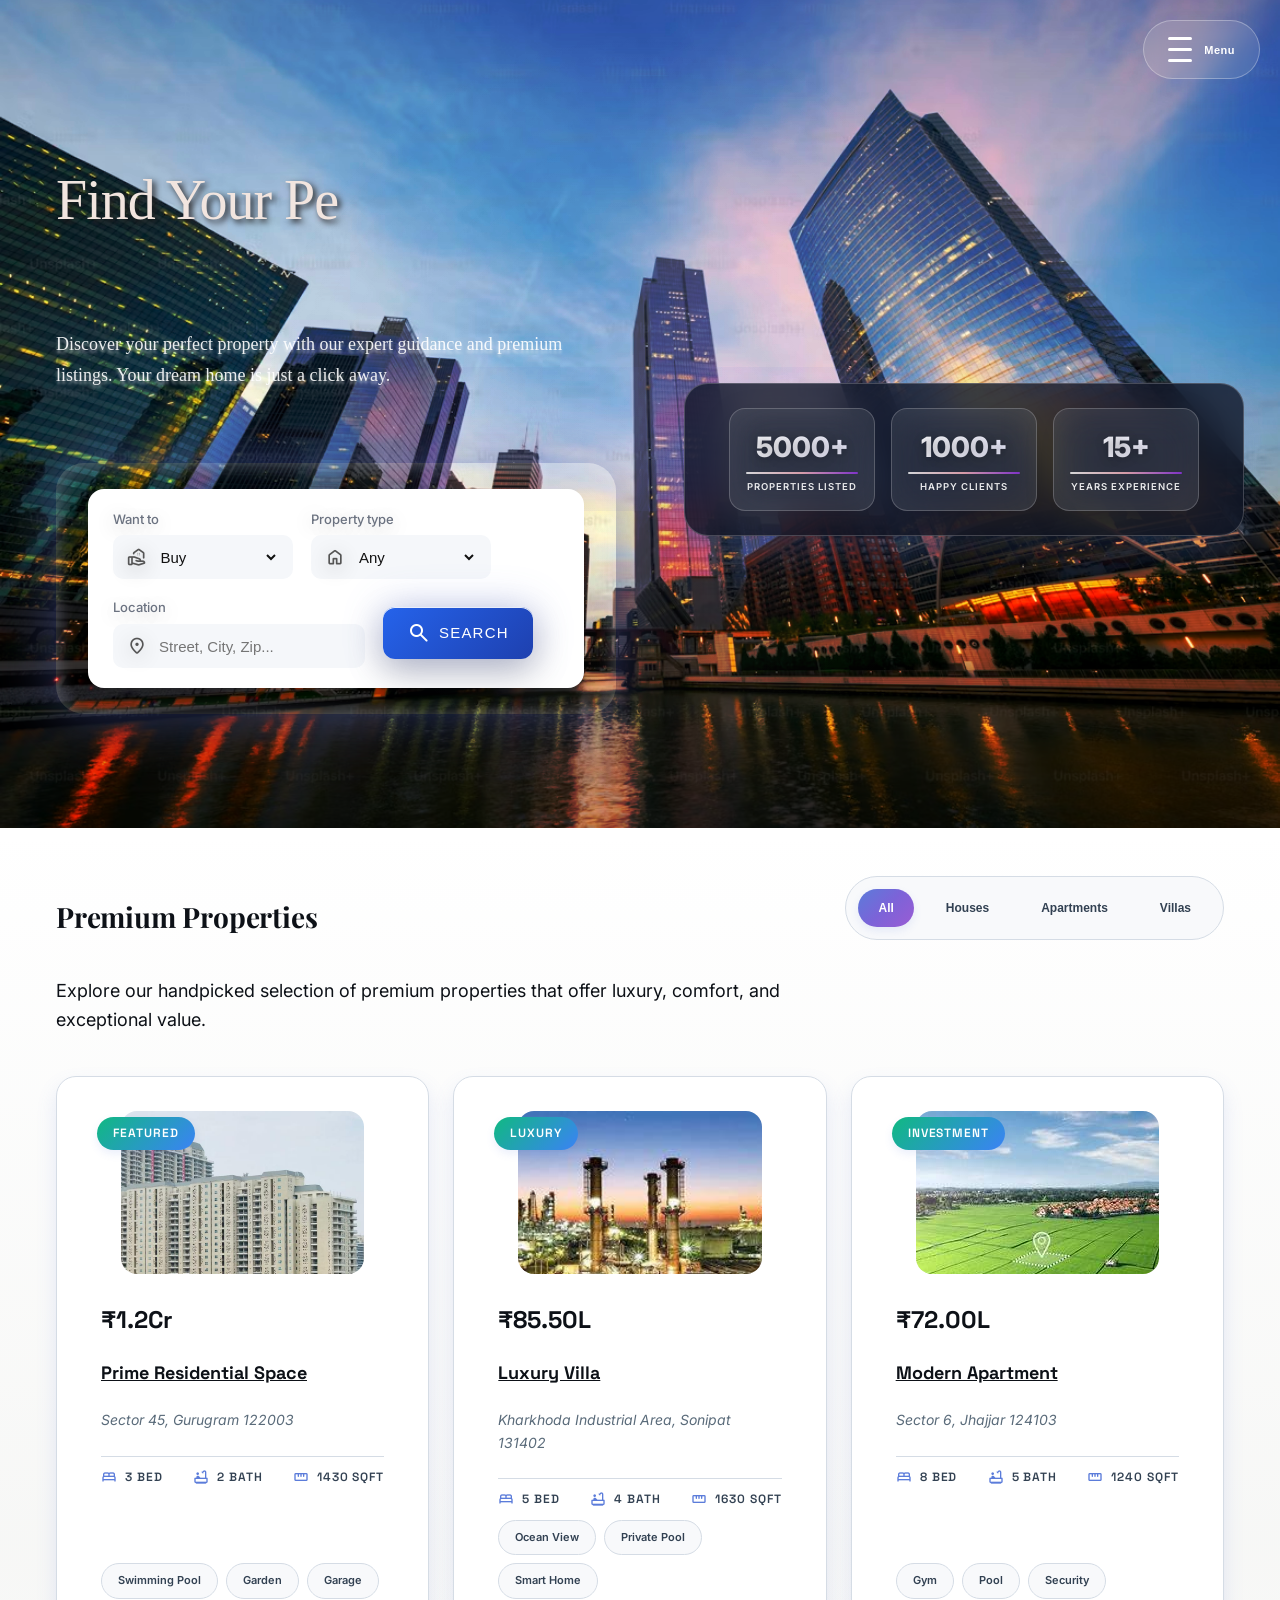
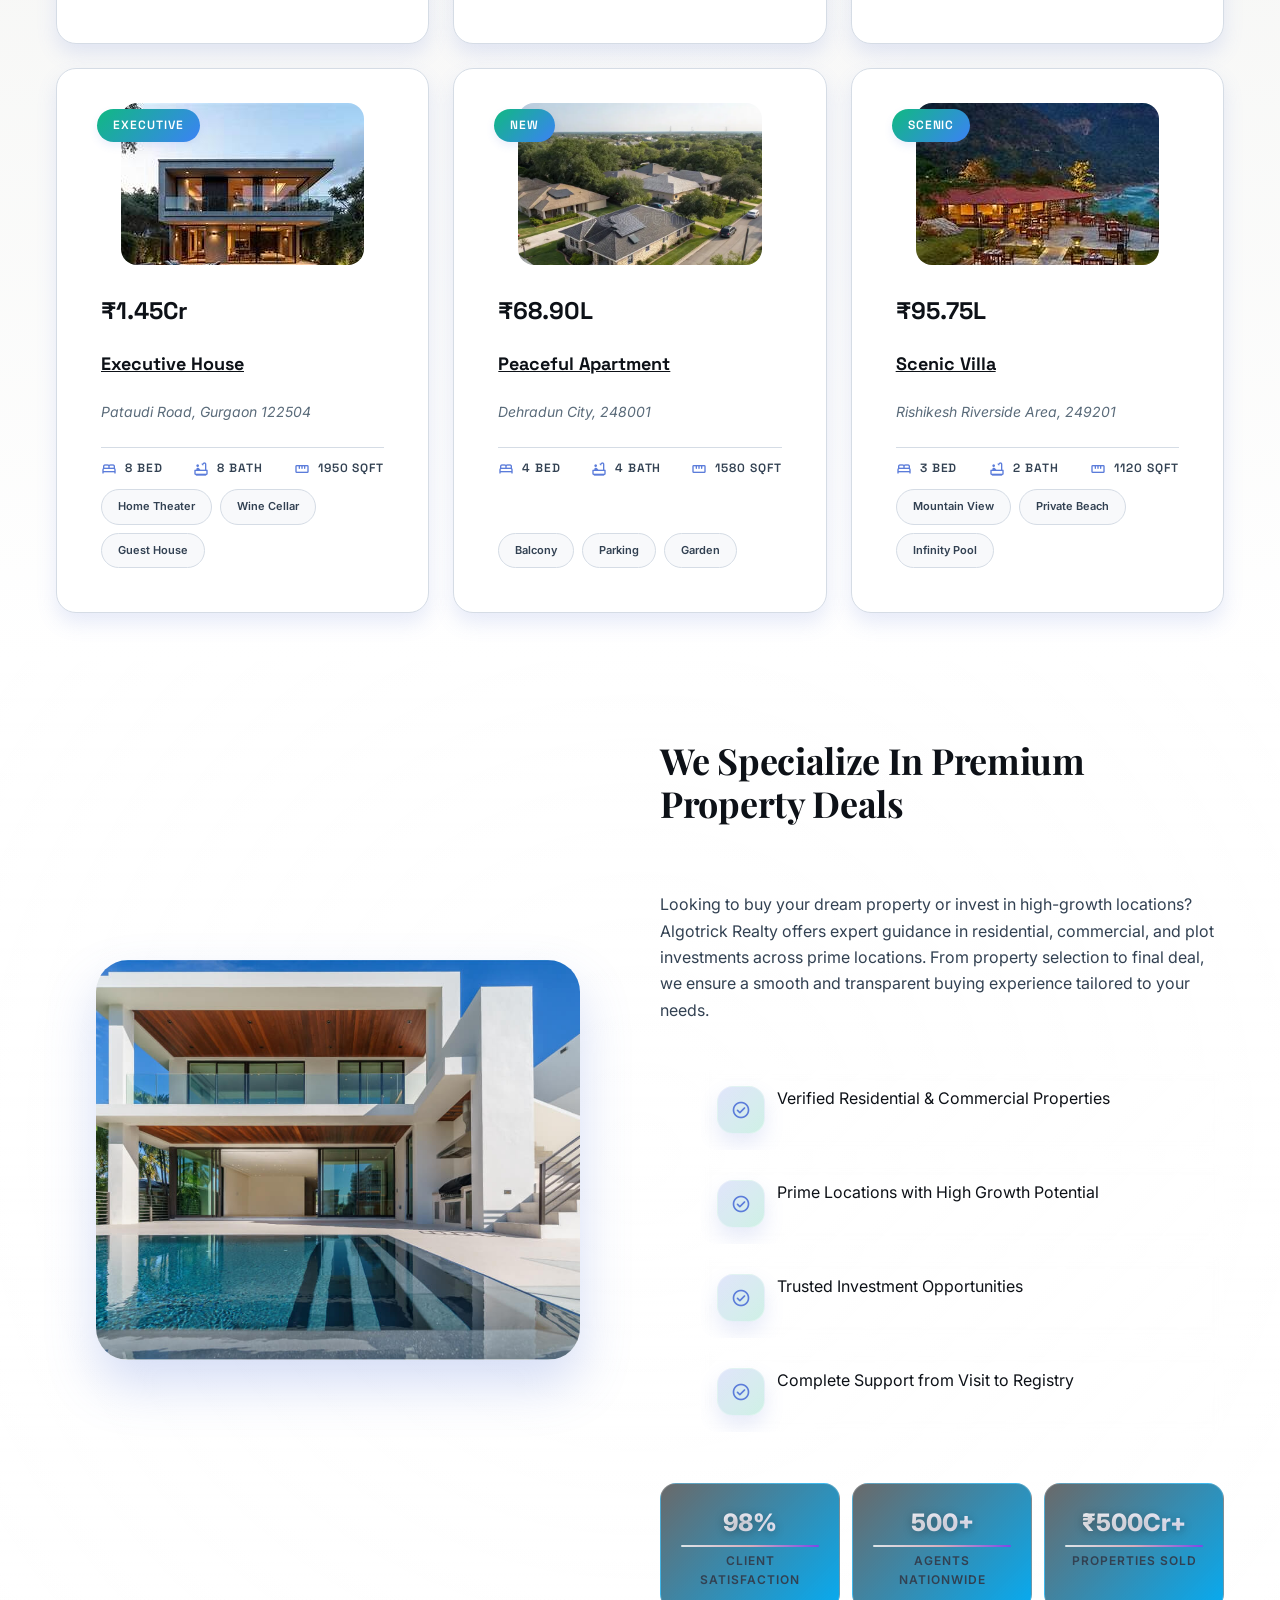
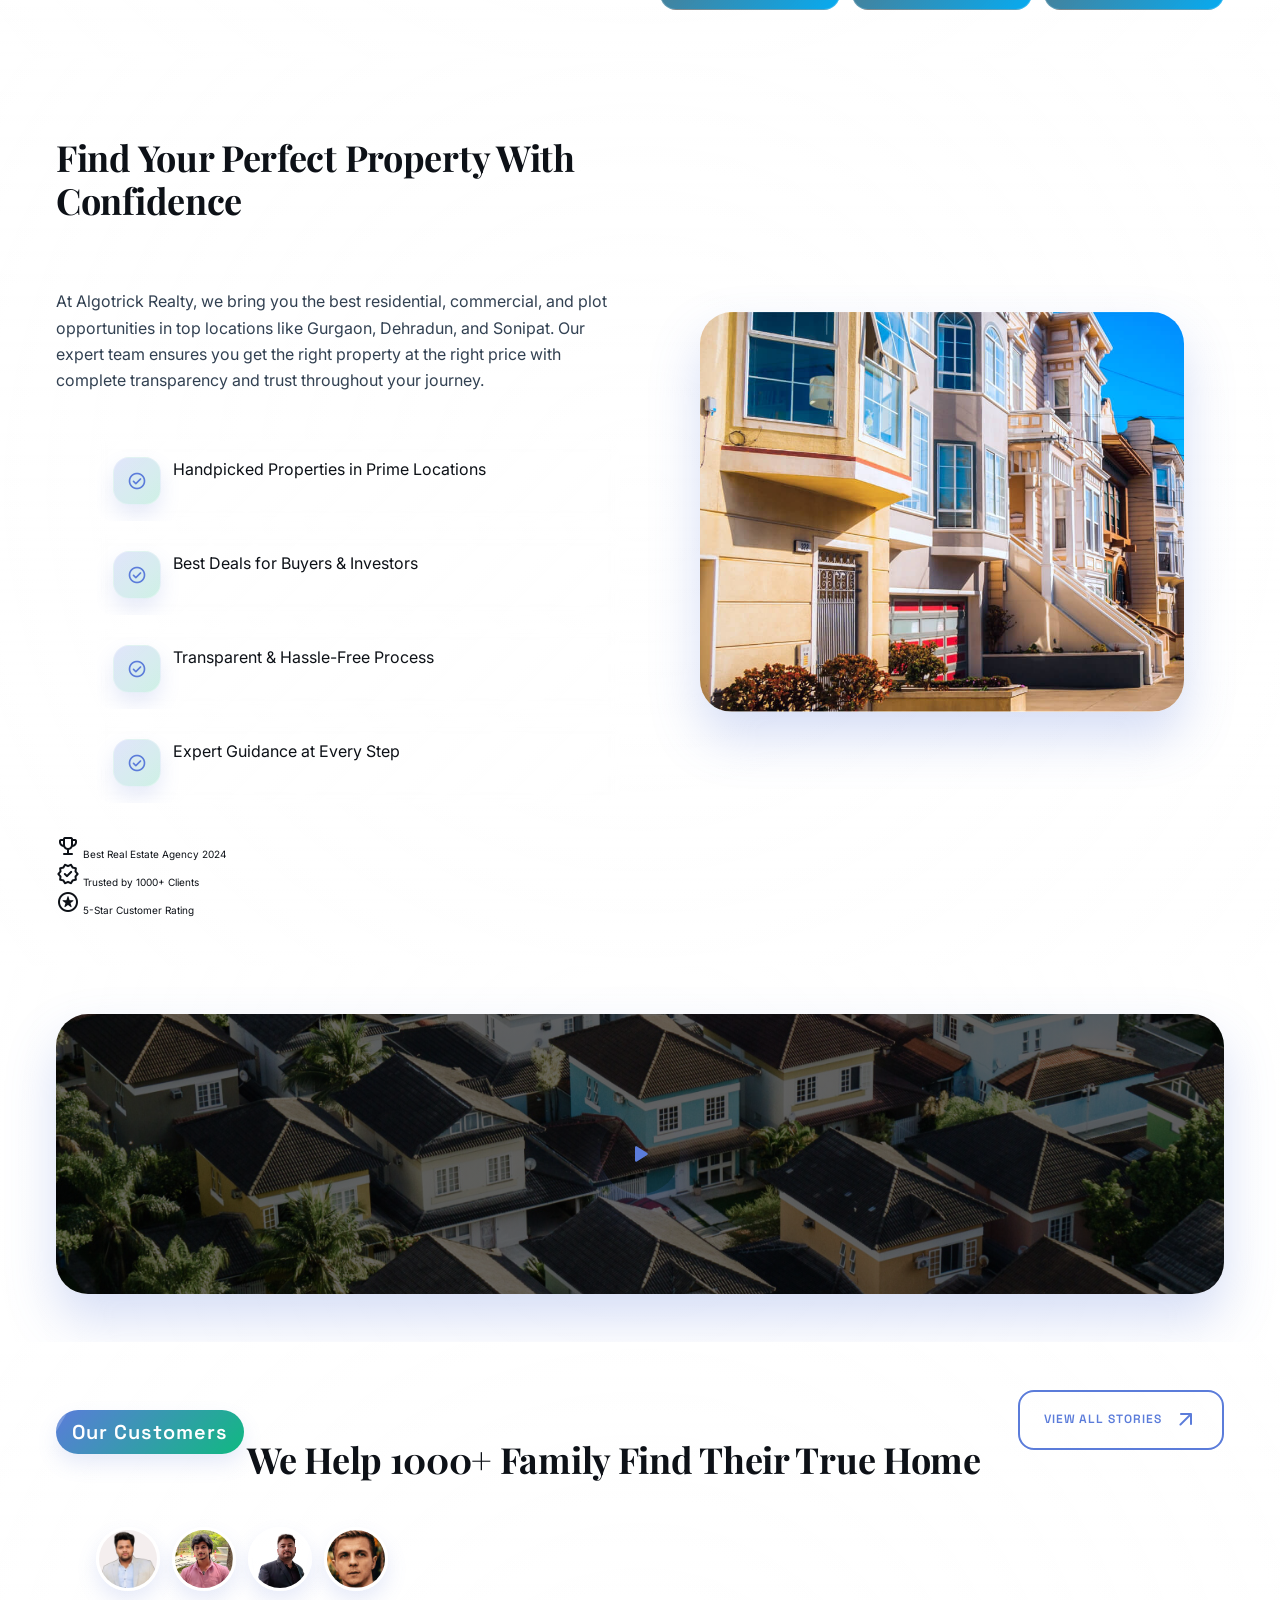
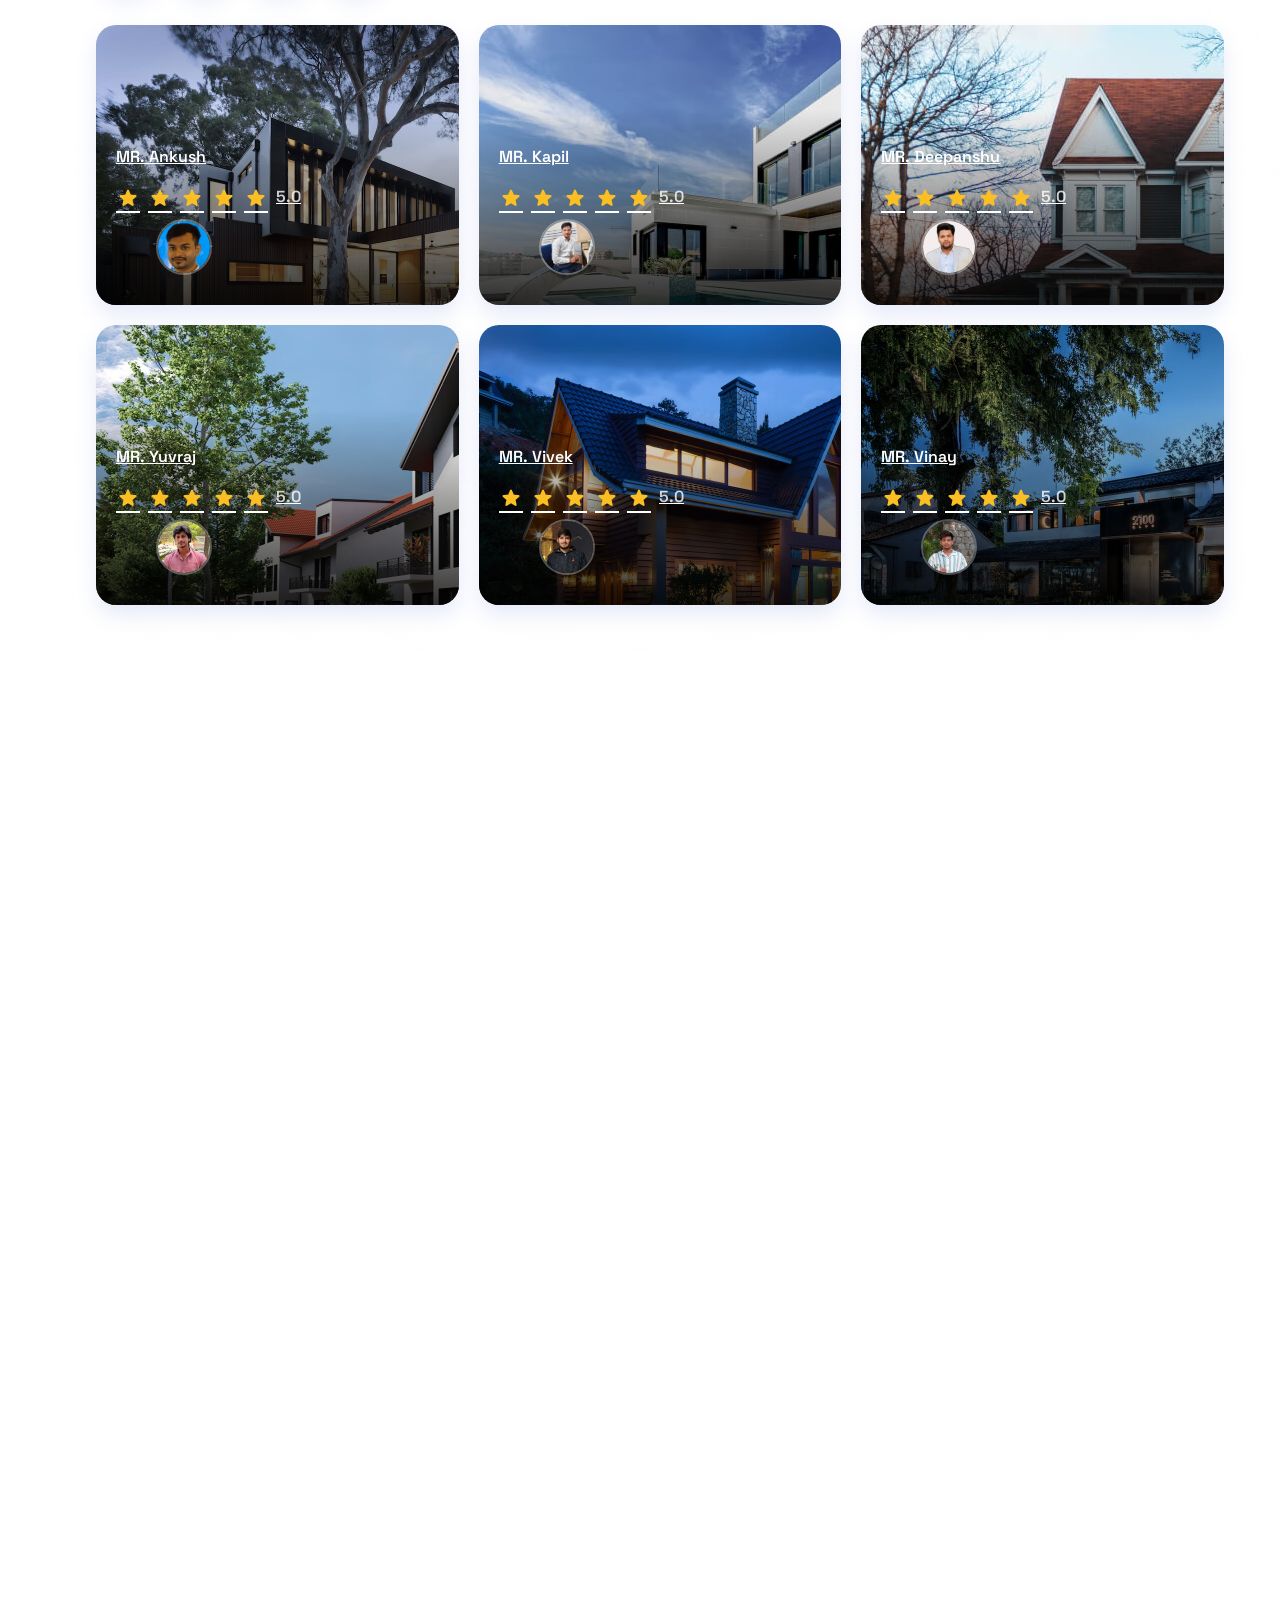
==== commit 86a09a9c: "updated all" ====
--- a/property/real-estate/index.html
+++ b/property/real-estate/index.html
@@ -1185,4 +1185,4 @@
 
 
 </body>
-</html>+</html>i
--- a/property/real-estate/assets/css/style.css
+++ b/property/real-estate/assets/css/style.css
@@ -809,7 +809,7 @@
 }
 
 .logo:hover {
-  /* background: rgba(255, 255, 255, 0.12); */
+  background: rgba(255, 255, 255, 0.12);
 }
 
 .logo-image {
@@ -1290,8 +1290,8 @@
   display: flex;
   align-items: center;
   justify-content: center;
-  /* background-image: url("../images/premium_photo-unsplash.avif"); */
-  background-image: url(../images/Hero-bg2.jpg);
+  background-image: url("../images/premium_photo-unsplash.avif");
+  /* background-image: url(../images/Hero-bg2.jpg); */
   background-size: cover;
   background-position: center;
   background-repeat: no-repeat;
@@ -1624,12 +1624,12 @@
   line-height: 1.1;
   font-weight: 300;
   letter-spacing: -1px;
-  text-shadow: 0 10px 30px rgba(107, 35, 35, 0.3);
+  /* text-shadow: 0 10px 30px rgba(#f1f3f8, #f0f5ff, #f0f5ff, 0.9); */
   position: relative;
   animation: fadeInUp 0.8s ease-out;
   font-family: Algerian;
-  text-shadow: 3px 3px 6px black;
-  color:rgb(245, 240, 238);
+  text-shadow: 3px 3px 6px #1f1c1c;
+  color:rgb(242, 229, 223);
 
 }
 
@@ -2116,8 +2116,8 @@
 
 .property {
   background: linear-gradient(180deg, 
-    rgba(255, 255, 255, 0) 0%, 
-    rgba(255, 255, 255, 0.1) 50%, 
+    rgba(218, 200, 40, 0) 0%, 
+    rgba(174, 178, 166, 0.1) 50%, 
     rgba(255, 255, 255, 0.3) 100%);
   position: relative;
   overflow: hidden;
@@ -3207,7 +3207,7 @@
 
 .footer-link {
   /* color: var(--text-tertiary); */
-  color: rgb(216, 209, 209);
+  color: white;
   text-decoration: none;
   font-size: 1.3rem;
   gap: 2px;
@@ -4141,15 +4141,15 @@
 
 /* body */
 
-body {
-  background: linear-gradient(
+/* body { */
+  /* background: linear-gradient(
     107.4deg,
     rgba(255,242,239,1) 11.1%,
     rgba(255,219,182,1) 37.5%,
     rgba(247,165,165,1) 54.3%,
     rgba(26,42,79,1) 84.3%
   );
-  background-attachment: fixed;
-  background-repeat: no-repeat;
-  background-size: cover;
-}+   */
+  /* background-repeat: no-repeat; */
+  /* background-size: cover; */
+/* } */
